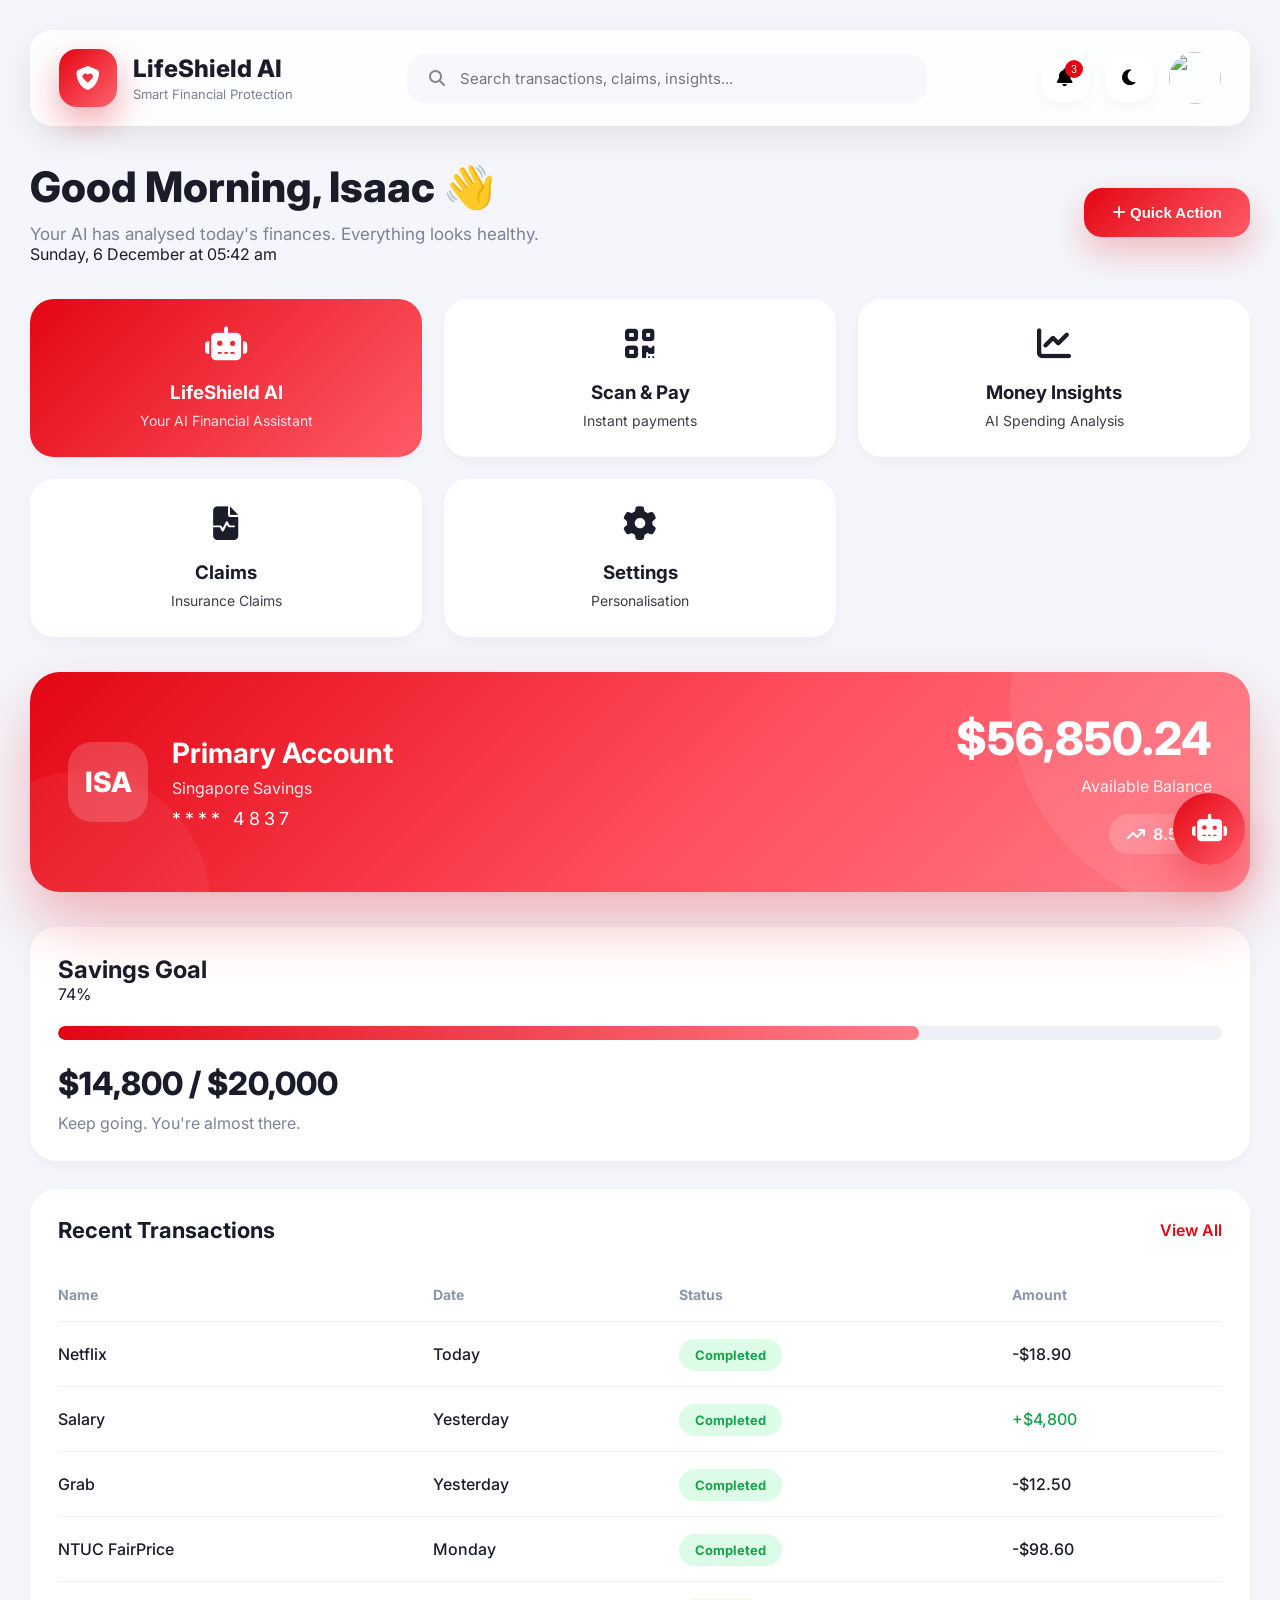
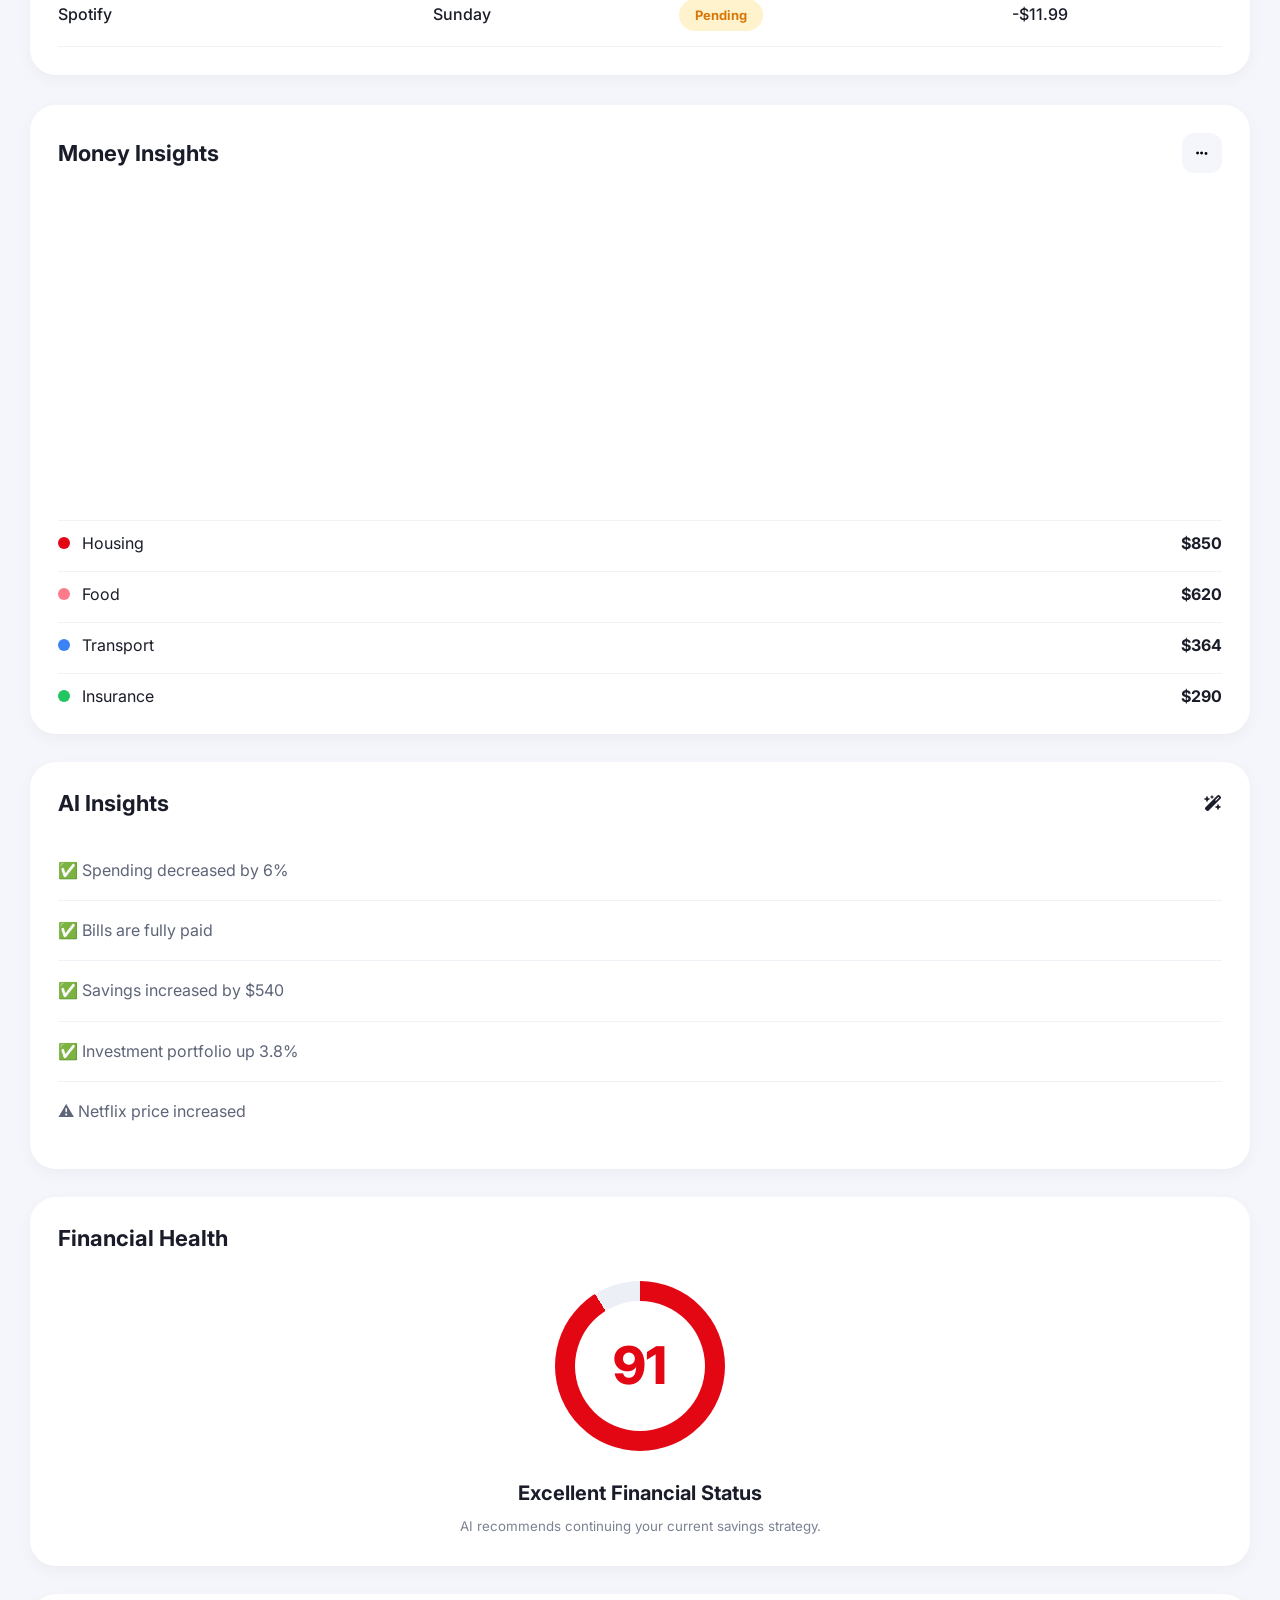
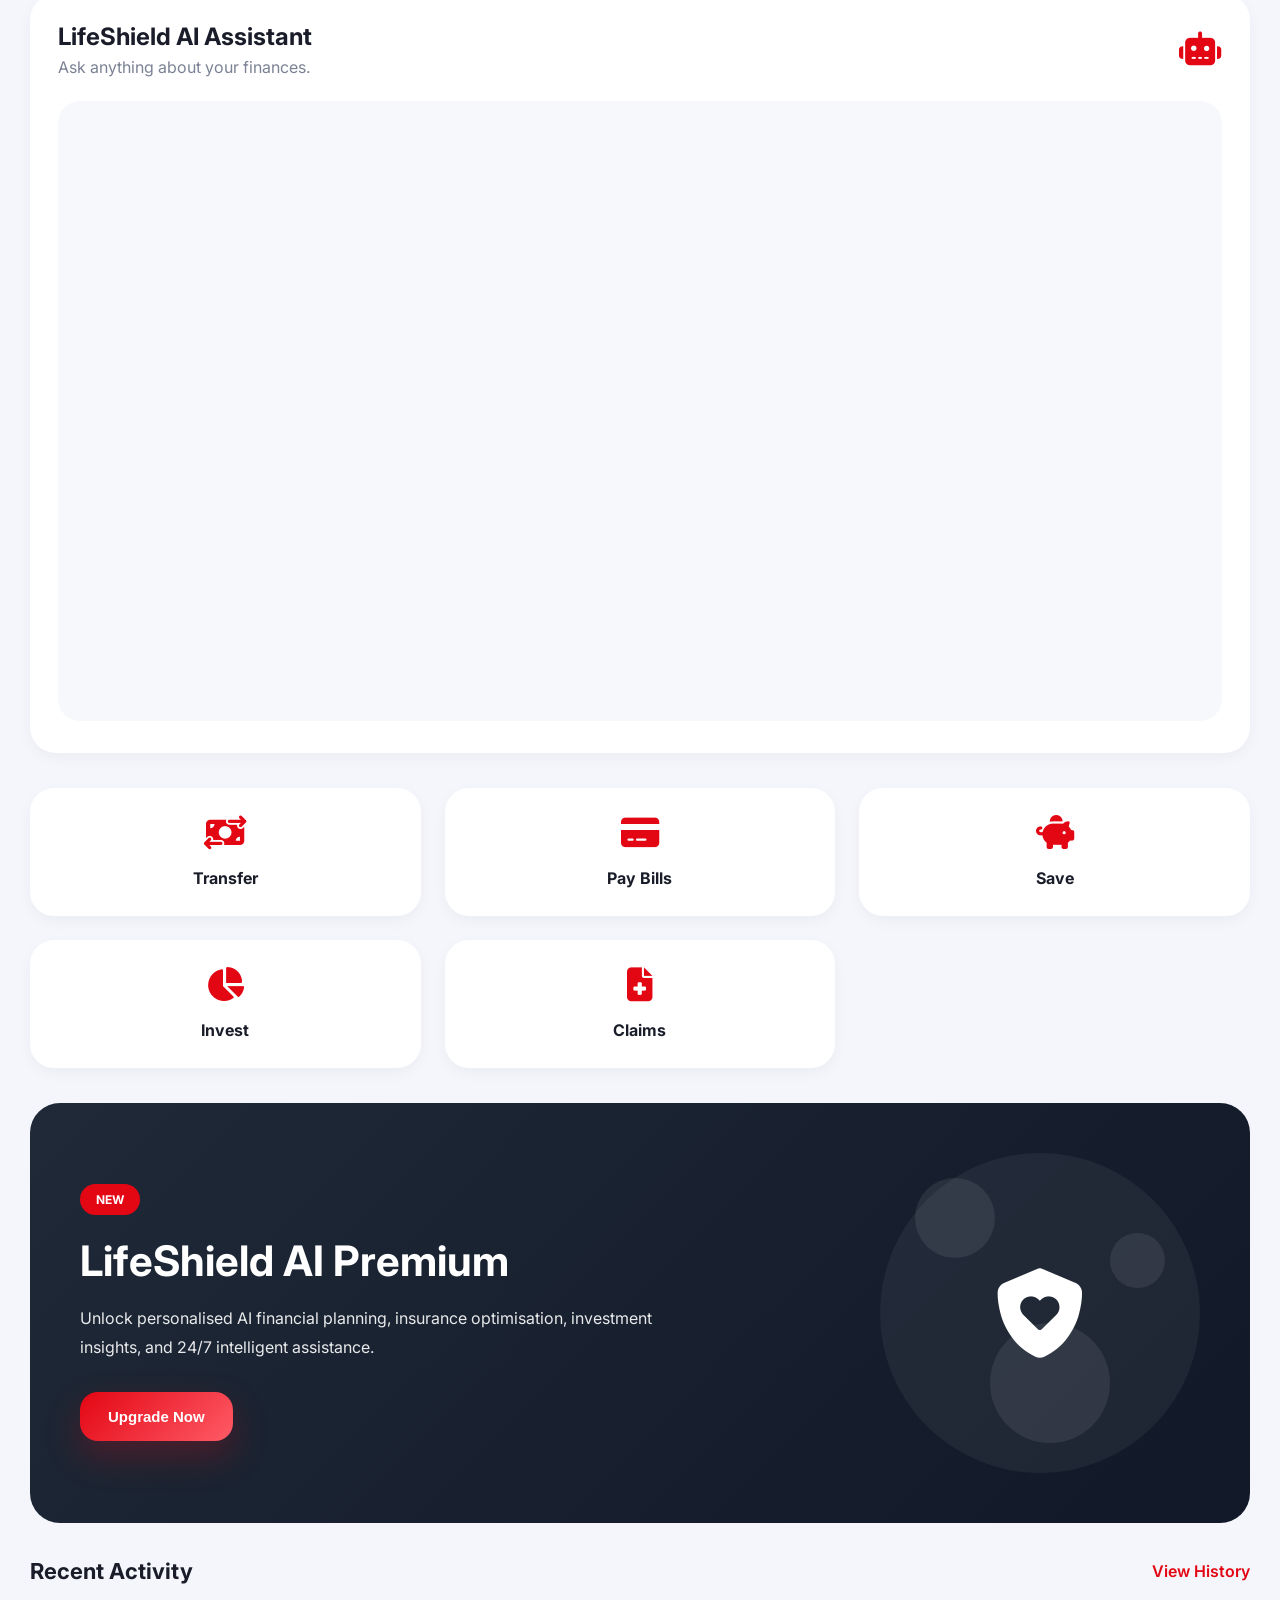
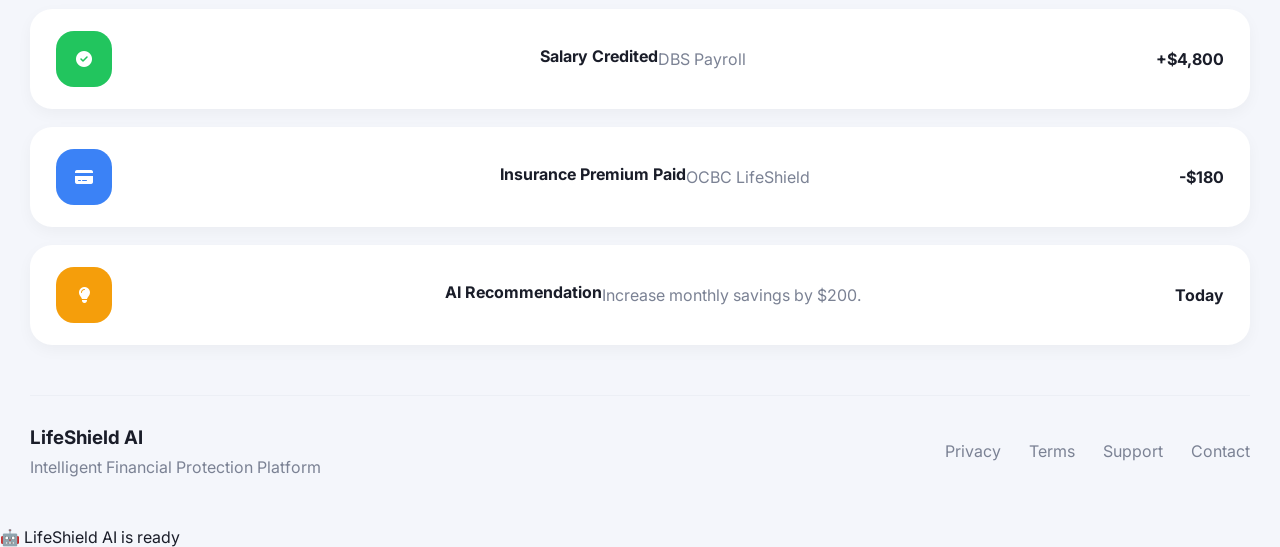
==== index.html @ 0aa96866 "Update" ====
<!DOCTYPE html>
<html lang="en">

<head>

    <meta charset="UTF-8">
    <meta name="viewport" content="width=device-width, initial-scale=1.0">

    <title>LifeShield AI</title>

    <!-- Google Font -->
    <link rel="preconnect" href="https://fonts.googleapis.com">
    <link rel="preconnect" href="https://fonts.gstatic.com" crossorigin>

    <link href="https://fonts.googleapis.com/css2?family=Inter:wght@300;400;500;600;700;800;900&display=swap"
        rel="stylesheet">

    <!-- Font Awesome -->
    <link rel="stylesheet"
        href="https://cdnjs.cloudflare.com/ajax/libs/font-awesome/6.7.2/css/all.min.css">

    <!-- ChartJS -->
    <script src="https://cdn.jsdelivr.net/npm/chart.js"></script>

    <!-- CSS -->
    <link rel="stylesheet" href="style.css">

</head>

<body>

<div class="loader">
    <div class="loader-ring"></div>
</div>

<div class="app">

<!-- ===================================================== -->
<!-- TOP NAVBAR -->
<!-- ===================================================== -->

<header class="topbar">

    <div class="logo">

        <div class="logo-icon">
            <i class="fa-solid fa-shield-heart"></i>
        </div>

        <div>

            <h2>LifeShield AI</h2>

            <span>Smart Financial Protection</span>

        </div>

    </div>

    <div class="search">

        <i class="fa-solid fa-magnifying-glass"></i>

        <input
            type="text"
            placeholder="Search transactions, claims, insights...">

    </div>

    <div class="top-actions">

        <button class="icon-btn">

            <i class="fa-solid fa-bell"></i>

            <span>3</span>

        </button>

        <button class="icon-btn darkMode">

            <i class="fa-solid fa-moon"></i>

        </button>

        <img
            src="https://i.pravatar.cc/150?img=8"
            class="avatar">

    </div>

</header>

<!-- ===================================================== -->
<!-- WELCOME -->
<!-- ===================================================== -->

<section class="welcome">

    <div class="welcome-left">

        <h1>

            Welcome back,
            Isaac

        </h1>

        <p>

            Your AI has analysed today's finances.
            Everything looks healthy.

        </p>

    </div>

    <div class="welcome-right">

        <button class="primary-btn">

            <i class="fa-solid fa-plus"></i>

            Quick Action

        </button>

    </div>

</section>

<!-- ===================================================== -->
<!-- FEATURE NAVIGATION -->
<!-- ===================================================== -->

<section class="feature-grid">

<div class="feature active">

<i class="fa-solid fa-robot"></i>

<h3>LifeShield AI</h3>

<p>Your AI Financial Assistant</p>

</div>

<div class="feature">

<i class="fa-solid fa-qrcode"></i>

<h3>Scan & Pay</h3>

<p>Instant payments</p>

</div>

<div class="feature">

<i class="fa-solid fa-chart-line"></i>

<h3>Money Insights</h3>

<p>AI Spending Analysis</p>

</div>

<div class="feature">

<i class="fa-solid fa-file-waveform"></i>

<h3>Claims</h3>

<p>Insurance Claims</p>

</div>

<div class="feature">

<i class="fa-solid fa-gear"></i>

<h3>Settings</h3>

<p>Personalisation</p>

</div>

</section>

<!-- ===================================================== -->
<!-- ACCOUNT CARD -->
<!-- ===================================================== -->

<section class="account-card">

<div class="account-left">

<div class="bank-icon">

ISA

</div>

<div>

<h2>

Primary Account

</h2>

<p>

Singapore Savings

</p>

<span>

**** 4837

</span>

</div>

</div>

<div class="account-right">

<h3>

$56,850.24

</h3>

<p>

Available Balance

</p>

<div class="growth">

<i class="fa-solid fa-arrow-trend-up"></i>

8.5%

</div>

</div>

</section>

<!-- ===================================================== -->
<!-- MAIN GRID -->
<!-- ===================================================== -->

<section class="dashboard-grid">

<div class="left-column">

<!-- Savings Goal -->

<div class="card savings-card">

<div class="card-header">

<h2>

Savings Goal

</h2>

<span>

74%

</span>

</div>

<div class="progress">

<div class="progress-fill">

</div>

</div>

<h3>

$14,800 / $20,000

</h3>

<p>

Keep going.
You're almost there.

</p>

</div>

<!-- Transactions -->

<div class="card transactions">

<div class="section-title">

<h2>

Recent Transactions

</h2>

<a href="#">

View All

</a>

</div>

<table>

<thead>

<tr>

<th>Name</th>

<th>Date</th>

<th>Status</th>

<th>Amount</th>

</tr>

</thead>

<tbody>

<tr>

<td>Netflix</td>

<td>Today</td>

<td>

<span class="success">

Completed

</span>

</td>

<td>

-$18.90

</td>

</tr>

<tr>

<td>Salary</td>

<td>Yesterday</td>

<td>

<span class="success">

Completed

</span>

</td>

<td class="income">

+$4,800

</td>

</tr>

<tr>

<td>Grab</td>

<td>Yesterday</td>

<td>

<span class="success">

Completed

</span>

</td>

<td>

-$12.50

</td>

</tr>

                        <tr>

                            <td>NTUC FairPrice</td>

                            <td>Monday</td>

                            <td>
                                <span class="success">
                                    Completed
                                </span>
                            </td>

                            <td>
                                -$98.60
                            </td>

                        </tr>

                        <tr>

                            <td>Spotify</td>

                            <td>Sunday</td>

                            <td>
                                <span class="pending">
                                    Pending
                                </span>
                            </td>

                            <td>
                                -$11.99
                            </td>

                        </tr>

                    </tbody>

                </table>

            </div>

        </div>

        <!-- ========================= -->
        <!-- RIGHT COLUMN -->
        <!-- ========================= -->

        <div class="right-column">

            <!-- MONEY INSIGHTS -->

            <div class="card insights-card">

                <div class="section-title">

                    <h2>Money Insights</h2>

                    <button class="more-btn">

                        <i class="fa-solid fa-ellipsis"></i>

                    </button>

                </div>

                <canvas id="expenseChart"></canvas>

                <div class="legend">

                    <div>

                        <span class="dot red"></span>

                        Housing

                    </div>

                    <strong>$850</strong>

                </div>

                <div class="legend">

                    <div>

                        <span class="dot pink"></span>

                        Food

                    </div>

                    <strong>$620</strong>

                </div>

                <div class="legend">

                    <div>

                        <span class="dot blue"></span>

                        Transport

                    </div>

                    <strong>$364</strong>

                </div>

                <div class="legend">

                    <div>

                        <span class="dot green"></span>

                        Insurance

                    </div>

                    <strong>$290</strong>

                </div>

            </div>

            <!-- AI INSIGHTS -->

            <div class="card ai-card">

                <div class="section-title">

                    <h2>

                        AI Insights

                    </h2>

                    <i class="fa-solid fa-wand-magic-sparkles"></i>

                </div>

                <ul>

                    <li>

                        ✅ Spending decreased by 6%

                    </li>

                    <li>

                        ✅ Bills are fully paid

                    </li>

                    <li>

                        ✅ Savings increased by $540

                    </li>

                    <li>

                        ✅ Investment portfolio up 3.8%

                    </li>

                    <li>

                        ⚠ Netflix price increased

                    </li>

                </ul>

            </div>

            <!-- CREDIT SCORE -->

            <div class="card credit-card">

                <div class="section-title">

                    <h2>

                        Financial Health

                    </h2>

                </div>

                <div class="score-circle">

                    <span>

                        91

                    </span>

                </div>

                <p>

                    Excellent Financial Status

                </p>

                <small>

                    AI recommends continuing your
                    current savings strategy.

                </small>

            </div>

            <!-- BOTPRESS -->

            <div class="card assistant-card">

                <div class="assistant-header">

                    <div>

                        <h2>

                            LifeShield AI Assistant

                        </h2>

                        <p>

                            Ask anything about your finances.

                        </p>

                    </div>

                    <i class="fa-solid fa-robot"></i>

                </div>

                <iframe

                    src="https://cdn.botpress.cloud/webchat/v3.6/shareable.html?configUrl=https://files.bpcontent.cloud/2026/05/12/06/20260512064013-ISPL38MB.json"

                    loading="lazy"

                    allow="microphone">

                </iframe>

            </div>

        </div>

    </section>

    <!-- ===================================== -->
    <!-- QUICK ACTIONS -->
    <!-- ===================================== -->

    <section class="quick-actions">

        <div class="quick-card">

            <i class="fa-solid fa-money-bill-transfer"></i>

            <span>

                Transfer

            </span>

        </div>

        <div class="quick-card">

            <i class="fa-solid fa-credit-card"></i>

            <span>

                Pay Bills

            </span>

        </div>

        <div class="quick-card">

            <i class="fa-solid fa-piggy-bank"></i>

            <span>

                Save

            </span>

        </div>

        <div class="quick-card">

            <i class="fa-solid fa-chart-pie"></i>

            <span>

                Invest

            </span>

        </div>

        <div class="quick-card">

            <i class="fa-solid fa-file-medical"></i>

            <span>

                Claims

            </span>

        </div>

    </section>

        <!-- ===================================== -->
    <!-- PROMOTIONAL BANNER -->
    <!-- ===================================== -->

    <section class="promo-banner">

        <div class="promo-content">

            <div class="promo-text">

                <span class="badge">

                    NEW

                </span>

                <h2>

                    LifeShield AI Premium

                </h2>

                <p>

                    Unlock personalised AI financial planning,
                    insurance optimisation, investment insights,
                    and 24/7 intelligent assistance.

                </p>

                <button class="primary-btn">

                    Upgrade Now

                </button>

            </div>

            <div class="promo-image">

                <div class="floating-circle circle-one"></div>

                <div class="floating-circle circle-two"></div>

                <div class="floating-circle circle-three"></div>

                <i class="fa-solid fa-shield-heart"></i>

            </div>

        </div>

    </section>

    <!-- ===================================== -->
    <!-- RECENT ACTIVITY -->
    <!-- ===================================== -->

    <section class="activity-section">

        <div class="section-title">

            <h2>

                Recent Activity

            </h2>

            <a href="#">

                View History

            </a>

        </div>

        <div class="activity-list">

            <div class="activity-item">

                <div class="activity-icon green">

                    <i class="fa-solid fa-circle-check"></i>

                </div>

                <div>

                    <h4>

                        Salary Credited

                    </h4>

                    <p>

                        DBS Payroll

                    </p>

                </div>

                <span>

                    +$4,800

                </span>

            </div>

            <div class="activity-item">

                <div class="activity-icon blue">

                    <i class="fa-solid fa-credit-card"></i>

                </div>

                <div>

                    <h4>

                        Insurance Premium Paid

                    </h4>

                    <p>

                        OCBC LifeShield

                    </p>

                </div>

                <span>

                    -$180

                </span>

            </div>

            <div class="activity-item">

                <div class="activity-icon orange">

                    <i class="fa-solid fa-lightbulb"></i>

                </div>

                <div>

                    <h4>

                        AI Recommendation

                    </h4>

                    <p>

                        Increase monthly savings by $200.

                    </p>

                </div>

                <span>

                    Today

                </span>

            </div>

        </div>

    </section>

    <!-- ===================================== -->
    <!-- FLOATING AI BUTTON -->
    <!-- ===================================== -->

    <button class="floating-ai">

        <i class="fa-solid fa-robot"></i>

    </button>

    <!-- ===================================== -->
    <!-- MOBILE BOTTOM NAVIGATION -->
    <!-- ===================================== -->

    <nav class="mobile-nav">

        <a class="active">

            <i class="fa-solid fa-house"></i>

            <span>

                Home

            </span>

        </a>

        <a>

            <i class="fa-solid fa-wallet"></i>

            <span>

                Accounts

            </span>

        </a>

        <a>

            <i class="fa-solid fa-chart-line"></i>

            <span>

                Insights

            </span>

        </a>

        <a>

            <i class="fa-solid fa-robot"></i>

            <span>

                AI

            </span>

        </a>

        <a>

            <i class="fa-solid fa-user"></i>

            <span>

                Profile

            </span>

        </a>

    </nav>

    <!-- ===================================== -->
    <!-- FOOTER -->
    <!-- ===================================== -->

    <footer>

        <div class="footer-left">

            <h3>

                LifeShield AI

            </h3>

            <p>

                Intelligent Financial Protection Platform

            </p>

        </div>

        <div class="footer-right">

            <a href="#">

                Privacy

            </a>

            <a href="#">

                Terms

            </a>

            <a href="#">

                Support

            </a>

            <a href="#">

                Contact

            </a>

        </div>

    </footer>

</div>

<script src="app.js"></script>

</body>

</html>
---- style.css ----
/* =========================================================
   LifeShield AI Dashboard
   Premium Banking UI
   Part 1
========================================================= */

:root{

    --primary:#E30613;
    --primary-dark:#b40410;
    --secondary:#ff5b67;

    --success:#22c55e;
    --warning:#f59e0b;
    --danger:#ef4444;

    --background:#f4f6fb;
    --surface:#ffffff;
    --surface-2:#fafbfd;

    --text:#1a1d29;
    --text-light:#7b8294;

    --border:#eceff5;

    --shadow-sm:
        0 5px 15px rgba(0,0,0,.04);

    --shadow:
        0 12px 35px rgba(0,0,0,.08);

    --shadow-lg:
        0 25px 60px rgba(0,0,0,.12);

    --radius:24px;

    --transition:.35s cubic-bezier(.4,.2,.2,1);

}

/* ==========================
   RESET
========================== */

*{

    margin:0;

    padding:0;

    box-sizing:border-box;

}

html{

    scroll-behavior:smooth;

}

body{

    background:var(--background);

    font-family:'Inter',sans-serif;

    color:var(--text);

    overflow-x:hidden;

}

/* ==========================
   LOADER
========================== */

.loader{

    position:fixed;

    inset:0;

    background:white;

    display:flex;

    justify-content:center;

    align-items:center;

    z-index:99999;

}

.loader-ring{

    width:70px;

    height:70px;

    border-radius:50%;

    border:6px solid #ececec;

    border-top:6px solid var(--primary);

    animation:spin 1s linear infinite;

}

@keyframes spin{

    to{

        transform:rotate(360deg);

    }

}

/* ==========================
   APP
========================== */

.app{

    width:100%;

    max-width:1450px;

    margin:auto;

    padding:30px;

}

/* ==========================
   TOP NAVBAR
========================== */

.topbar{

    position:sticky;

    top:20px;

    z-index:500;

    background:rgba(255,255,255,.82);

    backdrop-filter:blur(22px);

    -webkit-backdrop-filter:blur(22px);

    border:1px solid rgba(255,255,255,.5);

    border-radius:22px;

    padding:18px 28px;

    display:flex;

    justify-content:space-between;

    align-items:center;

    box-shadow:var(--shadow);

    margin-bottom:35px;

}

/* ==========================
   LOGO
========================== */

.logo{

    display:flex;

    align-items:center;

    gap:16px;

}

.logo-icon{

    width:58px;

    height:58px;

    border-radius:18px;

    background:linear-gradient(135deg,
    var(--primary),
    #ff636e);

    color:white;

    display:flex;

    justify-content:center;

    align-items:center;

    font-size:24px;

    box-shadow:

    0 15px 35px rgba(227,6,19,.35);

}

.logo h2{

    font-size:24px;

    font-weight:800;

}

.logo span{

    color:var(--text-light);

    font-size:13px;

}

/* ==========================
   SEARCH
========================== */

.search{

    width:520px;

    display:flex;

    align-items:center;

    gap:15px;

    background:#f7f8fc;

    border-radius:18px;

    padding:15px 22px;

    transition:var(--transition);

}

.search:hover{

    background:white;

    box-shadow:var(--shadow-sm);

}

.search i{

    color:#888;

}

.search input{

    width:100%;

    border:none;

    outline:none;

    background:transparent;

    font-size:15px;

    font-family:inherit;

}

/* ==========================
   NAV ACTIONS
========================== */

.top-actions{

    display:flex;

    align-items:center;

    gap:16px;

}

.icon-btn{

    width:48px;

    height:48px;

    border-radius:16px;

    border:none;

    background:white;

    cursor:pointer;

    position:relative;

    transition:var(--transition);

    box-shadow:var(--shadow-sm);

}

.icon-btn:hover{

    transform:translateY(-3px);

    box-shadow:var(--shadow);

}

.icon-btn i{

    font-size:18px;

}

.icon-btn span{

    position:absolute;

    top:6px;

    right:6px;

    width:18px;

    height:18px;

    border-radius:50%;

    background:var(--primary);

    color:white;

    font-size:10px;

    display:flex;

    justify-content:center;

    align-items:center;

}

.avatar{

    width:52px;

    height:52px;

    border-radius:50%;

    object-fit:cover;

    cursor:pointer;

    transition:var(--transition);

}

.avatar:hover{

    transform:scale(1.08);

}

/* ==========================
   WELCOME
========================== */

.welcome{

    display:flex;

    justify-content:space-between;

    align-items:center;

    margin-bottom:35px;

}

.welcome h1{

    font-size:42px;

    font-weight:800;

    margin-bottom:12px;

}

.welcome p{

    color:var(--text-light);

    font-size:17px;

}

.primary-btn{

    border:none;

    background:linear-gradient(
        135deg,
        var(--primary),
        var(--secondary)
    );

    color:white;

    padding:16px 28px;

    border-radius:18px;

    font-size:15px;

    font-weight:700;

    cursor:pointer;

    transition:var(--transition);

    box-shadow:

    0 15px 35px rgba(227,6,19,.25);

}

.primary-btn:hover{

    transform:translateY(-3px);

}

/* ==========================
   FEATURE GRID
========================== */

.feature-grid{

    display:grid;

    grid-template-columns:
    repeat(5,1fr);

    gap:22px;

    margin-bottom:35px;

}

.feature{

    background:white;

    border-radius:24px;

    padding:28px;

    transition:var(--transition);

    cursor:pointer;

    text-align:center;

    box-shadow:var(--shadow-sm);

}

.feature:hover{

    transform:translateY(-8px);

    box-shadow:var(--shadow);

}

.feature.active{

    background:linear-gradient(
        135deg,
        var(--primary),
        var(--secondary)
    );

    color:white;

}

.feature i{

    font-size:34px;

    margin-bottom:20px;

}

.feature h3{

    margin-bottom:8px;

}

.feature p{

    font-size:14px;

    opacity:.85;

}

/* =========================================================
   ACCOUNT OVERVIEW
========================================================= */

.account-card{

    background:linear-gradient(
        135deg,
        #E30613 0%,
        #ff4d5c 55%,
        #ff7b87 100%
    );

    color:white;

    border-radius:30px;

    padding:38px;

    display:flex;

    justify-content:space-between;

    align-items:center;

    box-shadow:
        0 30px 60px rgba(227,6,19,.28);

    margin-bottom:35px;

    position:relative;

    overflow:hidden;

}

.account-card::before{

    content:"";

    position:absolute;

    width:420px;

    height:420px;

    border-radius:50%;

    background:rgba(255,255,255,.08);

    right:-180px;

    top:-180px;

}

.account-card::after{

    content:"";

    position:absolute;

    width:260px;

    height:260px;

    border-radius:50%;

    background:rgba(255,255,255,.05);

    left:-80px;

    bottom:-140px;

}

.account-left{

    display:flex;

    align-items:center;

    gap:24px;

    position:relative;

    z-index:2;

}

.bank-icon{

    width:80px;

    height:80px;

    border-radius:24px;

    background:rgba(255,255,255,.18);

    backdrop-filter:blur(10px);

    display:flex;

    justify-content:center;

    align-items:center;

    font-size:28px;

    font-weight:800;

}

.account-left h2{

    font-size:28px;

    margin-bottom:8px;

}

.account-left p{

    opacity:.9;

    margin-bottom:10px;

}

.account-left span{

    letter-spacing:4px;

    font-size:18px;

}

.account-right{

    text-align:right;

    position:relative;

    z-index:2;

}

.account-right h3{

    font-size:46px;

    font-weight:800;

    margin-bottom:10px;

}

.account-right p{

    opacity:.9;

}

.growth{

    display:inline-flex;

    align-items:center;

    gap:8px;

    margin-top:18px;

    background:rgba(255,255,255,.16);

    padding:10px 18px;

    border-radius:999px;

    font-weight:700;

}

/* =========================================================
   DASHBOARD GRID
========================================================= */

.dashboard-grid{

    display:grid;

    grid-template-columns:2fr 1fr;

    gap:30px;

    margin-bottom:35px;

}

.left-column,
.right-column{

    display:flex;

    flex-direction:column;

    gap:28px;

}

/* =========================================================
   COMMON CARD
========================================================= */

.card{

    background:white;

    border-radius:26px;

    padding:28px;

    box-shadow:var(--shadow-sm);

    transition:var(--transition);

}

.card:hover{

    transform:translateY(-6px);

    box-shadow:var(--shadow);

}

.section-title{

    display:flex;

    justify-content:space-between;

    align-items:center;

    margin-bottom:25px;

}

.section-title h2{

    font-size:22px;

    font-weight:700;

}

.section-title a{

    text-decoration:none;

    color:var(--primary);

    font-weight:600;

}

/* =========================================================
   SAVINGS GOAL
========================================================= */

.savings-card h3{

    margin-top:24px;

    font-size:32px;

    font-weight:800;

}

.savings-card p{

    margin-top:10px;

    color:var(--text-light);

}

.progress{

    margin-top:22px;

    width:100%;

    height:14px;

    border-radius:999px;

    overflow:hidden;

    background:#edf1f7;

}

.progress-fill{

    width:74%;

    height:100%;

    border-radius:999px;

    background:linear-gradient(
        90deg,
        #E30613,
        #ff7d88
    );

    animation:progressGrow 1.4s ease;

}

@keyframes progressGrow{

    from{

        width:0;

    }

}

/* =========================================================
   TRANSACTIONS
========================================================= */

.transactions{

    overflow:hidden;

}

.transactions table{

    width:100%;

    border-collapse:collapse;

}

.transactions th{

    text-align:left;

    padding:18px 0;

    font-size:14px;

    color:#8b94a8;

    border-bottom:1px solid var(--border);

}

.transactions td{

    padding:22px 0;

    border-bottom:1px solid #f1f3f7;

    font-weight:500;

}

.transactions tbody tr{

    transition:.3s;

}

.transactions tbody tr:hover{

    background:#fafbfd;

}

.success{

    background:#dcfce7;

    color:#16a34a;

    padding:8px 16px;

    border-radius:999px;

    font-size:13px;

    font-weight:700;

}

.pending{

    background:#fff3cd;

    color:#d97706;

    padding:8px 16px;

    border-radius:999px;

    font-size:13px;

    font-weight:700;

}

.income{

    color:#16a34a;

    font-weight:800;

}

/* =========================================================
   INSIGHTS CARD
========================================================= */

.insights-card{

    min-height:520px;

}

.insights-card canvas{

    width:100% !important;

    height:260px !important;

    margin:20px auto;

}

.legend{

    display:flex;

    justify-content:space-between;

    align-items:center;

    margin-top:18px;

    padding-top:12px;

    border-top:1px solid #f2f3f6;

}

.legend div{

    display:flex;

    align-items:center;

    gap:12px;

}

.dot{

    width:12px;

    height:12px;

    border-radius:50%;

}

.red{

    background:#E30613;

}

.pink{

    background:#ff7b8b;

}

.blue{

    background:#3b82f6;

}

.green{

    background:#22c55e;

}

.more-btn{

    border:none;

    background:#f5f6fb;

    width:40px;

    height:40px;

    border-radius:12px;

    cursor:pointer;

    transition:.3s;

}

.more-btn:hover{

    background:#eceff7;

}

/* =========================================================
   AI INSIGHTS
========================================================= */

.ai-card ul{

    list-style:none;

}

.ai-card li{

    padding:16px 0;

    border-bottom:1px solid #f1f2f7;

    color:#5e6578;

    line-height:1.7;

}

.ai-card li:last-child{

    border-bottom:none;

}

/* =========================================================
   CREDIT SCORE CARD
========================================================= */

.credit-card{

    text-align:center;

}

.score-circle{

    width:170px;

    height:170px;

    margin:30px auto;

    border-radius:50%;

    background:conic-gradient(
        var(--primary) 0deg 328deg,
        #eceff5 328deg 360deg
    );

    display:flex;

    justify-content:center;

    align-items:center;

    position:relative;

}

.score-circle::before{

    content:"";

    position:absolute;

    width:130px;

    height:130px;

    background:white;

    border-radius:50%;

}

.score-circle span{

    position:relative;

    z-index:2;

    font-size:52px;

    font-weight:800;

    color:var(--primary);

}

.credit-card p{

    font-size:20px;

    font-weight:700;

    margin-top:15px;

}

.credit-card small{

    display:block;

    margin-top:10px;

    color:var(--text-light);

    line-height:1.7;

}

/* =========================================================
   AI ASSISTANT
========================================================= */

.assistant-card{

    overflow:hidden;

}

.assistant-header{

    display:flex;

    justify-content:space-between;

    align-items:center;

    margin-bottom:24px;

}

.assistant-header h2{

    font-size:24px;

}

.assistant-header p{

    margin-top:6px;

    color:var(--text-light);

}

.assistant-header i{

    font-size:34px;

    color:var(--primary);

}

.assistant-card iframe{

    width:100%;

    height:620px;

    border:none;

    border-radius:22px;

    background:#f7f8fc;

}

/* =========================================================
   QUICK ACTIONS
========================================================= */

.quick-actions{

    display:grid;

    grid-template-columns:repeat(5,1fr);

    gap:24px;

    margin-bottom:35px;

}

.quick-card{

    background:white;

    border-radius:24px;

    padding:28px;

    text-align:center;

    cursor:pointer;

    transition:var(--transition);

    box-shadow:var(--shadow-sm);

}

.quick-card:hover{

    transform:translateY(-8px);

    box-shadow:var(--shadow);

}

.quick-card i{

    font-size:34px;

    color:var(--primary);

    margin-bottom:18px;

}

.quick-card span{

    display:block;

    font-weight:700;

}

/* =========================================================
   PROMO BANNER
========================================================= */

.promo-banner{

    margin-bottom:35px;

}

.promo-content{

    background:linear-gradient(
        135deg,
        #1f2937,
        #111827
    );

    color:white;

    border-radius:30px;

    overflow:hidden;

    display:flex;

    justify-content:space-between;

    align-items:center;

    padding:50px;

    position:relative;

}

.promo-text{

    max-width:600px;

    z-index:2;

}

.badge{

    display:inline-block;

    background:#E30613;

    color:white;

    padding:8px 16px;

    border-radius:999px;

    font-size:12px;

    font-weight:700;

    margin-bottom:20px;

}

.promo-text h2{

    font-size:42px;

    margin-bottom:18px;

}

.promo-text p{

    line-height:1.8;

    opacity:.9;

    margin-bottom:30px;

}

.promo-image{

    width:320px;

    height:320px;

    border-radius:50%;

    background:rgba(255,255,255,.05);

    position:relative;

    display:flex;

    justify-content:center;

    align-items:center;

}

.promo-image i{

    font-size:90px;

    color:white;

    z-index:2;

}

.floating-circle{

    position:absolute;

    border-radius:50%;

    background:rgba(255,255,255,.08);

    animation:float 7s ease-in-out infinite;

}

.circle-one{

    width:80px;
    height:80px;
    top:25px;
    left:35px;

}

.circle-two{

    width:55px;
    height:55px;
    right:35px;
    top:80px;

}

.circle-three{

    width:120px;
    height:120px;
    bottom:30px;
    left:110px;

}

@keyframes float{

    0%{

        transform:translateY(0);

    }

    50%{

        transform:translateY(-12px);

    }

    100%{

        transform:translateY(0);

    }

}

/* =========================================================
   RECENT ACTIVITY
========================================================= */

.activity-section{

    margin-bottom:40px;

}

.activity-list{

    display:flex;

    flex-direction:column;

    gap:18px;

}

.activity-item{

    background:white;

    border-radius:22px;

    padding:22px 26px;

    display:flex;

    align-items:center;

    justify-content:space-between;

    box-shadow:var(--shadow-sm);

    transition:var(--transition);

}

.activity-item:hover{

    transform:translateX(6px);

}

.activity-item h4{

    margin-bottom:6px;

}

.activity-item p{

    color:var(--text-light);

}

.activity-icon{

    width:56px;

    height:56px;

    border-radius:18px;

    display:flex;

    justify-content:center;

    align-items:center;

    color:white;

    margin-right:18px;

}

.activity-item>div{

    display:flex;

    align-items:center;

}

.activity-item>span{

    font-weight:700;

}

.activity-icon.green{

    background:#22c55e;

}

.activity-icon.blue{

    background:#3b82f6;

}

.activity-icon.orange{

    background:#f59e0b;

}

/* =========================================================
   FLOATING AI BUTTON
========================================================= */

.floating-ai{

    position:fixed;

    right:35px;

    bottom:35px;

    width:72px;

    height:72px;

    border:none;

    border-radius:50%;

    background:linear-gradient(
        135deg,
        var(--primary),
        var(--secondary)
    );

    color:white;

    font-size:28px;

    cursor:pointer;

    box-shadow:0 20px 40px rgba(227,6,19,.35);

    z-index:999;

    transition:var(--transition);

}

.floating-ai:hover{

    transform:scale(1.08) rotate(8deg);

}

/* =========================================================
   FOOTER
========================================================= */

footer{

    margin:50px 0 20px;

    display:flex;

    justify-content:space-between;

    align-items:center;

    color:var(--text-light);

    border-top:1px solid var(--border);

    padding-top:30px;

}

.footer-left h3{

    color:var(--text);

    margin-bottom:8px;

}

.footer-right{

    display:flex;

    gap:28px;

}

.footer-right a{

    text-decoration:none;

    color:var(--text-light);

    transition:.3s;

}

.footer-right a:hover{

    color:var(--primary);

}

/* =========================================================
   DARK MODE
========================================================= */

body.dark{

    --background:#0f172a;
    --surface:#111827;
    --surface-2:#1e293b;

    --text:#f8fafc;
    --text-light:#94a3b8;

    --border:#273449;

    background:var(--background);
    color:var(--text);

}

body.dark .topbar,
body.dark .card,
body.dark .feature,
body.dark .quick-card,
body.dark .activity-item,
body.dark .search{

    background:var(--surface);

    color:var(--text);

    border:1px solid rgba(255,255,255,.05);

}

body.dark input{

    color:white;

}

body.dark .transactions th{

    color:#94a3b8;

}

body.dark .transactions td{

    border-color:#243247;

}

body.dark .transactions tbody tr:hover{

    background:#1b2536;

}

body.dark .progress{

    background:#243247;

}

body.dark footer{

    border-top:1px solid #273449;

}

body.dark .more-btn{

    background:#1b2536;

    color:white;

}

/* =========================================================
   MOBILE NAVIGATION
========================================================= */

.mobile-nav{

    position:fixed;

    left:0;

    right:0;

    bottom:0;

    height:78px;

    background:rgba(255,255,255,.95);

    backdrop-filter:blur(18px);

    display:none;

    justify-content:space-around;

    align-items:center;

    z-index:999;

    border-top:1px solid #ececec;

}

.mobile-nav a{

    display:flex;

    flex-direction:column;

    align-items:center;

    text-decoration:none;

    color:#8a8f9d;

    font-size:12px;

    gap:6px;

    transition:.3s;

}

.mobile-nav a i{

    font-size:20px;

}

.mobile-nav a.active{

    color:var(--primary);

}

/* =========================================================
   SCROLLBAR
========================================================= */

::-webkit-scrollbar{

    width:10px;

}

::-webkit-scrollbar-track{

    background:#f3f4f7;

}

::-webkit-scrollbar-thumb{

    background:#d2d7df;

    border-radius:999px;

}

::-webkit-scrollbar-thumb:hover{

    background:#b9c0ca;

}

/* =========================================================
   ANIMATIONS
========================================================= */

.fade-up{

    animation:fadeUp .7s ease forwards;

}

@keyframes fadeUp{

    from{

        opacity:0;

        transform:translateY(30px);

    }

    to{

        opacity:1;

        transform:translateY(0);

    }

}

.fade-left{

    animation:fadeLeft .7s ease forwards;

}

@keyframes fadeLeft{

    from{

        opacity:0;

        transform:translateX(-30px);

    }

    to{

        opacity:1;

        transform:translateX(0);

    }

}

.fade-right{

    animation:fadeRight .7s ease forwards;

}

@keyframes fadeRight{

    from{

        opacity:0;

        transform:translateX(30px);

    }

    to{

        opacity:1;

        transform:translateX(0);

    }

}

.float{

    animation:floatCard 5s ease-in-out infinite;

}

@keyframes floatCard{

    0%{

        transform:translateY(0px);

    }

    50%{

        transform:translateY(-8px);

    }

    100%{

        transform:translateY(0px);

    }

}

/* =========================================================
   RESPONSIVE
========================================================= */

@media(max-width:1300px){

    .dashboard-grid{

        grid-template-columns:1fr;

    }

    .feature-grid{

        grid-template-columns:repeat(3,1fr);

    }

    .quick-actions{

        grid-template-columns:repeat(3,1fr);

    }

}

@media(max-width:992px){

    .topbar{

        flex-wrap:wrap;

        gap:20px;

    }

    .search{

        width:100%;

        order:3;

    }

    .welcome{

        flex-direction:column;

        align-items:flex-start;

        gap:20px;

    }

    .account-card{

        flex-direction:column;

        align-items:flex-start;

        gap:30px;

    }

    .promo-content{

        flex-direction:column;

        text-align:center;

        gap:40px;

    }

    footer{

        flex-direction:column;

        gap:20px;

        text-align:center;

    }

}

@media(max-width:768px){

    .app{

        padding:18px;

        padding-bottom:110px;

    }

    .feature-grid{

        grid-template-columns:repeat(2,1fr);

    }

    .quick-actions{

        grid-template-columns:repeat(2,1fr);

    }

    .transactions{

        overflow-x:auto;

    }

    .assistant-card iframe{

        height:500px;

    }

    .promo-image{

        width:220px;

        height:220px;

    }

    .promo-text h2{

        font-size:32px;

    }

    .floating-ai{

        bottom:100px;

        right:20px;

        width:64px;

        height:64px;

    }

    .mobile-nav{

        display:flex;

    }

}

@media(max-width:576px){

    .welcome h1{

        font-size:30px;

    }

    .logo h2{

        font-size:20px;

    }

    .feature-grid{

        grid-template-columns:1fr;

    }

    .quick-actions{

        grid-template-columns:1fr;

    }

    .account-right h3{

        font-size:34px;

    }

    .score-circle{

        width:140px;

        height:140px;

    }

    .score-circle::before{

        width:108px;

        height:108px;

    }

    .score-circle span{

        font-size:42px;

    }

    .assistant-card iframe{

        height:430px;

    }

}

/* =========================================================
   UTILITIES
========================================================= */

.hidden{

    display:none !important;

}

.text-center{

    text-align:center;

}

.mt-20{

    margin-top:20px;

}

.mt-30{

    margin-top:30px;

}

.mt-40{

    margin-top:40px;

}

.mb-20{

    margin-bottom:20px;

}

.mb-30{

    margin-bottom:30px;

}

.mb-40{

    margin-bottom:40px;

}

.w-100{

    width:100%;

}

/* =========================================================
   END OF STYLE.CSS
========================================================= */
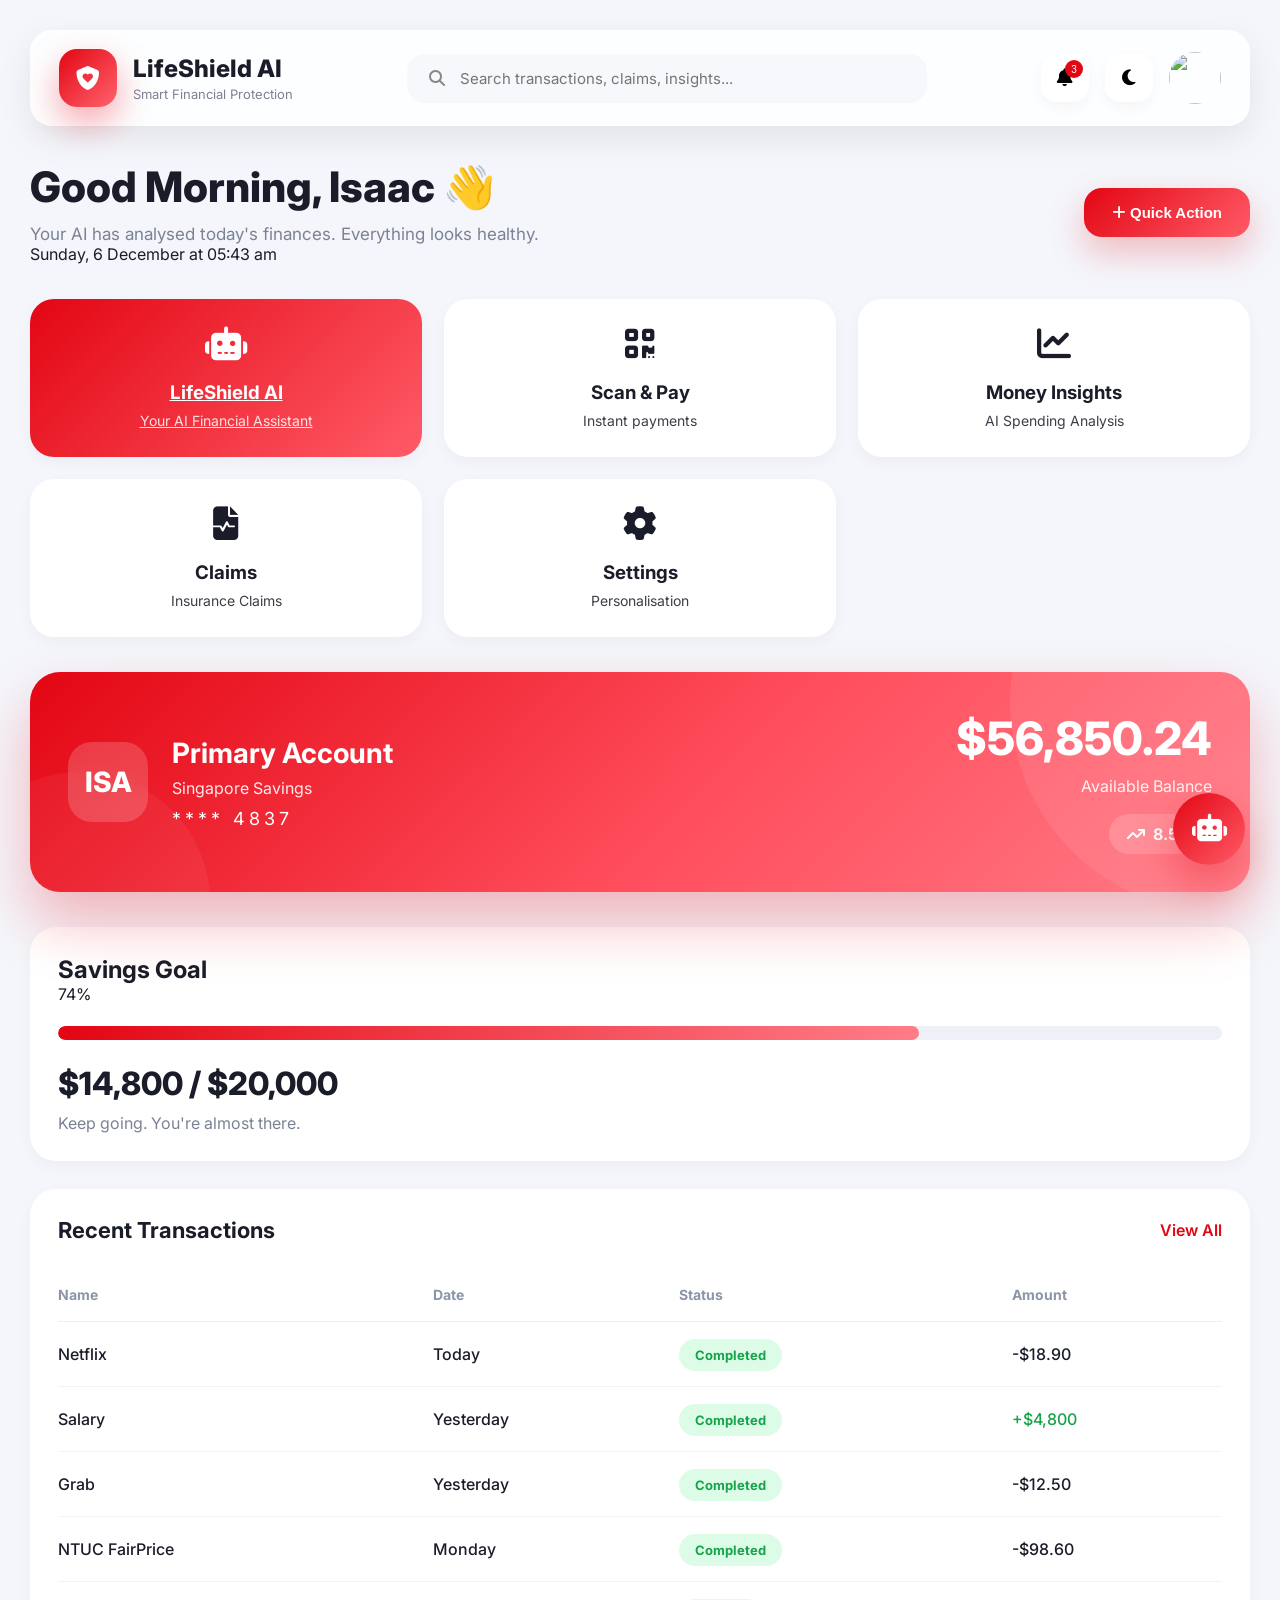
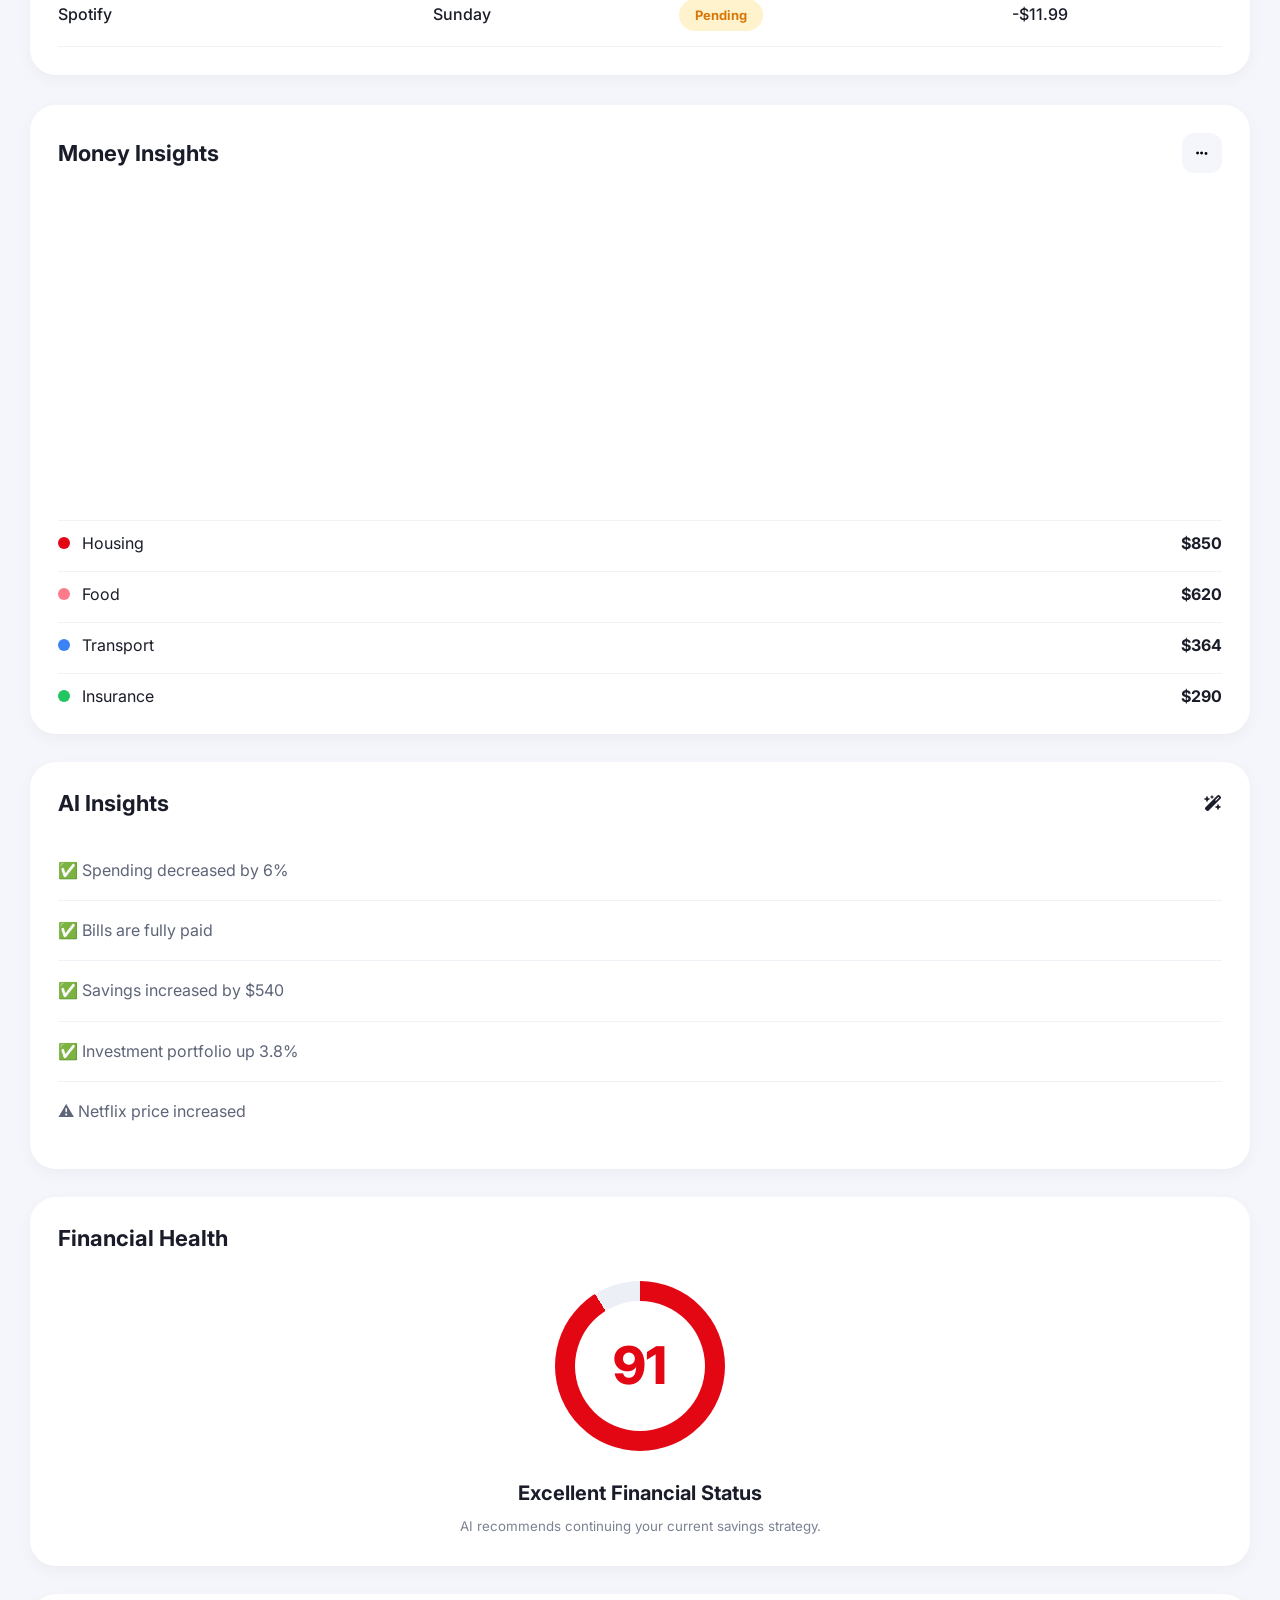
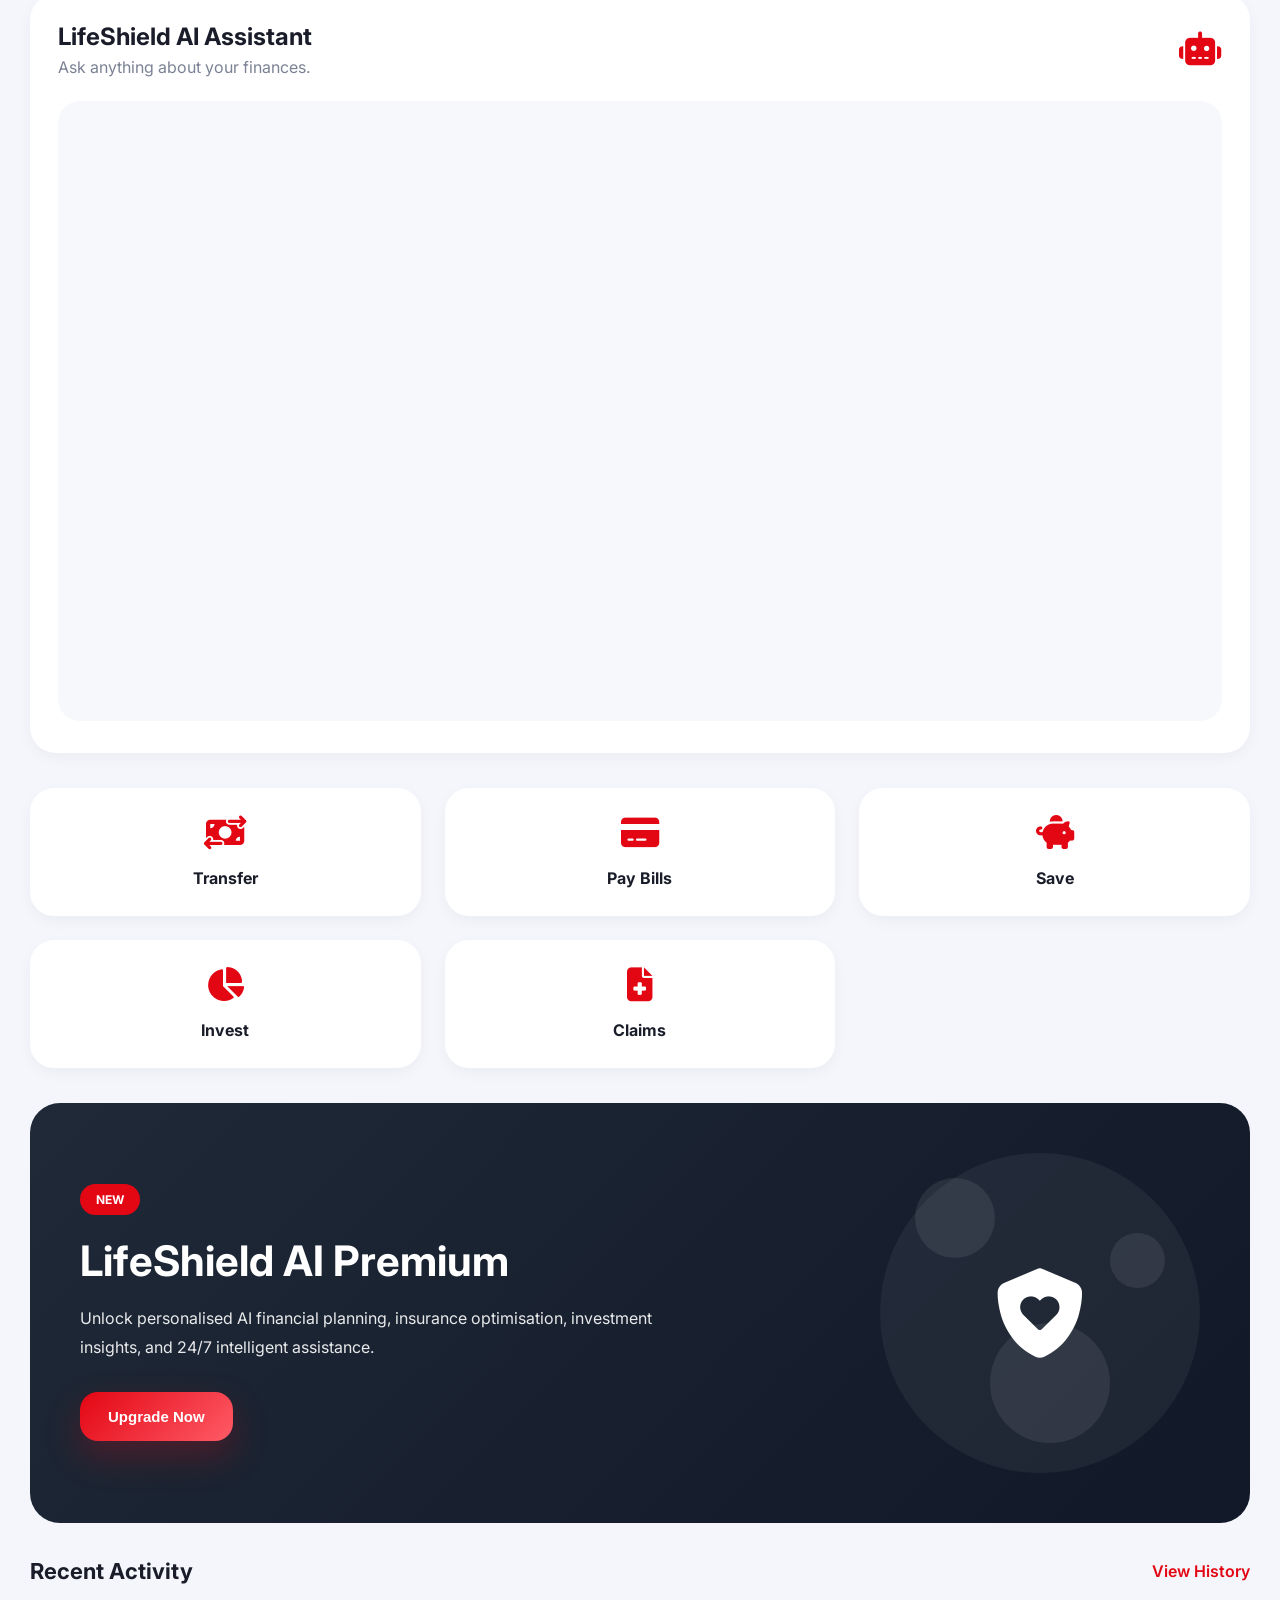
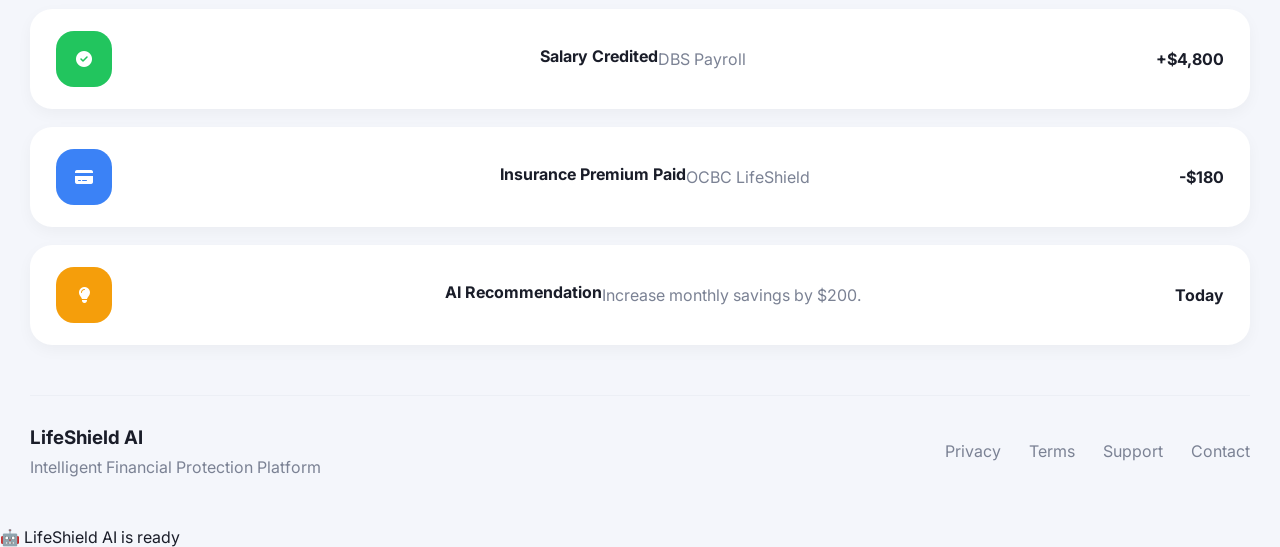
==== commit a6034ce9: "Add dedicated LifeShield AI page" ====
--- a/index.html
+++ b/index.html
@@ -135,15 +135,11 @@
 
 <section class="feature-grid">
 
-<div class="feature active">
-
-<i class="fa-solid fa-robot"></i>
-
-<h3>LifeShield AI</h3>
-
-<p>Your AI Financial Assistant</p>
-
-</div>
+<a href="lifeshield-ai.html" class="feature active">
+    <i class="fa-solid fa-robot"></i>
+    <h3>LifeShield AI</h3>
+    <p>Your AI Financial Assistant</p>
+</a>
 
 <div class="feature">
 
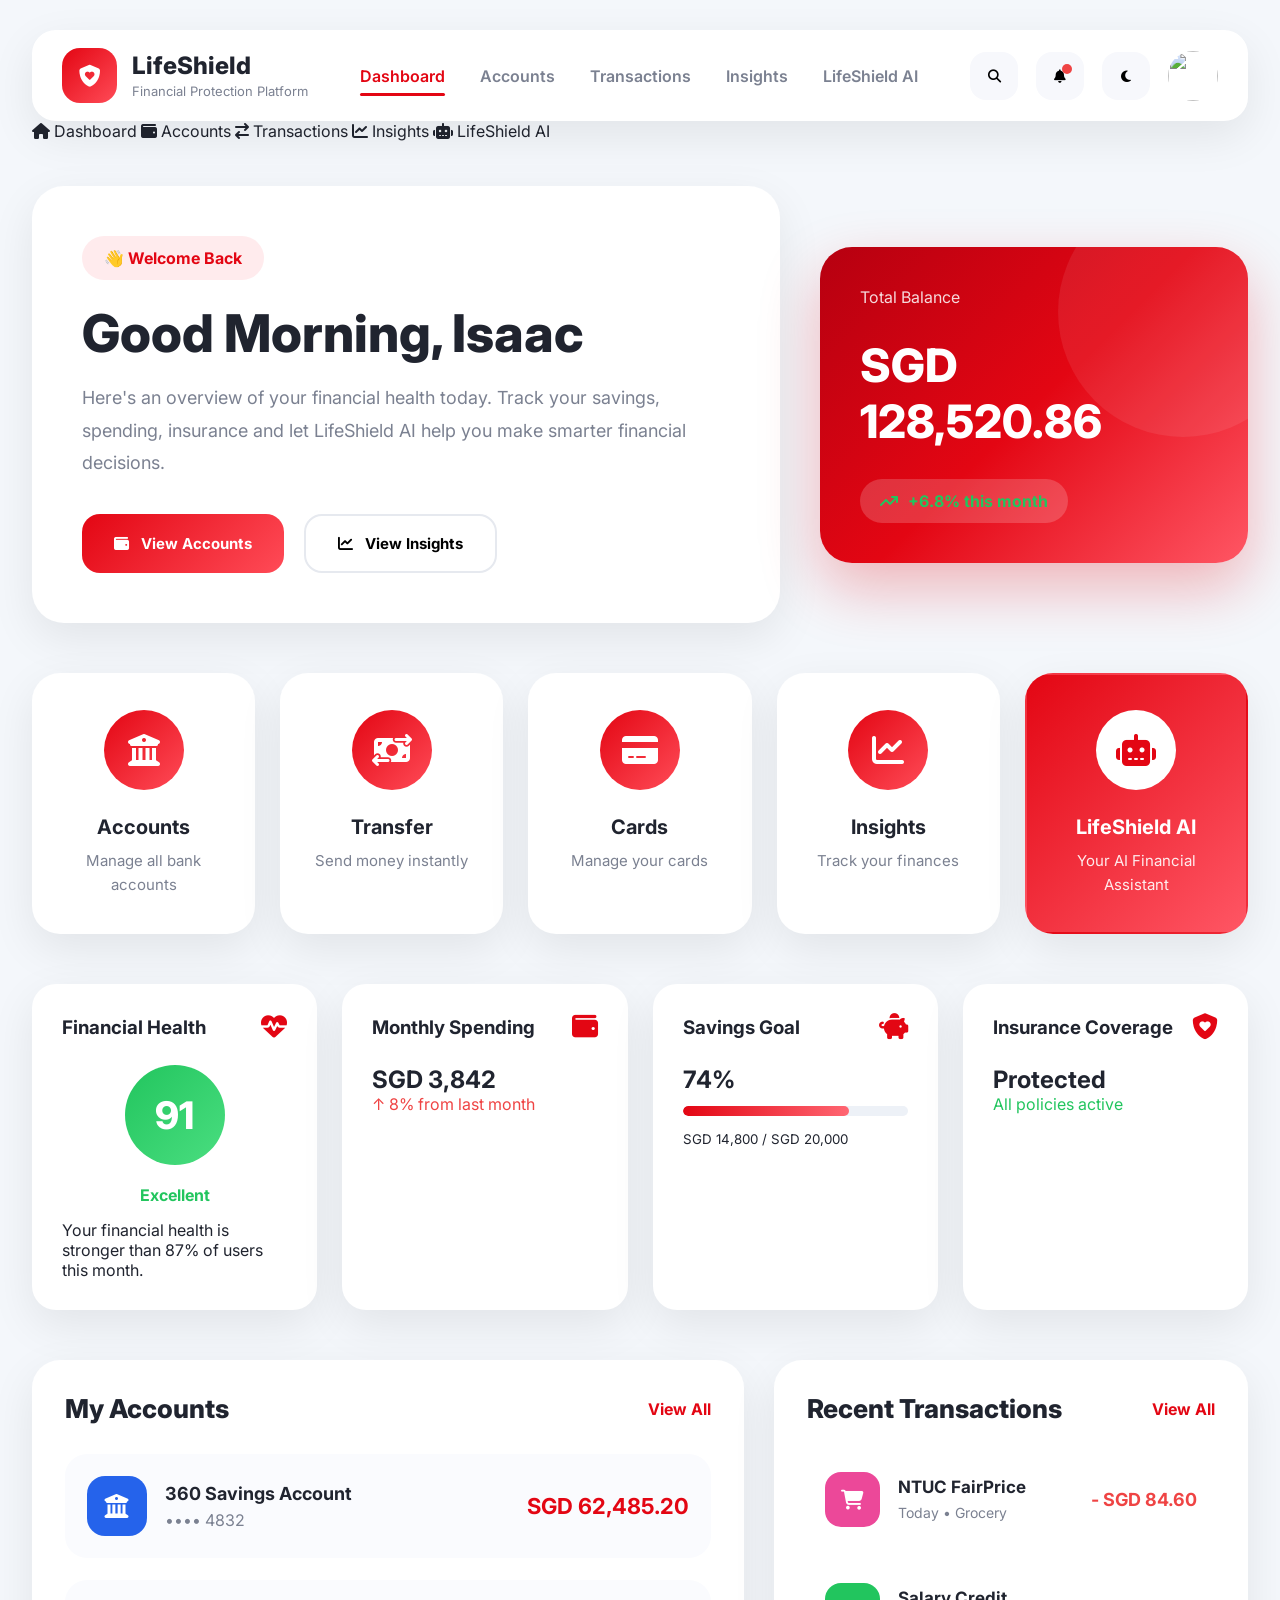
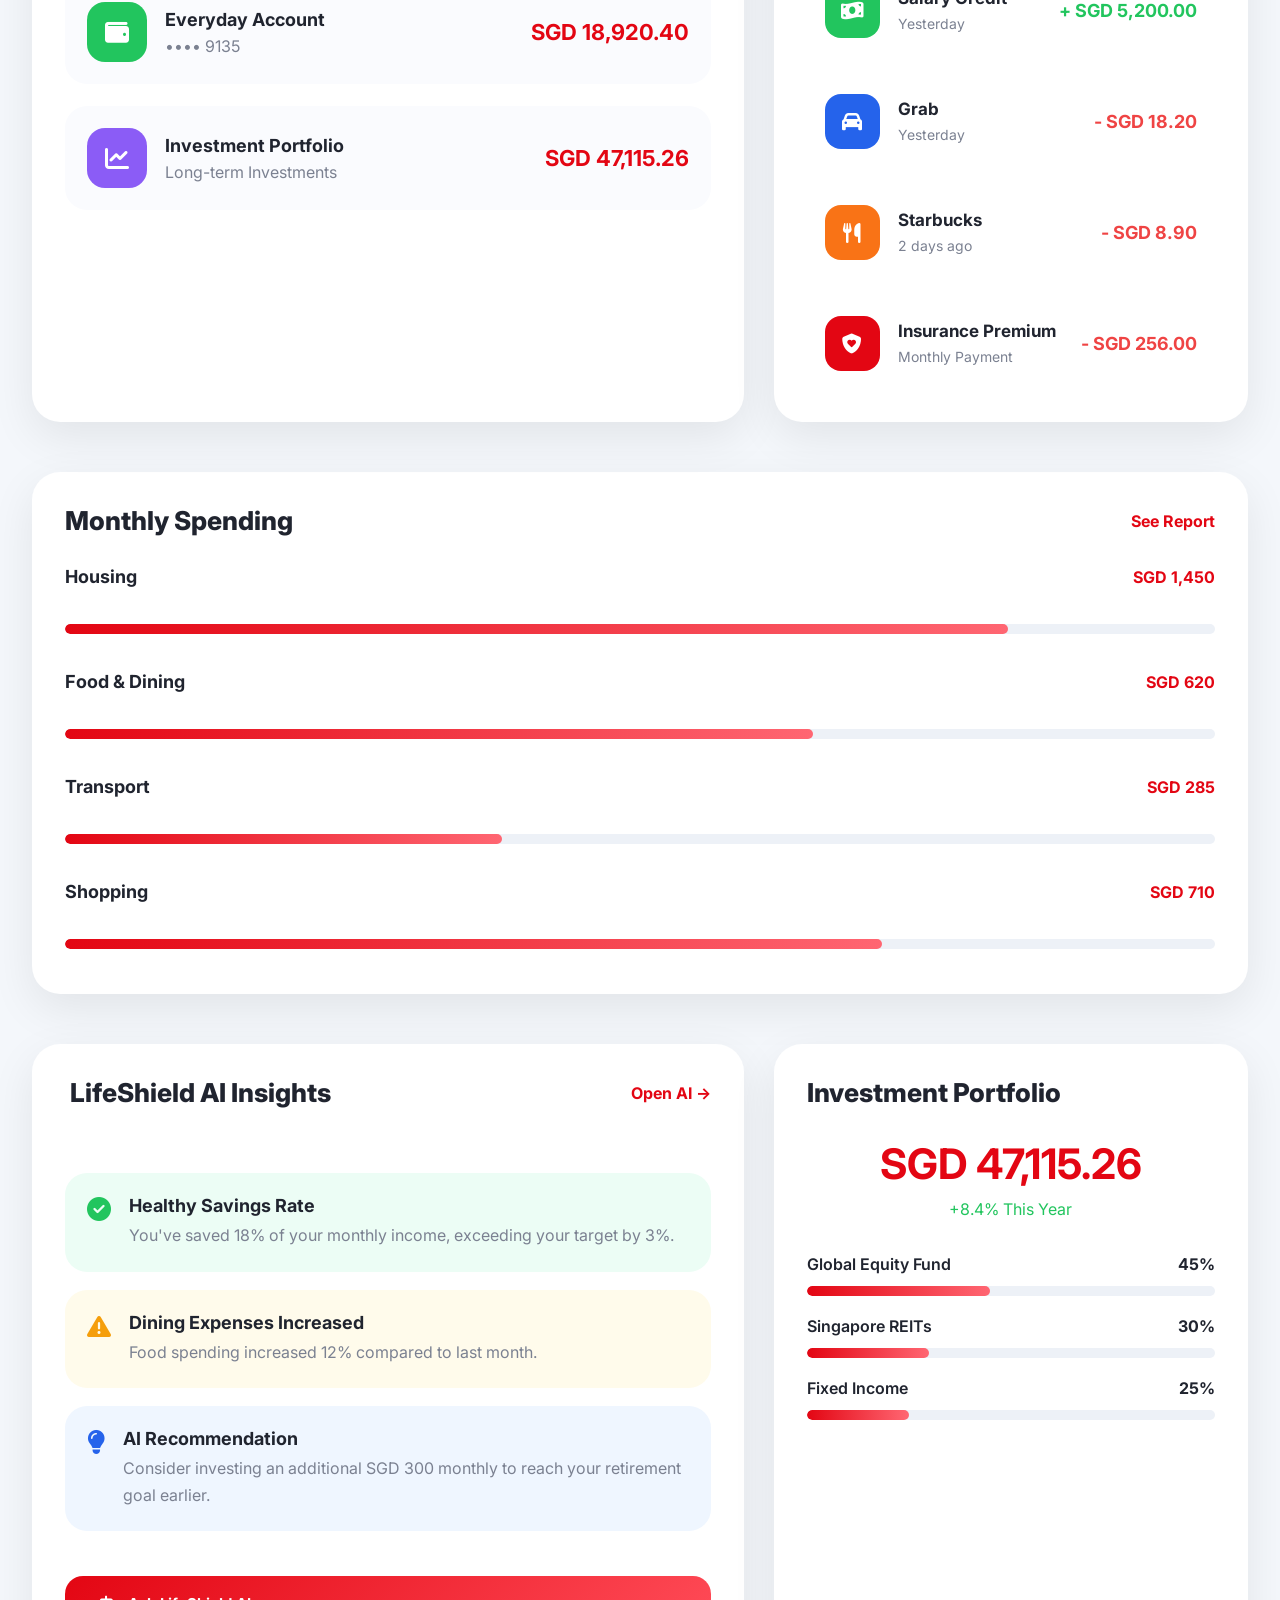
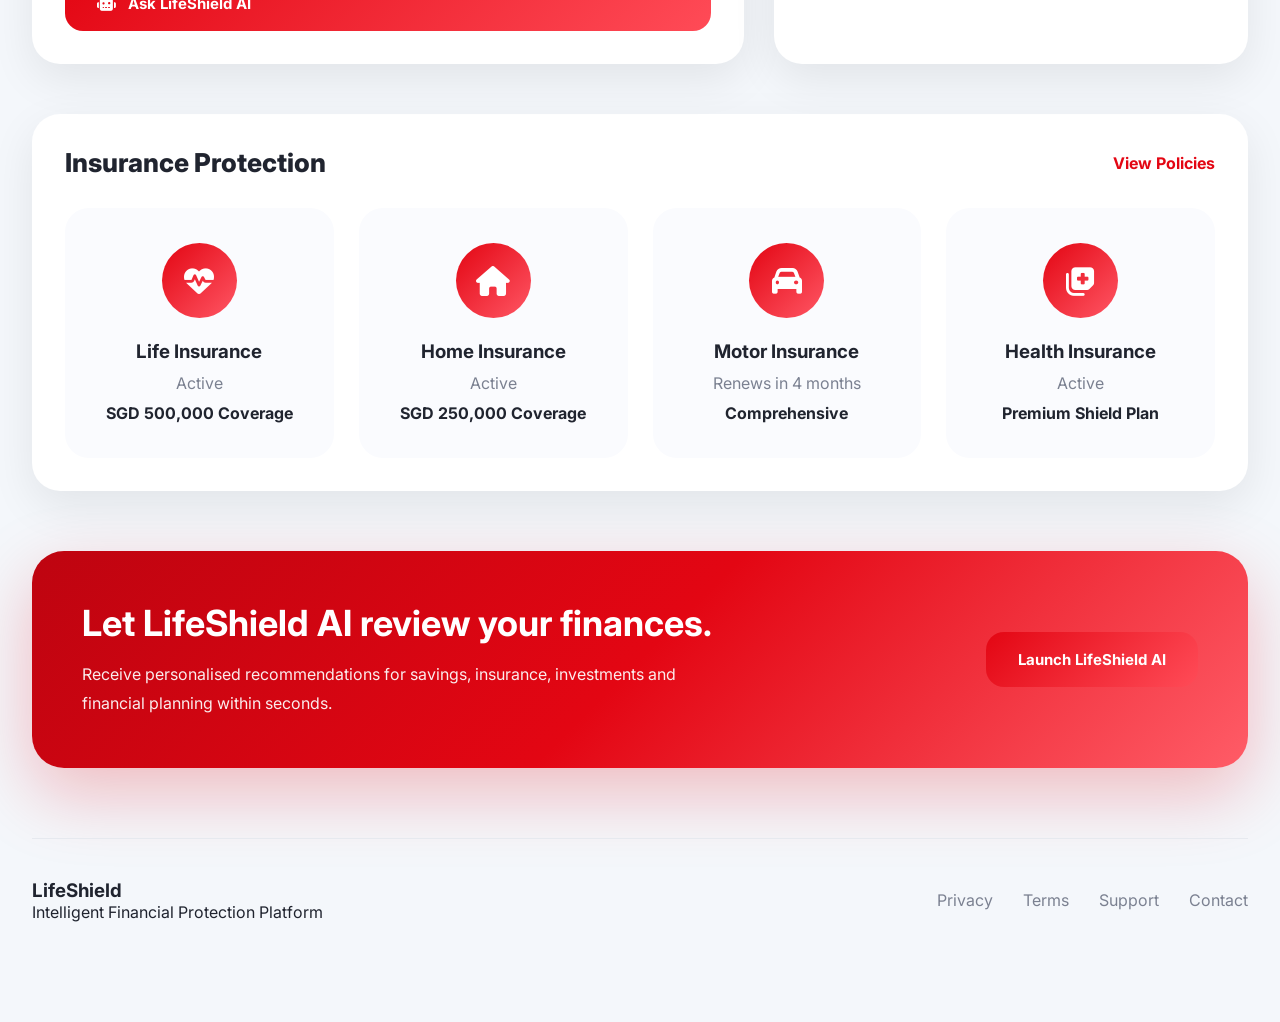
==== commit 108b221f: "Add dedicated LifeShield AI page" ====
--- a/index.html
+++ b/index.html
@@ -4,1048 +4,1090 @@
 <head>
 
     <meta charset="UTF-8">
-    <meta name="viewport" content="width=device-width, initial-scale=1.0">
-
-    <title>LifeShield AI</title>
+    <meta name="viewport"
+          content="width=device-width, initial-scale=1.0">
+
+    <title>LifeShield Dashboard</title>
 
     <!-- Google Font -->
-    <link rel="preconnect" href="https://fonts.googleapis.com">
-    <link rel="preconnect" href="https://fonts.gstatic.com" crossorigin>
-
-    <link href="https://fonts.googleapis.com/css2?family=Inter:wght@300;400;500;600;700;800;900&display=swap"
-        rel="stylesheet">
+
+    <link rel="preconnect"
+          href="https://fonts.googleapis.com">
+
+    <link rel="preconnect"
+          href="https://fonts.gstatic.com"
+          crossorigin>
+
+    <link href="https://fonts.googleapis.com/css2?family=Inter:wght@300;400;500;600;700;800&display=swap"
+          rel="stylesheet">
 
     <!-- Font Awesome -->
+
     <link rel="stylesheet"
-        href="https://cdnjs.cloudflare.com/ajax/libs/font-awesome/6.7.2/css/all.min.css">
-
-    <!-- ChartJS -->
-    <script src="https://cdn.jsdelivr.net/npm/chart.js"></script>
+          href="https://cdnjs.cloudflare.com/ajax/libs/font-awesome/6.7.2/css/all.min.css">
 
     <!-- CSS -->
-    <link rel="stylesheet" href="style.css">
+
+    <link rel="stylesheet"
+          href="style.css">
 
 </head>
 
 <body>
 
-<div class="loader">
-    <div class="loader-ring"></div>
-</div>
-
 <div class="app">
 
-<!-- ===================================================== -->
-<!-- TOP NAVBAR -->
-<!-- ===================================================== -->
-
-<header class="topbar">
+<!-- ===========================
+     TOP NAVIGATION
+=========================== -->
+
+<header class="navbar">
 
     <div class="logo">
 
         <div class="logo-icon">
+
             <i class="fa-solid fa-shield-heart"></i>
+
         </div>
 
         <div>
 
-            <h2>LifeShield AI</h2>
-
-            <span>Smart Financial Protection</span>
-
-        </div>
-
-    </div>
-
-    <div class="search">
-
-        <i class="fa-solid fa-magnifying-glass"></i>
-
-        <input
-            type="text"
-            placeholder="Search transactions, claims, insights...">
-
-    </div>
-
-    <div class="top-actions">
-
-        <button class="icon-btn">
+            <h2>LifeShield</h2>
+
+            <span>Financial Protection Platform</span>
+
+        </div>
+
+    </div>
+
+    <nav class="nav-links">
+
+        <a href="#" class="active">
+
+            Dashboard
+
+        </a>
+
+        <a href="#accounts">
+
+            Accounts
+
+        </a>
+
+        <a href="#transactions">
+
+            Transactions
+
+        </a>
+
+        <a href="#insights">
+
+            Insights
+
+        </a>
+
+        <a href="lifeshield-ai.html">
+
+            LifeShield AI
+
+        </a>
+
+    </nav>
+
+    <div class="nav-right">
+
+        <button class="search-btn">
+
+            <i class="fa-solid fa-magnifying-glass"></i>
+
+        </button>
+
+        <button class="notification-btn">
 
             <i class="fa-solid fa-bell"></i>
 
-            <span>3</span>
+            <span class="notification-dot"></span>
 
         </button>
 
-        <button class="icon-btn darkMode">
+        <button id="darkToggle">
 
             <i class="fa-solid fa-moon"></i>
 
         </button>
 
-        <img
-            src="https://i.pravatar.cc/150?img=8"
-            class="avatar">
-
-    </div>
+        <img src="https://i.pravatar.cc/150?img=12"
+             class="profile">
+
+    </div>
+
+    <button class="menu-btn">
+
+        <i class="fa-solid fa-bars"></i>
+
+    </button>
 
 </header>
 
-<!-- ===================================================== -->
-<!-- WELCOME -->
-<!-- ===================================================== -->
-
-<section class="welcome">
-
-    <div class="welcome-left">
+<!-- ===========================
+     MOBILE NAVIGATION
+=========================== -->
+
+<nav class="mobile-menu">
+
+    <a href="#">
+
+        <i class="fa-solid fa-house"></i>
+
+        Dashboard
+
+    </a>
+
+    <a href="#accounts">
+
+        <i class="fa-solid fa-wallet"></i>
+
+        Accounts
+
+    </a>
+
+    <a href="#transactions">
+
+        <i class="fa-solid fa-arrow-right-arrow-left"></i>
+
+        Transactions
+
+    </a>
+
+    <a href="#insights">
+
+        <i class="fa-solid fa-chart-line"></i>
+
+        Insights
+
+    </a>
+
+    <a href="lifeshield-ai.html">
+
+        <i class="fa-solid fa-robot"></i>
+
+        LifeShield AI
+
+    </a>
+
+</nav>
+
+<!-- =========================================
+     HERO / DASHBOARD
+========================================= -->
+
+<main class="dashboard">
+
+<section class="hero">
+
+    <div class="hero-left">
+
+        <span class="welcome-tag">
+
+            👋 Welcome Back
+
+        </span>
 
         <h1>
 
-            Welcome back,
-            Isaac
+            Good Morning, Isaac
 
         </h1>
 
         <p>
 
-            Your AI has analysed today's finances.
-            Everything looks healthy.
+            Here's an overview of your financial health today.
+            Track your savings, spending, insurance and let
+            LifeShield AI help you make smarter financial decisions.
 
         </p>
 
-    </div>
-
-    <div class="welcome-right">
-
-        <button class="primary-btn">
-
-            <i class="fa-solid fa-plus"></i>
-
-            Quick Action
-
-        </button>
+        <div class="hero-buttons">
+
+            <button class="primary-btn">
+
+                <i class="fa-solid fa-wallet"></i>
+
+                View Accounts
+
+            </button>
+
+            <button class="secondary-btn">
+
+                <i class="fa-solid fa-chart-line"></i>
+
+                View Insights
+
+            </button>
+
+        </div>
+
+    </div>
+
+    <div class="hero-right">
+
+        <div class="balance-card">
+
+            <span>Total Balance</span>
+
+            <h2>
+
+                SGD 128,520.86
+
+            </h2>
+
+            <div class="balance-change positive">
+
+                <i class="fa-solid fa-arrow-trend-up"></i>
+
+                +6.8% this month
+
+            </div>
+
+        </div>
 
     </div>
 
 </section>
 
-<!-- ===================================================== -->
-<!-- FEATURE NAVIGATION -->
-<!-- ===================================================== -->
-
-<section class="feature-grid">
-
-<a href="lifeshield-ai.html" class="feature active">
-    <i class="fa-solid fa-robot"></i>
-    <h3>LifeShield AI</h3>
-    <p>Your AI Financial Assistant</p>
-</a>
-
-<div class="feature">
-
-<i class="fa-solid fa-qrcode"></i>
-
-<h3>Scan & Pay</h3>
-
-<p>Instant payments</p>
-
-</div>
-
-<div class="feature">
-
-<i class="fa-solid fa-chart-line"></i>
-
-<h3>Money Insights</h3>
-
-<p>AI Spending Analysis</p>
-
-</div>
-
-<div class="feature">
-
-<i class="fa-solid fa-file-waveform"></i>
-
-<h3>Claims</h3>
-
-<p>Insurance Claims</p>
-
-</div>
-
-<div class="feature">
-
-<i class="fa-solid fa-gear"></i>
-
-<h3>Settings</h3>
-
-<p>Personalisation</p>
-
-</div>
+<!-- =========================================
+     QUICK ACTIONS
+========================================= -->
+
+<section class="quick-actions">
+
+    <a href="#" class="action-card">
+
+        <i class="fa-solid fa-building-columns"></i>
+
+        <h3>Accounts</h3>
+
+        <p>Manage all bank accounts</p>
+
+    </a>
+
+    <a href="#" class="action-card">
+
+        <i class="fa-solid fa-money-bill-transfer"></i>
+
+        <h3>Transfer</h3>
+
+        <p>Send money instantly</p>
+
+    </a>
+
+    <a href="#" class="action-card">
+
+        <i class="fa-solid fa-credit-card"></i>
+
+        <h3>Cards</h3>
+
+        <p>Manage your cards</p>
+
+    </a>
+
+    <a href="#" class="action-card">
+
+        <i class="fa-solid fa-chart-line"></i>
+
+        <h3>Insights</h3>
+
+        <p>Track your finances</p>
+
+    </a>
+
+    <a href="lifeshield-ai.html" class="action-card featured">
+
+        <i class="fa-solid fa-robot"></i>
+
+        <h3>LifeShield AI</h3>
+
+        <p>Your AI Financial Assistant</p>
+
+    </a>
 
 </section>
 
-<!-- ===================================================== -->
-<!-- ACCOUNT CARD -->
-<!-- ===================================================== -->
-
-<section class="account-card">
-
-<div class="account-left">
-
-<div class="bank-icon">
-
-ISA
-
-</div>
-
-<div>
-
-<h2>
-
-Primary Account
-
-</h2>
-
-<p>
-
-Singapore Savings
-
-</p>
-
-<span>
-
-**** 4837
-
-</span>
-
-</div>
-
-</div>
-
-<div class="account-right">
-
-<h3>
-
-$56,850.24
-
-</h3>
-
-<p>
-
-Available Balance
-
-</p>
-
-<div class="growth">
-
-<i class="fa-solid fa-arrow-trend-up"></i>
-
-8.5%
-
-</div>
-
-</div>
+<!-- =========================================
+     FINANCIAL OVERVIEW
+========================================= -->
+
+<section class="overview-grid">
+
+    <div class="overview-card">
+
+        <div class="card-header">
+
+            <h3>Financial Health</h3>
+
+            <i class="fa-solid fa-heart-pulse"></i>
+
+        </div>
+
+        <div class="health-score">
+
+            91
+
+        </div>
+
+        <span class="excellent">
+
+            Excellent
+
+        </span>
+
+        <p>
+
+            Your financial health is stronger than
+            87% of users this month.
+
+        </p>
+
+    </div>
+
+    <div class="overview-card">
+
+        <div class="card-header">
+
+            <h3>Monthly Spending</h3>
+
+            <i class="fa-solid fa-wallet"></i>
+
+        </div>
+
+        <h2>
+
+            SGD 3,842
+
+        </h2>
+
+        <span class="negative">
+
+            ↑ 8% from last month
+
+        </span>
+
+    </div>
+
+    <div class="overview-card">
+
+        <div class="card-header">
+
+            <h3>Savings Goal</h3>
+
+            <i class="fa-solid fa-piggy-bank"></i>
+
+        </div>
+
+        <h2>
+
+            74%
+
+        </h2>
+
+        <div class="progress">
+
+            <div class="progress-bar" style="width:74%;"></div>
+
+        </div>
+
+        <small>
+
+            SGD 14,800 / SGD 20,000
+
+        </small>
+
+    </div>
+
+    <div class="overview-card">
+
+        <div class="card-header">
+
+            <h3>Insurance Coverage</h3>
+
+            <i class="fa-solid fa-shield-heart"></i>
+
+        </div>
+
+        <h2>
+
+            Protected
+
+        </h2>
+
+        <span class="positive">
+
+            All policies active
+
+        </span>
+
+    </div>
 
 </section>
 
-<!-- ===================================================== -->
-<!-- MAIN GRID -->
-<!-- ===================================================== -->
+<!-- =========================================
+     ACCOUNTS & TRANSACTIONS
+========================================= -->
 
 <section class="dashboard-grid">
 
-<div class="left-column">
-
-<!-- Savings Goal -->
-
-<div class="card savings-card">
-
-<div class="card-header">
-
-<h2>
-
-Savings Goal
-
-</h2>
-
-<span>
-
-74%
-
-</span>
-
-</div>
-
-<div class="progress">
-
-<div class="progress-fill">
-
-</div>
-
-</div>
-
-<h3>
-
-$14,800 / $20,000
-
-</h3>
-
-<p>
-
-Keep going.
-You're almost there.
-
-</p>
-
-</div>
-
-<!-- Transactions -->
-
-<div class="card transactions">
-
-<div class="section-title">
-
-<h2>
-
-Recent Transactions
-
-</h2>
-
-<a href="#">
-
-View All
-
-</a>
-
-</div>
-
-<table>
-
-<thead>
-
-<tr>
-
-<th>Name</th>
-
-<th>Date</th>
-
-<th>Status</th>
-
-<th>Amount</th>
-
-</tr>
-
-</thead>
-
-<tbody>
-
-<tr>
-
-<td>Netflix</td>
-
-<td>Today</td>
-
-<td>
-
-<span class="success">
-
-Completed
-
-</span>
-
-</td>
-
-<td>
-
--$18.90
-
-</td>
-
-</tr>
-
-<tr>
-
-<td>Salary</td>
-
-<td>Yesterday</td>
-
-<td>
-
-<span class="success">
-
-Completed
-
-</span>
-
-</td>
-
-<td class="income">
-
-+$4,800
-
-</td>
-
-</tr>
-
-<tr>
-
-<td>Grab</td>
-
-<td>Yesterday</td>
-
-<td>
-
-<span class="success">
-
-Completed
-
-</span>
-
-</td>
-
-<td>
-
--$12.50
-
-</td>
-
-</tr>
-
-                        <tr>
-
-                            <td>NTUC FairPrice</td>
-
-                            <td>Monday</td>
-
-                            <td>
-                                <span class="success">
-                                    Completed
-                                </span>
-                            </td>
-
-                            <td>
-                                -$98.60
-                            </td>
-
-                        </tr>
-
-                        <tr>
-
-                            <td>Spotify</td>
-
-                            <td>Sunday</td>
-
-                            <td>
-                                <span class="pending">
-                                    Pending
-                                </span>
-                            </td>
-
-                            <td>
-                                -$11.99
-                            </td>
-
-                        </tr>
-
-                    </tbody>
-
-                </table>
-
-            </div>
-
-        </div>
-
-        <!-- ========================= -->
-        <!-- RIGHT COLUMN -->
-        <!-- ========================= -->
-
-        <div class="right-column">
-
-            <!-- MONEY INSIGHTS -->
-
-            <div class="card insights-card">
-
-                <div class="section-title">
-
-                    <h2>Money Insights</h2>
-
-                    <button class="more-btn">
-
-                        <i class="fa-solid fa-ellipsis"></i>
-
-                    </button>
-
-                </div>
-
-                <canvas id="expenseChart"></canvas>
-
-                <div class="legend">
-
-                    <div>
-
-                        <span class="dot red"></span>
-
-                        Housing
-
-                    </div>
-
-                    <strong>$850</strong>
-
-                </div>
-
-                <div class="legend">
-
-                    <div>
-
-                        <span class="dot pink"></span>
-
-                        Food
-
-                    </div>
-
-                    <strong>$620</strong>
-
-                </div>
-
-                <div class="legend">
-
-                    <div>
-
-                        <span class="dot blue"></span>
-
-                        Transport
-
-                    </div>
-
-                    <strong>$364</strong>
-
-                </div>
-
-                <div class="legend">
-
-                    <div>
-
-                        <span class="dot green"></span>
-
-                        Insurance
-
-                    </div>
-
-                    <strong>$290</strong>
-
-                </div>
-
-            </div>
-
-            <!-- AI INSIGHTS -->
-
-            <div class="card ai-card">
-
-                <div class="section-title">
-
-                    <h2>
-
-                        AI Insights
-
-                    </h2>
-
-                    <i class="fa-solid fa-wand-magic-sparkles"></i>
-
-                </div>
-
-                <ul>
-
-                    <li>
-
-                        ✅ Spending decreased by 6%
-
-                    </li>
-
-                    <li>
-
-                        ✅ Bills are fully paid
-
-                    </li>
-
-                    <li>
-
-                        ✅ Savings increased by $540
-
-                    </li>
-
-                    <li>
-
-                        ✅ Investment portfolio up 3.8%
-
-                    </li>
-
-                    <li>
-
-                        ⚠ Netflix price increased
-
-                    </li>
-
-                </ul>
-
-            </div>
-
-            <!-- CREDIT SCORE -->
-
-            <div class="card credit-card">
-
-                <div class="section-title">
-
-                    <h2>
-
-                        Financial Health
-
-                    </h2>
-
-                </div>
-
-                <div class="score-circle">
-
-                    <span>
-
-                        91
-
-                    </span>
-
-                </div>
-
-                <p>
-
-                    Excellent Financial Status
-
-                </p>
-
-                <small>
-
-                    AI recommends continuing your
-                    current savings strategy.
-
-                </small>
-
-            </div>
-
-            <!-- BOTPRESS -->
-
-            <div class="card assistant-card">
-
-                <div class="assistant-header">
-
-                    <div>
-
-                        <h2>
-
-                            LifeShield AI Assistant
-
-                        </h2>
-
-                        <p>
-
-                            Ask anything about your finances.
-
-                        </p>
-
-                    </div>
-
-                    <i class="fa-solid fa-robot"></i>
-
-                </div>
-
-                <iframe
-
-                    src="https://cdn.botpress.cloud/webchat/v3.6/shareable.html?configUrl=https://files.bpcontent.cloud/2026/05/12/06/20260512064013-ISPL38MB.json"
-
-                    loading="lazy"
-
-                    allow="microphone">
-
-                </iframe>
-
-            </div>
-
-        </div>
-
-    </section>
-
-    <!-- ===================================== -->
-    <!-- QUICK ACTIONS -->
-    <!-- ===================================== -->
-
-    <section class="quick-actions">
-
-        <div class="quick-card">
-
-            <i class="fa-solid fa-money-bill-transfer"></i>
-
-            <span>
-
-                Transfer
+    <!-- ================= Accounts ================= -->
+
+    <div class="card account-card" id="accounts">
+
+        <div class="section-title">
+
+            <h2>My Accounts</h2>
+
+            <a href="#">View All</a>
+
+        </div>
+
+        <div class="account-list">
+
+            <div class="account-item">
+
+                <div class="account-icon savings">
+
+                    <i class="fa-solid fa-building-columns"></i>
+
+                </div>
+
+                <div class="account-details">
+
+                    <h3>360 Savings Account</h3>
+
+                    <p>•••• 4832</p>
+
+                </div>
+
+                <div class="account-balance">
+
+                    <h3>SGD 62,485.20</h3>
+
+                </div>
+
+            </div>
+
+            <div class="account-item">
+
+                <div class="account-icon checking">
+
+                    <i class="fa-solid fa-wallet"></i>
+
+                </div>
+
+                <div class="account-details">
+
+                    <h3>Everyday Account</h3>
+
+                    <p>•••• 9135</p>
+
+                </div>
+
+                <div class="account-balance">
+
+                    <h3>SGD 18,920.40</h3>
+
+                </div>
+
+            </div>
+
+            <div class="account-item">
+
+                <div class="account-icon investment">
+
+                    <i class="fa-solid fa-chart-line"></i>
+
+                </div>
+
+                <div class="account-details">
+
+                    <h3>Investment Portfolio</h3>
+
+                    <p>Long-term Investments</p>
+
+                </div>
+
+                <div class="account-balance">
+
+                    <h3>SGD 47,115.26</h3>
+
+                </div>
+
+            </div>
+
+        </div>
+
+    </div>
+
+    <!-- ================= Recent Transactions ================= -->
+
+    <div class="card transactions-card" id="transactions">
+
+        <div class="section-title">
+
+            <h2>Recent Transactions</h2>
+
+            <a href="#">View All</a>
+
+        </div>
+
+        <div class="transaction-list">
+
+            <div class="transaction">
+
+                <div class="transaction-icon shopping">
+
+                    <i class="fa-solid fa-cart-shopping"></i>
+
+                </div>
+
+                <div class="transaction-info">
+
+                    <h3>NTUC FairPrice</h3>
+
+                    <span>Today • Grocery</span>
+
+                </div>
+
+                <div class="transaction-amount negative">
+
+                    - SGD 84.60
+
+                </div>
+
+            </div>
+
+            <div class="transaction">
+
+                <div class="transaction-icon income">
+
+                    <i class="fa-solid fa-money-bill-wave"></i>
+
+                </div>
+
+                <div class="transaction-info">
+
+                    <h3>Salary Credit</h3>
+
+                    <span>Yesterday</span>
+
+                </div>
+
+                <div class="transaction-amount positive">
+
+                    + SGD 5,200.00
+
+                </div>
+
+            </div>
+
+            <div class="transaction">
+
+                <div class="transaction-icon transport">
+
+                    <i class="fa-solid fa-car"></i>
+
+                </div>
+
+                <div class="transaction-info">
+
+                    <h3>Grab</h3>
+
+                    <span>Yesterday</span>
+
+                </div>
+
+                <div class="transaction-amount negative">
+
+                    - SGD 18.20
+
+                </div>
+
+            </div>
+
+            <div class="transaction">
+
+                <div class="transaction-icon food">
+
+                    <i class="fa-solid fa-utensils"></i>
+
+                </div>
+
+                <div class="transaction-info">
+
+                    <h3>Starbucks</h3>
+
+                    <span>2 days ago</span>
+
+                </div>
+
+                <div class="transaction-amount negative">
+
+                    - SGD 8.90
+
+                </div>
+
+            </div>
+
+            <div class="transaction">
+
+                <div class="transaction-icon insurance">
+
+                    <i class="fa-solid fa-shield-heart"></i>
+
+                </div>
+
+                <div class="transaction-info">
+
+                    <h3>Insurance Premium</h3>
+
+                    <span>Monthly Payment</span>
+
+                </div>
+
+                <div class="transaction-amount negative">
+
+                    - SGD 256.00
+
+                </div>
+
+            </div>
+
+        </div>
+
+    </div>
+
+</section>
+
+<!-- =========================================
+     SPENDING OVERVIEW
+========================================= -->
+
+<section class="spending-section">
+
+    <div class="card">
+
+        <div class="section-title">
+
+            <h2>Monthly Spending</h2>
+
+            <a href="#">See Report</a>
+
+        </div>
+
+        <div class="spending-grid">
+
+            <div class="spending-item">
+
+                <h3>Housing</h3>
+
+                <span>SGD 1,450</span>
+
+            </div>
+
+            <div class="progress">
+
+                <div class="progress-bar" style="width:82%"></div>
+
+            </div>
+
+            <div class="spending-item">
+
+                <h3>Food & Dining</h3>
+
+                <span>SGD 620</span>
+
+            </div>
+
+            <div class="progress">
+
+                <div class="progress-bar" style="width:65%"></div>
+
+            </div>
+
+            <div class="spending-item">
+
+                <h3>Transport</h3>
+
+                <span>SGD 285</span>
+
+            </div>
+
+            <div class="progress">
+
+                <div class="progress-bar" style="width:38%"></div>
+
+            </div>
+
+            <div class="spending-item">
+
+                <h3>Shopping</h3>
+
+                <span>SGD 710</span>
+
+            </div>
+
+            <div class="progress">
+
+                <div class="progress-bar" style="width:71%"></div>
+
+            </div>
+
+        </div>
+
+    </div>
+
+</section>
+
+<!-- =========================================
+     AI INSIGHTS
+========================================= -->
+
+<section class="dashboard-grid" id="insights">
+
+    <!-- AI Insights -->
+
+    <div class="card ai-insights">
+
+        <div class="section-title">
+
+            <h2>
+
+                <i class="fa-solid fa-sparkles"></i>
+
+                LifeShield AI Insights
+
+            </h2>
+
+            <a href="lifeshield-ai.html">
+
+                Open AI →
+
+            </a>
+
+        </div>
+
+        <div class="insight-list">
+
+            <div class="insight success">
+
+                <i class="fa-solid fa-circle-check"></i>
+
+                <div>
+
+                    <h3>Healthy Savings Rate</h3>
+
+                    <p>
+
+                        You've saved 18% of your monthly income,
+                        exceeding your target by 3%.
+
+                    </p>
+
+                </div>
+
+            </div>
+
+            <div class="insight warning">
+
+                <i class="fa-solid fa-triangle-exclamation"></i>
+
+                <div>
+
+                    <h3>Dining Expenses Increased</h3>
+
+                    <p>
+
+                        Food spending increased 12% compared to
+                        last month.
+
+                    </p>
+
+                </div>
+
+            </div>
+
+            <div class="insight info">
+
+                <i class="fa-solid fa-lightbulb"></i>
+
+                <div>
+
+                    <h3>AI Recommendation</h3>
+
+                    <p>
+
+                        Consider investing an additional
+                        SGD 300 monthly to reach your retirement
+                        goal earlier.
+
+                    </p>
+
+                </div>
+
+            </div>
+
+        </div>
+
+        <a href="lifeshield-ai.html" class="primary-btn">
+
+            <i class="fa-solid fa-robot"></i>
+
+            Ask LifeShield AI
+
+        </a>
+
+    </div>
+
+    <!-- Investment -->
+
+    <div class="card">
+
+        <div class="section-title">
+
+            <h2>Investment Portfolio</h2>
+
+        </div>
+
+        <div class="investment-total">
+
+            <h1>SGD 47,115.26</h1>
+
+            <span class="positive">
+
+                +8.4% This Year
 
             </span>
 
         </div>
 
-        <div class="quick-card">
-
-            <i class="fa-solid fa-credit-card"></i>
-
-            <span>
-
-                Pay Bills
-
-            </span>
-
-        </div>
-
-        <div class="quick-card">
-
-            <i class="fa-solid fa-piggy-bank"></i>
-
-            <span>
-
-                Save
-
-            </span>
-
-        </div>
-
-        <div class="quick-card">
-
-            <i class="fa-solid fa-chart-pie"></i>
-
-            <span>
-
-                Invest
-
-            </span>
-
-        </div>
-
-        <div class="quick-card">
-
-            <i class="fa-solid fa-file-medical"></i>
-
-            <span>
-
-                Claims
-
-            </span>
-
-        </div>
-
-    </section>
-
-        <!-- ===================================== -->
-    <!-- PROMOTIONAL BANNER -->
-    <!-- ===================================== -->
-
-    <section class="promo-banner">
-
-        <div class="promo-content">
-
-            <div class="promo-text">
-
-                <span class="badge">
-
-                    NEW
-
-                </span>
-
-                <h2>
-
-                    LifeShield AI Premium
-
-                </h2>
-
-                <p>
-
-                    Unlock personalised AI financial planning,
-                    insurance optimisation, investment insights,
-                    and 24/7 intelligent assistance.
-
-                </p>
-
-                <button class="primary-btn">
-
-                    Upgrade Now
-
-                </button>
-
-            </div>
-
-            <div class="promo-image">
-
-                <div class="floating-circle circle-one"></div>
-
-                <div class="floating-circle circle-two"></div>
-
-                <div class="floating-circle circle-three"></div>
-
-                <i class="fa-solid fa-shield-heart"></i>
-
-            </div>
-
-        </div>
-
-    </section>
-
-    <!-- ===================================== -->
-    <!-- RECENT ACTIVITY -->
-    <!-- ===================================== -->
-
-    <section class="activity-section">
-
-        <div class="section-title">
-
-            <h2>
-
-                Recent Activity
-
-            </h2>
-
-            <a href="#">
-
-                View History
-
-            </a>
-
-        </div>
-
-        <div class="activity-list">
-
-            <div class="activity-item">
-
-                <div class="activity-icon green">
-
-                    <i class="fa-solid fa-circle-check"></i>
-
-                </div>
-
-                <div>
-
-                    <h4>
-
-                        Salary Credited
-
-                    </h4>
-
-                    <p>
-
-                        DBS Payroll
-
-                    </p>
-
-                </div>
-
-                <span>
-
-                    +$4,800
-
-                </span>
-
-            </div>
-
-            <div class="activity-item">
-
-                <div class="activity-icon blue">
-
-                    <i class="fa-solid fa-credit-card"></i>
-
-                </div>
-
-                <div>
-
-                    <h4>
-
-                        Insurance Premium Paid
-
-                    </h4>
-
-                    <p>
-
-                        OCBC LifeShield
-
-                    </p>
-
-                </div>
-
-                <span>
-
-                    -$180
-
-                </span>
-
-            </div>
-
-            <div class="activity-item">
-
-                <div class="activity-icon orange">
-
-                    <i class="fa-solid fa-lightbulb"></i>
-
-                </div>
-
-                <div>
-
-                    <h4>
-
-                        AI Recommendation
-
-                    </h4>
-
-                    <p>
-
-                        Increase monthly savings by $200.
-
-                    </p>
-
-                </div>
-
-                <span>
-
-                    Today
-
-                </span>
-
-            </div>
-
-        </div>
-
-    </section>
-
-    <!-- ===================================== -->
-    <!-- FLOATING AI BUTTON -->
-    <!-- ===================================== -->
-
-    <button class="floating-ai">
-
-        <i class="fa-solid fa-robot"></i>
-
-    </button>
-
-    <!-- ===================================== -->
-    <!-- MOBILE BOTTOM NAVIGATION -->
-    <!-- ===================================== -->
-
-    <nav class="mobile-nav">
-
-        <a class="active">
+        <div class="portfolio-item">
+
+            <span>Global Equity Fund</span>
+
+            <strong>45%</strong>
+
+        </div>
+
+        <div class="progress">
+
+            <div class="progress-bar" style="width:45%"></div>
+
+        </div>
+
+        <div class="portfolio-item">
+
+            <span>Singapore REITs</span>
+
+            <strong>30%</strong>
+
+        </div>
+
+        <div class="progress">
+
+            <div class="progress-bar" style="width:30%"></div>
+
+        </div>
+
+        <div class="portfolio-item">
+
+            <span>Fixed Income</span>
+
+            <strong>25%</strong>
+
+        </div>
+
+        <div class="progress">
+
+            <div class="progress-bar" style="width:25%"></div>
+
+        </div>
+
+    </div>
+
+</section>
+
+<!-- =========================================
+     INSURANCE
+========================================= -->
+
+<section class="card insurance-section">
+
+    <div class="section-title">
+
+        <h2>
+
+            Insurance Protection
+
+        </h2>
+
+        <a href="#">
+
+            View Policies
+
+        </a>
+
+    </div>
+
+    <div class="insurance-grid">
+
+        <div class="policy-card">
+
+            <i class="fa-solid fa-heart-pulse"></i>
+
+            <h3>Life Insurance</h3>
+
+            <p>
+
+                Active
+
+            </p>
+
+            <strong>
+
+                SGD 500,000 Coverage
+
+            </strong>
+
+        </div>
+
+        <div class="policy-card">
 
             <i class="fa-solid fa-house"></i>
 
-            <span>
-
-                Home
-
-            </span>
-
-        </a>
-
-        <a>
-
-            <i class="fa-solid fa-wallet"></i>
-
-            <span>
-
-                Accounts
-
-            </span>
-
-        </a>
-
-        <a>
-
-            <i class="fa-solid fa-chart-line"></i>
-
-            <span>
-
-                Insights
-
-            </span>
-
-        </a>
-
-        <a>
-
-            <i class="fa-solid fa-robot"></i>
-
-            <span>
-
-                AI
-
-            </span>
-
-        </a>
-
-        <a>
-
-            <i class="fa-solid fa-user"></i>
-
-            <span>
-
-                Profile
-
-            </span>
-
-        </a>
-
-    </nav>
-
-    <!-- ===================================== -->
-    <!-- FOOTER -->
-    <!-- ===================================== -->
-
-    <footer>
-
-        <div class="footer-left">
-
-            <h3>
-
-                LifeShield AI
-
-            </h3>
+            <h3>Home Insurance</h3>
 
             <p>
 
-                Intelligent Financial Protection Platform
+                Active
 
             </p>
 
-        </div>
-
-        <div class="footer-right">
-
-            <a href="#">
-
-                Privacy
-
-            </a>
-
-            <a href="#">
-
-                Terms
-
-            </a>
-
-            <a href="#">
-
-                Support
-
-            </a>
-
-            <a href="#">
-
-                Contact
-
-            </a>
-
-        </div>
-
-    </footer>
-
-</div>
+            <strong>
+
+                SGD 250,000 Coverage
+
+            </strong>
+
+        </div>
+
+        <div class="policy-card">
+
+            <i class="fa-solid fa-car"></i>
+
+            <h3>Motor Insurance</h3>
+
+            <p>
+
+                Renews in 4 months
+
+            </p>
+
+            <strong>
+
+                Comprehensive
+
+            </strong>
+
+        </div>
+
+        <div class="policy-card">
+
+            <i class="fa-solid fa-notes-medical"></i>
+
+            <h3>Health Insurance</h3>
+
+            <p>
+
+                Active
+
+            </p>
+
+            <strong>
+
+                Premium Shield Plan
+
+            </strong>
+
+        </div>
+
+    </div>
+
+</section>
+
+<!-- =========================================
+     PROMOTIONAL BANNER
+========================================= -->
+
+<section class="promo-banner">
+
+    <div>
+
+        <h2>
+
+            Let LifeShield AI review your finances.
+
+        </h2>
+
+        <p>
+
+            Receive personalised recommendations for
+            savings, insurance, investments and financial
+            planning within seconds.
+
+        </p>
+
+    </div>
+
+    <a href="lifeshield-ai.html" class="primary-btn">
+
+        Launch LifeShield AI
+
+    </a>
+
+</section>
+
+</main>
+
+<!-- =========================================
+     FOOTER
+========================================= -->
+
+<footer class="footer">
+
+    <div>
+
+        <h3>LifeShield</h3>
+
+        <p>
+
+            Intelligent Financial Protection Platform
+
+        </p>
+
+    </div>
+
+    <div class="footer-links">
+
+        <a href="#">Privacy</a>
+
+        <a href="#">Terms</a>
+
+        <a href="#">Support</a>
+
+        <a href="#">Contact</a>
+
+    </div>
+
+</footer>
 
 <script src="app.js"></script>
 
--- a/style.css
+++ b/style.css
@@ -1,46 +1,39 @@
-/* =========================================================
-   LifeShield AI Dashboard
+/* ==========================================================
+   LifeShield Dashboard
    Premium Banking UI
-   Part 1
-========================================================= */
+========================================================== */
 
 :root{
 
-    --primary:#E30613;
-    --primary-dark:#b40410;
-    --secondary:#ff5b67;
+    --primary:#e30613;
+    --primary-dark:#be0410;
+    --primary-light:#ffebed;
 
     --success:#22c55e;
     --warning:#f59e0b;
     --danger:#ef4444;
-
-    --background:#f4f6fb;
-    --surface:#ffffff;
-    --surface-2:#fafbfd;
-
-    --text:#1a1d29;
-    --text-light:#7b8294;
-
-    --border:#eceff5;
-
-    --shadow-sm:
-        0 5px 15px rgba(0,0,0,.04);
+    --info:#2563eb;
+
+    --bg:#f4f7fb;
+    --card:#ffffff;
+
+    --text:#20242f;
+    --text-light:#7b8191;
+
+    --border:#e6e9ef;
+
+    --radius:24px;
 
     --shadow:
-        0 12px 35px rgba(0,0,0,.08);
-
-    --shadow-lg:
-        0 25px 60px rgba(0,0,0,.12);
-
-    --radius:24px;
-
-    --transition:.35s cubic-bezier(.4,.2,.2,1);
-
-}
-
-/* ==========================
+        0 15px 45px rgba(0,0,0,.08);
+
+    --transition:.35s ease;
+
+}
+
+/* ==========================================
    RESET
-========================== */
+========================================== */
 
 *{
 
@@ -60,9 +53,9 @@
 
 body{
 
-    background:var(--background);
-
-    font-family:'Inter',sans-serif;
+    font-family:"Inter",sans-serif;
+
+    background:var(--bg);
 
     color:var(--text);
 
@@ -70,109 +63,71 @@
 
 }
 
-/* ==========================
-   LOADER
-========================== */
-
-.loader{
-
-    position:fixed;
-
-    inset:0;
+a{
+
+    text-decoration:none;
+
+    color:inherit;
+
+}
+
+img{
+
+    max-width:100%;
+
+    display:block;
+
+}
+
+button{
+
+    font-family:inherit;
+
+    cursor:pointer;
+
+}
+
+/* ==========================================
+   APP
+========================================== */
+
+.app{
+
+    width:min(1500px,95%);
+
+    margin:auto;
+
+    padding:30px 0 60px;
+
+}
+
+/* ==========================================
+   NAVBAR
+========================================== */
+
+.navbar{
 
     background:white;
 
-    display:flex;
-
-    justify-content:center;
-
-    align-items:center;
-
-    z-index:99999;
-
-}
-
-.loader-ring{
-
-    width:70px;
-
-    height:70px;
-
-    border-radius:50%;
-
-    border:6px solid #ececec;
-
-    border-top:6px solid var(--primary);
-
-    animation:spin 1s linear infinite;
-
-}
-
-@keyframes spin{
-
-    to{
-
-        transform:rotate(360deg);
-
-    }
-
-}
-
-/* ==========================
-   APP
-========================== */
-
-.app{
-
-    width:100%;
-
-    max-width:1450px;
-
-    margin:auto;
-
-    padding:30px;
-
-}
-
-/* ==========================
-   TOP NAVBAR
-========================== */
-
-.topbar{
+    border-radius:24px;
+
+    padding:18px 30px;
+
+    display:flex;
+
+    justify-content:space-between;
+
+    align-items:center;
+
+    box-shadow:var(--shadow);
 
     position:sticky;
 
     top:20px;
 
-    z-index:500;
-
-    background:rgba(255,255,255,.82);
-
-    backdrop-filter:blur(22px);
-
-    -webkit-backdrop-filter:blur(22px);
-
-    border:1px solid rgba(255,255,255,.5);
-
-    border-radius:22px;
-
-    padding:18px 28px;
-
-    display:flex;
-
-    justify-content:space-between;
-
-    align-items:center;
-
-    box-shadow:var(--shadow);
-
-    margin-bottom:35px;
-
-}
-
-/* ==========================
-   LOGO
-========================== */
+    z-index:999;
+
+}
 
 .logo{
 
@@ -180,384 +135,385 @@
 
     align-items:center;
 
-    gap:16px;
+    gap:15px;
 
 }
 
 .logo-icon{
 
-    width:58px;
-
-    height:58px;
+    width:55px;
+
+    height:55px;
 
     border-radius:18px;
-
-    background:linear-gradient(135deg,
-    var(--primary),
-    #ff636e);
-
-    color:white;
-
-    display:flex;
-
-    justify-content:center;
-
-    align-items:center;
-
-    font-size:24px;
-
-    box-shadow:
-
-    0 15px 35px rgba(227,6,19,.35);
-
-}
-
-.logo h2{
-
-    font-size:24px;
-
-    font-weight:800;
-
-}
-
-.logo span{
-
-    color:var(--text-light);
-
-    font-size:13px;
-
-}
-
-/* ==========================
-   SEARCH
-========================== */
-
-.search{
-
-    width:520px;
-
-    display:flex;
-
-    align-items:center;
-
-    gap:15px;
-
-    background:#f7f8fc;
-
-    border-radius:18px;
-
-    padding:15px 22px;
-
-    transition:var(--transition);
-
-}
-
-.search:hover{
-
-    background:white;
-
-    box-shadow:var(--shadow-sm);
-
-}
-
-.search i{
-
-    color:#888;
-
-}
-
-.search input{
-
-    width:100%;
-
-    border:none;
-
-    outline:none;
-
-    background:transparent;
-
-    font-size:15px;
-
-    font-family:inherit;
-
-}
-
-/* ==========================
-   NAV ACTIONS
-========================== */
-
-.top-actions{
-
-    display:flex;
-
-    align-items:center;
-
-    gap:16px;
-
-}
-
-.icon-btn{
-
-    width:48px;
-
-    height:48px;
-
-    border-radius:16px;
-
-    border:none;
-
-    background:white;
-
-    cursor:pointer;
-
-    position:relative;
-
-    transition:var(--transition);
-
-    box-shadow:var(--shadow-sm);
-
-}
-
-.icon-btn:hover{
-
-    transform:translateY(-3px);
-
-    box-shadow:var(--shadow);
-
-}
-
-.icon-btn i{
-
-    font-size:18px;
-
-}
-
-.icon-btn span{
-
-    position:absolute;
-
-    top:6px;
-
-    right:6px;
-
-    width:18px;
-
-    height:18px;
-
-    border-radius:50%;
-
-    background:var(--primary);
-
-    color:white;
-
-    font-size:10px;
-
-    display:flex;
-
-    justify-content:center;
-
-    align-items:center;
-
-}
-
-.avatar{
-
-    width:52px;
-
-    height:52px;
-
-    border-radius:50%;
-
-    object-fit:cover;
-
-    cursor:pointer;
-
-    transition:var(--transition);
-
-}
-
-.avatar:hover{
-
-    transform:scale(1.08);
-
-}
-
-/* ==========================
-   WELCOME
-========================== */
-
-.welcome{
-
-    display:flex;
-
-    justify-content:space-between;
-
-    align-items:center;
-
-    margin-bottom:35px;
-
-}
-
-.welcome h1{
-
-    font-size:42px;
-
-    font-weight:800;
-
-    margin-bottom:12px;
-
-}
-
-.welcome p{
-
-    color:var(--text-light);
-
-    font-size:17px;
-
-}
-
-.primary-btn{
-
-    border:none;
 
     background:linear-gradient(
         135deg,
         var(--primary),
-        var(--secondary)
+        #ff4b57
     );
 
     color:white;
 
-    padding:16px 28px;
-
-    border-radius:18px;
-
-    font-size:15px;
+    display:flex;
+
+    justify-content:center;
+
+    align-items:center;
+
+    font-size:22px;
+
+}
+
+.logo h2{
+
+    font-size:24px;
+
+    font-weight:800;
+
+}
+
+.logo span{
+
+    color:var(--text-light);
+
+    font-size:13px;
+
+}
+
+/* ==========================================
+   NAVIGATION
+========================================== */
+
+.nav-links{
+
+    display:flex;
+
+    gap:35px;
+
+}
+
+.nav-links a{
+
+    font-weight:600;
+
+    color:var(--text-light);
+
+    transition:var(--transition);
+
+    position:relative;
+
+}
+
+.nav-links a:hover{
+
+    color:var(--primary);
+
+}
+
+.nav-links a.active{
+
+    color:var(--primary);
+
+}
+
+.nav-links a.active::after{
+
+    content:"";
+
+    position:absolute;
+
+    left:0;
+
+    bottom:-10px;
+
+    width:100%;
+
+    height:3px;
+
+    background:var(--primary);
+
+    border-radius:99px;
+
+}
+
+/* ==========================================
+   RIGHT NAV
+========================================== */
+
+.nav-right{
+
+    display:flex;
+
+    align-items:center;
+
+    gap:18px;
+
+}
+
+.nav-right button{
+
+    width:48px;
+
+    height:48px;
+
+    border:none;
+
+    background:#f7f8fc;
+
+    border-radius:16px;
+
+    transition:.3s;
+
+}
+
+.nav-right button:hover{
+
+    background:var(--primary);
+
+    color:white;
+
+}
+
+.notification-btn{
+
+    position:relative;
+
+}
+
+.notification-dot{
+
+    position:absolute;
+
+    width:10px;
+
+    height:10px;
+
+    background:var(--danger);
+
+    border-radius:50%;
+
+    top:12px;
+
+    right:12px;
+
+}
+
+.profile{
+
+    width:50px;
+
+    height:50px;
+
+    border-radius:50%;
+
+    object-fit:cover;
+
+}
+
+/* ==========================================
+   MOBILE MENU BUTTON
+========================================== */
+
+.menu-btn{
+
+    display:none;
+
+}
+
+/* ==========================================================
+   HERO
+========================================================== */
+
+.hero{
+
+    display:grid;
+
+    grid-template-columns:1.4fr .8fr;
+
+    gap:40px;
+
+    align-items:center;
+
+    margin:45px 0;
+
+}
+
+.hero-left{
+
+    background:white;
+
+    border-radius:32px;
+
+    padding:50px;
+
+    box-shadow:var(--shadow);
+
+}
+
+.welcome-tag{
+
+    display:inline-flex;
+
+    align-items:center;
+
+    gap:10px;
+
+    background:var(--primary-light);
+
+    color:var(--primary);
+
+    padding:12px 22px;
+
+    border-radius:999px;
 
     font-weight:700;
 
-    cursor:pointer;
-
-    transition:var(--transition);
-
-    box-shadow:
-
-    0 15px 35px rgba(227,6,19,.25);
-
-}
-
-.primary-btn:hover{
-
-    transform:translateY(-3px);
-
-}
-
-/* ==========================
-   FEATURE GRID
-========================== */
-
-.feature-grid{
-
-    display:grid;
-
-    grid-template-columns:
-    repeat(5,1fr);
-
-    gap:22px;
-
-    margin-bottom:35px;
-
-}
-
-.feature{
-
-    background:white;
-
-    border-radius:24px;
-
-    padding:28px;
-
-    transition:var(--transition);
-
-    cursor:pointer;
-
-    text-align:center;
-
-    box-shadow:var(--shadow-sm);
-
-}
-
-.feature:hover{
-
-    transform:translateY(-8px);
-
-    box-shadow:var(--shadow);
-
-}
-
-.feature.active{
+    margin-bottom:25px;
+
+}
+
+.hero-left h1{
+
+    font-size:52px;
+
+    font-weight:800;
+
+    line-height:1.1;
+
+    margin-bottom:20px;
+
+}
+
+.hero-left p{
+
+    font-size:18px;
+
+    color:var(--text-light);
+
+    line-height:1.8;
+
+    max-width:650px;
+
+}
+
+.hero-buttons{
+
+    display:flex;
+
+    gap:20px;
+
+    margin-top:35px;
+
+    flex-wrap:wrap;
+
+}
+
+.primary-btn{
 
     background:linear-gradient(
         135deg,
         var(--primary),
-        var(--secondary)
+        #ff4b57
     );
 
     color:white;
 
-}
-
-.feature i{
-
-    font-size:34px;
-
-    margin-bottom:20px;
-
-}
-
-.feature h3{
-
-    margin-bottom:8px;
-
-}
-
-.feature p{
-
-    font-size:14px;
-
-    opacity:.85;
-
-}
-
-/* =========================================================
-   ACCOUNT OVERVIEW
-========================================================= */
-
-.account-card{
+    border:none;
+
+    border-radius:18px;
+
+    padding:18px 32px;
+
+    font-size:15px;
+
+    font-weight:700;
+
+    display:inline-flex;
+
+    align-items:center;
+
+    gap:12px;
+
+    transition:var(--transition);
+
+}
+
+.primary-btn:hover{
+
+    transform:translateY(-5px);
+
+    box-shadow:0 20px 45px rgba(227,6,19,.25);
+
+}
+
+.secondary-btn{
+
+    background:white;
+
+    border:2px solid var(--border);
+
+    border-radius:18px;
+
+    padding:18px 32px;
+
+    font-size:15px;
+
+    font-weight:700;
+
+    display:inline-flex;
+
+    align-items:center;
+
+    gap:12px;
+
+    transition:var(--transition);
+
+}
+
+.secondary-btn:hover{
+
+    border-color:var(--primary);
+
+    color:var(--primary);
+
+}
+
+/* ==========================================================
+   BALANCE CARD
+========================================================== */
+
+.hero-right{
+
+    display:flex;
+
+    justify-content:center;
+
+    align-items:center;
+
+}
+
+.balance-card{
+
+    width:100%;
+
+    min-height:280px;
+
+    border-radius:32px;
+
+    padding:40px;
+
+    color:white;
 
     background:linear-gradient(
         135deg,
-        #E30613 0%,
-        #ff4d5c 55%,
-        #ff7b87 100%
+        #b60010,
+        #e30613,
+        #ff5664
     );
 
-    color:white;
-
-    border-radius:30px;
-
-    padding:38px;
-
-    display:flex;
-
-    justify-content:space-between;
-
-    align-items:center;
-
     box-shadow:
-        0 30px 60px rgba(227,6,19,.28);
-
-    margin-bottom:35px;
+        0 25px 60px rgba(227,6,19,.28);
 
     position:relative;
 
@@ -565,1070 +521,1004 @@
 
 }
 
-.account-card::before{
+.balance-card::before{
 
     content:"";
 
     position:absolute;
 
-    width:420px;
-
-    height:420px;
+    width:250px;
+
+    height:250px;
 
     border-radius:50%;
 
     background:rgba(255,255,255,.08);
 
-    right:-180px;
-
-    top:-180px;
-
-}
-
-.account-card::after{
-
-    content:"";
-
-    position:absolute;
-
-    width:260px;
-
-    height:260px;
-
-    border-radius:50%;
-
-    background:rgba(255,255,255,.05);
-
-    left:-80px;
-
-    bottom:-140px;
-
-}
-
-.account-left{
-
-    display:flex;
-
-    align-items:center;
-
-    gap:24px;
-
-    position:relative;
-
-    z-index:2;
-
-}
-
-.bank-icon{
+    right:-60px;
+
+    top:-60px;
+
+}
+
+.balance-card span{
+
+    opacity:.85;
+
+    font-size:16px;
+
+}
+
+.balance-card h2{
+
+    font-size:46px;
+
+    margin:30px 0;
+
+    font-weight:800;
+
+}
+
+.balance-change{
+
+    display:inline-flex;
+
+    align-items:center;
+
+    gap:10px;
+
+    padding:12px 20px;
+
+    background:rgba(255,255,255,.18);
+
+    border-radius:999px;
+
+    font-weight:700;
+
+}
+
+/* ==========================================================
+   QUICK ACTIONS
+========================================================== */
+
+.quick-actions{
+
+    display:grid;
+
+    grid-template-columns:repeat(5,1fr);
+
+    gap:25px;
+
+    margin:50px 0;
+
+}
+
+.action-card{
+
+    background:white;
+
+    border-radius:28px;
+
+    padding:35px 25px;
+
+    text-align:center;
+
+    box-shadow:var(--shadow);
+
+    transition:var(--transition);
+
+    border:2px solid transparent;
+
+}
+
+.action-card:hover{
+
+    transform:translateY(-8px);
+
+    border-color:var(--primary);
+
+}
+
+.action-card i{
 
     width:80px;
 
     height:80px;
-
-    border-radius:24px;
-
-    background:rgba(255,255,255,.18);
-
-    backdrop-filter:blur(10px);
-
-    display:flex;
-
-    justify-content:center;
-
-    align-items:center;
-
-    font-size:28px;
-
-    font-weight:800;
-
-}
-
-.account-left h2{
-
-    font-size:28px;
-
-    margin-bottom:8px;
-
-}
-
-.account-left p{
-
-    opacity:.9;
-
-    margin-bottom:10px;
-
-}
-
-.account-left span{
-
-    letter-spacing:4px;
-
-    font-size:18px;
-
-}
-
-.account-right{
-
-    text-align:right;
-
-    position:relative;
-
-    z-index:2;
-
-}
-
-.account-right h3{
-
-    font-size:46px;
-
-    font-weight:800;
-
-    margin-bottom:10px;
-
-}
-
-.account-right p{
-
-    opacity:.9;
-
-}
-
-.growth{
-
-    display:inline-flex;
-
-    align-items:center;
-
-    gap:8px;
-
-    margin-top:18px;
-
-    background:rgba(255,255,255,.16);
-
-    padding:10px 18px;
-
-    border-radius:999px;
-
-    font-weight:700;
-
-}
-
-/* =========================================================
-   DASHBOARD GRID
-========================================================= */
-
-.dashboard-grid{
-
-    display:grid;
-
-    grid-template-columns:2fr 1fr;
-
-    gap:30px;
-
-    margin-bottom:35px;
-
-}
-
-.left-column,
-.right-column{
-
-    display:flex;
-
-    flex-direction:column;
-
-    gap:28px;
-
-}
-
-/* =========================================================
-   COMMON CARD
-========================================================= */
-
-.card{
-
-    background:white;
-
-    border-radius:26px;
-
-    padding:28px;
-
-    box-shadow:var(--shadow-sm);
-
-    transition:var(--transition);
-
-}
-
-.card:hover{
-
-    transform:translateY(-6px);
-
-    box-shadow:var(--shadow);
-
-}
-
-.section-title{
-
-    display:flex;
-
-    justify-content:space-between;
-
-    align-items:center;
-
-    margin-bottom:25px;
-
-}
-
-.section-title h2{
-
-    font-size:22px;
-
-    font-weight:700;
-
-}
-
-.section-title a{
-
-    text-decoration:none;
-
-    color:var(--primary);
-
-    font-weight:600;
-
-}
-
-/* =========================================================
-   SAVINGS GOAL
-========================================================= */
-
-.savings-card h3{
-
-    margin-top:24px;
-
-    font-size:32px;
-
-    font-weight:800;
-
-}
-
-.savings-card p{
-
-    margin-top:10px;
-
-    color:var(--text-light);
-
-}
-
-.progress{
-
-    margin-top:22px;
-
-    width:100%;
-
-    height:14px;
-
-    border-radius:999px;
-
-    overflow:hidden;
-
-    background:#edf1f7;
-
-}
-
-.progress-fill{
-
-    width:74%;
-
-    height:100%;
-
-    border-radius:999px;
-
-    background:linear-gradient(
-        90deg,
-        #E30613,
-        #ff7d88
-    );
-
-    animation:progressGrow 1.4s ease;
-
-}
-
-@keyframes progressGrow{
-
-    from{
-
-        width:0;
-
-    }
-
-}
-
-/* =========================================================
-   TRANSACTIONS
-========================================================= */
-
-.transactions{
-
-    overflow:hidden;
-
-}
-
-.transactions table{
-
-    width:100%;
-
-    border-collapse:collapse;
-
-}
-
-.transactions th{
-
-    text-align:left;
-
-    padding:18px 0;
-
-    font-size:14px;
-
-    color:#8b94a8;
-
-    border-bottom:1px solid var(--border);
-
-}
-
-.transactions td{
-
-    padding:22px 0;
-
-    border-bottom:1px solid #f1f3f7;
-
-    font-weight:500;
-
-}
-
-.transactions tbody tr{
-
-    transition:.3s;
-
-}
-
-.transactions tbody tr:hover{
-
-    background:#fafbfd;
-
-}
-
-.success{
-
-    background:#dcfce7;
-
-    color:#16a34a;
-
-    padding:8px 16px;
-
-    border-radius:999px;
-
-    font-size:13px;
-
-    font-weight:700;
-
-}
-
-.pending{
-
-    background:#fff3cd;
-
-    color:#d97706;
-
-    padding:8px 16px;
-
-    border-radius:999px;
-
-    font-size:13px;
-
-    font-weight:700;
-
-}
-
-.income{
-
-    color:#16a34a;
-
-    font-weight:800;
-
-}
-
-/* =========================================================
-   INSIGHTS CARD
-========================================================= */
-
-.insights-card{
-
-    min-height:520px;
-
-}
-
-.insights-card canvas{
-
-    width:100% !important;
-
-    height:260px !important;
-
-    margin:20px auto;
-
-}
-
-.legend{
-
-    display:flex;
-
-    justify-content:space-between;
-
-    align-items:center;
-
-    margin-top:18px;
-
-    padding-top:12px;
-
-    border-top:1px solid #f2f3f6;
-
-}
-
-.legend div{
-
-    display:flex;
-
-    align-items:center;
-
-    gap:12px;
-
-}
-
-.dot{
-
-    width:12px;
-
-    height:12px;
-
-    border-radius:50%;
-
-}
-
-.red{
-
-    background:#E30613;
-
-}
-
-.pink{
-
-    background:#ff7b8b;
-
-}
-
-.blue{
-
-    background:#3b82f6;
-
-}
-
-.green{
-
-    background:#22c55e;
-
-}
-
-.more-btn{
-
-    border:none;
-
-    background:#f5f6fb;
-
-    width:40px;
-
-    height:40px;
-
-    border-radius:12px;
-
-    cursor:pointer;
-
-    transition:.3s;
-
-}
-
-.more-btn:hover{
-
-    background:#eceff7;
-
-}
-
-/* =========================================================
-   AI INSIGHTS
-========================================================= */
-
-.ai-card ul{
-
-    list-style:none;
-
-}
-
-.ai-card li{
-
-    padding:16px 0;
-
-    border-bottom:1px solid #f1f2f7;
-
-    color:#5e6578;
-
-    line-height:1.7;
-
-}
-
-.ai-card li:last-child{
-
-    border-bottom:none;
-
-}
-
-/* =========================================================
-   CREDIT SCORE CARD
-========================================================= */
-
-.credit-card{
-
-    text-align:center;
-
-}
-
-.score-circle{
-
-    width:170px;
-
-    height:170px;
-
-    margin:30px auto;
-
-    border-radius:50%;
-
-    background:conic-gradient(
-        var(--primary) 0deg 328deg,
-        #eceff5 328deg 360deg
-    );
-
-    display:flex;
-
-    justify-content:center;
-
-    align-items:center;
-
-    position:relative;
-
-}
-
-.score-circle::before{
-
-    content:"";
-
-    position:absolute;
-
-    width:130px;
-
-    height:130px;
-
-    background:white;
-
-    border-radius:50%;
-
-}
-
-.score-circle span{
-
-    position:relative;
-
-    z-index:2;
-
-    font-size:52px;
-
-    font-weight:800;
-
-    color:var(--primary);
-
-}
-
-.credit-card p{
-
-    font-size:20px;
-
-    font-weight:700;
-
-    margin-top:15px;
-
-}
-
-.credit-card small{
-
-    display:block;
-
-    margin-top:10px;
-
-    color:var(--text-light);
-
-    line-height:1.7;
-
-}
-
-/* =========================================================
-   AI ASSISTANT
-========================================================= */
-
-.assistant-card{
-
-    overflow:hidden;
-
-}
-
-.assistant-header{
-
-    display:flex;
-
-    justify-content:space-between;
-
-    align-items:center;
-
-    margin-bottom:24px;
-
-}
-
-.assistant-header h2{
-
-    font-size:24px;
-
-}
-
-.assistant-header p{
-
-    margin-top:6px;
-
-    color:var(--text-light);
-
-}
-
-.assistant-header i{
-
-    font-size:34px;
-
-    color:var(--primary);
-
-}
-
-.assistant-card iframe{
-
-    width:100%;
-
-    height:620px;
-
-    border:none;
-
-    border-radius:22px;
-
-    background:#f7f8fc;
-
-}
-
-/* =========================================================
-   QUICK ACTIONS
-========================================================= */
-
-.quick-actions{
-
-    display:grid;
-
-    grid-template-columns:repeat(5,1fr);
-
-    gap:24px;
-
-    margin-bottom:35px;
-
-}
-
-.quick-card{
-
-    background:white;
-
-    border-radius:24px;
-
-    padding:28px;
-
-    text-align:center;
-
-    cursor:pointer;
-
-    transition:var(--transition);
-
-    box-shadow:var(--shadow-sm);
-
-}
-
-.quick-card:hover{
-
-    transform:translateY(-8px);
-
-    box-shadow:var(--shadow);
-
-}
-
-.quick-card i{
-
-    font-size:34px;
-
-    color:var(--primary);
-
-    margin-bottom:18px;
-
-}
-
-.quick-card span{
-
-    display:block;
-
-    font-weight:700;
-
-}
-
-/* =========================================================
-   PROMO BANNER
-========================================================= */
-
-.promo-banner{
-
-    margin-bottom:35px;
-
-}
-
-.promo-content{
-
-    background:linear-gradient(
-        135deg,
-        #1f2937,
-        #111827
-    );
-
-    color:white;
-
-    border-radius:30px;
-
-    overflow:hidden;
-
-    display:flex;
-
-    justify-content:space-between;
-
-    align-items:center;
-
-    padding:50px;
-
-    position:relative;
-
-}
-
-.promo-text{
-
-    max-width:600px;
-
-    z-index:2;
-
-}
-
-.badge{
-
-    display:inline-block;
-
-    background:#E30613;
-
-    color:white;
-
-    padding:8px 16px;
-
-    border-radius:999px;
-
-    font-size:12px;
-
-    font-weight:700;
-
-    margin-bottom:20px;
-
-}
-
-.promo-text h2{
-
-    font-size:42px;
-
-    margin-bottom:18px;
-
-}
-
-.promo-text p{
-
-    line-height:1.8;
-
-    opacity:.9;
-
-    margin-bottom:30px;
-
-}
-
-.promo-image{
-
-    width:320px;
-
-    height:320px;
-
-    border-radius:50%;
-
-    background:rgba(255,255,255,.05);
-
-    position:relative;
-
-    display:flex;
-
-    justify-content:center;
-
-    align-items:center;
-
-}
-
-.promo-image i{
-
-    font-size:90px;
-
-    color:white;
-
-    z-index:2;
-
-}
-
-.floating-circle{
-
-    position:absolute;
-
-    border-radius:50%;
-
-    background:rgba(255,255,255,.08);
-
-    animation:float 7s ease-in-out infinite;
-
-}
-
-.circle-one{
-
-    width:80px;
-    height:80px;
-    top:25px;
-    left:35px;
-
-}
-
-.circle-two{
-
-    width:55px;
-    height:55px;
-    right:35px;
-    top:80px;
-
-}
-
-.circle-three{
-
-    width:120px;
-    height:120px;
-    bottom:30px;
-    left:110px;
-
-}
-
-@keyframes float{
-
-    0%{
-
-        transform:translateY(0);
-
-    }
-
-    50%{
-
-        transform:translateY(-12px);
-
-    }
-
-    100%{
-
-        transform:translateY(0);
-
-    }
-
-}
-
-/* =========================================================
-   RECENT ACTIVITY
-========================================================= */
-
-.activity-section{
-
-    margin-bottom:40px;
-
-}
-
-.activity-list{
-
-    display:flex;
-
-    flex-direction:column;
-
-    gap:18px;
-
-}
-
-.activity-item{
-
-    background:white;
-
-    border-radius:22px;
-
-    padding:22px 26px;
-
-    display:flex;
-
-    align-items:center;
-
-    justify-content:space-between;
-
-    box-shadow:var(--shadow-sm);
-
-    transition:var(--transition);
-
-}
-
-.activity-item:hover{
-
-    transform:translateX(6px);
-
-}
-
-.activity-item h4{
-
-    margin-bottom:6px;
-
-}
-
-.activity-item p{
-
-    color:var(--text-light);
-
-}
-
-.activity-icon{
-
-    width:56px;
-
-    height:56px;
-
-    border-radius:18px;
-
-    display:flex;
-
-    justify-content:center;
-
-    align-items:center;
-
-    color:white;
-
-    margin-right:18px;
-
-}
-
-.activity-item>div{
-
-    display:flex;
-
-    align-items:center;
-
-}
-
-.activity-item>span{
-
-    font-weight:700;
-
-}
-
-.activity-icon.green{
-
-    background:#22c55e;
-
-}
-
-.activity-icon.blue{
-
-    background:#3b82f6;
-
-}
-
-.activity-icon.orange{
-
-    background:#f59e0b;
-
-}
-
-/* =========================================================
-   FLOATING AI BUTTON
-========================================================= */
-
-.floating-ai{
-
-    position:fixed;
-
-    right:35px;
-
-    bottom:35px;
-
-    width:72px;
-
-    height:72px;
-
-    border:none;
 
     border-radius:50%;
 
     background:linear-gradient(
         135deg,
         var(--primary),
-        var(--secondary)
+        #ff4b57
     );
 
+    display:flex;
+
+    justify-content:center;
+
+    align-items:center;
+
     color:white;
 
-    font-size:28px;
-
-    cursor:pointer;
-
-    box-shadow:0 20px 40px rgba(227,6,19,.35);
-
-    z-index:999;
+    font-size:32px;
+
+    margin:0 auto 25px;
+
+}
+
+.action-card h3{
+
+    font-size:20px;
+
+    margin-bottom:10px;
+
+}
+
+.action-card p{
+
+    color:var(--text-light);
+
+    font-size:15px;
+
+    line-height:1.6;
+
+}
+
+.action-card.featured{
+
+    background:linear-gradient(
+        135deg,
+        #e30613,
+        #ff5664
+    );
+
+    color:white;
+
+}
+
+.action-card.featured p{
+
+    color:rgba(255,255,255,.9);
+
+}
+
+.action-card.featured i{
+
+    background:white;
+
+    color:var(--primary);
+
+}
+
+/* ==========================================================
+   HOVER EFFECTS
+========================================================== */
+
+.action-card,
+
+.balance-card,
+
+.hero-left{
+
+    transition:all .35s ease;
+
+}
+
+.balance-card:hover{
+
+    transform:translateY(-8px);
+
+}
+
+.hero-left:hover{
+
+    transform:translateY(-5px);
+
+}
+
+/* ==========================================================
+   DASHBOARD GRID
+========================================================== */
+
+.dashboard-grid{
+
+    display:grid;
+
+    grid-template-columns:1.2fr .8fr;
+
+    gap:30px;
+
+    margin:50px 0;
+
+}
+
+.card{
+
+    background:var(--card);
+
+    border-radius:28px;
+
+    padding:32px;
+
+    box-shadow:var(--shadow);
 
     transition:var(--transition);
 
-}
-
-.floating-ai:hover{
-
-    transform:scale(1.08) rotate(8deg);
-
-}
-
-/* =========================================================
+    border:1px solid transparent;
+
+}
+
+.card:hover{
+
+    transform:translateY(-6px);
+
+    border-color:#ececec;
+
+}
+
+/* ==========================================================
+   SECTION TITLE
+========================================================== */
+
+.section-title{
+
+    display:flex;
+
+    justify-content:space-between;
+
+    align-items:center;
+
+    margin-bottom:30px;
+
+}
+
+.section-title h2{
+
+    font-size:26px;
+
+    font-weight:800;
+
+}
+
+.section-title a{
+
+    color:var(--primary);
+
+    font-weight:700;
+
+}
+
+.section-title a:hover{
+
+    text-decoration:underline;
+
+}
+
+/* ==========================================================
+   ACCOUNTS
+========================================================== */
+
+.account-list{
+
+    display:flex;
+
+    flex-direction:column;
+
+    gap:22px;
+
+}
+
+.account-item{
+
+    display:flex;
+
+    align-items:center;
+
+    justify-content:space-between;
+
+    padding:22px;
+
+    border-radius:22px;
+
+    background:#fafbfe;
+
+    transition:.3s;
+
+}
+
+.account-item:hover{
+
+    background:white;
+
+    box-shadow:0 10px 30px rgba(0,0,0,.08);
+
+}
+
+.account-icon{
+
+    width:60px;
+
+    height:60px;
+
+    border-radius:18px;
+
+    display:flex;
+
+    justify-content:center;
+
+    align-items:center;
+
+    color:white;
+
+    font-size:24px;
+
+}
+
+.account-icon.savings{
+
+    background:#2563eb;
+
+}
+
+.account-icon.checking{
+
+    background:#22c55e;
+
+}
+
+.account-icon.investment{
+
+    background:#8b5cf6;
+
+}
+
+.account-details{
+
+    flex:1;
+
+    margin-left:18px;
+
+}
+
+.account-details h3{
+
+    font-size:18px;
+
+    margin-bottom:6px;
+
+}
+
+.account-details p{
+
+    color:var(--text-light);
+
+}
+
+.account-balance{
+
+    text-align:right;
+
+}
+
+.account-balance h3{
+
+    color:var(--primary);
+
+    font-size:22px;
+
+}
+
+/* ==========================================================
+   TRANSACTIONS
+========================================================== */
+
+.transaction-list{
+
+    display:flex;
+
+    flex-direction:column;
+
+    gap:20px;
+
+}
+
+.transaction{
+
+    display:flex;
+
+    align-items:center;
+
+    gap:18px;
+
+    padding:18px;
+
+    border-radius:20px;
+
+    transition:.3s;
+
+}
+
+.transaction:hover{
+
+    background:#fafbfe;
+
+}
+
+.transaction-icon{
+
+    width:55px;
+
+    height:55px;
+
+    border-radius:16px;
+
+    display:flex;
+
+    justify-content:center;
+
+    align-items:center;
+
+    color:white;
+
+    font-size:20px;
+
+}
+
+.shopping{
+
+    background:#ec4899;
+
+}
+
+.food{
+
+    background:#f97316;
+
+}
+
+.transport{
+
+    background:#2563eb;
+
+}
+
+.income{
+
+    background:#22c55e;
+
+}
+
+.insurance{
+
+    background:var(--primary);
+
+}
+
+.transaction-info{
+
+    flex:1;
+
+}
+
+.transaction-info h3{
+
+    margin-bottom:5px;
+
+    font-size:17px;
+
+}
+
+.transaction-info span{
+
+    color:var(--text-light);
+
+    font-size:14px;
+
+}
+
+.transaction-amount{
+
+    font-size:18px;
+
+    font-weight:700;
+
+}
+
+.positive{
+
+    color:var(--success);
+
+}
+
+.negative{
+
+    color:var(--danger);
+
+}
+
+/* ==========================================================
+   OVERVIEW CARDS
+========================================================== */
+
+.overview-grid{
+
+    display:grid;
+
+    grid-template-columns:repeat(4,1fr);
+
+    gap:25px;
+
+    margin:45px 0;
+
+}
+
+.overview-card{
+
+    background:white;
+
+    border-radius:24px;
+
+    padding:30px;
+
+    box-shadow:var(--shadow);
+
+    transition:.3s;
+
+}
+
+.overview-card:hover{
+
+    transform:translateY(-8px);
+
+}
+
+.card-header{
+
+    display:flex;
+
+    justify-content:space-between;
+
+    align-items:center;
+
+    margin-bottom:25px;
+
+}
+
+.card-header i{
+
+    font-size:26px;
+
+    color:var(--primary);
+
+}
+
+.health-score{
+
+    width:100px;
+
+    height:100px;
+
+    border-radius:50%;
+
+    margin:20px auto;
+
+    background:linear-gradient(
+        135deg,
+        var(--success),
+        #4ade80
+    );
+
+    color:white;
+
+    display:flex;
+
+    justify-content:center;
+
+    align-items:center;
+
+    font-size:38px;
+
+    font-weight:800;
+
+}
+
+.excellent{
+
+    display:block;
+
+    text-align:center;
+
+    color:var(--success);
+
+    font-weight:700;
+
+    margin-bottom:15px;
+
+}
+
+/* ==========================================================
+   PROGRESS BAR
+========================================================== */
+
+.progress{
+
+    width:100%;
+
+    height:10px;
+
+    border-radius:999px;
+
+    background:#edf1f7;
+
+    overflow:hidden;
+
+    margin:12px 0;
+
+}
+
+.progress-bar{
+
+    height:100%;
+
+    border-radius:999px;
+
+    background:linear-gradient(
+        90deg,
+        var(--primary),
+        #ff6672
+    );
+
+    animation:growBar 1.2s ease;
+
+}
+
+@keyframes growBar{
+
+    from{
+
+        width:0;
+
+    }
+
+}
+
+/* ==========================================================
+   SPENDING
+========================================================== */
+
+.spending-section{
+
+    margin:50px 0;
+
+}
+
+.spending-grid{
+
+    display:grid;
+
+    gap:25px;
+
+}
+
+.spending-item{
+
+    display:flex;
+
+    justify-content:space-between;
+
+    align-items:center;
+
+}
+
+.spending-item h3{
+
+    font-size:18px;
+
+}
+
+.spending-item span{
+
+    font-weight:700;
+
+    color:var(--primary);
+
+}
+
+/* ==========================================================
+   AI INSIGHTS
+========================================================== */
+
+.ai-insights{
+
+    display:flex;
+
+    flex-direction:column;
+
+    gap:20px;
+
+}
+
+.insight-list{
+
+    display:flex;
+
+    flex-direction:column;
+
+    gap:18px;
+
+    margin:15px 0 25px;
+
+}
+
+.insight{
+
+    display:flex;
+
+    align-items:flex-start;
+
+    gap:18px;
+
+    padding:22px;
+
+    border-radius:22px;
+
+    transition:.3s;
+
+}
+
+.insight:hover{
+
+    transform:translateX(8px);
+
+}
+
+.insight i{
+
+    font-size:24px;
+
+    margin-top:2px;
+
+}
+
+.insight.success{
+
+    background:#ecfdf5;
+
+}
+
+.insight.success i{
+
+    color:#22c55e;
+
+}
+
+.insight.warning{
+
+    background:#fffbeb;
+
+}
+
+.insight.warning i{
+
+    color:#f59e0b;
+
+}
+
+.insight.info{
+
+    background:#eff6ff;
+
+}
+
+.insight.info i{
+
+    color:#2563eb;
+
+}
+
+.insight h3{
+
+    margin-bottom:6px;
+
+    font-size:18px;
+
+}
+
+.insight p{
+
+    color:var(--text-light);
+
+    line-height:1.7;
+
+}
+
+/* ==========================================================
+   INVESTMENTS
+========================================================== */
+
+.investment-total{
+
+    text-align:center;
+
+    margin:25px 0 35px;
+
+}
+
+.investment-total h1{
+
+    font-size:42px;
+
+    color:var(--primary);
+
+    margin-bottom:10px;
+
+}
+
+.portfolio-item{
+
+    display:flex;
+
+    justify-content:space-between;
+
+    margin-top:20px;
+
+    font-weight:600;
+
+}
+
+/* ==========================================================
+   INSURANCE
+========================================================== */
+
+.insurance-section{
+
+    margin:50px 0;
+
+}
+
+.insurance-grid{
+
+    display:grid;
+
+    grid-template-columns:repeat(4,1fr);
+
+    gap:25px;
+
+    margin-top:30px;
+
+}
+
+.policy-card{
+
+    text-align:center;
+
+    background:#fafbfe;
+
+    border-radius:24px;
+
+    padding:35px 25px;
+
+    transition:.35s;
+
+}
+
+.policy-card:hover{
+
+    background:white;
+
+    transform:translateY(-8px);
+
+    box-shadow:var(--shadow);
+
+}
+
+.policy-card i{
+
+    width:75px;
+
+    height:75px;
+
+    border-radius:50%;
+
+    background:linear-gradient(
+        135deg,
+        var(--primary),
+        #ff5664
+    );
+
+    display:flex;
+
+    justify-content:center;
+
+    align-items:center;
+
+    margin:auto;
+
+    color:white;
+
+    font-size:30px;
+
+    margin-bottom:22px;
+
+}
+
+.policy-card h3{
+
+    margin-bottom:10px;
+
+}
+
+.policy-card p{
+
+    color:var(--text-light);
+
+    margin-bottom:10px;
+
+}
+
+/* ==========================================================
+   PROMO
+========================================================== */
+
+.promo-banner{
+
+    margin:60px 0;
+
+    padding:50px;
+
+    border-radius:32px;
+
+    display:flex;
+
+    justify-content:space-between;
+
+    align-items:center;
+
+    gap:40px;
+
+    color:white;
+
+    background:linear-gradient(
+        135deg,
+        #be0410,
+        #e30613,
+        #ff5c67
+    );
+
+    box-shadow:0 25px 70px rgba(227,6,19,.25);
+
+}
+
+.promo-banner h2{
+
+    font-size:36px;
+
+    margin-bottom:15px;
+
+}
+
+.promo-banner p{
+
+    line-height:1.8;
+
+    opacity:.92;
+
+    max-width:650px;
+
+}
+
+/* ==========================================================
    FOOTER
-========================================================= */
-
-footer{
-
-    margin:50px 0 20px;
+========================================================== */
+
+.footer{
+
+    margin-top:70px;
+
+    padding:40px 0;
+
+    border-top:1px solid var(--border);
 
     display:flex;
 
@@ -1636,334 +1526,110 @@
 
     align-items:center;
 
+}
+
+.footer-links{
+
+    display:flex;
+
+    gap:30px;
+
+}
+
+.footer-links a{
+
     color:var(--text-light);
 
-    border-top:1px solid var(--border);
-
-    padding-top:30px;
-
-}
-
-.footer-left h3{
-
-    color:var(--text);
-
-    margin-bottom:8px;
-
-}
-
-.footer-right{
-
-    display:flex;
-
-    gap:28px;
-
-}
-
-.footer-right a{
-
-    text-decoration:none;
-
-    color:var(--text-light);
-
     transition:.3s;
 
 }
 
-.footer-right a:hover{
+.footer-links a:hover{
 
     color:var(--primary);
 
 }
 
-/* =========================================================
+/* ==========================================================
    DARK MODE
-========================================================= */
+========================================================== */
 
 body.dark{
 
-    --background:#0f172a;
-    --surface:#111827;
-    --surface-2:#1e293b;
+    --bg:#0f172a;
+
+    --card:#111827;
 
     --text:#f8fafc;
+
     --text-light:#94a3b8;
 
-    --border:#273449;
-
-    background:var(--background);
-    color:var(--text);
-
-}
-
-body.dark .topbar,
+    --border:#233046;
+
+}
+
+body.dark .navbar,
+body.dark .hero-left,
 body.dark .card,
-body.dark .feature,
-body.dark .quick-card,
-body.dark .activity-item,
-body.dark .search{
-
-    background:var(--surface);
-
-    color:var(--text);
-
-    border:1px solid rgba(255,255,255,.05);
-
-}
-
-body.dark input{
+body.dark .overview-card,
+body.dark .action-card,
+body.dark .policy-card{
+
+    background:#111827;
 
     color:white;
 
 }
 
-body.dark .transactions th{
-
-    color:#94a3b8;
-
-}
-
-body.dark .transactions td{
-
-    border-color:#243247;
-
-}
-
-body.dark .transactions tbody tr:hover{
-
-    background:#1b2536;
-
-}
-
-body.dark .progress{
-
-    background:#243247;
-
-}
-
-body.dark footer{
-
-    border-top:1px solid #273449;
-
-}
-
-body.dark .more-btn{
-
-    background:#1b2536;
+body.dark .account-item,
+body.dark .transaction:hover,
+body.dark .policy-card{
+
+    background:#1b2435;
+
+}
+
+body.dark .secondary-btn{
+
+    background:#1b2435;
 
     color:white;
 
 }
 
-/* =========================================================
-   MOBILE NAVIGATION
-========================================================= */
-
-.mobile-nav{
-
-    position:fixed;
-
-    left:0;
-
-    right:0;
-
-    bottom:0;
-
-    height:78px;
-
-    background:rgba(255,255,255,.95);
-
-    backdrop-filter:blur(18px);
-
-    display:none;
-
-    justify-content:space-around;
-
-    align-items:center;
-
-    z-index:999;
-
-    border-top:1px solid #ececec;
-
-}
-
-.mobile-nav a{
-
-    display:flex;
-
-    flex-direction:column;
-
-    align-items:center;
-
-    text-decoration:none;
-
-    color:#8a8f9d;
-
-    font-size:12px;
-
-    gap:6px;
-
-    transition:.3s;
-
-}
-
-.mobile-nav a i{
-
-    font-size:20px;
-
-}
-
-.mobile-nav a.active{
-
-    color:var(--primary);
-
-}
-
-/* =========================================================
-   SCROLLBAR
-========================================================= */
-
-::-webkit-scrollbar{
-
-    width:10px;
-
-}
-
-::-webkit-scrollbar-track{
-
-    background:#f3f4f7;
-
-}
-
-::-webkit-scrollbar-thumb{
-
-    background:#d2d7df;
-
-    border-radius:999px;
-
-}
-
-::-webkit-scrollbar-thumb:hover{
-
-    background:#b9c0ca;
-
-}
-
-/* =========================================================
-   ANIMATIONS
-========================================================= */
-
-.fade-up{
-
-    animation:fadeUp .7s ease forwards;
-
-}
-
-@keyframes fadeUp{
-
-    from{
-
-        opacity:0;
-
-        transform:translateY(30px);
-
-    }
-
-    to{
-
-        opacity:1;
-
-        transform:translateY(0);
-
-    }
-
-}
-
-.fade-left{
-
-    animation:fadeLeft .7s ease forwards;
-
-}
-
-@keyframes fadeLeft{
-
-    from{
-
-        opacity:0;
-
-        transform:translateX(-30px);
-
-    }
-
-    to{
-
-        opacity:1;
-
-        transform:translateX(0);
-
-    }
-
-}
-
-.fade-right{
-
-    animation:fadeRight .7s ease forwards;
-
-}
-
-@keyframes fadeRight{
-
-    from{
-
-        opacity:0;
-
-        transform:translateX(30px);
-
-    }
-
-    to{
-
-        opacity:1;
-
-        transform:translateX(0);
-
-    }
-
-}
-
-.float{
-
-    animation:floatCard 5s ease-in-out infinite;
-
-}
-
-@keyframes floatCard{
-
-    0%{
-
-        transform:translateY(0px);
-
-    }
-
-    50%{
-
-        transform:translateY(-8px);
-
-    }
-
-    100%{
-
-        transform:translateY(0px);
-
-    }
-
-}
-
-/* =========================================================
-   RESPONSIVE
-========================================================= */
-
-@media(max-width:1300px){
+/* ==========================================================
+   MOBILE RESPONSIVE
+========================================================== */
+
+@media(max-width:1200px){
+
+    .overview-grid{
+
+        grid-template-columns:repeat(2,1fr);
+
+    }
+
+    .insurance-grid{
+
+        grid-template-columns:repeat(2,1fr);
+
+    }
+
+    .quick-actions{
+
+        grid-template-columns:repeat(3,1fr);
+
+    }
+
+}
+
+@media(max-width:992px){
+
+    .hero{
+
+        grid-template-columns:1fr;
+
+    }
 
     .dashboard-grid{
 
@@ -1971,268 +1637,154 @@
 
     }
 
-    .feature-grid{
-
-        grid-template-columns:repeat(3,1fr);
+    .promo-banner{
+
+        flex-direction:column;
+
+        text-align:center;
+
+    }
+
+    .nav-links{
+
+        display:none;
+
+    }
+
+    .menu-btn{
+
+        display:block;
+
+        width:48px;
+
+        height:48px;
+
+        border:none;
+
+        border-radius:16px;
+
+        background:#f3f4f6;
+
+    }
+
+}
+
+@media(max-width:768px){
+
+    .app{
+
+        width:94%;
 
     }
 
     .quick-actions{
 
-        grid-template-columns:repeat(3,1fr);
-
-    }
-
-}
-
-@media(max-width:992px){
-
-    .topbar{
+        grid-template-columns:repeat(2,1fr);
+
+    }
+
+    .overview-grid{
+
+        grid-template-columns:1fr;
+
+    }
+
+    .insurance-grid{
+
+        grid-template-columns:1fr;
+
+    }
+
+    .footer{
+
+        flex-direction:column;
+
+        gap:25px;
+
+        text-align:center;
+
+    }
+
+    .footer-links{
 
         flex-wrap:wrap;
 
-        gap:20px;
-
-    }
-
-    .search{
-
-        width:100%;
-
-        order:3;
-
-    }
-
-    .welcome{
-
-        flex-direction:column;
-
-        align-items:flex-start;
-
-        gap:20px;
-
-    }
-
-    .account-card{
-
-        flex-direction:column;
-
-        align-items:flex-start;
-
-        gap:30px;
-
-    }
-
-    .promo-content{
-
-        flex-direction:column;
-
-        text-align:center;
-
-        gap:40px;
-
-    }
-
-    footer{
-
-        flex-direction:column;
-
-        gap:20px;
-
-        text-align:center;
-
-    }
-
-}
-
-@media(max-width:768px){
-
-    .app{
-
-        padding:18px;
-
-        padding-bottom:110px;
-
-    }
-
-    .feature-grid{
-
-        grid-template-columns:repeat(2,1fr);
-
-    }
+        justify-content:center;
+
+    }
+
+    .hero-left{
+
+        padding:35px;
+
+    }
+
+    .hero-left h1{
+
+        font-size:38px;
+
+    }
+
+}
+
+@media(max-width:576px){
 
     .quick-actions{
 
-        grid-template-columns:repeat(2,1fr);
-
-    }
-
-    .transactions{
-
-        overflow-x:auto;
-
-    }
-
-    .assistant-card iframe{
-
-        height:500px;
-
-    }
-
-    .promo-image{
-
-        width:220px;
-
-        height:220px;
-
-    }
-
-    .promo-text h2{
-
-        font-size:32px;
-
-    }
-
-    .floating-ai{
-
-        bottom:100px;
-
-        right:20px;
-
-        width:64px;
-
-        height:64px;
-
-    }
-
-    .mobile-nav{
-
-        display:flex;
-
-    }
-
-}
-
-@media(max-width:576px){
-
-    .welcome h1{
-
-        font-size:30px;
-
-    }
-
-    .logo h2{
-
-        font-size:20px;
-
-    }
-
-    .feature-grid{
-
         grid-template-columns:1fr;
 
     }
 
-    .quick-actions{
-
-        grid-template-columns:1fr;
-
-    }
-
-    .account-right h3{
+    .navbar{
+
+        padding:16px 20px;
+
+    }
+
+    .logo span{
+
+        display:none;
+
+    }
+
+    .nav-right{
+
+        gap:10px;
+
+    }
+
+    .nav-right button{
+
+        width:42px;
+
+        height:42px;
+
+    }
+
+    .profile{
+
+        width:42px;
+
+        height:42px;
+
+    }
+
+    .balance-card h2{
 
         font-size:34px;
 
     }
 
-    .score-circle{
-
-        width:140px;
-
-        height:140px;
-
-    }
-
-    .score-circle::before{
-
-        width:108px;
-
-        height:108px;
-
-    }
-
-    .score-circle span{
-
-        font-size:42px;
-
-    }
-
-    .assistant-card iframe{
-
-        height:430px;
-
-    }
-
-}
-
-/* =========================================================
-   UTILITIES
-========================================================= */
-
-.hidden{
-
-    display:none !important;
-
-}
-
-.text-center{
-
-    text-align:center;
-
-}
-
-.mt-20{
-
-    margin-top:20px;
-
-}
-
-.mt-30{
-
-    margin-top:30px;
-
-}
-
-.mt-40{
-
-    margin-top:40px;
-
-}
-
-.mb-20{
-
-    margin-bottom:20px;
-
-}
-
-.mb-30{
-
-    margin-bottom:30px;
-
-}
-
-.mb-40{
-
-    margin-bottom:40px;
-
-}
-
-.w-100{
-
-    width:100%;
-
-}
-
-/* =========================================================
-   END OF STYLE.CSS
-========================================================= */+    .promo-banner{
+
+        padding:35px 25px;
+
+    }
+
+    .promo-banner h2{
+
+        font-size:28px;
+
+    }
+
+}
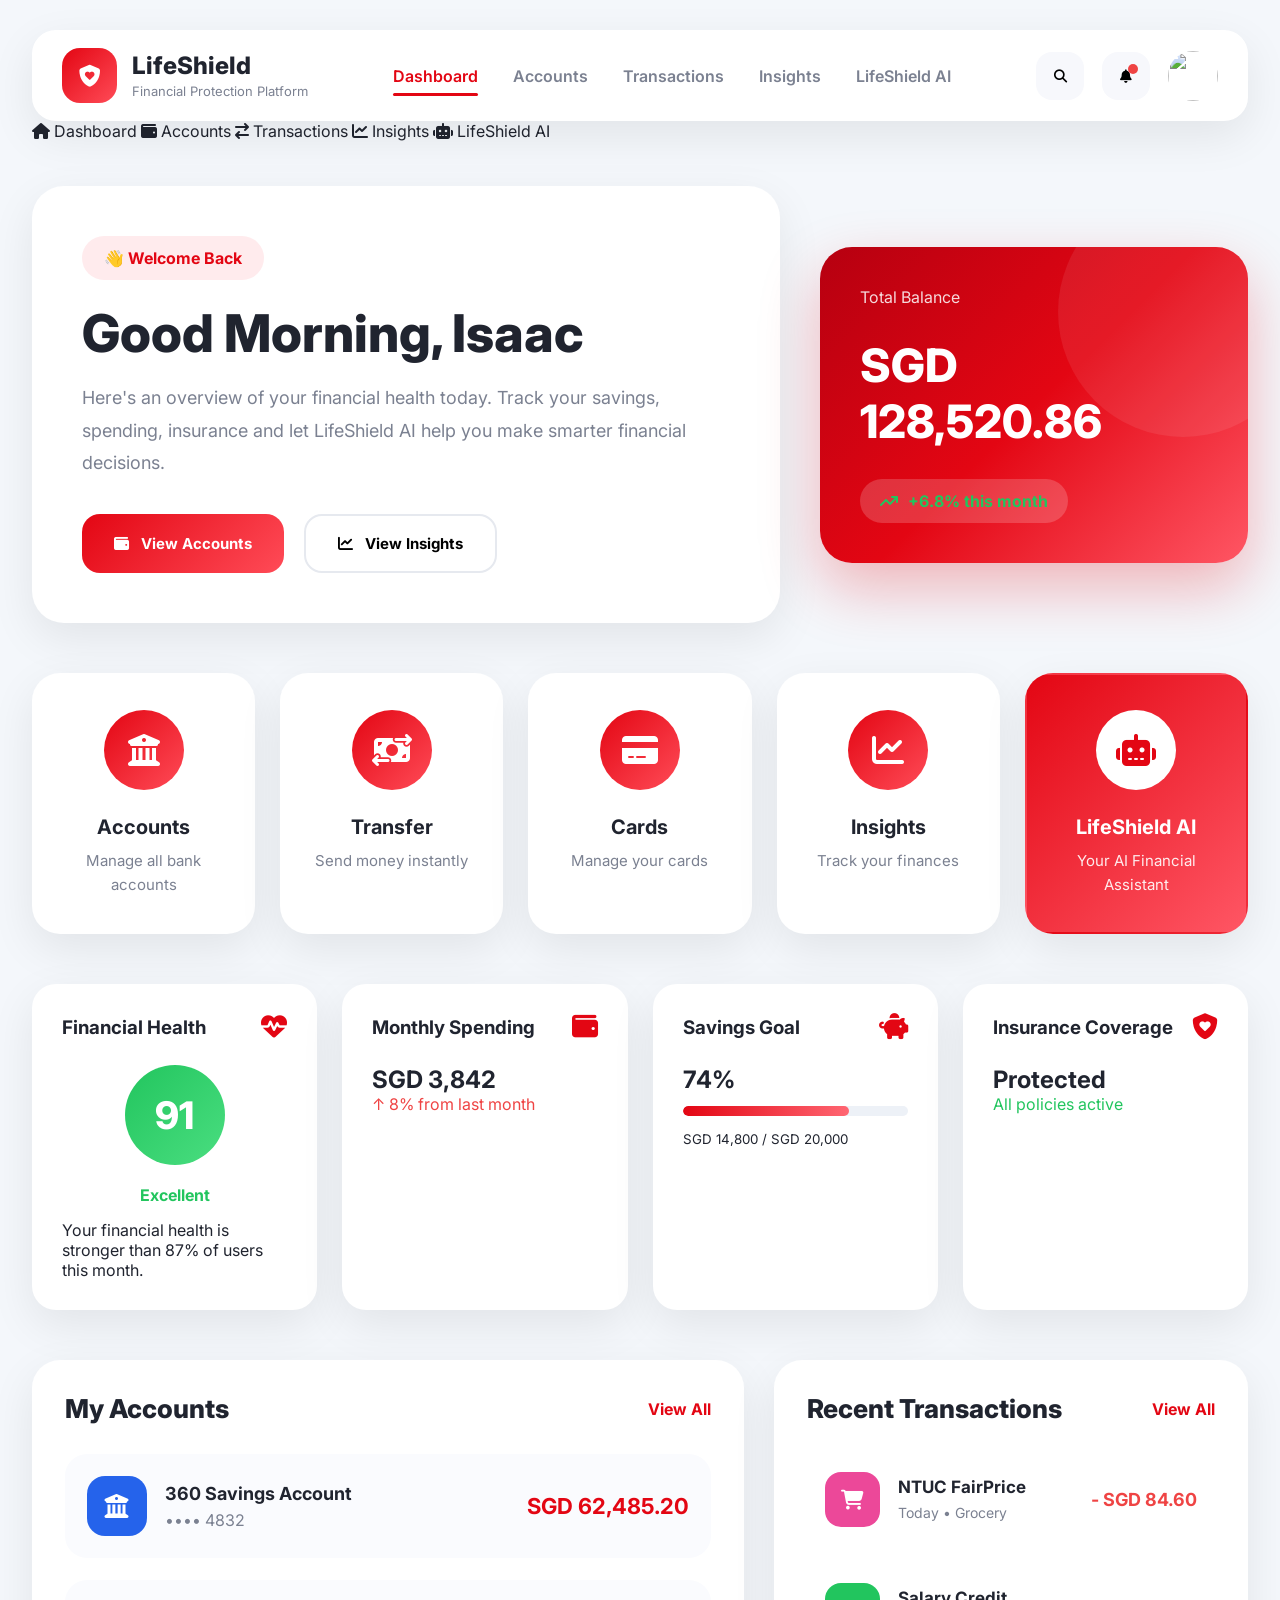
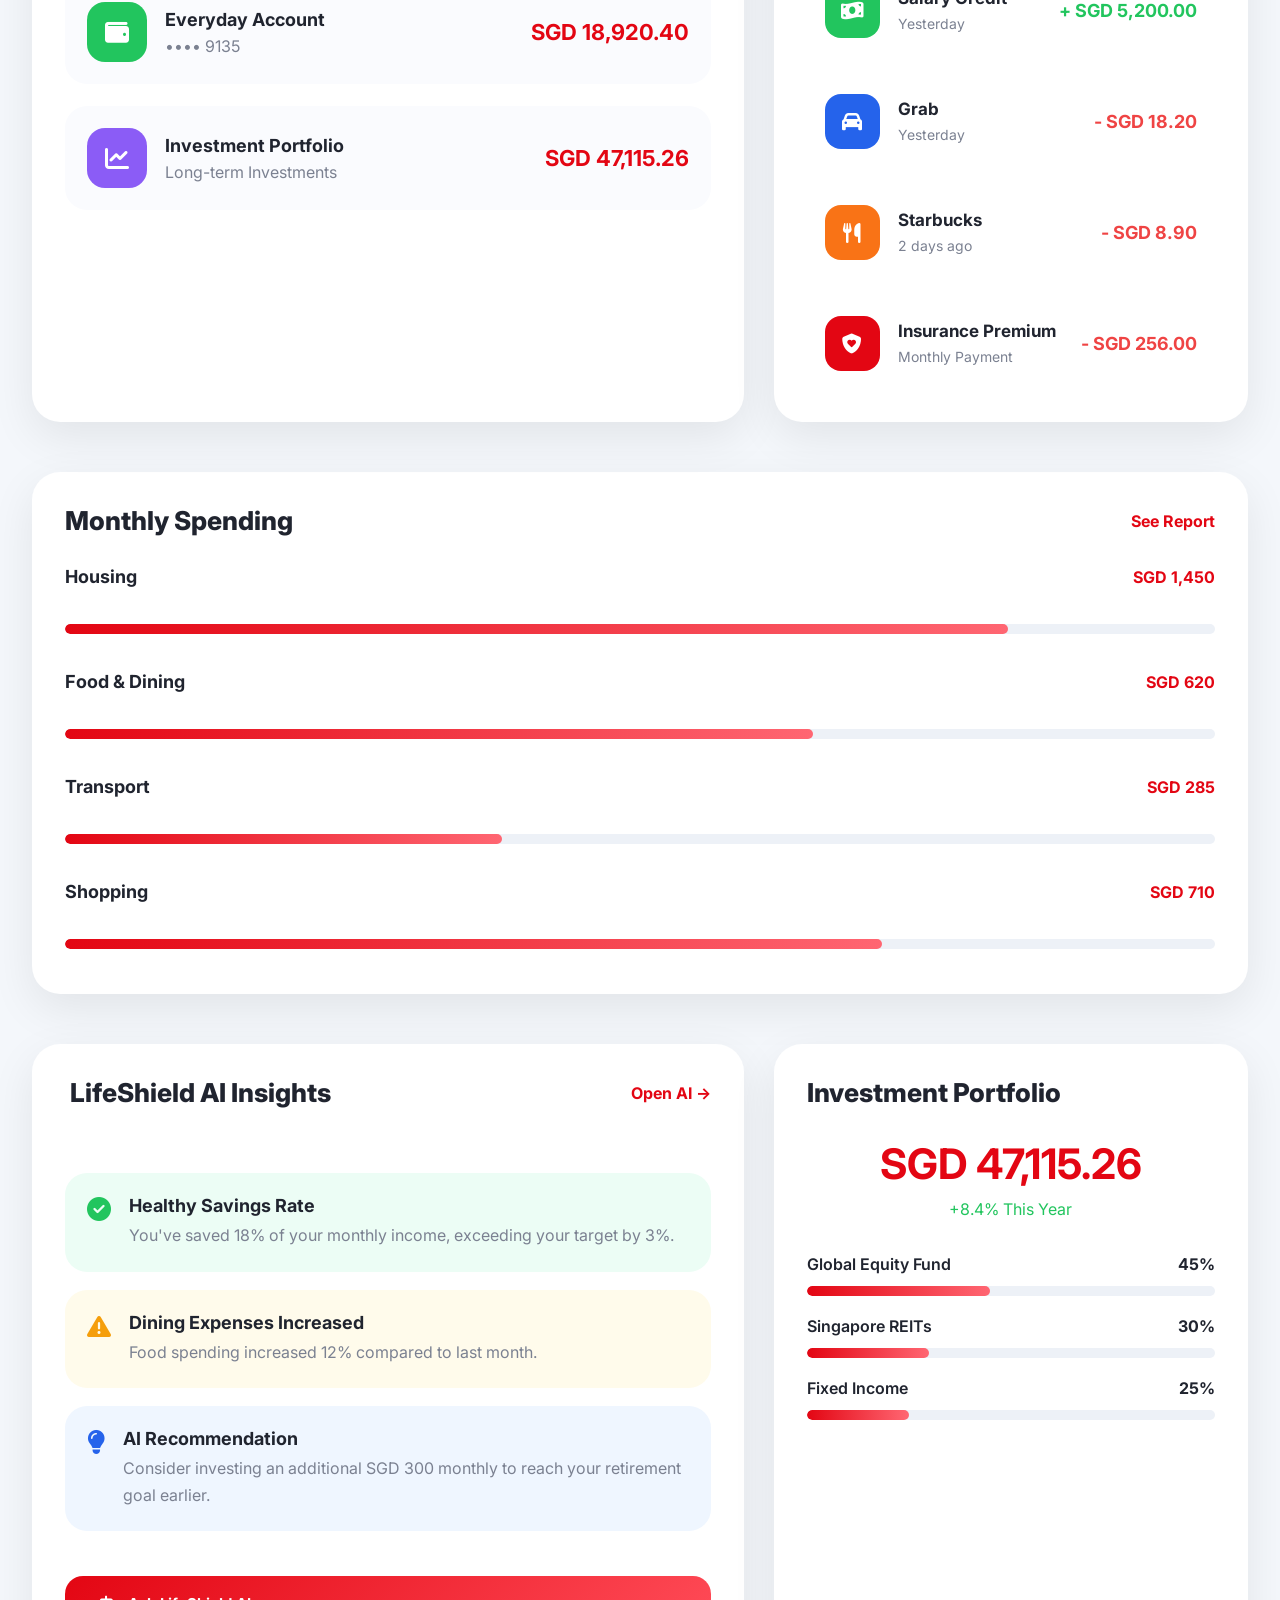
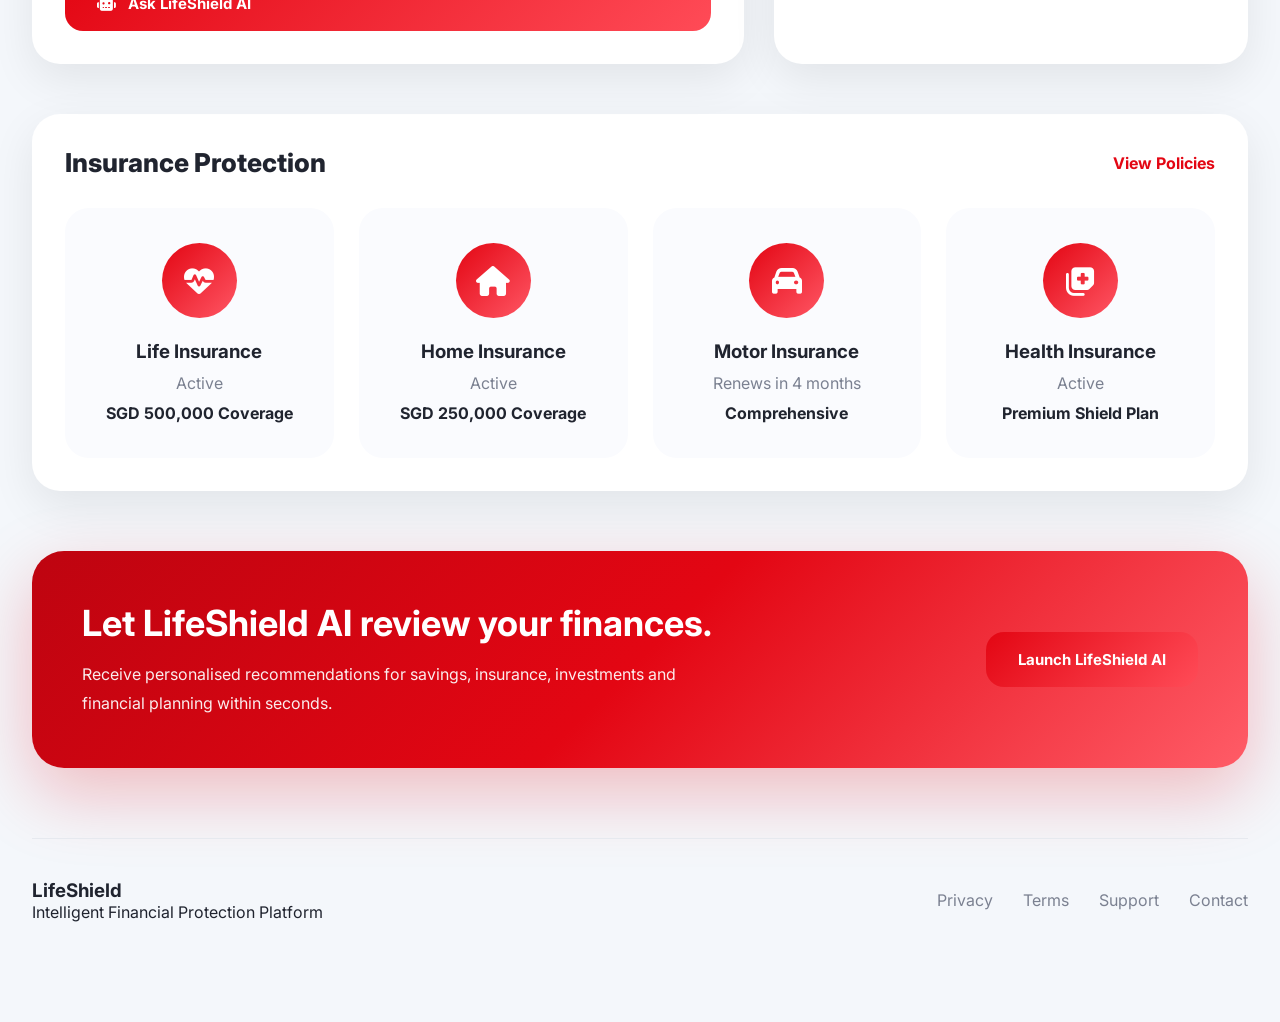
==== commit 6525e43f: "Add dedicated LifeShield AI page" ====
--- a/index.html
+++ b/index.html
@@ -111,12 +111,6 @@
 
         </button>
 
-        <button id="darkToggle">
-
-            <i class="fa-solid fa-moon"></i>
-
-        </button>
-
         <img src="https://i.pravatar.cc/150?img=12"
              class="profile">
 
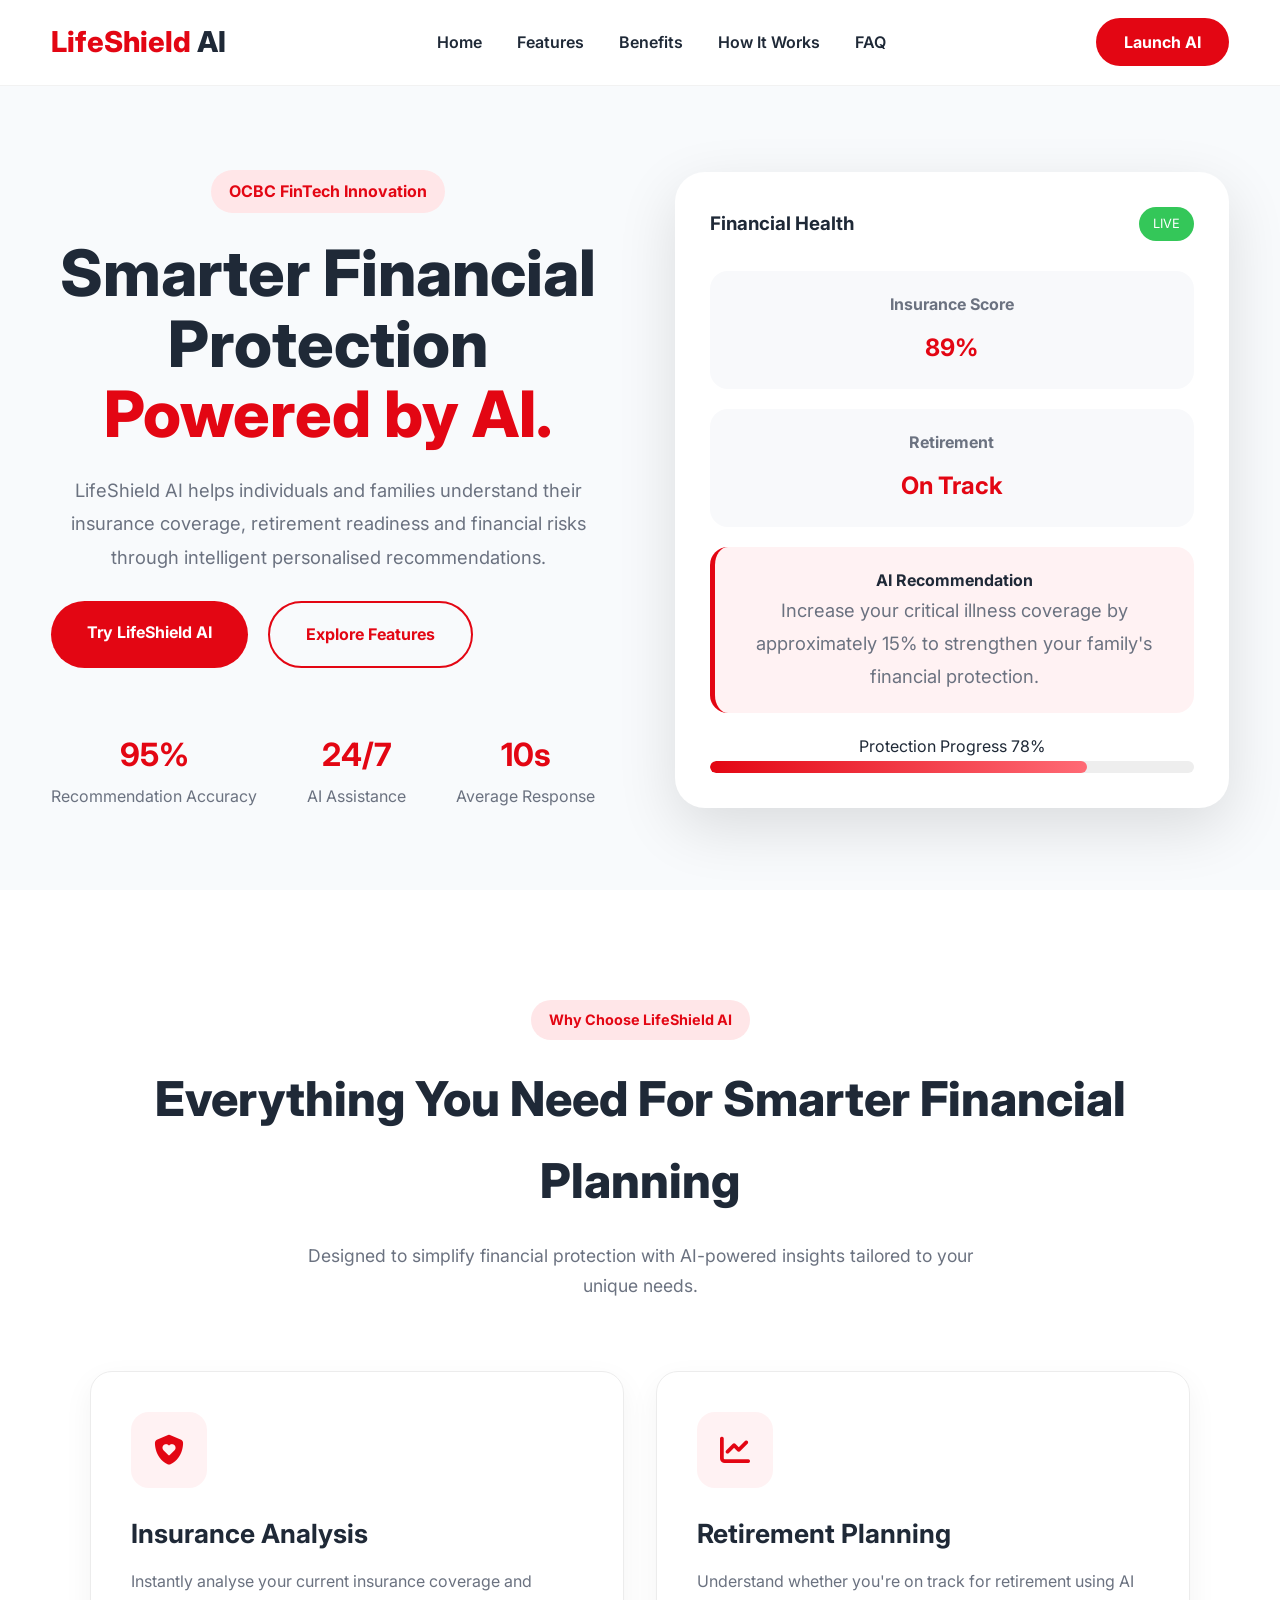
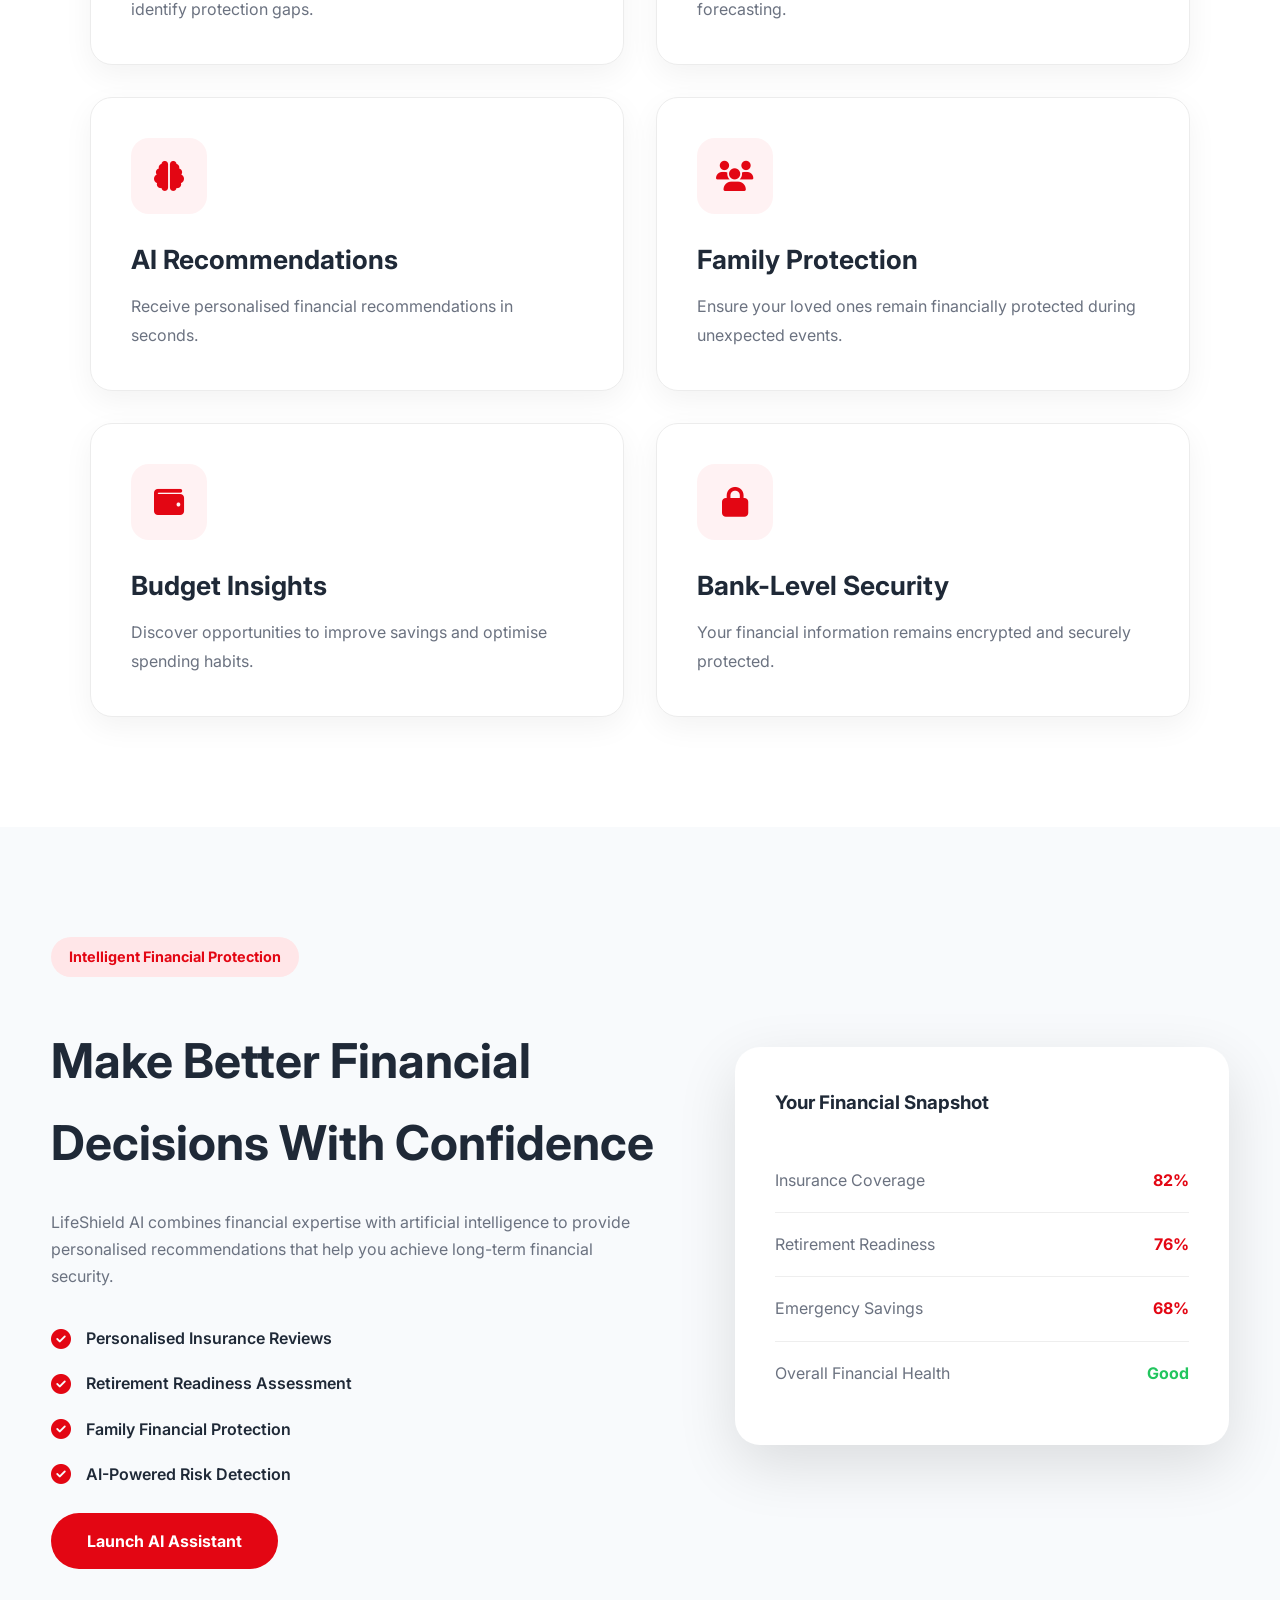
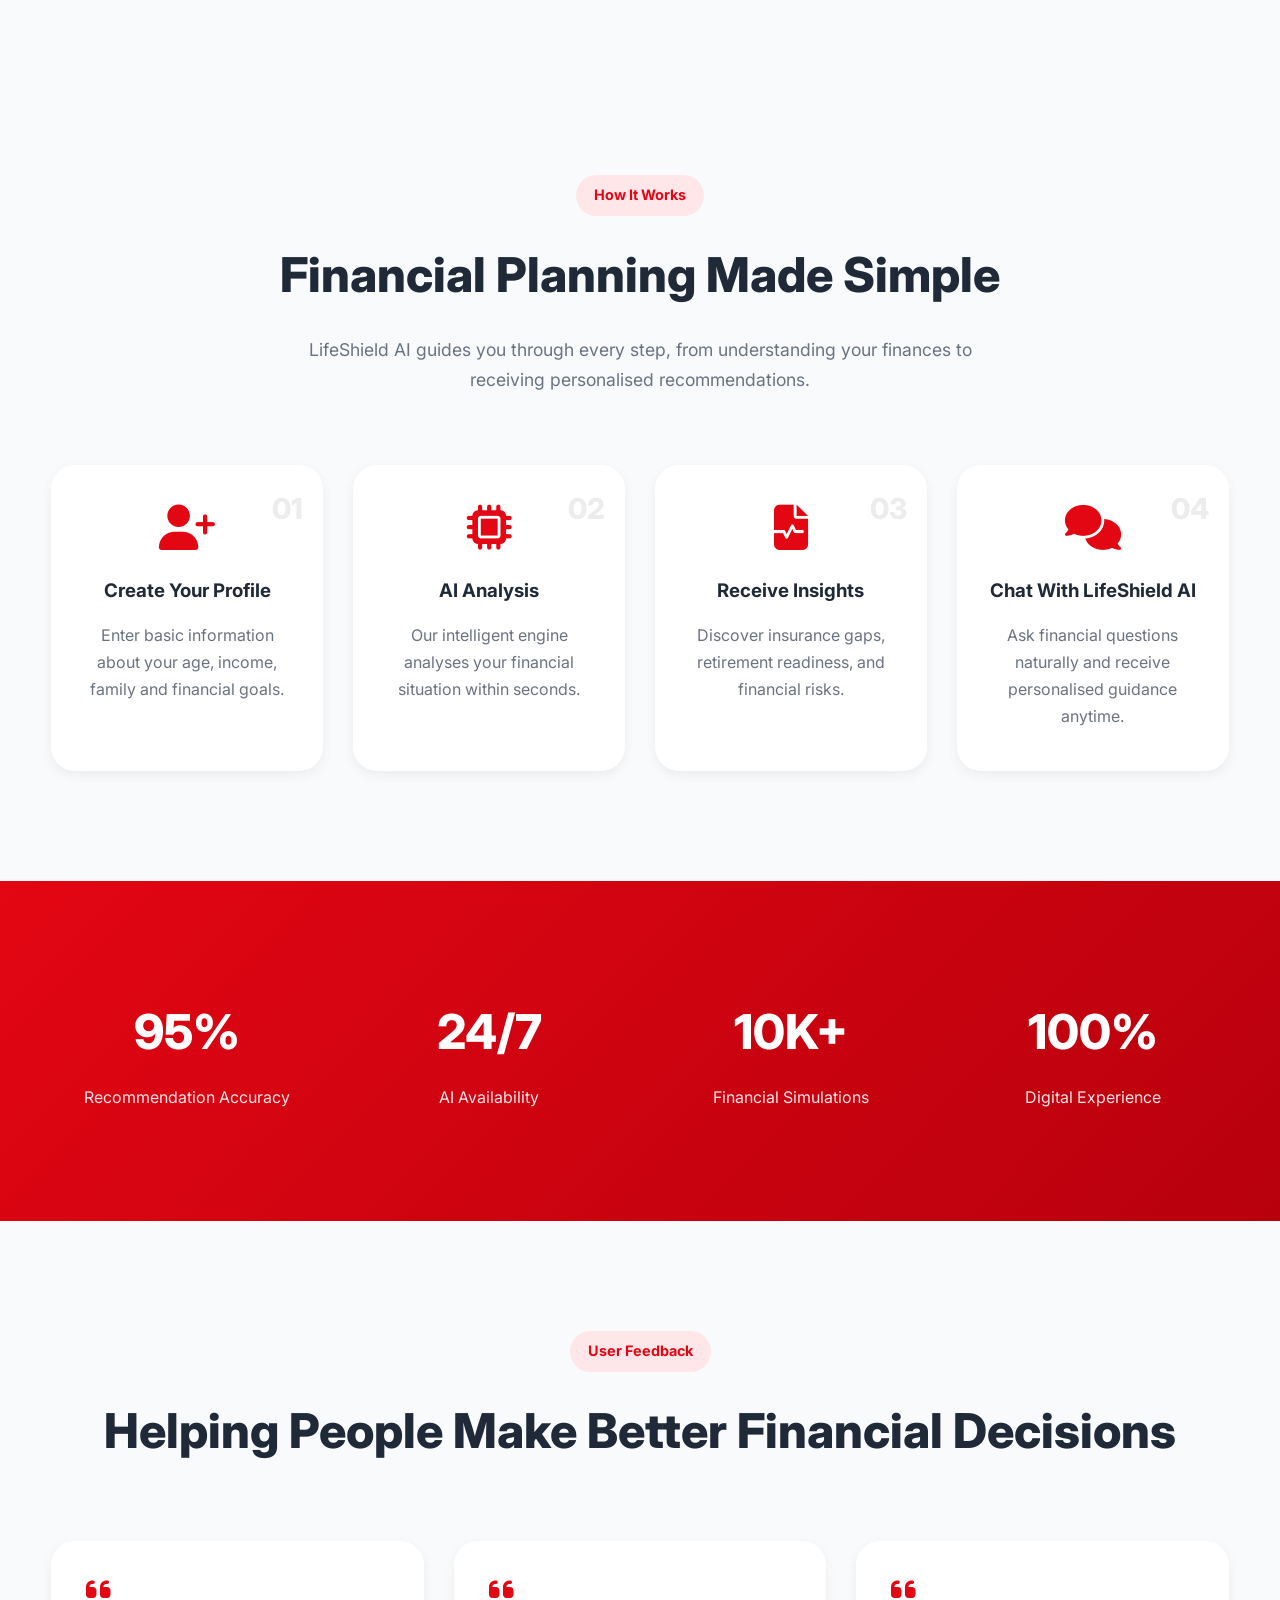
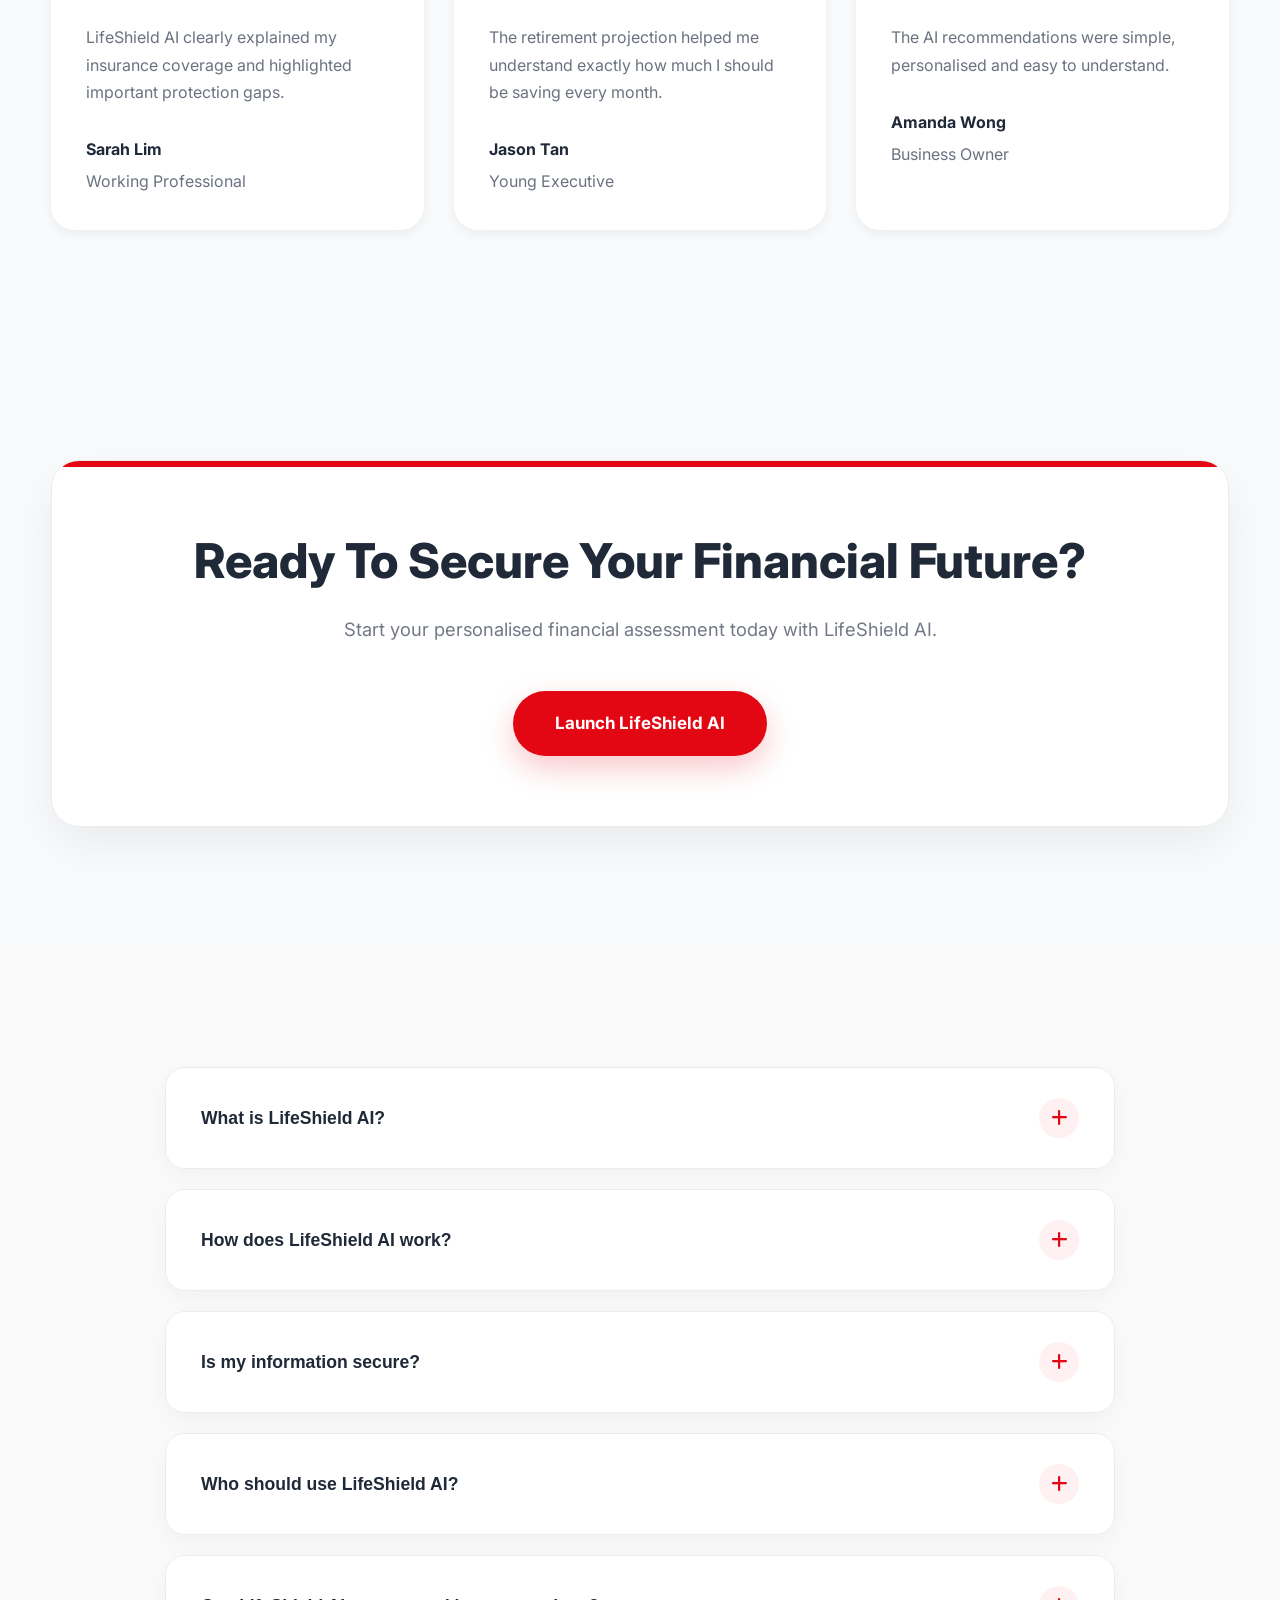
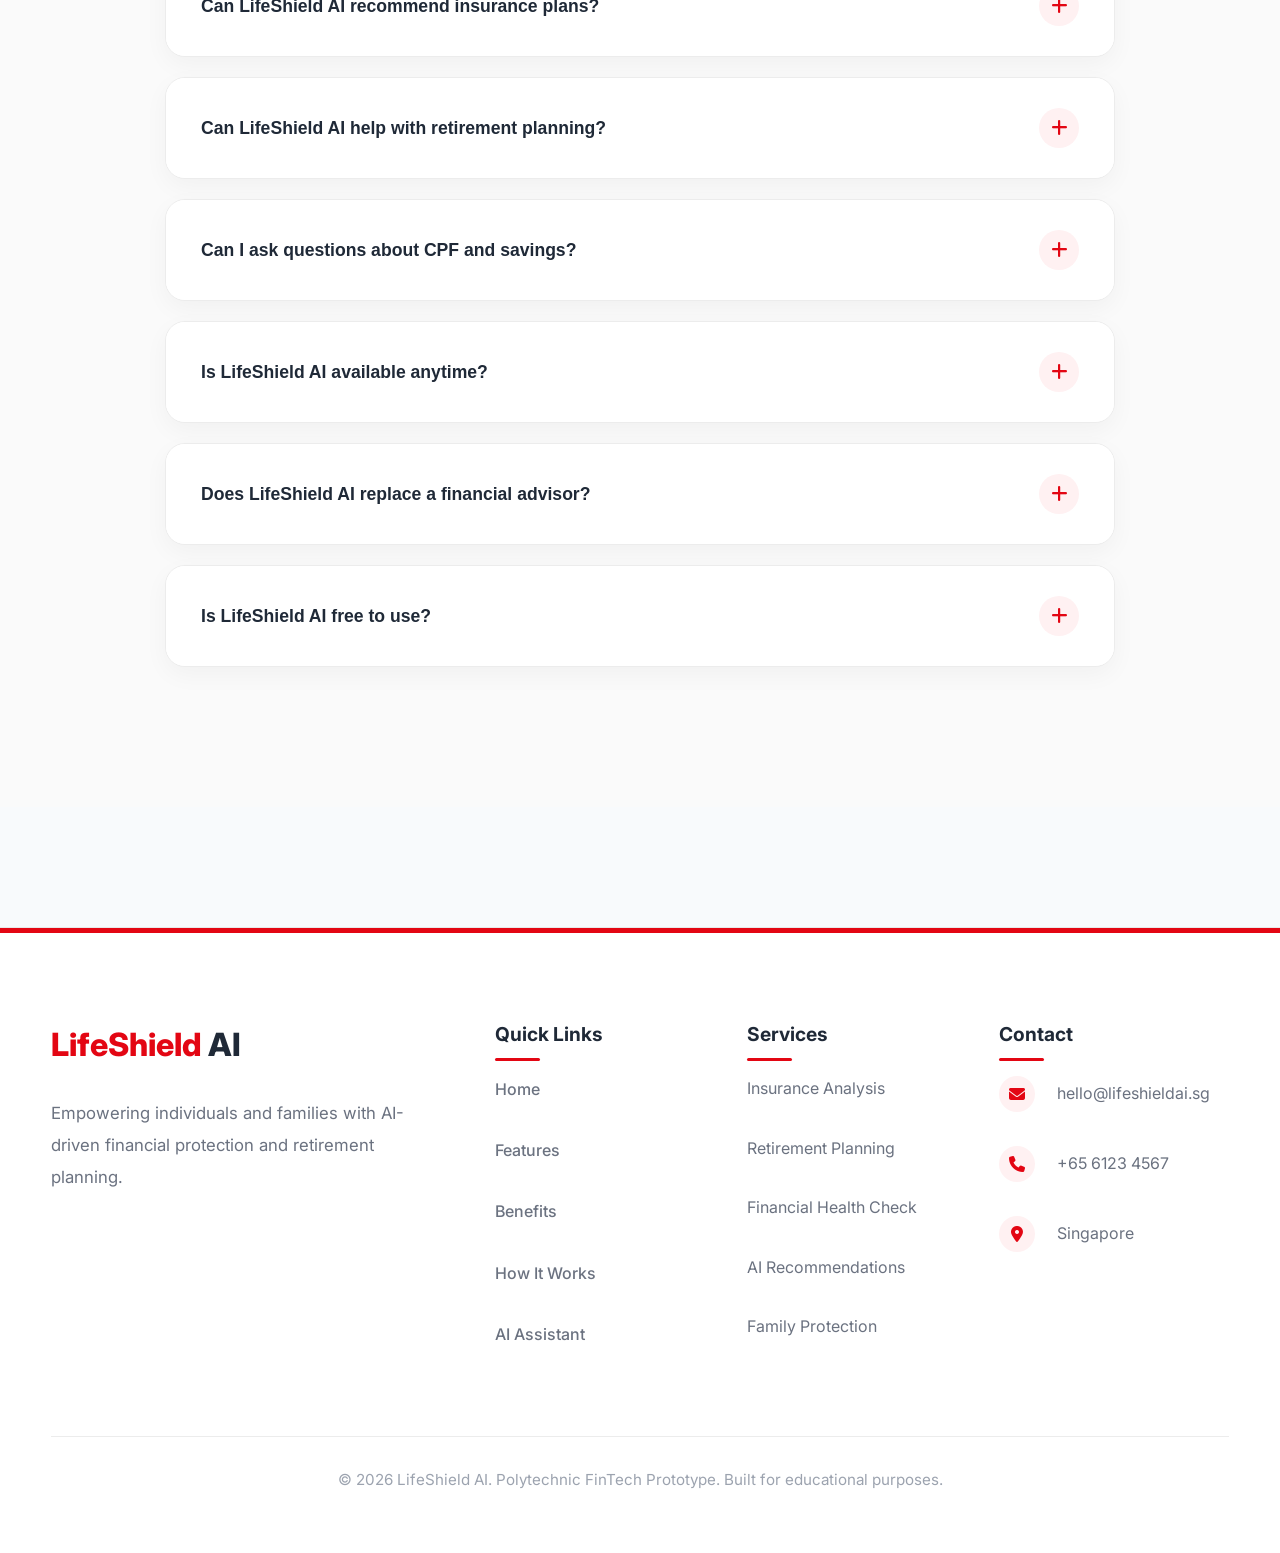
==== commit 39038acb: "Updated website" ====
--- a/index.html
+++ b/index.html
@@ -4,1086 +4,1122 @@
 <head>
 
     <meta charset="UTF-8">
-    <meta name="viewport"
-          content="width=device-width, initial-scale=1.0">
-
-    <title>LifeShield Dashboard</title>
-
-    <!-- Google Font -->
-
-    <link rel="preconnect"
-          href="https://fonts.googleapis.com">
-
-    <link rel="preconnect"
-          href="https://fonts.gstatic.com"
-          crossorigin>
+
+    <meta name="viewport" content="width=device-width, initial-scale=1.0">
+
+    <title>LifeShield AI | Smart Financial Protection</title>
+
+    <meta name="description"
+        content="LifeShield AI is an intelligent financial planning assistant that helps Singaporeans make better insurance and retirement decisions.">
+
+    <meta name="keywords"
+        content="LifeShield AI, OCBC, FinTech, Insurance, Retirement, AI, Financial Planning">
+
+    <meta name="author" content="LifeShield AI">
+
+    <!-- Google Fonts -->
+
+    <link rel="preconnect" href="https://fonts.googleapis.com">
+
+    <link rel="preconnect" href="https://fonts.gstatic.com" crossorigin>
 
     <link href="https://fonts.googleapis.com/css2?family=Inter:wght@300;400;500;600;700;800&display=swap"
-          rel="stylesheet">
+        rel="stylesheet">
 
     <!-- Font Awesome -->
 
     <link rel="stylesheet"
-          href="https://cdnjs.cloudflare.com/ajax/libs/font-awesome/6.7.2/css/all.min.css">
+        href="https://cdnjs.cloudflare.com/ajax/libs/font-awesome/6.7.2/css/all.min.css">
 
     <!-- CSS -->
 
-    <link rel="stylesheet"
-          href="style.css">
+    <link rel="stylesheet" href="css/style.css">
+
+    <link rel="stylesheet" href="css/responsive.css">
+
+    <!-- Favicon -->
+
+    <link rel="icon" href="assets/logo.png">
 
 </head>
 
 <body>
 
-<div class="app">
-
-<!-- ===========================
-     TOP NAVIGATION
-=========================== -->
-
-<header class="navbar">
-
-    <div class="logo">
-
-        <div class="logo-icon">
-
-            <i class="fa-solid fa-shield-heart"></i>
-
-        </div>
-
-        <div>
-
-            <h2>LifeShield</h2>
-
-            <span>Financial Protection Platform</span>
-
-        </div>
-
-    </div>
-
-    <nav class="nav-links">
-
-        <a href="#" class="active">
-
-            Dashboard
-
-        </a>
-
-        <a href="#accounts">
-
-            Accounts
-
-        </a>
-
-        <a href="#transactions">
-
-            Transactions
-
-        </a>
-
-        <a href="#insights">
-
-            Insights
-
-        </a>
-
-        <a href="lifeshield-ai.html">
-
-            LifeShield AI
-
-        </a>
-
-    </nav>
-
-    <div class="nav-right">
-
-        <button class="search-btn">
-
-            <i class="fa-solid fa-magnifying-glass"></i>
+    <!-- ========================= -->
+    <!-- NAVBAR -->
+    <!-- ========================= -->
+
+    <header class="header">
+
+        <div class="container navbar">
+
+            <a href="index.html" class="logo">
+
+                <span class="logo-red">LifeShield</span>
+
+                <span class="logo-dark">AI</span>
+
+            </a>
+
+            <nav class="nav-menu">
+
+                <a href="#home">Home</a>
+
+                <a href="#features">Features</a>
+
+                <a href="#benefits">Benefits</a>
+
+                <a href="#how-it-works">How It Works</a>
+
+                <a href="#faq">FAQ</a>
+
+            </nav>
+
+            <div class="nav-actions">
+
+                <a href="lifeshield-ai.html" class="btn-nav">
+
+                    Launch AI
+
+                </a>
+
+            </div>
+
+            <div class="menu-toggle">
+
+                <i class="fa-solid fa-bars"></i>
+
+            </div>
+
+        </div>
+
+    </header>
+
+    <!-- ========================= -->
+    <!-- HERO -->
+    <!-- ========================= -->
+
+    <section class="hero" id="home">
+
+        <div class="container hero-grid">
+
+            <div class="hero-content">
+
+                <span class="hero-tag">
+
+                    OCBC FinTech Innovation
+
+                </span>
+
+                <h1>
+
+                    Smarter Financial Protection
+
+                    <span>Powered by AI.</span>
+
+                </h1>
+
+                <p>
+
+                    LifeShield AI helps individuals and families understand
+                    their insurance coverage, retirement readiness and
+                    financial risks through intelligent personalised
+                    recommendations.
+
+                </p>
+
+                <br>
+
+                <div class="hero-buttons">
+
+                    <a href="lifeshield-ai.html" class="btn-primary">
+
+                        Try LifeShield AI
+
+                    </a>
+
+                    <a href="#features" class="btn-secondary">
+
+                        Explore Features
+
+                    </a>
+
+                </div>
+
+                <div class="hero-stats">
+
+                    <div class="stat">
+
+                        <h2>95%</h2>
+
+                        <span>Recommendation Accuracy</span>
+
+                    </div>
+
+                    <div class="stat">
+
+                        <h2>24/7</h2>
+
+                        <span>AI Assistance</span>
+
+                    </div>
+
+                    <div class="stat">
+
+                        <h2>10s</h2>
+
+                        <span>Average Response</span>
+
+                    </div>
+
+                </div>
+
+            </div>
+
+            <div class="hero-image">
+
+                <div class="dashboard-card">
+
+                    <div class="dashboard-top">
+
+                        <h3>Financial Health</h3>
+
+                        <span class="live">LIVE</span>
+
+                    </div>
+
+                    <div class="dashboard-body">
+
+                        <div class="small-card">
+
+                            <h4>Insurance Score</h4>
+
+                            <strong>89%</strong>
+
+                        </div>
+
+                        <div class="small-card">
+
+                            <h4>Retirement</h4>
+
+                            <strong>On Track</strong>
+
+                        </div>
+
+                        <div class="recommendation">
+
+                            <h4>AI Recommendation</h4>
+
+                            <p>
+
+                                Increase your critical illness coverage
+                                by approximately 15% to strengthen your
+                                family's financial protection.
+
+                            </p>
+
+                        </div>
+
+                        <div class="progress-wrapper">
+
+                            <div class="progress-header">
+
+                                <span>Protection Progress</span>
+
+                                <span>78%</span>
+
+                            </div>
+
+                            <div class="progress">
+
+                                <div class="progress-fill"></div>
+
+                            </div>
+
+                        </div>
+
+                    </div>
+
+                </div>
+
+            </div>
+
+        </div>
+
+    </section>
+
+    <!-- ========================= -->
+<!-- FEATURES -->
+<!-- ========================= -->
+
+<section class="features section" id="features">
+
+    <div class="container">
+
+        <div class="section-header">
+
+            <span class="section-tag">
+                Why Choose LifeShield AI
+            </span>
+
+            <h2>
+                Everything You Need For Smarter Financial Planning
+            </h2>
+
+            <p>
+                Designed to simplify financial protection with
+                AI-powered insights tailored to your unique needs.
+            </p>
+
+        </div>
+
+        <div class="features-grid">
+
+            <div class="feature-card">
+
+                <div class="feature-icon">
+                    <i class="fa-solid fa-shield-heart"></i>
+                </div>
+
+                <h3>Insurance Analysis</h3>
+
+                <p>
+                    Instantly analyse your current insurance
+                    coverage and identify protection gaps.
+                </p>
+
+            </div>
+
+            <div class="feature-card">
+
+                <div class="feature-icon">
+                    <i class="fa-solid fa-chart-line"></i>
+                </div>
+
+                <h3>Retirement Planning</h3>
+
+                <p>
+                    Understand whether you're on track
+                    for retirement using AI forecasting.
+                </p>
+
+            </div>
+
+            <div class="feature-card">
+
+                <div class="feature-icon">
+                    <i class="fa-solid fa-brain"></i>
+                </div>
+
+                <h3>AI Recommendations</h3>
+
+                <p>
+                    Receive personalised financial
+                    recommendations in seconds.
+                </p>
+
+            </div>
+
+            <div class="feature-card">
+
+                <div class="feature-icon">
+                    <i class="fa-solid fa-users"></i>
+                </div>
+
+                <h3>Family Protection</h3>
+
+                <p>
+                    Ensure your loved ones remain financially
+                    protected during unexpected events.
+                </p>
+
+            </div>
+
+            <div class="feature-card">
+
+                <div class="feature-icon">
+                    <i class="fa-solid fa-wallet"></i>
+                </div>
+
+                <h3>Budget Insights</h3>
+
+                <p>
+                    Discover opportunities to improve
+                    savings and optimise spending habits.
+                </p>
+
+            </div>
+
+            <div class="feature-card">
+
+                <div class="feature-icon">
+                    <i class="fa-solid fa-lock"></i>
+                </div>
+
+                <h3>Bank-Level Security</h3>
+
+                <p>
+                    Your financial information remains
+                    encrypted and securely protected.
+                </p>
+
+            </div>
+
+        </div>
+
+    </div>
+
+</section>
+
+<!-- ========================= -->
+<!-- BENEFITS -->
+<!-- ========================= -->
+
+<section class="benefits section" id="benefits">
+
+    <div class="container benefits-grid">
+
+        <div class="benefits-left">
+
+            <span class="section-tag">
+                Intelligent Financial Protection
+            </span>
+
+            <h2>
+                Make Better Financial Decisions With Confidence
+            </h2>
+
+            <p>
+
+                LifeShield AI combines financial expertise with
+                artificial intelligence to provide personalised
+                recommendations that help you achieve long-term
+                financial security.
+
+            </p>
+
+            <div class="benefit-list">
+
+                <div class="benefit-item">
+
+                    <i class="fa-solid fa-circle-check"></i>
+
+                    Personalised Insurance Reviews
+
+                </div>
+
+                <div class="benefit-item">
+
+                    <i class="fa-solid fa-circle-check"></i>
+
+                    Retirement Readiness Assessment
+
+                </div>
+
+                <div class="benefit-item">
+
+                    <i class="fa-solid fa-circle-check"></i>
+
+                    Family Financial Protection
+
+                </div>
+
+                <div class="benefit-item">
+
+                    <i class="fa-solid fa-circle-check"></i>
+
+                    AI-Powered Risk Detection
+
+                </div>
+
+            </div>
+
+            <a href="lifeshield-ai.html" class="btn-primary">
+
+                Launch AI Assistant
+
+            </a>
+
+        </div>
+
+        <div class="benefits-right">
+
+            <div class="summary-card">
+
+                <h3>Your Financial Snapshot</h3>
+
+                <div class="summary-item">
+
+                    <span>Insurance Coverage</span>
+
+                    <strong>82%</strong>
+
+                </div>
+
+                <div class="summary-item">
+
+                    <span>Retirement Readiness</span>
+
+                    <strong>76%</strong>
+
+                </div>
+
+                <div class="summary-item">
+
+                    <span>Emergency Savings</span>
+
+                    <strong>68%</strong>
+
+                </div>
+
+                <div class="summary-item">
+
+                    <span>Overall Financial Health</span>
+
+                    <strong class="highlight">Good</strong>
+
+                </div>
+
+            </div>
+
+        </div>
+
+    </div>
+
+</section>
+
+<!-- ========================= -->
+<!-- HOW IT WORKS -->
+<!-- ========================= -->
+
+<section class="how-it-works section" id="how-it-works">
+
+    <div class="container">
+
+        <div class="section-header">
+
+            <span class="section-tag">
+                How It Works
+            </span>
+
+            <h2>
+
+                Financial Planning Made Simple
+
+            </h2>
+
+            <p>
+
+                LifeShield AI guides you through every step,
+                from understanding your finances to receiving
+                personalised recommendations.
+
+            </p>
+
+        </div>
+
+        <div class="steps-grid">
+
+            <div class="step-card">
+
+                <div class="step-number">01</div>
+
+                <i class="fa-solid fa-user-plus"></i>
+
+                <h3>Create Your Profile</h3>
+
+                <p>
+
+                    Enter basic information about your age,
+                    income, family and financial goals.
+
+                </p>
+
+            </div>
+
+            <div class="step-card">
+
+                <div class="step-number">02</div>
+
+                <i class="fa-solid fa-microchip"></i>
+
+                <h3>AI Analysis</h3>
+
+                <p>
+
+                    Our intelligent engine analyses your
+                    financial situation within seconds.
+
+                </p>
+
+            </div>
+
+            <div class="step-card">
+
+                <div class="step-number">03</div>
+
+                <i class="fa-solid fa-file-waveform"></i>
+
+                <h3>Receive Insights</h3>
+
+                <p>
+
+                    Discover insurance gaps,
+                    retirement readiness,
+                    and financial risks.
+
+                </p>
+
+            </div>
+
+            <div class="step-card">
+
+                <div class="step-number">04</div>
+
+                <i class="fa-solid fa-comments"></i>
+
+                <h3>Chat With LifeShield AI</h3>
+
+                <p>
+
+                    Ask financial questions naturally and
+                    receive personalised guidance anytime.
+
+                </p>
+
+            </div>
+
+        </div>
+
+    </div>
+
+</section>
+
+<!-- ========================= -->
+<!-- STATISTICS -->
+<!-- ========================= -->
+
+<section class="statistics section">
+
+    <div class="container">
+
+        <div class="stats-grid">
+
+            <div class="stat-card">
+
+                <h2>95%</h2>
+
+                <span>Recommendation Accuracy</span>
+
+            </div>
+
+            <div class="stat-card">
+
+                <h2>24/7</h2>
+
+                <span>AI Availability</span>
+
+            </div>
+
+            <div class="stat-card">
+
+                <h2>10K+</h2>
+
+                <span>Financial Simulations</span>
+
+            </div>
+
+            <div class="stat-card">
+
+                <h2>100%</h2>
+
+                <span>Digital Experience</span>
+
+            </div>
+
+        </div>
+
+    </div>
+
+</section>
+
+<!-- ========================= -->
+<!-- TESTIMONIALS -->
+<!-- ========================= -->
+
+<section class="testimonials section">
+
+    <div class="container">
+
+        <div class="section-header">
+
+            <span class="section-tag">
+
+                User Feedback
+
+            </span>
+
+            <h2>
+
+                Helping People Make Better Financial Decisions
+
+            </h2>
+
+        </div>
+
+        <div class="testimonial-grid">
+
+            <div class="testimonial-card">
+
+                <i class="fa-solid fa-quote-left"></i>
+
+                <p>
+
+                    LifeShield AI clearly explained my
+                    insurance coverage and highlighted
+                    important protection gaps.
+
+                </p>
+
+                <h4>Sarah Lim</h4>
+
+                <span>Working Professional</span>
+
+            </div>
+
+            <div class="testimonial-card">
+
+                <i class="fa-solid fa-quote-left"></i>
+
+                <p>
+
+                    The retirement projection helped me
+                    understand exactly how much I should
+                    be saving every month.
+
+                </p>
+
+                <h4>Jason Tan</h4>
+
+                <span>Young Executive</span>
+
+            </div>
+
+            <div class="testimonial-card">
+
+                <i class="fa-solid fa-quote-left"></i>
+
+                <p>
+
+                    The AI recommendations were simple,
+                    personalised and easy to understand.
+
+                </p>
+
+                <h4>Amanda Wong</h4>
+
+                <span>Business Owner</span>
+
+            </div>
+
+        </div>
+
+    </div>
+
+</section>
+
+<!-- ========================= -->
+<!-- CALL TO ACTION -->
+<!-- ========================= -->
+
+<section class="cta">
+
+    <div class="container">
+
+        <div class="cta-card">
+
+            <h2>
+
+                Ready To Secure Your Financial Future?
+
+            </h2>
+
+            <p>
+
+                Start your personalised financial assessment
+                today with LifeShield AI.
+
+            </p>
+
+            <a href="lifeshield-ai.html" class="btn-primary">
+
+                Launch LifeShield AI
+
+            </a>
+
+        </div>
+
+    </div>
+
+</section>
+
+<!-- ========================= -->
+<!-- FAQ -->
+<!-- ========================= -->
+
+<section class="faq section" id="faq">
+
+    <div class="faq-container">
+
+    <!-- FAQ 1 -->
+
+    <div class="faq-item">
+
+        <button class="faq-question">
+
+            <span>What is LifeShield AI?</span>
+
+            <i class="fa-solid fa-plus"></i>
 
         </button>
 
-        <button class="notification-btn">
-
-            <i class="fa-solid fa-bell"></i>
-
-            <span class="notification-dot"></span>
+        <div class="faq-answer">
+
+            <p>
+                LifeShield AI is an AI-powered financial assistant that helps users better understand insurance, retirement planning, savings goals, and financial protection through personalised conversations.
+            </p>
+
+        </div>
+
+    </div>
+
+    <!-- FAQ 2 -->
+
+    <div class="faq-item">
+
+        <button class="faq-question">
+
+            <span>How does LifeShield AI work?</span>
+
+            <i class="fa-solid fa-plus"></i>
 
         </button>
 
-        <img src="https://i.pravatar.cc/150?img=12"
-             class="profile">
-
-    </div>
-
-    <button class="menu-btn">
-
-        <i class="fa-solid fa-bars"></i>
-
-    </button>
-
-</header>
-
-<!-- ===========================
-     MOBILE NAVIGATION
-=========================== -->
-
-<nav class="mobile-menu">
-
-    <a href="#">
-
-        <i class="fa-solid fa-house"></i>
-
-        Dashboard
-
-    </a>
-
-    <a href="#accounts">
-
-        <i class="fa-solid fa-wallet"></i>
-
-        Accounts
-
-    </a>
-
-    <a href="#transactions">
-
-        <i class="fa-solid fa-arrow-right-arrow-left"></i>
-
-        Transactions
-
-    </a>
-
-    <a href="#insights">
-
-        <i class="fa-solid fa-chart-line"></i>
-
-        Insights
-
-    </a>
-
-    <a href="lifeshield-ai.html">
-
-        <i class="fa-solid fa-robot"></i>
-
-        LifeShield AI
-
-    </a>
-
-</nav>
-
-<!-- =========================================
-     HERO / DASHBOARD
-========================================= -->
-
-<main class="dashboard">
-
-<section class="hero">
-
-    <div class="hero-left">
-
-        <span class="welcome-tag">
-
-            👋 Welcome Back
-
-        </span>
-
-        <h1>
-
-            Good Morning, Isaac
-
-        </h1>
-
-        <p>
-
-            Here's an overview of your financial health today.
-            Track your savings, spending, insurance and let
-            LifeShield AI help you make smarter financial decisions.
-
-        </p>
-
-        <div class="hero-buttons">
-
-            <button class="primary-btn">
-
-                <i class="fa-solid fa-wallet"></i>
-
-                View Accounts
-
-            </button>
-
-            <button class="secondary-btn">
-
-                <i class="fa-solid fa-chart-line"></i>
-
-                View Insights
-
-            </button>
-
-        </div>
-
-    </div>
-
-    <div class="hero-right">
-
-        <div class="balance-card">
-
-            <span>Total Balance</span>
-
-            <h2>
-
-                SGD 128,520.86
-
-            </h2>
-
-            <div class="balance-change positive">
-
-                <i class="fa-solid fa-arrow-trend-up"></i>
-
-                +6.8% this month
-
-            </div>
-
-        </div>
-
-    </div>
+        <div class="faq-answer">
+
+            <p>
+                Simply ask a question in natural language. LifeShield AI analyses your query and provides personalised financial guidance, educational information and recommendations within seconds.
+            </p>
+
+        </div>
+
+    </div>
+
+    <!-- FAQ 3 -->
+
+    <div class="faq-item">
+
+        <button class="faq-question">
+
+            <span>Is my information secure?</span>
+
+            <i class="fa-solid fa-plus"></i>
+
+        </button>
+
+        <div class="faq-answer">
+
+            <p>
+                Yes. This prototype demonstrates how secure AI interactions can be delivered. In a production environment, user information would be encrypted and protected using enterprise-grade security practices.
+            </p>
+
+        </div>
+
+    </div>
+
+    <!-- FAQ 4 -->
+
+    <div class="faq-item">
+
+        <button class="faq-question">
+
+            <span>Who should use LifeShield AI?</span>
+
+            <i class="fa-solid fa-plus"></i>
+
+        </button>
+
+        <div class="faq-answer">
+
+            <p>
+                LifeShield AI is suitable for students, working adults, young families, homeowners and retirees who want to make more informed financial decisions.
+            </p>
+
+        </div>
+
+    </div>
+
+    <!-- FAQ 5 -->
+
+    <div class="faq-item">
+
+        <button class="faq-question">
+
+            <span>Can LifeShield AI recommend insurance plans?</span>
+
+            <i class="fa-solid fa-plus"></i>
+
+        </button>
+
+        <div class="faq-answer">
+
+            <p>
+                LifeShield AI can explain different insurance products and highlight possible coverage gaps. It provides educational recommendations and does not replace advice from a licensed financial adviser.
+            </p>
+
+        </div>
+
+    </div>
+
+    <!-- FAQ 6 -->
+
+    <div class="faq-item">
+
+        <button class="faq-question">
+
+            <span>Can LifeShield AI help with retirement planning?</span>
+
+            <i class="fa-solid fa-plus"></i>
+
+        </button>
+
+        <div class="faq-answer">
+
+            <p>
+                Yes. LifeShield AI can provide general retirement planning guidance, estimate retirement readiness based on information you provide, and suggest areas that may need attention.
+            </p>
+
+        </div>
+
+    </div>
+
+    <!-- FAQ 7 -->
+
+    <div class="faq-item">
+
+        <button class="faq-question">
+
+            <span>Can I ask questions about CPF and savings?</span>
+
+            <i class="fa-solid fa-plus"></i>
+
+        </button>
+
+        <div class="faq-answer">
+
+            <p>
+                Yes. You can ask general questions about budgeting, emergency funds, savings habits and CPF concepts. The AI aims to explain these topics in a simple and understandable way.
+            </p>
+
+        </div>
+
+    </div>
+
+    <!-- FAQ 8 -->
+
+    <div class="faq-item">
+
+        <button class="faq-question">
+
+            <span>Is LifeShield AI available anytime?</span>
+
+            <i class="fa-solid fa-plus"></i>
+
+        </button>
+
+        <div class="faq-answer">
+
+            <p>
+                Yes. LifeShield AI is designed to provide assistance 24 hours a day, 7 days a week, allowing users to receive financial guidance whenever they need it.
+            </p>
+
+        </div>
+
+    </div>
+
+    <!-- FAQ 9 -->
+
+    <div class="faq-item">
+
+        <button class="faq-question">
+
+            <span>Does LifeShield AI replace a financial advisor?</span>
+
+            <i class="fa-solid fa-plus"></i>
+
+        </button>
+
+        <div class="faq-answer">
+
+            <p>
+                No. LifeShield AI complements financial planning by providing educational insights and personalised guidance. Users should consult qualified professionals before making important financial decisions.
+            </p>
+
+        </div>
+
+    </div>
+
+    <!-- FAQ 10 -->
+
+    <div class="faq-item">
+
+        <button class="faq-question">
+
+            <span>Is LifeShield AI free to use?</span>
+
+            <i class="fa-solid fa-plus"></i>
+
+        </button>
+
+        <div class="faq-answer">
+
+            <p>
+                For this Polytechnic FinTech prototype, LifeShield AI is available for demonstration purposes. Future versions could include additional premium financial planning features and integrations.
+            </p>
+
+        </div>
+
+    </div>
+
+</div>
 
 </section>
 
-<!-- =========================================
-     QUICK ACTIONS
-========================================= -->
-
-<section class="quick-actions">
-
-    <a href="#" class="action-card">
-
-        <i class="fa-solid fa-building-columns"></i>
-
-        <h3>Accounts</h3>
-
-        <p>Manage all bank accounts</p>
-
-    </a>
-
-    <a href="#" class="action-card">
-
-        <i class="fa-solid fa-money-bill-transfer"></i>
-
-        <h3>Transfer</h3>
-
-        <p>Send money instantly</p>
-
-    </a>
-
-    <a href="#" class="action-card">
-
-        <i class="fa-solid fa-credit-card"></i>
-
-        <h3>Cards</h3>
-
-        <p>Manage your cards</p>
-
-    </a>
-
-    <a href="#" class="action-card">
-
-        <i class="fa-solid fa-chart-line"></i>
-
-        <h3>Insights</h3>
-
-        <p>Track your finances</p>
-
-    </a>
-
-    <a href="lifeshield-ai.html" class="action-card featured">
-
-        <i class="fa-solid fa-robot"></i>
-
-        <h3>LifeShield AI</h3>
-
-        <p>Your AI Financial Assistant</p>
-
-    </a>
-
-</section>
-
-<!-- =========================================
-     FINANCIAL OVERVIEW
-========================================= -->
-
-<section class="overview-grid">
-
-    <div class="overview-card">
-
-        <div class="card-header">
-
-            <h3>Financial Health</h3>
-
-            <i class="fa-solid fa-heart-pulse"></i>
-
-        </div>
-
-        <div class="health-score">
-
-            91
-
-        </div>
-
-        <span class="excellent">
-
-            Excellent
-
-        </span>
-
-        <p>
-
-            Your financial health is stronger than
-            87% of users this month.
-
-        </p>
-
-    </div>
-
-    <div class="overview-card">
-
-        <div class="card-header">
-
-            <h3>Monthly Spending</h3>
-
-            <i class="fa-solid fa-wallet"></i>
-
-        </div>
-
-        <h2>
-
-            SGD 3,842
-
-        </h2>
-
-        <span class="negative">
-
-            ↑ 8% from last month
-
-        </span>
-
-    </div>
-
-    <div class="overview-card">
-
-        <div class="card-header">
-
-            <h3>Savings Goal</h3>
-
-            <i class="fa-solid fa-piggy-bank"></i>
-
-        </div>
-
-        <h2>
-
-            74%
-
-        </h2>
-
-        <div class="progress">
-
-            <div class="progress-bar" style="width:74%;"></div>
-
-        </div>
-
-        <small>
-
-            SGD 14,800 / SGD 20,000
-
-        </small>
-
-    </div>
-
-    <div class="overview-card">
-
-        <div class="card-header">
-
-            <h3>Insurance Coverage</h3>
-
-            <i class="fa-solid fa-shield-heart"></i>
-
-        </div>
-
-        <h2>
-
-            Protected
-
-        </h2>
-
-        <span class="positive">
-
-            All policies active
-
-        </span>
-
-    </div>
-
-</section>
-
-<!-- =========================================
-     ACCOUNTS & TRANSACTIONS
-========================================= -->
-
-<section class="dashboard-grid">
-
-    <!-- ================= Accounts ================= -->
-
-    <div class="card account-card" id="accounts">
-
-        <div class="section-title">
-
-            <h2>My Accounts</h2>
-
-            <a href="#">View All</a>
-
-        </div>
-
-        <div class="account-list">
-
-            <div class="account-item">
-
-                <div class="account-icon savings">
-
-                    <i class="fa-solid fa-building-columns"></i>
-
-                </div>
-
-                <div class="account-details">
-
-                    <h3>360 Savings Account</h3>
-
-                    <p>•••• 4832</p>
-
-                </div>
-
-                <div class="account-balance">
-
-                    <h3>SGD 62,485.20</h3>
-
-                </div>
-
-            </div>
-
-            <div class="account-item">
-
-                <div class="account-icon checking">
-
-                    <i class="fa-solid fa-wallet"></i>
-
-                </div>
-
-                <div class="account-details">
-
-                    <h3>Everyday Account</h3>
-
-                    <p>•••• 9135</p>
-
-                </div>
-
-                <div class="account-balance">
-
-                    <h3>SGD 18,920.40</h3>
-
-                </div>
-
-            </div>
-
-            <div class="account-item">
-
-                <div class="account-icon investment">
-
-                    <i class="fa-solid fa-chart-line"></i>
-
-                </div>
-
-                <div class="account-details">
-
-                    <h3>Investment Portfolio</h3>
-
-                    <p>Long-term Investments</p>
-
-                </div>
-
-                <div class="account-balance">
-
-                    <h3>SGD 47,115.26</h3>
-
-                </div>
-
-            </div>
-
-        </div>
-
-    </div>
-
-    <!-- ================= Recent Transactions ================= -->
-
-    <div class="card transactions-card" id="transactions">
-
-        <div class="section-title">
-
-            <h2>Recent Transactions</h2>
-
-            <a href="#">View All</a>
-
-        </div>
-
-        <div class="transaction-list">
-
-            <div class="transaction">
-
-                <div class="transaction-icon shopping">
-
-                    <i class="fa-solid fa-cart-shopping"></i>
-
-                </div>
-
-                <div class="transaction-info">
-
-                    <h3>NTUC FairPrice</h3>
-
-                    <span>Today • Grocery</span>
-
-                </div>
-
-                <div class="transaction-amount negative">
-
-                    - SGD 84.60
-
-                </div>
-
-            </div>
-
-            <div class="transaction">
-
-                <div class="transaction-icon income">
-
-                    <i class="fa-solid fa-money-bill-wave"></i>
-
-                </div>
-
-                <div class="transaction-info">
-
-                    <h3>Salary Credit</h3>
-
-                    <span>Yesterday</span>
-
-                </div>
-
-                <div class="transaction-amount positive">
-
-                    + SGD 5,200.00
-
-                </div>
-
-            </div>
-
-            <div class="transaction">
-
-                <div class="transaction-icon transport">
-
-                    <i class="fa-solid fa-car"></i>
-
-                </div>
-
-                <div class="transaction-info">
-
-                    <h3>Grab</h3>
-
-                    <span>Yesterday</span>
-
-                </div>
-
-                <div class="transaction-amount negative">
-
-                    - SGD 18.20
-
-                </div>
-
-            </div>
-
-            <div class="transaction">
-
-                <div class="transaction-icon food">
-
-                    <i class="fa-solid fa-utensils"></i>
-
-                </div>
-
-                <div class="transaction-info">
-
-                    <h3>Starbucks</h3>
-
-                    <span>2 days ago</span>
-
-                </div>
-
-                <div class="transaction-amount negative">
-
-                    - SGD 8.90
-
-                </div>
-
-            </div>
-
-            <div class="transaction">
-
-                <div class="transaction-icon insurance">
-
-                    <i class="fa-solid fa-shield-heart"></i>
-
-                </div>
-
-                <div class="transaction-info">
-
-                    <h3>Insurance Premium</h3>
-
-                    <span>Monthly Payment</span>
-
-                </div>
-
-                <div class="transaction-amount negative">
-
-                    - SGD 256.00
-
-                </div>
-
-            </div>
-
-        </div>
-
-    </div>
-
-</section>
-
-<!-- =========================================
-     SPENDING OVERVIEW
-========================================= -->
-
-<section class="spending-section">
-
-    <div class="card">
-
-        <div class="section-title">
-
-            <h2>Monthly Spending</h2>
-
-            <a href="#">See Report</a>
-
-        </div>
-
-        <div class="spending-grid">
-
-            <div class="spending-item">
-
-                <h3>Housing</h3>
-
-                <span>SGD 1,450</span>
-
-            </div>
-
-            <div class="progress">
-
-                <div class="progress-bar" style="width:82%"></div>
-
-            </div>
-
-            <div class="spending-item">
-
-                <h3>Food & Dining</h3>
-
-                <span>SGD 620</span>
-
-            </div>
-
-            <div class="progress">
-
-                <div class="progress-bar" style="width:65%"></div>
-
-            </div>
-
-            <div class="spending-item">
-
-                <h3>Transport</h3>
-
-                <span>SGD 285</span>
-
-            </div>
-
-            <div class="progress">
-
-                <div class="progress-bar" style="width:38%"></div>
-
-            </div>
-
-            <div class="spending-item">
-
-                <h3>Shopping</h3>
-
-                <span>SGD 710</span>
-
-            </div>
-
-            <div class="progress">
-
-                <div class="progress-bar" style="width:71%"></div>
-
-            </div>
-
-        </div>
-
-    </div>
-
-</section>
-
-<!-- =========================================
-     AI INSIGHTS
-========================================= -->
-
-<section class="dashboard-grid" id="insights">
-
-    <!-- AI Insights -->
-
-    <div class="card ai-insights">
-
-        <div class="section-title">
-
-            <h2>
-
-                <i class="fa-solid fa-sparkles"></i>
-
-                LifeShield AI Insights
-
-            </h2>
-
-            <a href="lifeshield-ai.html">
-
-                Open AI →
-
-            </a>
-
-        </div>
-
-        <div class="insight-list">
-
-            <div class="insight success">
-
-                <i class="fa-solid fa-circle-check"></i>
-
-                <div>
-
-                    <h3>Healthy Savings Rate</h3>
-
-                    <p>
-
-                        You've saved 18% of your monthly income,
-                        exceeding your target by 3%.
-
-                    </p>
-
-                </div>
-
-            </div>
-
-            <div class="insight warning">
-
-                <i class="fa-solid fa-triangle-exclamation"></i>
-
-                <div>
-
-                    <h3>Dining Expenses Increased</h3>
-
-                    <p>
-
-                        Food spending increased 12% compared to
-                        last month.
-
-                    </p>
-
-                </div>
-
-            </div>
-
-            <div class="insight info">
-
-                <i class="fa-solid fa-lightbulb"></i>
-
-                <div>
-
-                    <h3>AI Recommendation</h3>
-
-                    <p>
-
-                        Consider investing an additional
-                        SGD 300 monthly to reach your retirement
-                        goal earlier.
-
-                    </p>
-
-                </div>
-
-            </div>
-
-        </div>
-
-        <a href="lifeshield-ai.html" class="primary-btn">
-
-            <i class="fa-solid fa-robot"></i>
-
-            Ask LifeShield AI
-
-        </a>
-
-    </div>
-
-    <!-- Investment -->
-
-    <div class="card">
-
-        <div class="section-title">
-
-            <h2>Investment Portfolio</h2>
-
-        </div>
-
-        <div class="investment-total">
-
-            <h1>SGD 47,115.26</h1>
-
-            <span class="positive">
-
-                +8.4% This Year
-
-            </span>
-
-        </div>
-
-        <div class="portfolio-item">
-
-            <span>Global Equity Fund</span>
-
-            <strong>45%</strong>
-
-        </div>
-
-        <div class="progress">
-
-            <div class="progress-bar" style="width:45%"></div>
-
-        </div>
-
-        <div class="portfolio-item">
-
-            <span>Singapore REITs</span>
-
-            <strong>30%</strong>
-
-        </div>
-
-        <div class="progress">
-
-            <div class="progress-bar" style="width:30%"></div>
-
-        </div>
-
-        <div class="portfolio-item">
-
-            <span>Fixed Income</span>
-
-            <strong>25%</strong>
-
-        </div>
-
-        <div class="progress">
-
-            <div class="progress-bar" style="width:25%"></div>
-
-        </div>
-
-    </div>
-
-</section>
-
-<!-- =========================================
-     INSURANCE
-========================================= -->
-
-<section class="card insurance-section">
-
-    <div class="section-title">
-
-        <h2>
-
-            Insurance Protection
-
-        </h2>
-
-        <a href="#">
-
-            View Policies
-
-        </a>
-
-    </div>
-
-    <div class="insurance-grid">
-
-        <div class="policy-card">
-
-            <i class="fa-solid fa-heart-pulse"></i>
-
-            <h3>Life Insurance</h3>
-
-            <p>
-
-                Active
-
-            </p>
-
-            <strong>
-
-                SGD 500,000 Coverage
-
-            </strong>
-
-        </div>
-
-        <div class="policy-card">
-
-            <i class="fa-solid fa-house"></i>
-
-            <h3>Home Insurance</h3>
-
-            <p>
-
-                Active
-
-            </p>
-
-            <strong>
-
-                SGD 250,000 Coverage
-
-            </strong>
-
-        </div>
-
-        <div class="policy-card">
-
-            <i class="fa-solid fa-car"></i>
-
-            <h3>Motor Insurance</h3>
-
-            <p>
-
-                Renews in 4 months
-
-            </p>
-
-            <strong>
-
-                Comprehensive
-
-            </strong>
-
-        </div>
-
-        <div class="policy-card">
-
-            <i class="fa-solid fa-notes-medical"></i>
-
-            <h3>Health Insurance</h3>
-
-            <p>
-
-                Active
-
-            </p>
-
-            <strong>
-
-                Premium Shield Plan
-
-            </strong>
-
-        </div>
-
-    </div>
-
-</section>
-
-<!-- =========================================
-     PROMOTIONAL BANNER
-========================================= -->
-
-<section class="promo-banner">
-
-    <div>
-
-        <h2>
-
-            Let LifeShield AI review your finances.
-
-        </h2>
-
-        <p>
-
-            Receive personalised recommendations for
-            savings, insurance, investments and financial
-            planning within seconds.
-
-        </p>
-
-    </div>
-
-    <a href="lifeshield-ai.html" class="primary-btn">
-
-        Launch LifeShield AI
-
-    </a>
-
-</section>
-
-</main>
-
-<!-- =========================================
-     FOOTER
-========================================= -->
+<!-- ========================= -->
+<!-- FOOTER -->
+<!-- ========================= -->
 
 <footer class="footer">
 
-    <div>
-
-        <h3>LifeShield</h3>
-
-        <p>
-
-            Intelligent Financial Protection Platform
-
-        </p>
-
-    </div>
-
-    <div class="footer-links">
-
-        <a href="#">Privacy</a>
-
-        <a href="#">Terms</a>
-
-        <a href="#">Support</a>
-
-        <a href="#">Contact</a>
+    <div class="container">
+
+        <div class="footer-grid">
+
+            <div class="footer-about">
+
+                <h2>
+
+                    <span class="logo-red">LifeShield</span>
+                    <span class="logo-dark">AI</span>
+
+                </h2>
+
+                <p>
+
+                    Empowering individuals and families with
+                    AI-driven financial protection and
+                    retirement planning.
+
+                </p>
+
+            </div>
+
+            <div class="footer-links">
+
+                <h3>Quick Links</h3>
+
+                <ul>
+
+                    <li><a href="#home">Home</a></li>
+
+                    <li><a href="#features">Features</a></li>
+
+                    <li><a href="#benefits">Benefits</a></li>
+
+                    <li><a href="#how-it-works">How It Works</a></li>
+
+                    <li><a href="lifeshield-ai.html">AI Assistant</a></li>
+
+                </ul>
+
+            </div>
+
+            <div class="footer-links">
+
+                <h3>Services</h3>
+
+                <ul>
+
+                    <li>Insurance Analysis</li>
+
+                    <li>Retirement Planning</li>
+
+                    <li>Financial Health Check</li>
+
+                    <li>AI Recommendations</li>
+
+                    <li>Family Protection</li>
+
+                </ul>
+
+            </div>
+
+            <div class="footer-links">
+
+                <h3>Contact</h3>
+
+                <ul>
+
+                    <li>
+
+                        <i class="fa-solid fa-envelope"></i>
+
+                        hello@lifeshieldai.sg
+
+                    </li>
+
+                    <li>
+
+                        <i class="fa-solid fa-phone"></i>
+
+                        +65 6123 4567
+
+                    </li>
+
+                    <li>
+
+                        <i class="fa-solid fa-location-dot"></i>
+
+                        Singapore
+
+                    </li>
+
+                </ul>
+
+            </div>
+
+        </div>
+
+        <div class="footer-bottom">
+
+            <p>
+
+                © 2026 LifeShield AI. Polytechnic FinTech Prototype.
+                Built for educational purposes.
+
+            </p>
+
+        </div>
 
     </div>
 
 </footer>
 
-<script src="app.js"></script>
+<!-- ========================= -->
+<!-- JAVASCRIPT -->
+<!-- ========================= -->
+
+<script src="js/app.js"></script>
 
 </body>
 
--- a/css/style.css
+++ b/css/style.css
@@ -0,0 +1,2536 @@
+/* =====================================================
+   LifeShield AI
+   Professional FinTech UI
+   Theme Inspired by OCBC
+===================================================== */
+
+:root{
+
+    --primary:#E30613;
+    --primary-dark:#B8000D;
+    --primary-light:#FFE6E8;
+
+    --dark:#1F2937;
+    --dark-2:#374151;
+
+    --grey:#6B7280;
+    --light:#F8FAFC;
+    --white:#FFFFFF;
+
+    --border:#E5E7EB;
+
+    --shadow-sm:0 4px 12px rgba(0,0,0,.06);
+    --shadow-md:0 10px 30px rgba(0,0,0,.08);
+    --shadow-lg:0 20px 60px rgba(0,0,0,.12);
+
+    --radius:18px;
+    --transition:.35s ease;
+
+}
+
+*{
+
+    margin:0;
+    padding:0;
+    box-sizing:border-box;
+
+}
+
+html{
+
+    scroll-behavior:smooth;
+
+}
+
+body{
+
+    font-family:'Inter',sans-serif;
+    background:var(--light);
+    color:var(--dark);
+    overflow-x:hidden;
+    line-height:1.7;
+
+}
+
+img{
+
+    width:100%;
+    display:block;
+
+}
+
+a{
+
+    text-decoration:none;
+
+}
+
+ul{
+
+    list-style:none;
+
+}
+
+.container{
+
+    width:min(1200px,92%);
+    margin:auto;
+
+}
+
+.section{
+
+    padding:110px 0;
+
+}
+
+.section-header{
+
+    text-align:center;
+    margin-bottom:70px;
+
+}
+
+.section-tag{
+
+    display:inline-block;
+
+    padding:8px 18px;
+
+    background:#FFE6E8;
+
+    color:var(--primary);
+
+    font-size:.9rem;
+
+    font-weight:700;
+
+    border-radius:100px;
+
+    margin-bottom:18px;
+
+}
+
+.section-header h2{
+
+    font-size:3rem;
+
+    margin-bottom:20px;
+
+    font-weight:800;
+
+}
+
+.section-header p{
+
+    color:var(--grey);
+
+    max-width:700px;
+
+    margin:auto;
+
+    font-size:1.1rem;
+
+}
+
+/* ==========================
+        NAVBAR
+========================== */
+
+.header{
+
+    position:fixed;
+    top:0;
+    left:0;
+    width:100%;
+
+    background:rgba(255,255,255,.95);
+
+    backdrop-filter:blur(15px);
+
+    z-index:999;
+
+    border-bottom:1px solid rgba(0,0,0,.05);
+
+}
+
+.navbar{
+
+    display:flex;
+    align-items:center;
+    justify-content:space-between;
+
+    height:85px;
+
+}
+
+.logo{
+
+    font-size:1.8rem;
+    font-weight:800;
+
+}
+
+.logo-red{
+
+    color:var(--primary);
+
+}
+
+.logo-dark{
+
+    color:var(--dark);
+
+}
+
+.nav-menu{
+
+    display:flex;
+    gap:35px;
+
+}
+
+.nav-menu a{
+
+    color:var(--dark);
+    font-weight:600;
+
+    transition:.3s;
+
+}
+
+.nav-menu a:hover{
+
+    color:var(--primary);
+
+}
+
+.btn-nav{
+
+    background:var(--primary);
+
+    color:#fff;
+
+    padding:14px 28px;
+
+    border-radius:50px;
+
+    font-weight:700;
+
+    transition:.3s;
+
+}
+
+.btn-nav:hover{
+
+    background:var(--primary-dark);
+
+    transform:translateY(-3px);
+
+}
+
+.menu-toggle{
+
+    display:none;
+
+    font-size:1.5rem;
+
+    cursor:pointer;
+
+}
+
+/* ==========================
+        HERO
+========================== */
+
+.hero{
+
+    padding-top:180px;
+    padding-bottom:120px;
+
+}
+
+.hero-grid{
+
+    display:grid;
+
+    grid-template-columns:1fr 1fr;
+
+    gap:70px;
+
+    align-items:center;
+
+}
+
+.hero-tag{
+
+    display:inline-block;
+
+    padding:8px 18px;
+
+    background:var(--primary-light);
+
+    color:var(--primary);
+
+    border-radius:100px;
+
+    font-weight:700;
+
+    margin-bottom:25px;
+
+}
+
+.hero-content h1{
+
+    font-size:4rem;
+
+    line-height:1.1;
+
+    margin-bottom:30px;
+
+    font-weight:800;
+
+}
+
+.hero-content h1 span{
+
+    color:var(--primary);
+
+}
+
+.hero-content p{
+
+    color:var(--grey);
+
+    font-size:1.15rem;
+
+    margin-bottom:35px;
+
+}
+
+.hero-buttons{
+
+    display:flex;
+
+    gap:20px;
+
+    margin-bottom:60px;
+
+}
+
+.btn-primary{
+
+    background:var(--primary);
+
+    color:#fff;
+
+    padding:18px 36px;
+
+    border-radius:50px;
+
+    font-weight:700;
+
+    transition:.3s;
+
+}
+
+.btn-primary:hover{
+
+    background:var(--primary-dark);
+
+    transform:translateY(-4px);
+
+}
+
+.btn-secondary{
+
+    border:2px solid var(--primary);
+
+    color:var(--primary);
+
+    padding:18px 36px;
+
+    border-radius:50px;
+
+    font-weight:700;
+
+    transition:.3s;
+
+}
+
+.btn-secondary:hover{
+
+    background:var(--primary);
+
+    color:#fff;
+
+}
+
+.hero-stats{
+
+    display:flex;
+
+    gap:50px;
+
+}
+
+.hero-stats h2{
+
+    color:var(--primary);
+
+    font-size:2rem;
+
+}
+
+.hero-stats span{
+
+    color:var(--grey);
+
+}
+
+.dashboard-card{
+
+    background:#fff;
+
+    border-radius:30px;
+
+    padding:35px;
+
+    box-shadow:var(--shadow-lg);
+
+}
+
+.dashboard-top{
+
+    display:flex;
+
+    justify-content:space-between;
+
+    align-items:center;
+
+    margin-bottom:30px;
+
+}
+
+.live{
+
+    background:#34C759;
+
+    color:#fff;
+
+    padding:6px 14px;
+
+    border-radius:50px;
+
+    font-size:.8rem;
+
+}
+
+.dashboard-body{
+
+    display:flex;
+
+    flex-direction:column;
+
+    gap:20px;
+
+}
+
+.small-card{
+
+    background:#F8F9FB;
+
+    border-radius:18px;
+
+    padding:20px;
+
+}
+
+.small-card h4{
+
+    color:var(--grey);
+
+    margin-bottom:10px;
+
+}
+
+.small-card strong{
+
+    font-size:1.5rem;
+
+    color:var(--primary);
+
+}
+
+.recommendation{
+
+    background:#FFF2F3;
+
+    border-left:5px solid var(--primary);
+
+    padding:20px;
+
+    border-radius:18px;
+
+}
+
+.progress{
+
+    height:12px;
+
+    background:#eee;
+
+    border-radius:50px;
+
+    overflow:hidden;
+
+}
+
+.progress-fill{
+
+    width:78%;
+
+    height:100%;
+
+    background:linear-gradient(90deg,#E30613,#FF6A75);
+
+    border-radius:50px;
+
+}
+
+/* =====================================================
+   FEATURES
+===================================================== */
+
+.features{
+
+    background:#fff;
+
+}
+
+.features-grid{
+
+    display:grid;
+
+    grid-template-columns:repeat(3,1fr);
+
+    gap:30px;
+
+}
+
+.feature-card{
+
+    background:#fff;
+
+    border:1px solid var(--border);
+
+    border-radius:24px;
+
+    padding:40px 30px;
+
+    transition:var(--transition);
+
+    box-shadow:var(--shadow-sm);
+
+}
+
+.feature-card:hover{
+
+    transform:translateY(-12px);
+
+    box-shadow:var(--shadow-lg);
+
+    border-color:var(--primary);
+
+}
+
+.feature-icon{
+
+    width:70px;
+    height:70px;
+
+    border-radius:18px;
+
+    background:var(--primary-light);
+
+    color:var(--primary);
+
+    display:flex;
+
+    justify-content:center;
+
+    align-items:center;
+
+    font-size:28px;
+
+    margin-bottom:25px;
+
+}
+
+.feature-card h3{
+
+    font-size:1.35rem;
+
+    margin-bottom:15px;
+
+}
+
+.feature-card p{
+
+    color:var(--grey);
+
+}
+
+
+/* =====================================================
+   BENEFITS
+===================================================== */
+
+.benefits{
+
+    background:var(--light);
+
+}
+
+.benefits-grid{
+
+    display:grid;
+
+    grid-template-columns:1.1fr .9fr;
+
+    gap:80px;
+
+    align-items:center;
+
+}
+
+.benefits-left h2{
+
+    font-size:3rem;
+
+    margin:25px 0;
+
+}
+
+.benefits-left p{
+
+    color:var(--grey);
+
+    margin-bottom:35px;
+
+}
+
+.benefit-list{
+
+    display:flex;
+
+    flex-direction:column;
+
+    gap:18px;
+
+    margin-bottom:40px;
+
+}
+
+.benefit-item{
+
+    display:flex;
+
+    align-items:center;
+
+    gap:15px;
+
+    font-weight:600;
+
+}
+
+.benefit-item i{
+
+    color:var(--primary);
+
+    font-size:20px;
+
+}
+
+.summary-card{
+
+    background:#fff;
+
+    border-radius:25px;
+
+    padding:40px;
+
+    box-shadow:var(--shadow-lg);
+
+}
+
+.summary-card h3{
+
+    margin-bottom:30px;
+
+}
+
+.summary-item{
+
+    display:flex;
+
+    justify-content:space-between;
+
+    padding:18px 0;
+
+    border-bottom:1px solid #eee;
+
+}
+
+.summary-item:last-child{
+
+    border:none;
+
+}
+
+.summary-item span{
+
+    color:var(--grey);
+
+}
+
+.summary-item strong{
+
+    color:var(--primary);
+
+}
+
+.highlight{
+
+    color:#22C55E !important;
+
+}
+
+
+/* =====================================================
+   HOW IT WORKS
+===================================================== */
+
+.steps-grid{
+
+    display:grid;
+
+    grid-template-columns:repeat(4,1fr);
+
+    gap:30px;
+
+}
+
+.step-card{
+
+    background:#fff;
+
+    border-radius:24px;
+
+    padding:40px 30px;
+
+    text-align:center;
+
+    position:relative;
+
+    transition:.35s;
+
+    box-shadow:var(--shadow-sm);
+
+}
+
+.step-card:hover{
+
+    transform:translateY(-10px);
+
+    box-shadow:var(--shadow-lg);
+
+}
+
+.step-number{
+
+    position:absolute;
+
+    top:20px;
+
+    right:20px;
+
+    font-size:1.8rem;
+
+    font-weight:800;
+
+    color:#ECECEC;
+
+}
+
+.step-card i{
+
+    font-size:45px;
+
+    color:var(--primary);
+
+    margin-bottom:25px;
+
+}
+
+.step-card h3{
+
+    margin-bottom:15px;
+
+}
+
+.step-card p{
+
+    color:var(--grey);
+
+}
+
+
+/* =====================================================
+   STATISTICS
+===================================================== */
+
+.statistics{
+
+    background:linear-gradient(135deg,#E30613,#B8000D);
+
+    color:#fff;
+
+}
+
+.stats-grid{
+
+    display:grid;
+
+    grid-template-columns:repeat(4,1fr);
+
+    gap:30px;
+
+}
+
+.stat-card{
+
+    text-align:center;
+
+}
+
+.stat-card h2{
+
+    font-size:3rem;
+
+    margin-bottom:12px;
+
+    font-weight:800;
+
+}
+
+.stat-card span{
+
+    opacity:.9;
+
+}
+
+
+/* =====================================================
+   TESTIMONIALS
+===================================================== */
+
+.testimonial-grid{
+
+    display:grid;
+
+    grid-template-columns:repeat(3,1fr);
+
+    gap:30px;
+
+}
+
+.testimonial-card{
+
+    background:#fff;
+
+    border-radius:24px;
+
+    padding:35px;
+
+    box-shadow:var(--shadow-sm);
+
+    transition:.3s;
+
+}
+
+.testimonial-card:hover{
+
+    transform:translateY(-10px);
+
+    box-shadow:var(--shadow-lg);
+
+}
+
+.testimonial-card i{
+
+    color:var(--primary);
+
+    font-size:28px;
+
+    margin-bottom:20px;
+
+}
+
+.testimonial-card p{
+
+    color:var(--grey);
+
+    margin-bottom:30px;
+
+}
+
+.testimonial-card h4{
+
+    margin-bottom:5px;
+
+}
+
+.testimonial-card span{
+
+    color:var(--grey);
+
+}
+
+
+/* =====================================================
+   CTA
+===================================================== */
+
+.cta{
+
+    padding:120px 0;
+
+}
+
+.cta-card{
+
+    background:linear-gradient(135deg,#E30613,#B8000D);
+
+    color:#fff;
+
+    border-radius:35px;
+
+    padding:80px;
+
+    text-align:center;
+
+}
+
+.cta-card h2{
+
+    font-size:3rem;
+
+    margin-bottom:20px;
+
+}
+
+.cta-card p{
+
+    max-width:700px;
+
+    margin:auto auto 40px;
+
+    opacity:.95;
+
+}
+
+/* =====================================================
+   FAQ
+===================================================== */
+
+.faq{
+
+    background:#fff;
+
+}
+
+.faq-container{
+
+    max-width:900px;
+
+    margin:60px auto 0;
+
+}
+
+.faq-item{
+
+    background:#fff;
+
+    border:1px solid var(--border);
+
+    border-radius:18px;
+
+    margin-bottom:20px;
+
+    overflow:hidden;
+
+    transition:.35s;
+
+}
+
+.faq-item:hover{
+
+    box-shadow:var(--shadow-md);
+
+}
+
+.faq-question{
+
+    width:100%;
+
+    padding:25px 30px;
+
+    background:none;
+
+    border:none;
+
+    display:flex;
+
+    justify-content:space-between;
+
+    align-items:center;
+
+    cursor:pointer;
+
+    font-size:1.1rem;
+
+    font-weight:700;
+
+    color:var(--dark);
+
+}
+
+.faq-question i{
+
+    transition:.3s;
+
+    color:var(--primary);
+
+}
+
+.faq-answer{
+
+    max-height:0;
+
+    overflow:hidden;
+
+    transition:max-height .35s ease;
+
+}
+
+.faq-answer p{
+
+    padding:0 30px 30px;
+
+    color:var(--grey);
+
+    line-height:1.8;
+
+}
+
+.faq-item.active .faq-answer{
+
+    max-height:250px;
+
+}
+
+.faq-item.active .faq-question i{
+
+    transform:rotate(45deg);
+
+}
+
+
+/* =====================================================
+   FOOTER
+===================================================== */
+
+.footer{
+
+    background:#111827;
+
+    color:#fff;
+
+    padding-top:80px;
+
+}
+
+.footer-grid{
+
+    display:grid;
+
+    grid-template-columns:2fr 1fr 1fr 1fr;
+
+    gap:60px;
+
+}
+
+.footer-about p{
+
+    color:#C7CBD1;
+
+    margin-top:25px;
+
+    line-height:1.9;
+
+}
+
+.footer-links h3{
+
+    margin-bottom:25px;
+
+    font-size:1.15rem;
+
+}
+
+.footer-links ul{
+
+    display:flex;
+
+    flex-direction:column;
+
+    gap:16px;
+
+}
+
+.footer-links a{
+
+    color:#D5D8DE;
+
+    transition:.3s;
+
+}
+
+.footer-links a:hover{
+
+    color:#fff;
+
+    padding-left:8px;
+
+}
+
+.footer-links li{
+
+    color:#D5D8DE;
+
+}
+
+.footer-links i{
+
+    color:var(--primary);
+
+    margin-right:10px;
+
+}
+
+.footer-bottom{
+
+    margin-top:70px;
+
+    padding:30px 0;
+
+    border-top:1px solid rgba(255,255,255,.08);
+
+    text-align:center;
+
+}
+
+.footer-bottom p{
+
+    color:#BFC4CC;
+
+}
+
+
+/* =====================================================
+   GLOBAL HOVER EFFECTS
+===================================================== */
+
+.btn-primary,
+.btn-nav,
+.btn-secondary{
+
+    transition:all .35s ease;
+
+}
+
+.btn-primary:hover,
+.btn-nav:hover{
+
+    transform:translateY(-4px);
+
+    box-shadow:0 15px 35px rgba(227,6,19,.28);
+
+}
+
+.feature-card,
+.step-card,
+.summary-card,
+.testimonial-card{
+
+    transition:all .35s ease;
+
+}
+
+.feature-card:hover,
+.step-card:hover,
+.testimonial-card:hover,
+.summary-card:hover{
+
+    transform:translateY(-10px);
+
+}
+
+
+/* =====================================================
+   SCROLL ANIMATION
+===================================================== */
+
+.reveal{
+
+    opacity:0;
+
+    transform:translateY(60px);
+
+    transition:all .8s ease;
+
+}
+
+.reveal.active{
+
+    opacity:1;
+
+    transform:translateY(0);
+
+}
+
+
+/* =====================================================
+   CUSTOM SCROLLBAR
+===================================================== */
+
+::-webkit-scrollbar{
+
+    width:10px;
+
+}
+
+::-webkit-scrollbar-track{
+
+    background:#f3f4f6;
+
+}
+
+::-webkit-scrollbar-thumb{
+
+    background:#E30613;
+
+    border-radius:50px;
+
+}
+
+::-webkit-scrollbar-thumb:hover{
+
+    background:#B8000D;
+
+}
+
+
+/* =====================================================
+   SELECTION
+===================================================== */
+
+::selection{
+
+    background:#E30613;
+
+    color:#fff;
+
+}
+
+
+/* =====================================================
+   BACK TO TOP BUTTON
+===================================================== */
+
+.back-to-top{
+
+    position:fixed;
+
+    right:30px;
+
+    bottom:30px;
+
+    width:55px;
+
+    height:55px;
+
+    border-radius:50%;
+
+    background:#E30613;
+
+    color:#fff;
+
+    display:flex;
+
+    align-items:center;
+
+    justify-content:center;
+
+    cursor:pointer;
+
+    box-shadow:var(--shadow-lg);
+
+    opacity:0;
+
+    visibility:hidden;
+
+    transition:.3s;
+
+    z-index:999;
+
+}
+
+.back-to-top.show{
+
+    opacity:1;
+
+    visibility:visible;
+
+}
+
+.back-to-top:hover{
+
+    transform:translateY(-5px);
+
+    background:#B8000D;
+
+}
+
+
+/* =====================================================
+   LOADING ANIMATION
+===================================================== */
+
+@keyframes float{
+
+    0%{
+
+        transform:translateY(0);
+
+    }
+
+    50%{
+
+        transform:translateY(-12px);
+
+    }
+
+    100%{
+
+        transform:translateY(0);
+
+    }
+
+}
+
+.dashboard-card{
+
+    animation:float 5s ease-in-out infinite;
+
+}
+
+.hero-tag{
+
+    animation:float 4s ease-in-out infinite;
+
+}
+
+
+/* =====================================================
+   FADE IN
+===================================================== */
+
+@keyframes fadeUp{
+
+    from{
+
+        opacity:0;
+
+        transform:translateY(40px);
+
+    }
+
+    to{
+
+        opacity:1;
+
+        transform:translateY(0);
+
+    }
+
+}
+
+.hero-content{
+
+    animation:fadeUp .8s ease;
+
+}
+
+.hero-image{
+
+    animation:fadeUp 1.2s ease;
+
+}
+
+/* AI Hero */
+
+.hero{
+
+padding-top:170px;
+
+padding-bottom:80px;
+
+text-align:center;
+
+}
+
+.hero h1{
+
+font-size:4rem;
+
+margin-bottom:25px;
+
+}
+
+.hero p{
+
+max-width:800px;
+
+margin:auto;
+
+font-size:1.15rem;
+
+color:#6B7280;
+
+line-height:1.8;
+
+}
+
+/* ==========================================
+   AI PROMPTS
+========================================== */
+
+.ai-prompts{
+
+    padding:40px 0 100px;
+
+    background:#fff;
+
+}
+
+.prompt-grid{
+
+    display:grid;
+
+    grid-template-columns:repeat(2,1fr);
+
+    gap:30px;
+
+    margin-top:50px;
+
+}
+
+.prompt-card{
+
+    background:#fff;
+
+    padding:35px;
+
+    border-radius:24px;
+
+    border:1px solid #ECECEC;
+
+    cursor:pointer;
+
+    transition:.35s;
+
+    box-shadow:0 10px 25px rgba(0,0,0,.05);
+
+}
+
+.prompt-card:hover{
+
+    transform:translateY(-10px);
+
+    border-color:#E30613;
+
+    box-shadow:0 25px 50px rgba(227,6,19,.15);
+
+}
+
+.prompt-icon{
+
+    width:70px;
+
+    height:70px;
+
+    border-radius:18px;
+
+    background:#FFE7EA;
+
+    display:flex;
+
+    justify-content:center;
+
+    align-items:center;
+
+    color:#E30613;
+
+    font-size:28px;
+
+    margin-bottom:25px;
+
+}
+
+.prompt-card h3{
+
+    margin-bottom:15px;
+
+    font-size:1.4rem;
+
+}
+
+.prompt-card p{
+
+    color:#6B7280;
+
+    line-height:1.8;
+
+}
+
+/* ==========================================
+   BOTPRESS SECTION
+========================================== */
+
+.botpress-section{
+
+    padding:110px 0;
+
+    background:#F8FAFC;
+
+}
+
+.botpress-container{
+
+    background:#FFFFFF;
+
+    border-radius:28px;
+
+    overflow:hidden;
+
+    box-shadow:0 25px 70px rgba(0,0,0,.10);
+
+    border:1px solid #E5E7EB;
+
+}
+
+.botpress-container iframe{
+
+    width:100%;
+
+    height:900px;
+
+    border:none;
+
+    display:block;
+
+}
+
+/* =====================================================
+   FOOTER
+===================================================== */
+
+.footer{
+
+    background:#ffffff;
+
+    padding:90px 0 30px;
+
+    border-top:1px solid #E8E8E8;
+
+    margin-top:120px;
+
+}
+
+.footer-grid{
+
+    display:grid;
+
+    grid-template-columns:2fr 1fr 1fr 1.2fr;
+
+    gap:60px;
+
+    align-items:flex-start;
+
+}
+
+.footer-about h2{
+
+    font-size:2rem;
+
+    margin-bottom:25px;
+
+    font-weight:800;
+
+}
+
+.footer-about p{
+
+    color:#6B7280;
+
+    font-size:1.05rem;
+
+    line-height:1.9;
+
+    max-width:420px;
+
+}
+
+.footer-links h3{
+
+    color:#1F2937;
+
+    font-size:1.2rem;
+
+    margin-bottom:25px;
+
+    font-weight:700;
+
+    position:relative;
+
+}
+
+.footer-links h3::after{
+
+    content:"";
+
+    position:absolute;
+
+    left:0;
+
+    bottom:-10px;
+
+    width:45px;
+
+    height:3px;
+
+    border-radius:5px;
+
+    background:#E30613;
+
+}
+
+.footer-links ul{
+
+    list-style:none;
+
+    padding:0;
+
+    margin:0;
+
+}
+
+.footer-links li{
+
+    margin-bottom:18px;
+
+}
+
+.footer-links a{
+
+    color:#6B7280;
+
+    text-decoration:none;
+
+    transition:.3s;
+
+    font-weight:500;
+
+}
+
+.footer-links a:hover{
+
+    color:#E30613;
+
+    padding-left:6px;
+
+}
+
+.footer-links li:not(:has(a)){
+
+    color:#6B7280;
+
+    display:flex;
+
+    align-items:center;
+
+    gap:12px;
+
+    line-height:1.6;
+
+}
+
+.footer-links i{
+
+    width:18px;
+
+    color:#E30613;
+
+    font-size:16px;
+
+}
+
+.footer-bottom{
+
+    margin-top:70px;
+
+    padding-top:30px;
+
+    border-top:1px solid #ECECEC;
+
+    text-align:center;
+
+}
+
+.footer-bottom p{
+
+    color:#9CA3AF;
+
+    font-size:.95rem;
+
+}
+
+.footer{
+
+    position:relative;
+
+}
+
+.footer::before{
+
+    content:"";
+
+    position:absolute;
+
+    top:0;
+
+    left:0;
+
+    width:100%;
+
+    height:5px;
+
+    background:#E30613;
+
+}
+
+.logo-red{
+
+    color:#E30613;
+
+    font-weight:800;
+
+}
+
+.logo-dark{
+
+    color:#1F2937;
+
+    font-weight:800;
+
+}
+
+.footer-links li i{
+
+    width:36px;
+
+    height:36px;
+
+    background:#FFF1F2;
+
+    border-radius:50%;
+
+    display:flex;
+
+    justify-content:center;
+
+    align-items:center;
+
+    color:#E30613;
+
+}
+
+@media(max-width:768px){
+
+.footer{
+
+padding:70px 0 30px;
+
+}
+
+.footer-grid{
+
+grid-template-columns:1fr;
+
+gap:40px;
+
+text-align:center;
+
+}
+
+.footer-about p{
+
+margin:auto;
+
+}
+
+.footer-links h3::after{
+
+left:50%;
+
+transform:translateX(-50%);
+
+}
+
+.footer-links li{
+
+justify-content:center;
+
+}
+
+}
+
+/* =====================================================
+   FAQ SECTION
+===================================================== */
+
+.faq{
+
+    padding:120px 0;
+
+    background:#FAFAFA;
+
+}
+
+.faq .section-header{
+
+    margin-bottom:60px;
+
+}
+
+.faq-container{
+
+    max-width:950px;
+
+    margin:auto;
+
+}
+
+/* ========================================
+   FAQ CARD
+======================================== */
+
+.faq-item{
+
+    background:#FFFFFF;
+
+    border:1px solid #ECECEC;
+
+    border-radius:20px;
+
+    margin-bottom:20px;
+
+    overflow:hidden;
+
+    transition:all .35s ease;
+
+    box-shadow:0 8px 25px rgba(0,0,0,.04);
+
+}
+
+.faq-item:hover{
+
+    transform:translateY(-3px);
+
+    box-shadow:0 18px 45px rgba(0,0,0,.08);
+
+    border-color:#E30613;
+
+}
+
+/* ========================================
+   QUESTION
+======================================== */
+
+.faq-question{
+
+    width:100%;
+
+    display:flex;
+
+    justify-content:space-between;
+
+    align-items:center;
+
+    padding:30px 35px;
+
+    background:#fff;
+
+    border:none;
+
+    cursor:pointer;
+
+    text-align:left;
+
+    font-size:1.1rem;
+
+    font-weight:700;
+
+    color:#1F2937;
+
+    transition:.3s;
+
+}
+
+.faq-question:hover{
+
+    color:#E30613;
+
+}
+
+/* ========================================
+   ICON
+======================================== */
+
+.faq-question i{
+
+    width:40px;
+
+    height:40px;
+
+    border-radius:50%;
+
+    background:#FFF1F2;
+
+    color:#E30613;
+
+    display:flex;
+
+    justify-content:center;
+
+    align-items:center;
+
+    font-size:18px;
+
+    transition:.35s;
+
+}
+
+/* ========================================
+   ANSWER
+======================================== */
+
+.faq-answer{
+
+    max-height:0;
+
+    overflow:hidden;
+
+    transition:max-height .45s ease;
+
+    background:#fff;
+
+}
+
+.faq-answer p{
+
+    padding:0 35px 30px;
+
+    color:#6B7280;
+
+    line-height:1.9;
+
+    font-size:1rem;
+
+}
+
+/* ========================================
+   ACTIVE
+======================================== */
+
+.faq-item.active{
+
+    border-color:#E30613;
+
+    box-shadow:0 20px 45px rgba(227,6,19,.10);
+
+}
+
+.faq-item.active .faq-answer{
+
+    max-height:400px;
+
+}
+
+.faq-item.active .faq-question{
+
+    color:#E30613;
+
+}
+
+.faq-item.active .faq-question i{
+
+    transform:rotate(45deg);
+
+    background:#E30613;
+
+    color:#fff;
+
+}
+
+/* ========================================
+   MOBILE
+======================================== */
+
+@media (max-width:768px){
+
+.faq{
+
+padding:80px 0;
+
+}
+
+.faq-question{
+
+padding:24px;
+
+font-size:1rem;
+
+}
+
+.faq-answer p{
+
+padding:0 24px 24px;
+
+font-size:.95rem;
+
+}
+
+.faq-question i{
+
+width:34px;
+
+height:34px;
+
+font-size:15px;
+
+}
+
+}
+
+@media (max-width:480px){
+
+.faq-question{
+
+padding:20px;
+
+}
+
+.faq-answer p{
+
+padding:0 20px 20px;
+
+}
+
+}
+
+.faq-answer{
+
+    max-height:0;
+
+    overflow:hidden;
+
+    transition:max-height .4s ease;
+
+}
+
+.faq-item.active .faq-answer{
+
+    max-height:400px;
+
+}
+
+/* ==========================================
+   AI CAPABILITIES
+========================================== */
+
+.capabilities{
+
+    padding:100px 0;
+
+    background:#F8FAFC;
+
+}
+
+/* ==========================================
+   GRID
+========================================== */
+
+.features-grid{
+
+    display:grid;
+
+    grid-template-columns:repeat(2, minmax(0, 1fr));
+
+    gap:32px;
+
+    max-width:1100px;
+
+    margin:70px auto 0;
+
+}
+
+/* ==========================================
+   CARD
+========================================== */
+
+.feature-card{
+
+    background:#FFFFFF;
+
+    border:1px solid #ECECEC;
+
+    border-radius:22px;
+
+    padding:40px;
+
+    position:relative;
+
+    overflow:hidden;
+
+    box-shadow:0 10px 30px rgba(0,0,0,.05);
+
+    transition:
+        transform .25s ease,
+        box-shadow .25s ease,
+        border-color .25s ease;
+
+}
+
+/* Red top line */
+
+.feature-card::before{
+
+    content:"";
+
+    position:absolute;
+
+    top:0;
+
+    left:0;
+
+    width:100%;
+
+    height:4px;
+
+    background:#E30613;
+
+    transform:scaleX(0);
+
+    transform-origin:left;
+
+    transition:transform .25s ease;
+
+}
+
+/* Hover */
+
+.feature-card:hover{
+
+    transform:scale(1.03);
+
+    border-color:#E30613;
+
+    box-shadow:0 18px 45px rgba(227,6,19,.10);
+
+}
+
+.feature-card:hover::before{
+
+    transform:scaleX(1);
+
+}
+
+/* ==========================================
+   ICON
+========================================== */
+
+.feature-icon{
+
+    width:76px;
+
+    height:76px;
+
+    border-radius:18px;
+
+    background:#FFF2F3;
+
+    display:flex;
+
+    justify-content:center;
+
+    align-items:center;
+
+    color:#E30613;
+
+    font-size:30px;
+
+    margin-bottom:28px;
+
+    transition:
+        background .25s ease,
+        color .25s ease,
+        transform .25s ease;
+
+}
+
+.feature-card:hover .feature-icon{
+
+    background:#E30613;
+
+    color:#FFFFFF;
+
+    transform:scale(1.08);
+
+}
+
+/* ==========================================
+   TITLE
+========================================== */
+
+.feature-card h3{
+
+    font-size:1.65rem;
+
+    color:#1F2937;
+
+    margin-bottom:16px;
+
+    font-weight:700;
+
+    line-height:1.3;
+
+}
+
+/* ==========================================
+   DESCRIPTION
+========================================== */
+
+.feature-card p{
+
+    color:#6B7280;
+
+    font-size:1rem;
+
+    line-height:1.8;
+
+}
+
+/* ==========================================
+   ANIMATION
+========================================== */
+
+.feature-card{
+
+    animation:fadeUp .6s ease both;
+
+}
+
+@keyframes fadeUp{
+
+    from{
+
+        opacity:0;
+
+        transform:translateY(30px);
+
+    }
+
+    to{
+
+        opacity:1;
+
+        transform:translateY(0);
+
+    }
+
+}
+
+/* ==========================================
+   RESPONSIVE
+========================================== */
+
+@media (max-width:900px){
+
+    .features-grid{
+
+        grid-template-columns:1fr;
+
+        gap:24px;
+
+    }
+
+    .feature-card{
+
+        padding:32px;
+
+    }
+
+}
+
+/* ==========================================
+   CTA SECTION
+========================================== */
+
+.cta{
+
+    padding:120px 0;
+
+    background:#F8FAFC;
+
+}
+
+.cta-card{
+
+    max-width:1200px;
+
+    margin:auto;
+
+    background:#FFFFFF;
+
+    border-radius:28px;
+
+    padding:70px 80px;
+
+    border:1px solid #ECECEC;
+
+    box-shadow:0 18px 45px rgba(0,0,0,.06);
+
+    position:relative;
+
+    overflow:hidden;
+
+    text-align:center;
+
+}
+
+/* OCBC Red Accent */
+
+.cta-card::before{
+
+    content:"";
+
+    position:absolute;
+
+    top:0;
+
+    left:0;
+
+    width:100%;
+
+    height:6px;
+
+    background:#E30613;
+
+}
+
+/* Heading */
+
+.cta-card h2{
+
+    font-size:3rem;
+
+    font-weight:800;
+
+    color:#1F2937;
+
+    margin-bottom:22px;
+
+    line-height:1.25;
+
+}
+
+/* Highlight */
+
+.cta-card h2 span{
+
+    color:#E30613;
+
+}
+
+/* Description */
+
+.cta-card p{
+
+    max-width:720px;
+
+    margin:0 auto 45px;
+
+    font-size:1.15rem;
+
+    color:#6B7280;
+
+    line-height:1.8;
+
+}
+
+/* Button */
+
+.cta-card .btn-primary{
+
+    display:inline-flex;
+
+    align-items:center;
+
+    justify-content:center;
+
+    gap:12px;
+
+    padding:18px 42px;
+
+    background:#E30613;
+
+    color:#FFFFFF;
+
+    border:none;
+
+    border-radius:999px;
+
+    font-size:17px;
+
+    font-weight:700;
+
+    cursor:pointer;
+
+    transition:.3s;
+
+    box-shadow:0 12px 30px rgba(227,6,19,.22);
+
+}
+
+.cta-card .btn-primary:hover{
+
+    background:#C40010;
+
+    transform:translateY(-3px);
+
+    box-shadow:0 20px 40px rgba(227,6,19,.28);
+
+}
+
+/* Trust Indicators */
+
+.cta-features{
+
+    margin-top:45px;
+
+    display:flex;
+
+    justify-content:center;
+
+    gap:50px;
+
+    flex-wrap:wrap;
+
+}
+
+.cta-features div{
+
+    display:flex;
+
+    align-items:center;
+
+    gap:12px;
+
+    color:#4B5563;
+
+    font-weight:600;
+
+}
+
+.cta-features i{
+
+    width:42px;
+
+    height:42px;
+
+    border-radius:50%;
+
+    background:#FFF3F3;
+
+    color:#E30613;
+
+    display:flex;
+
+    justify-content:center;
+
+    align-items:center;
+
+}
+
+/* Mobile */
+
+@media(max-width:768px){
+
+.cta{
+
+padding:80px 20px;
+
+}
+
+.cta-card{
+
+padding:50px 30px;
+
+}
+
+.cta-card h2{
+
+font-size:2.2rem;
+
+}
+
+.cta-card p{
+
+font-size:1rem;
+
+}
+
+.cta-features{
+
+flex-direction:column;
+
+gap:20px;
+
+align-items:center;
+
+}
+
+}
--- a/css/responsive.css
+++ b/css/responsive.css
@@ -0,0 +1,345 @@
+/* =====================================================
+   TABLETS
+===================================================== */
+
+@media (max-width:1100px){
+
+.hero-grid,
+.benefits-grid{
+
+grid-template-columns:1fr;
+
+text-align:center;
+
+}
+
+.hero-buttons{
+
+justify-content:center;
+
+}
+
+.hero-stats{
+
+justify-content:center;
+
+}
+
+.features-grid{
+
+grid-template-columns:repeat(2,1fr);
+
+}
+
+.steps-grid{
+
+grid-template-columns:repeat(2,1fr);
+
+}
+
+.stats-grid{
+
+grid-template-columns:repeat(2,1fr);
+
+}
+
+.testimonial-grid{
+
+grid-template-columns:repeat(2,1fr);
+
+}
+
+.footer-grid{
+
+grid-template-columns:repeat(2,1fr);
+
+}
+
+}
+
+
+/* =====================================================
+   MOBILE MENU
+===================================================== */
+
+@media (max-width:768px){
+
+.header{
+
+padding:0;
+
+}
+
+.navbar{
+
+height:75px;
+
+}
+
+.menu-toggle{
+
+display:block;
+
+font-size:28px;
+
+color:#E30613;
+
+cursor:pointer;
+
+}
+
+.nav-menu{
+
+position:absolute;
+
+top:75px;
+
+left:0;
+
+width:100%;
+
+background:#fff;
+
+display:flex;
+
+flex-direction:column;
+
+padding:25px;
+
+gap:20px;
+
+box-shadow:0 15px 30px rgba(0,0,0,.08);
+
+display:none;
+
+}
+
+.nav-menu.active{
+
+display:flex;
+
+}
+
+.nav-actions{
+
+display:none;
+
+}
+
+.hero{
+
+padding-top:140px;
+
+}
+
+.hero-grid{
+
+grid-template-columns:1fr;
+
+gap:50px;
+
+}
+
+.hero-content h1{
+
+font-size:2.8rem;
+
+}
+
+.hero-buttons{
+
+flex-direction:column;
+
+}
+
+.hero-buttons a{
+
+width:100%;
+
+text-align:center;
+
+}
+
+.hero-stats{
+
+flex-direction:column;
+
+gap:30px;
+
+}
+
+.section{
+
+padding:80px 0;
+
+}
+
+.section-header h2{
+
+font-size:2.2rem;
+
+}
+
+.features-grid{
+
+grid-template-columns:1fr;
+
+}
+
+.benefits-grid{
+
+grid-template-columns:1fr;
+
+}
+
+.steps-grid{
+
+grid-template-columns:1fr;
+
+}
+
+.stats-grid{
+
+grid-template-columns:1fr;
+
+}
+
+.testimonial-grid{
+
+grid-template-columns:1fr;
+
+}
+
+.footer-grid{
+
+grid-template-columns:1fr;
+
+gap:45px;
+
+}
+
+.cta-card{
+
+padding:50px 30px;
+
+}
+
+.cta-card h2{
+
+font-size:2rem;
+
+}
+
+.summary-card{
+
+margin-top:40px;
+
+}
+
+}
+
+
+/* =====================================================
+   SMALL PHONES
+===================================================== */
+
+@media (max-width:480px){
+
+.container{
+
+width:92%;
+
+}
+
+.hero-content h1{
+
+font-size:2.2rem;
+
+}
+
+.section-header h2{
+
+font-size:1.8rem;
+
+}
+
+.btn-primary,
+.btn-secondary{
+
+padding:15px 24px;
+
+font-size:.95rem;
+
+}
+
+.dashboard-card{
+
+padding:20px;
+
+}
+
+.small-card{
+
+padding:18px;
+
+}
+
+.feature-card{
+
+padding:30px 20px;
+
+}
+
+.step-card{
+
+padding:30px 20px;
+
+}
+
+.testimonial-card{
+
+padding:25px;
+
+}
+
+.summary-card{
+
+padding:25px;
+
+}
+
+.footer{
+
+text-align:center;
+
+}
+
+.footer-links ul{
+
+align-items:center;
+
+}
+
+}
+
+.botpress-container iframe{
+
+height:700px;
+
+}
+
+@media(max-width:768px){
+
+.prompt-grid{
+
+grid-template-columns:1fr;
+
+}
+
+.botpress-container iframe{
+
+height:650px;
+
+}
+
+}
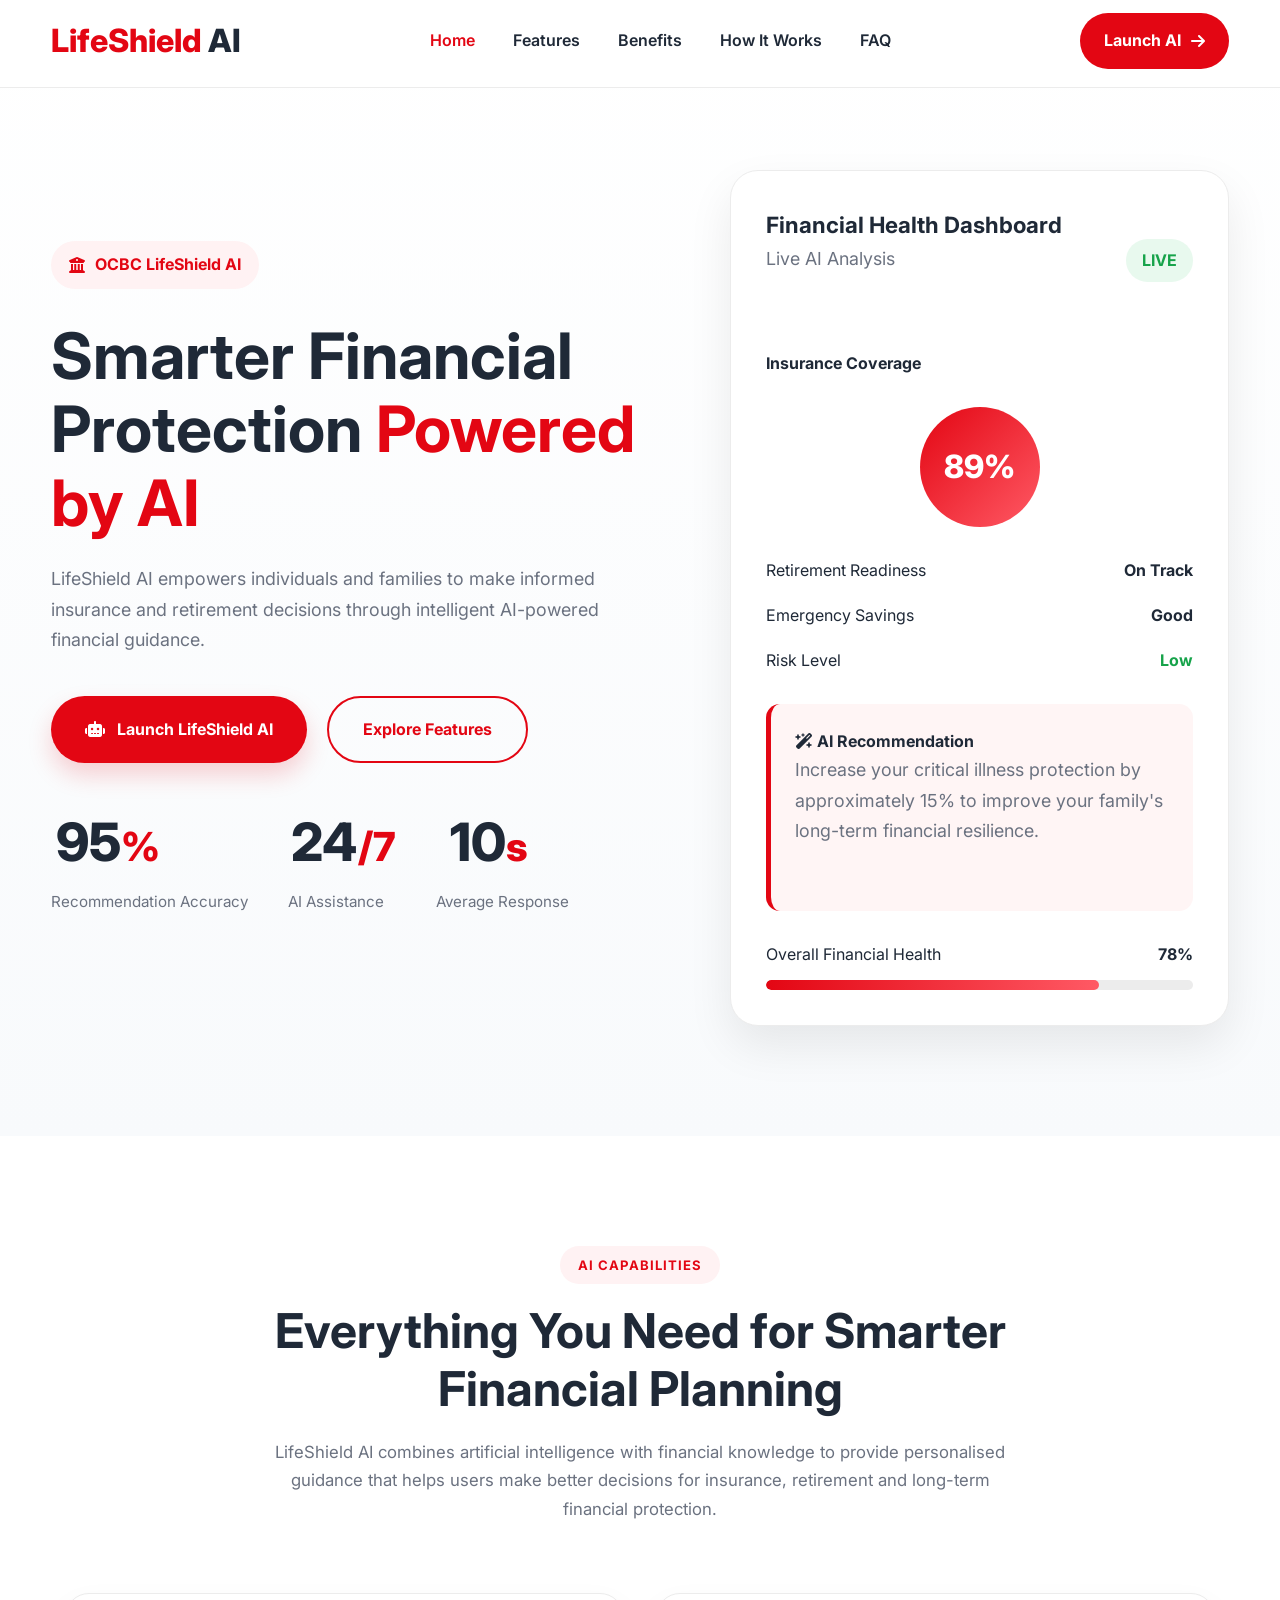
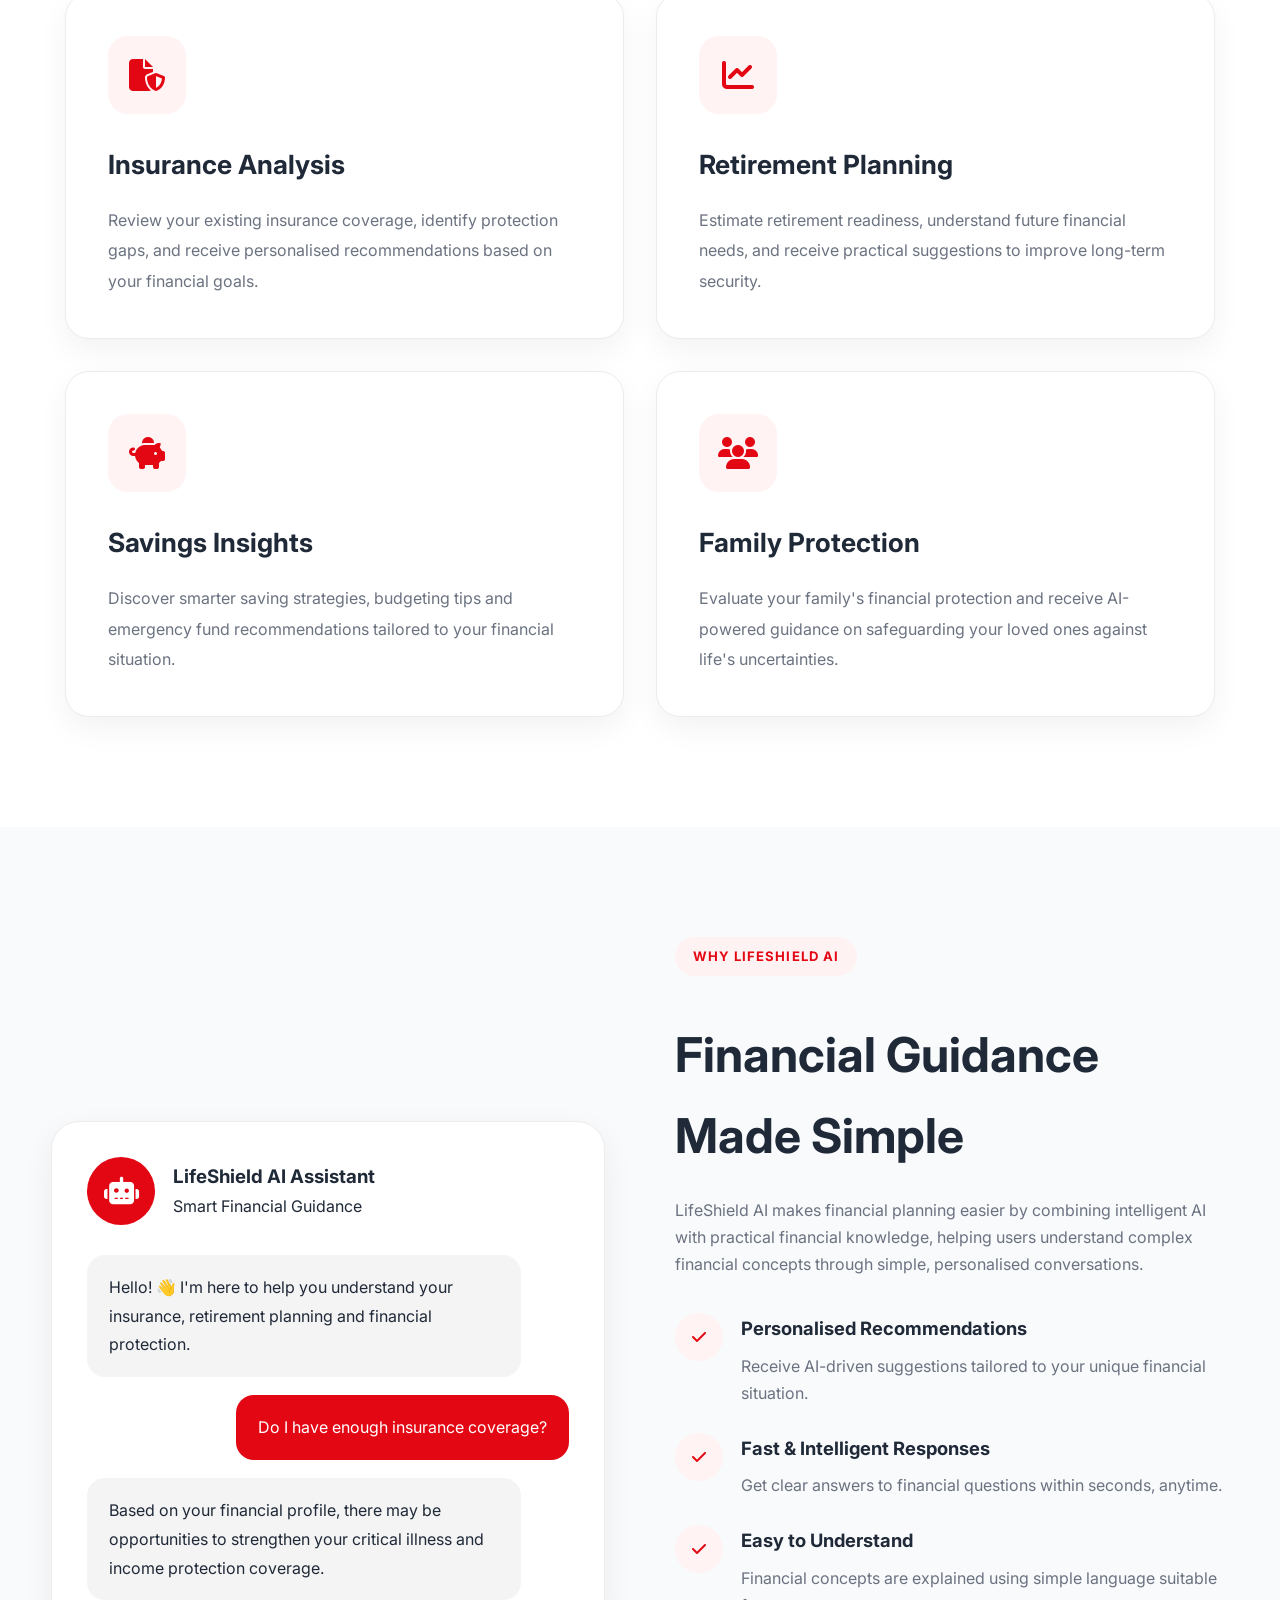
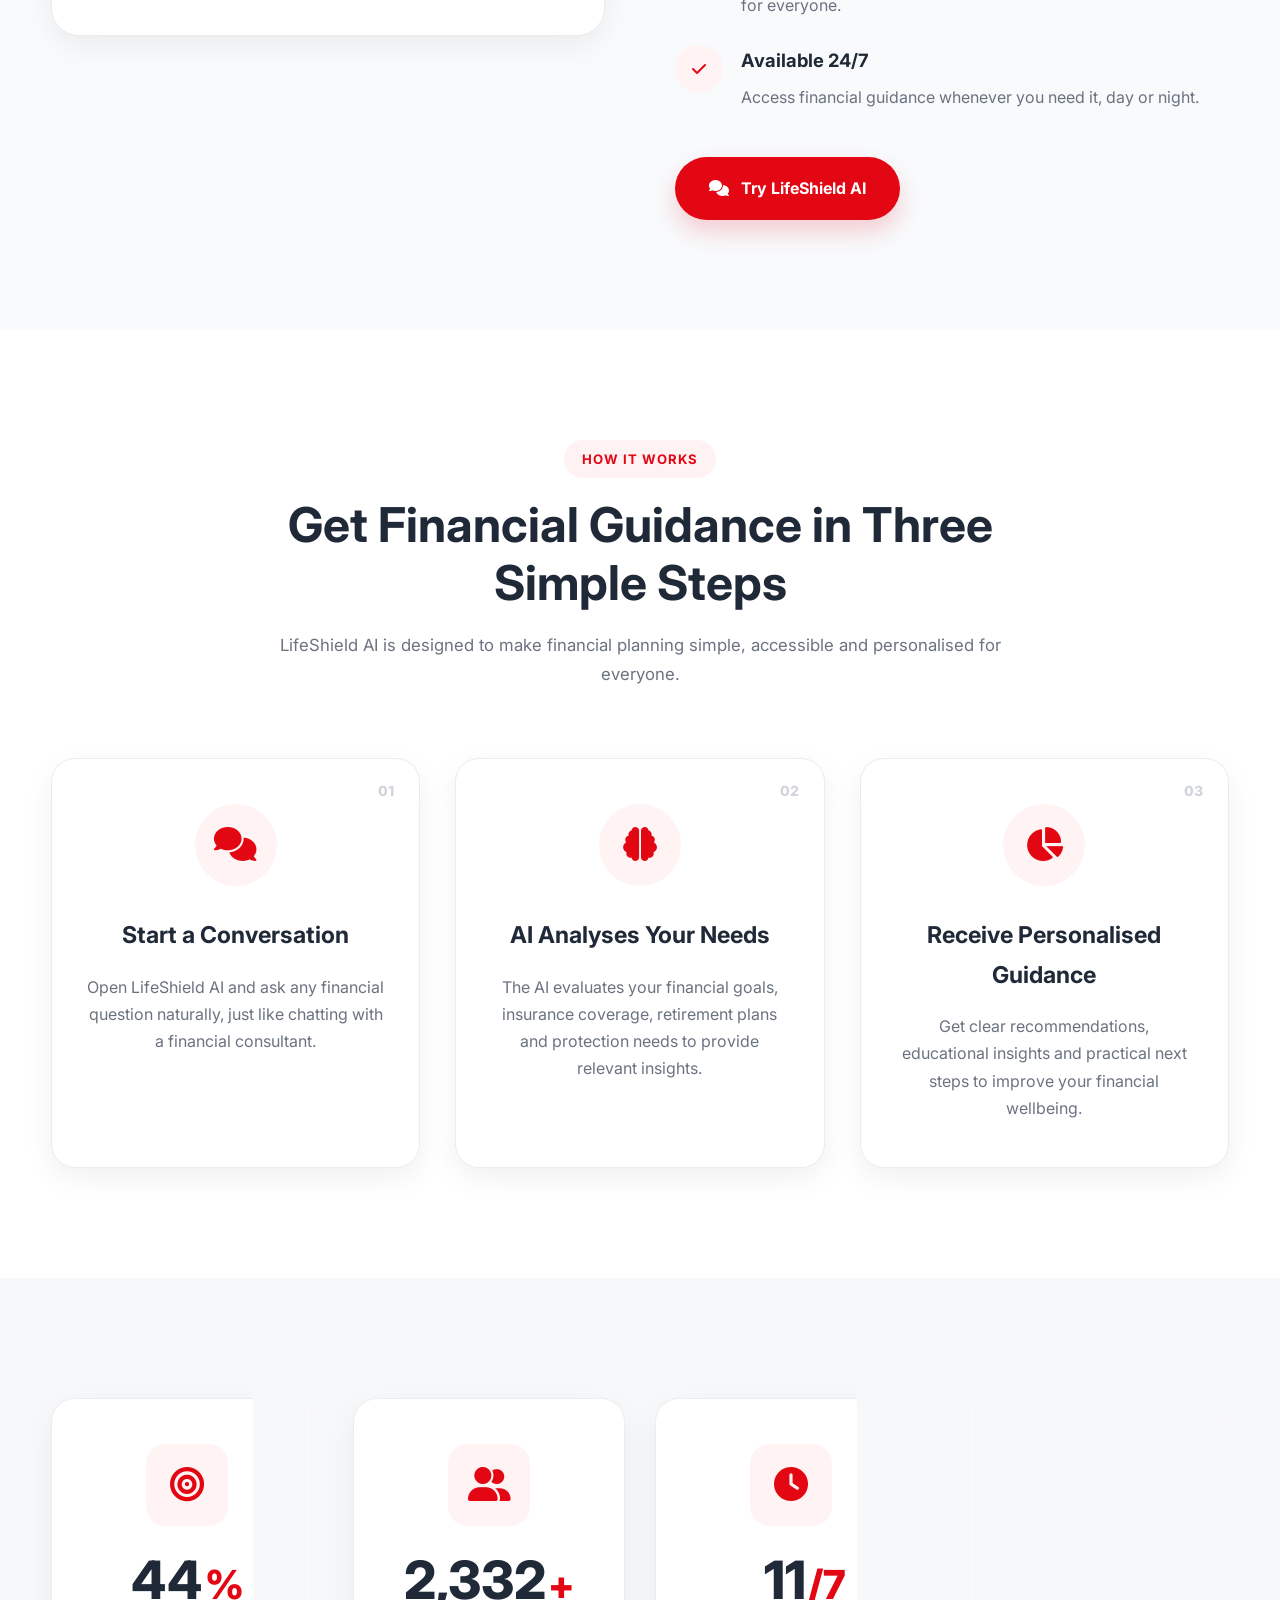
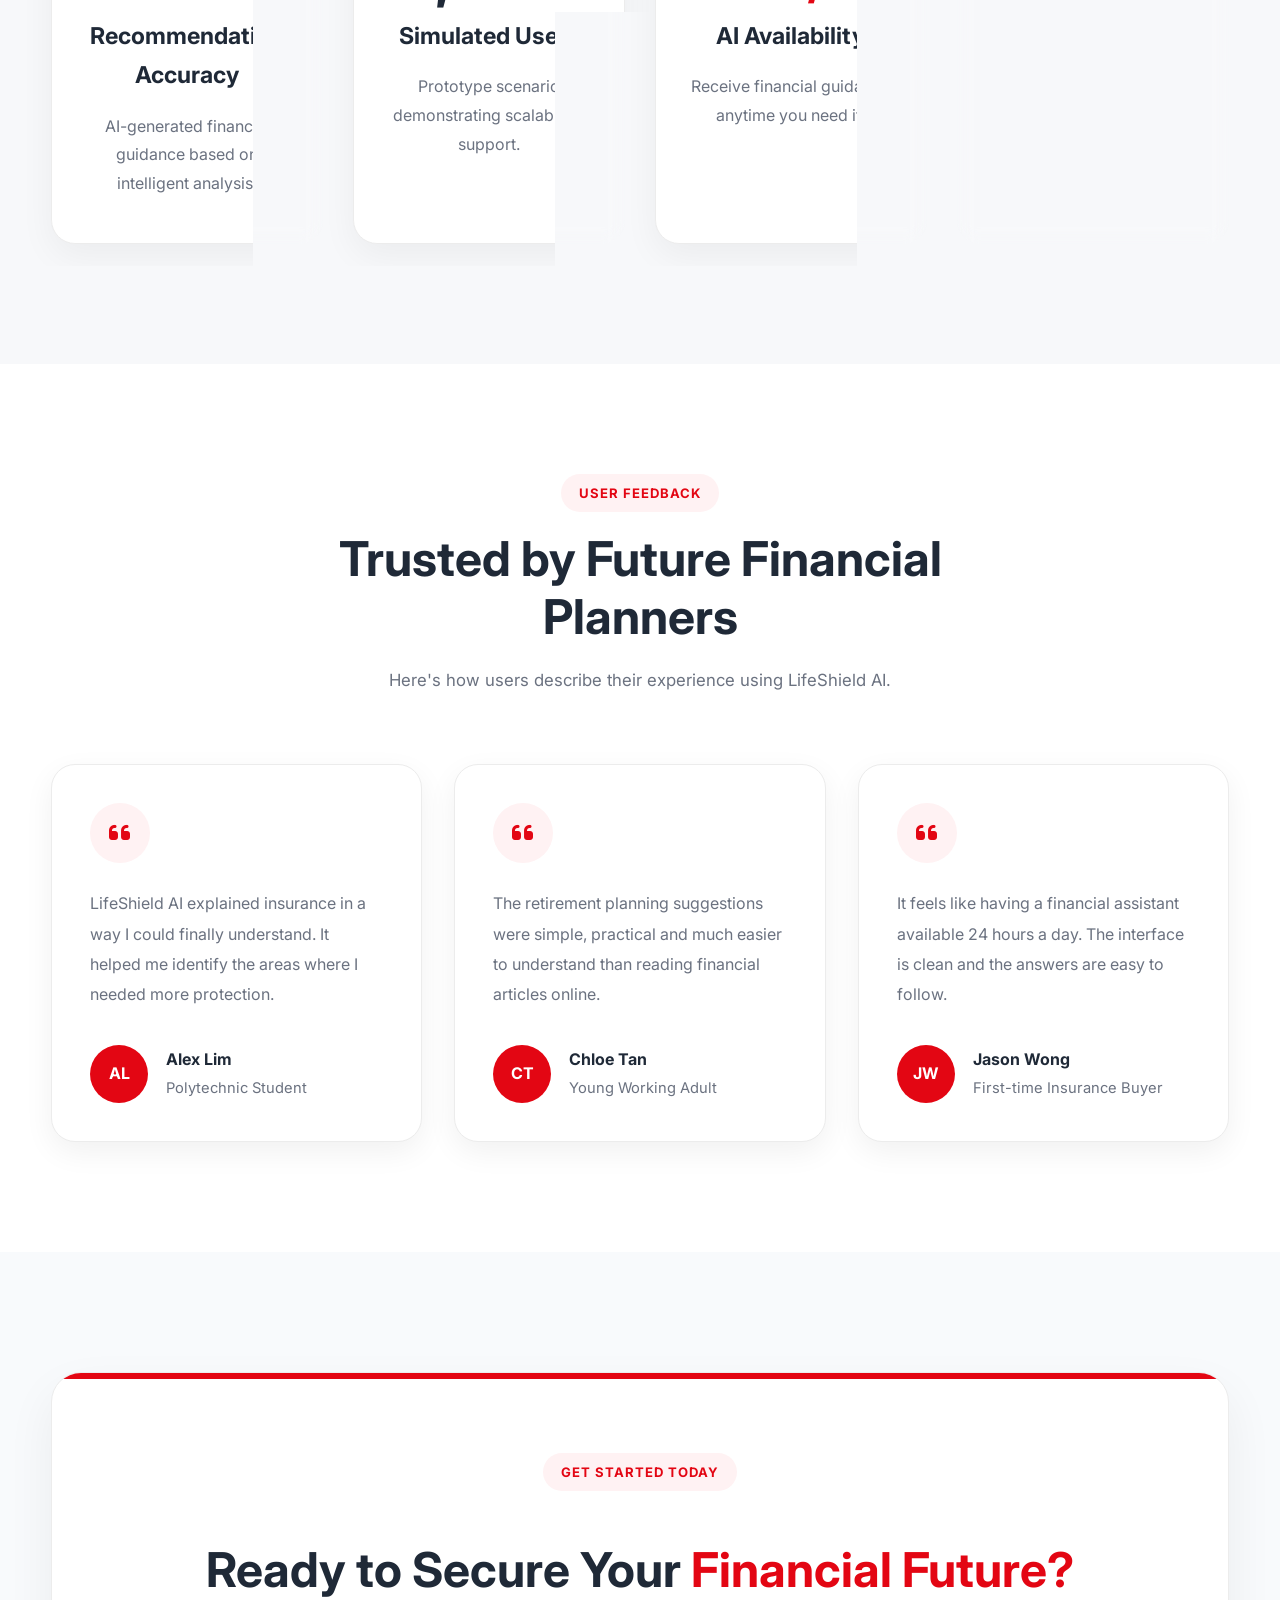
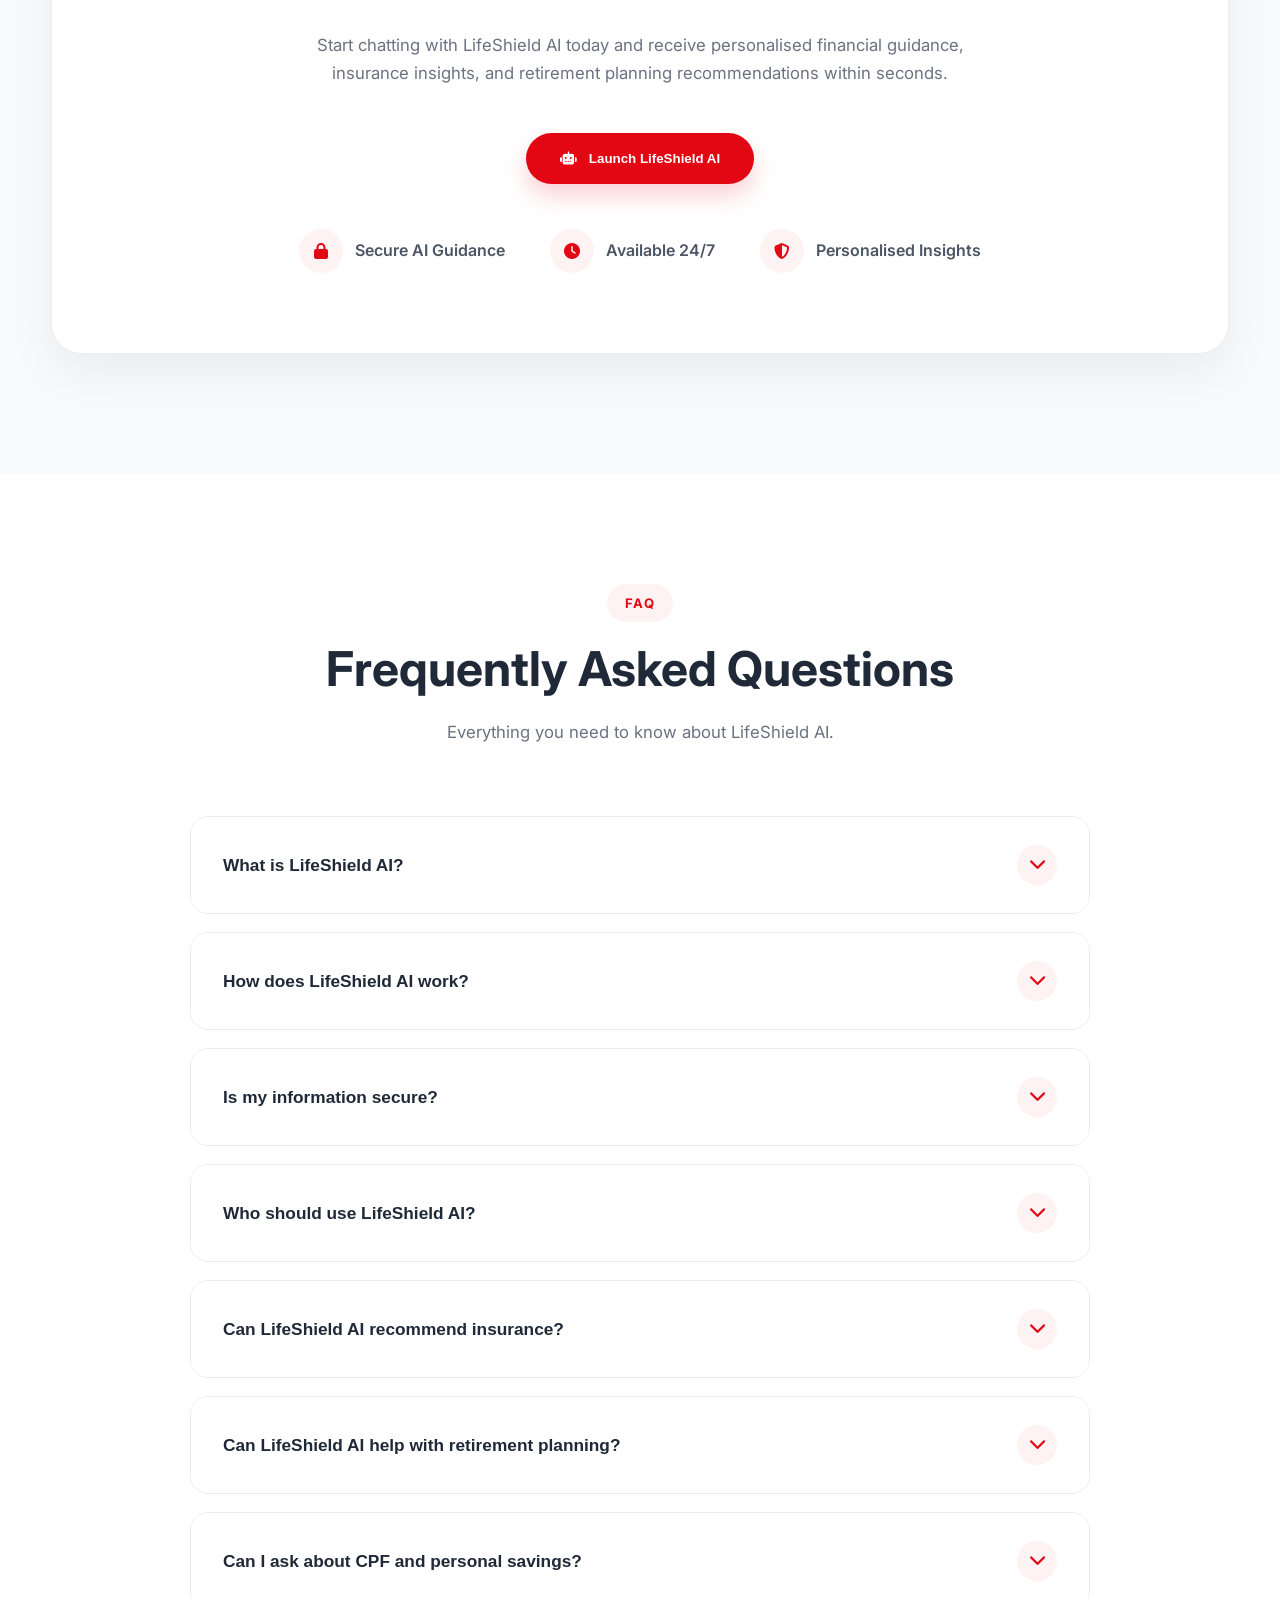
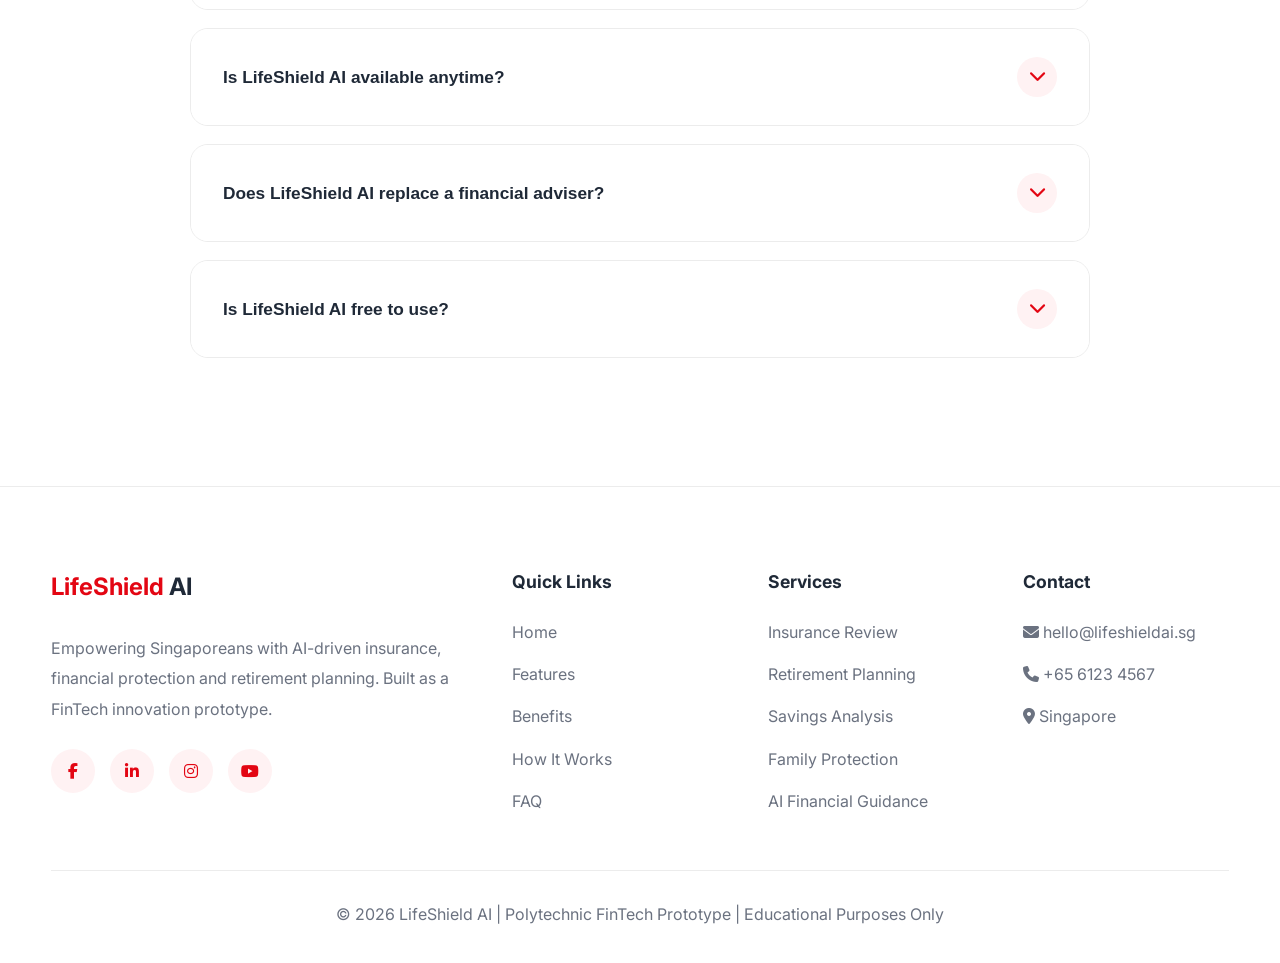
==== commit cb3559a7: "Updated website" ====
--- a/index.html
+++ b/index.html
@@ -3,1124 +3,1787 @@
 
 <head>
 
-    <meta charset="UTF-8">
-
-    <meta name="viewport" content="width=device-width, initial-scale=1.0">
-
-    <title>LifeShield AI | Smart Financial Protection</title>
-
-    <meta name="description"
-        content="LifeShield AI is an intelligent financial planning assistant that helps Singaporeans make better insurance and retirement decisions.">
-
-    <meta name="keywords"
-        content="LifeShield AI, OCBC, FinTech, Insurance, Retirement, AI, Financial Planning">
-
-    <meta name="author" content="LifeShield AI">
-
-    <!-- Google Fonts -->
-
-    <link rel="preconnect" href="https://fonts.googleapis.com">
-
-    <link rel="preconnect" href="https://fonts.gstatic.com" crossorigin>
-
-    <link href="https://fonts.googleapis.com/css2?family=Inter:wght@300;400;500;600;700;800&display=swap"
-        rel="stylesheet">
-
-    <!-- Font Awesome -->
-
-    <link rel="stylesheet"
-        href="https://cdnjs.cloudflare.com/ajax/libs/font-awesome/6.7.2/css/all.min.css">
-
-    <!-- CSS -->
-
-    <link rel="stylesheet" href="css/style.css">
-
-    <link rel="stylesheet" href="css/responsive.css">
-
-    <!-- Favicon -->
-
-    <link rel="icon" href="assets/logo.png">
+<meta charset="UTF-8">
+
+<meta name="viewport"
+content="width=device-width, initial-scale=1.0">
+
+<title>
+LifeShield AI | Smart Financial Protection
+</title>
+
+<meta name="description"
+content="AI-powered financial protection platform helping Singaporeans make smarter insurance and retirement decisions.">
+
+<link rel="preconnect"
+href="https://fonts.googleapis.com">
+
+<link rel="preconnect"
+href="https://fonts.gstatic.com"
+crossorigin>
+
+<link href="https://fonts.googleapis.com/css2?family=Inter:wght@300;400;500;600;700;800&display=swap"
+rel="stylesheet">
+
+<link rel="stylesheet"
+href="https://cdnjs.cloudflare.com/ajax/libs/font-awesome/6.7.2/css/all.min.css">
+
+<link rel="stylesheet"
+href="css/style.css">
+
+<link rel="stylesheet"
+href="css/responsive.css">
+
+<link rel="icon"
+href="assets/logo.png">
 
 </head>
 
 <body>
 
-    <!-- ========================= -->
-    <!-- NAVBAR -->
-    <!-- ========================= -->
-
-    <header class="header">
-
-        <div class="container navbar">
-
-            <a href="index.html" class="logo">
-
-                <span class="logo-red">LifeShield</span>
-
-                <span class="logo-dark">AI</span>
-
-            </a>
-
-            <nav class="nav-menu">
-
-                <a href="#home">Home</a>
-
-                <a href="#features">Features</a>
-
-                <a href="#benefits">Benefits</a>
-
-                <a href="#how-it-works">How It Works</a>
-
-                <a href="#faq">FAQ</a>
-
-            </nav>
-
-            <div class="nav-actions">
-
-                <a href="lifeshield-ai.html" class="btn-nav">
-
-                    Launch AI
+<!-- ===================================== -->
+<!-- NAVIGATION -->
+<!-- ===================================== -->
+
+<header class="header">
+
+<div class="container navbar">
+
+<a href="index.html"
+class="logo">
+
+<span class="logo-red">
+
+LifeShield
+
+</span>
+
+<span class="logo-dark">
+
+AI
+
+</span>
+
+</a>
+
+<nav class="nav-menu">
+
+<a href="#home">Home</a>
+
+<a href="#features">Features</a>
+
+<a href="#benefits">Benefits</a>
+
+<a href="#how-it-works">How It Works</a>
+
+<a href="#faq">FAQ</a>
+
+</nav>
+
+<div class="nav-actions">
+
+<a href="lifeshield-ai.html"
+class="btn-nav">
+
+Launch AI
+
+<i class="fa-solid fa-arrow-right"></i>
+
+</a>
+
+</div>
+
+<div class="menu-toggle">
+
+<i class="fa-solid fa-bars"></i>
+
+</div>
+
+</div>
+
+</header>
+
+<!-- ===================================== -->
+<!-- HERO -->
+<!-- ===================================== -->
+
+<section
+class="hero"
+id="home">
+
+<div class="container hero-grid">
+
+<!-- LEFT -->
+
+<div class="hero-content">
+
+<div class="hero-badge">
+
+<i class="fa-solid fa-building-columns"></i>
+
+OCBC LifeShield AI
+
+</div>
+
+<h1>
+
+Smarter Financial Protection
+
+<span>
+
+Powered by AI
+
+</span>
+
+</h1>
+
+<p>
+
+LifeShield AI empowers individuals and families to make informed insurance and retirement decisions through intelligent AI-powered financial guidance.
+
+</p>
+
+<div class="hero-buttons">
+
+<a href="lifeshield-ai.html"
+class="btn-primary">
+
+<i class="fa-solid fa-robot"></i>
+
+Launch LifeShield AI
+
+</a>
+
+<a href="#features"
+class="btn-secondary">
+
+Explore Features
+
+</a>
+
+</div>
+
+<!-- Statistics -->
+
+<div class="hero-stats">
+
+<div class="stat">
+
+<h2>
+
+<span class="counter"
+data-target="95">
+
+0
+
+</span>%
+
+</h2>
+
+<p>
+
+Recommendation Accuracy
+
+</p>
+
+</div>
+
+<div class="stat">
+
+<h2>
+
+<span class="counter"
+data-target="24">
+
+0
+
+</span>/7
+
+</h2>
+
+<p>
+
+AI Assistance
+
+</p>
+
+</div>
+
+<div class="stat">
+
+<h2>
+
+<span class="counter"
+data-target="10">
+
+0
+
+</span>s
+
+</h2>
+
+<p>
+
+Average Response
+
+</p>
+
+</div>
+
+</div>
+
+</div>
+
+<!-- RIGHT -->
+
+<div class="hero-image">
+
+<div class="dashboard-card">
+
+<div class="dashboard-header">
+
+<div>
+
+<h3>
+
+Financial Health Dashboard
+
+</h3>
+
+<p>
+
+Live AI Analysis
+
+</p>
+
+</div>
+
+<span class="live-status">
+
+LIVE
+
+</span>
+
+</div>
+
+<div class="dashboard-score">
+
+<h4>
+
+Insurance Coverage
+
+</h4>
+
+<div class="score-circle">
+
+89%
+
+</div>
+
+</div>
+
+<div class="dashboard-list">
+
+<div class="dashboard-item">
+
+<span>
+
+Retirement Readiness
+
+</span>
+
+<strong>
+
+On Track
+
+</strong>
+
+</div>
+
+<div class="dashboard-item">
+
+<span>
+
+Emergency Savings
+
+</span>
+
+<strong>
+
+Good
+
+</strong>
+
+</div>
+
+<div class="dashboard-item">
+
+<span>
+
+Risk Level
+
+</span>
+
+<strong class="risk-low">
+
+Low
+
+</strong>
+
+</div>
+
+</div>
+
+<div class="recommendation-card">
+
+<h4>
+
+<i class="fa-solid fa-wand-magic-sparkles"></i>
+
+AI Recommendation
+
+</h4>
+
+<p>
+
+Increase your critical illness protection by approximately 15% to improve your family's long-term financial resilience.
+
+</p>
+
+</div>
+
+<div class="progress-section">
+
+<div class="progress-text">
+
+<span>
+
+Overall Financial Health
+
+</span>
+
+<strong>
+
+78%
+
+</strong>
+
+</div>
+
+<div class="progress-bar">
+
+<div class="progress-fill">
+
+</div>
+
+</div>
+
+</div>
+
+</div>
+
+</div>
+
+</div>
+
+</section>
+
+<!-- ===================================== -->
+<!-- FEATURES -->
+<!-- ===================================== -->
+
+<section class="features section" id="features">
+
+    <div class="container">
+
+        <div class="section-header">
+
+            <span class="section-tag">
+                AI CAPABILITIES
+            </span>
+
+            <h2>
+                Everything You Need for Smarter Financial Planning
+            </h2>
+
+            <p>
+                LifeShield AI combines artificial intelligence with financial knowledge
+                to provide personalised guidance that helps users make better decisions
+                for insurance, retirement and long-term financial protection.
+            </p>
+
+        </div>
+
+        <div class="features-grid">
+
+            <!-- Card 1 -->
+
+            <div class="feature-card">
+
+                <div class="feature-icon">
+
+                    <i class="fa-solid fa-file-shield"></i>
+
+                </div>
+
+                <h3>
+                    Insurance Analysis
+                </h3>
+
+                <p>
+                    Review your existing insurance coverage, identify protection gaps,
+                    and receive personalised recommendations based on your financial goals.
+                </p>
+
+            </div>
+
+            <!-- Card 2 -->
+
+            <div class="feature-card">
+
+                <div class="feature-icon">
+
+                    <i class="fa-solid fa-chart-line"></i>
+
+                </div>
+
+                <h3>
+                    Retirement Planning
+                </h3>
+
+                <p>
+                    Estimate retirement readiness, understand future financial needs,
+                    and receive practical suggestions to improve long-term security.
+                </p>
+
+            </div>
+
+            <!-- Card 3 -->
+
+            <div class="feature-card">
+
+                <div class="feature-icon">
+
+                    <i class="fa-solid fa-piggy-bank"></i>
+
+                </div>
+
+                <h3>
+                    Savings Insights
+                </h3>
+
+                <p>
+                    Discover smarter saving strategies, budgeting tips and emergency
+                    fund recommendations tailored to your financial situation.
+                </p>
+
+            </div>
+
+            <!-- Card 4 -->
+
+            <div class="feature-card">
+
+                <div class="feature-icon">
+
+                    <i class="fa-solid fa-users"></i>
+
+                </div>
+
+                <h3>
+                    Family Protection
+                </h3>
+
+                <p>
+                    Evaluate your family's financial protection and receive AI-powered
+                    guidance on safeguarding your loved ones against life's uncertainties.
+                </p>
+
+            </div>
+
+        </div>
+
+    </div>
+
+</section>
+
+<!-- ===================================== -->
+<!-- BENEFITS -->
+<!-- ===================================== -->
+
+<section class="benefits section" id="benefits">
+
+    <div class="container">
+
+        <div class="benefits-grid">
+
+            <!-- LEFT -->
+
+            <div class="benefits-image">
+
+                <div class="benefit-card">
+
+                    <div class="benefit-header">
+
+                        <div class="benefit-avatar">
+
+                            <i class="fa-solid fa-robot"></i>
+
+                        </div>
+
+                        <div>
+
+                            <h3>
+                                LifeShield AI Assistant
+                            </h3>
+
+                            <p>
+                                Smart Financial Guidance
+                            </p>
+
+                        </div>
+
+                    </div>
+
+                    <div class="chat-preview">
+
+                        <div class="message bot">
+
+                            Hello! 👋
+
+                            I'm here to help you understand your insurance,
+                            retirement planning and financial protection.
+
+                        </div>
+
+                        <div class="message user">
+
+                            Do I have enough insurance coverage?
+
+                        </div>
+
+                        <div class="message bot">
+
+                            Based on your financial profile,
+                            there may be opportunities to strengthen
+                            your critical illness and income protection coverage.
+
+                        </div>
+
+                    </div>
+
+                </div>
+
+            </div>
+
+            <!-- RIGHT -->
+
+            <div class="benefits-content">
+
+                <span class="section-tag">
+
+                    WHY LIFESHIELD AI
+
+                </span>
+
+                <h2>
+
+                    Financial Guidance Made Simple
+
+                </h2>
+
+                <p>
+
+                    LifeShield AI makes financial planning easier by combining
+                    intelligent AI with practical financial knowledge, helping
+                    users understand complex financial concepts through simple,
+                    personalised conversations.
+
+                </p>
+
+                <div class="benefit-list">
+
+                    <div class="benefit-item">
+
+                        <div class="benefit-check">
+
+                            <i class="fa-solid fa-check"></i>
+
+                        </div>
+
+                        <div>
+
+                            <h4>
+
+                                Personalised Recommendations
+
+                            </h4>
+
+                            <p>
+
+                                Receive AI-driven suggestions tailored to
+                                your unique financial situation.
+
+                            </p>
+
+                        </div>
+
+                    </div>
+
+                    <div class="benefit-item">
+
+                        <div class="benefit-check">
+
+                            <i class="fa-solid fa-check"></i>
+
+                        </div>
+
+                        <div>
+
+                            <h4>
+
+                                Fast & Intelligent Responses
+
+                            </h4>
+
+                            <p>
+
+                                Get clear answers to financial questions
+                                within seconds, anytime.
+
+                            </p>
+
+                        </div>
+
+                    </div>
+
+                    <div class="benefit-item">
+
+                        <div class="benefit-check">
+
+                            <i class="fa-solid fa-check"></i>
+
+                        </div>
+
+                        <div>
+
+                            <h4>
+
+                                Easy to Understand
+
+                            </h4>
+
+                            <p>
+
+                                Financial concepts are explained using
+                                simple language suitable for everyone.
+
+                            </p>
+
+                        </div>
+
+                    </div>
+
+                    <div class="benefit-item">
+
+                        <div class="benefit-check">
+
+                            <i class="fa-solid fa-check"></i>
+
+                        </div>
+
+                        <div>
+
+                            <h4>
+
+                                Available 24/7
+
+                            </h4>
+
+                            <p>
+
+                                Access financial guidance whenever
+                                you need it, day or night.
+
+                            </p>
+
+                        </div>
+
+                    </div>
+
+                </div>
+
+                <a href="lifeshield-ai.html" class="btn-primary">
+
+                    <i class="fa-solid fa-comments"></i>
+
+                    Try LifeShield AI
 
                 </a>
 
             </div>
 
-            <div class="menu-toggle">
-
-                <i class="fa-solid fa-bars"></i>
+        </div>
+
+    </div>
+
+</section>
+
+<!-- ===================================== -->
+<!-- HOW IT WORKS -->
+<!-- ===================================== -->
+
+<section class="how-it-works section" id="how-it-works">
+
+    <div class="container">
+
+        <div class="section-header">
+
+            <span class="section-tag">
+
+                HOW IT WORKS
+
+            </span>
+
+            <h2>
+
+                Get Financial Guidance in Three Simple Steps
+
+            </h2>
+
+            <p>
+
+                LifeShield AI is designed to make financial planning simple,
+                accessible and personalised for everyone.
+
+            </p>
+
+        </div>
+
+        <div class="steps-grid">
+
+            <!-- STEP 1 -->
+
+            <div class="step-card">
+
+                <div class="step-number">
+
+                    01
+
+                </div>
+
+                <div class="step-icon">
+
+                    <i class="fa-solid fa-comments"></i>
+
+                </div>
+
+                <h3>
+
+                    Start a Conversation
+
+                </h3>
+
+                <p>
+
+                    Open LifeShield AI and ask any financial question naturally,
+                    just like chatting with a financial consultant.
+
+                </p>
 
             </div>
 
+            <!-- STEP 2 -->
+
+            <div class="step-card">
+
+                <div class="step-number">
+
+                    02
+
+                </div>
+
+                <div class="step-icon">
+
+                    <i class="fa-solid fa-brain"></i>
+
+                </div>
+
+                <h3>
+
+                    AI Analyses Your Needs
+
+                </h3>
+
+                <p>
+
+                    The AI evaluates your financial goals, insurance coverage,
+                    retirement plans and protection needs to provide relevant insights.
+
+                </p>
+
+            </div>
+
+            <!-- STEP 3 -->
+
+            <div class="step-card">
+
+                <div class="step-number">
+
+                    03
+
+                </div>
+
+                <div class="step-icon">
+
+                    <i class="fa-solid fa-chart-pie"></i>
+
+                </div>
+
+                <h3>
+
+                    Receive Personalised Guidance
+
+                </h3>
+
+                <p>
+
+                    Get clear recommendations, educational insights and practical
+                    next steps to improve your financial wellbeing.
+
+                </p>
+
+            </div>
+
         </div>
 
-    </header>
-
-    <!-- ========================= -->
-    <!-- HERO -->
-    <!-- ========================= -->
-
-    <section class="hero" id="home">
-
-        <div class="container hero-grid">
-
-            <div class="hero-content">
-
-                <span class="hero-tag">
-
-                    OCBC FinTech Innovation
+    </div>
+
+</section>
+
+<!-- ===================================== -->
+<!-- STATISTICS -->
+<!-- ===================================== -->
+
+<section class="statistics">
+
+    <div class="container">
+
+        <div class="stats-grid">
+
+            <!-- ========================= -->
+            <!-- Stat 1 -->
+            <!-- ========================= -->
+
+            <div class="stat-card">
+
+                <i class="fa-solid fa-bullseye"></i>
+
+                <h2 class="stat-number">
+
+                    <span class="counter" data-target="95">0</span>
+                    <span class="suffix">%</span>
+
+                </h2>
+
+                <h4>Recommendation Accuracy</h4>
+
+                <p>
+                    AI-generated financial guidance based on intelligent analysis.
+                </p>
+
+            </div>
+
+            <!-- ========================= -->
+            <!-- Stat 2 -->
+            <!-- ========================= -->
+
+            <div class="stat-card">
+
+                <i class="fa-solid fa-user-group"></i>
+
+                <h2 class="stat-number">
+
+                    <span class="counter" data-target="5000">0</span>
+                    <span class="suffix">+</span>
+
+                </h2>
+
+                <h4>Simulated Users</h4>
+
+                <p>
+                    Prototype scenario demonstrating scalable AI support.
+                </p>
+
+            </div>
+
+            <!-- ========================= -->
+            <!-- Stat 3 -->
+            <!-- ========================= -->
+
+            <div class="stat-card">
+
+                <i class="fa-solid fa-clock"></i>
+
+                <h2 class="stat-number">
+
+                    <span class="counter" data-target="24">0</span>
+                    <span class="suffix">/7</span>
+
+                </h2>
+
+                <h4>AI Availability</h4>
+
+                <p>
+                    Receive financial guidance anytime you need it.
+                </p>
+
+            </div>
+
+            <!-- ========================= -->
+            <!-- Stat 4 -->
+            <!-- ========================= -->
+
+            <div class="stat-card">
+
+                <i class="fa-solid fa-bolt"></i>
+
+                <h2 class="stat-number">
+
+                    <span class="counter" data-target="10">0</span>
+                    <span class="suffix">s</span>
+
+                </h2>
+
+                <h4>Average Response</h4>
+
+                <p>
+                    Fast AI-generated responses for financial questions.
+                </p>
+
+            </div>
+
+        </div>
+
+    </div>
+
+</section>
+
+<!-- ===================================== -->
+<!-- TESTIMONIALS -->
+<!-- ===================================== -->
+
+<section class="testimonials section" id="testimonials">
+
+    <div class="container">
+
+        <div class="section-header">
+
+            <span class="section-tag">
+
+                USER FEEDBACK
+
+            </span>
+
+            <h2>
+
+                Trusted by Future Financial Planners
+
+            </h2>
+
+            <p>
+
+                Here's how users describe their experience using
+                LifeShield AI.
+
+            </p>
+
+        </div>
+
+        <div class="testimonial-grid">
+
+            <!-- CARD 1 -->
+
+            <div class="testimonial-card">
+
+                <div class="quote">
+
+                    <i class="fa-solid fa-quote-left"></i>
+
+                </div>
+
+                <p>
+
+                    LifeShield AI explained insurance in a way I could
+                    finally understand. It helped me identify the areas
+                    where I needed more protection.
+
+                </p>
+
+                <div class="testimonial-user">
+
+                    <div class="avatar">
+
+                        AL
+
+                    </div>
+
+                    <div>
+
+                        <h4>
+
+                            Alex Lim
+
+                        </h4>
+
+                        <span>
+
+                            Polytechnic Student
+
+                        </span>
+
+                    </div>
+
+                </div>
+
+            </div>
+
+            <!-- CARD 2 -->
+
+            <div class="testimonial-card">
+
+                <div class="quote">
+
+                    <i class="fa-solid fa-quote-left"></i>
+
+                </div>
+
+                <p>
+
+                    The retirement planning suggestions were simple,
+                    practical and much easier to understand than reading
+                    financial articles online.
+
+                </p>
+
+                <div class="testimonial-user">
+
+                    <div class="avatar">
+
+                        CT
+
+                    </div>
+
+                    <div>
+
+                        <h4>
+
+                            Chloe Tan
+
+                        </h4>
+
+                        <span>
+
+                            Young Working Adult
+
+                        </span>
+
+                    </div>
+
+                </div>
+
+            </div>
+
+            <!-- CARD 3 -->
+
+            <div class="testimonial-card">
+
+                <div class="quote">
+
+                    <i class="fa-solid fa-quote-left"></i>
+
+                </div>
+
+                <p>
+
+                    It feels like having a financial assistant available
+                    24 hours a day. The interface is clean and the answers
+                    are easy to follow.
+
+                </p>
+
+                <div class="testimonial-user">
+
+                    <div class="avatar">
+
+                        JW
+
+                    </div>
+
+                    <div>
+
+                        <h4>
+
+                            Jason Wong
+
+                        </h4>
+
+                        <span>
+
+                            First-time Insurance Buyer
+
+                        </span>
+
+                    </div>
+
+                </div>
+
+            </div>
+
+        </div>
+
+    </div>
+
+</section>
+
+<!-- ===================================== -->
+<!-- CTA -->
+<!-- ===================================== -->
+
+<section class="cta">
+
+    <div class="container">
+
+        <div class="cta-card">
+
+            <span class="section-tag">
+
+                GET STARTED TODAY
+
+            </span>
+
+            <h2>
+
+                Ready to Secure Your
+
+                <span>
+
+                    Financial Future?
 
                 </span>
 
-                <h1>
-
-                    Smarter Financial Protection
-
-                    <span>Powered by AI.</span>
-
-                </h1>
-
-                <p>
-
-                    LifeShield AI helps individuals and families understand
-                    their insurance coverage, retirement readiness and
-                    financial risks through intelligent personalised
-                    recommendations.
-
-                </p>
-
-                <br>
-
-                <div class="hero-buttons">
-
-                    <a href="lifeshield-ai.html" class="btn-primary">
-
-                        Try LifeShield AI
-
-                    </a>
-
-                    <a href="#features" class="btn-secondary">
-
-                        Explore Features
-
-                    </a>
-
-                </div>
-
-                <div class="hero-stats">
-
-                    <div class="stat">
-
-                        <h2>95%</h2>
-
-                        <span>Recommendation Accuracy</span>
-
-                    </div>
-
-                    <div class="stat">
-
-                        <h2>24/7</h2>
-
-                        <span>AI Assistance</span>
-
-                    </div>
-
-                    <div class="stat">
-
-                        <h2>10s</h2>
-
-                        <span>Average Response</span>
-
-                    </div>
+            </h2>
+
+            <p>
+
+                Start chatting with LifeShield AI today and receive
+                personalised financial guidance, insurance insights,
+                and retirement planning recommendations within seconds.
+
+            </p>
+
+            <button
+                id="openChat2"
+                class="btn-primary">
+
+                <i class="fa-solid fa-robot"></i>
+
+                Launch LifeShield AI
+
+            </button>
+
+            <div class="cta-features">
+
+                <div>
+
+                    <i class="fa-solid fa-lock"></i>
+
+                    Secure AI Guidance
+
+                </div>
+
+                <div>
+
+                    <i class="fa-solid fa-clock"></i>
+
+                    Available 24/7
+
+                </div>
+
+                <div>
+
+                    <i class="fa-solid fa-shield-halved"></i>
+
+                    Personalised Insights
 
                 </div>
 
             </div>
 
-            <div class="hero-image">
-
-                <div class="dashboard-card">
-
-                    <div class="dashboard-top">
-
-                        <h3>Financial Health</h3>
-
-                        <span class="live">LIVE</span>
-
-                    </div>
-
-                    <div class="dashboard-body">
-
-                        <div class="small-card">
-
-                            <h4>Insurance Score</h4>
-
-                            <strong>89%</strong>
-
-                        </div>
-
-                        <div class="small-card">
-
-                            <h4>Retirement</h4>
-
-                            <strong>On Track</strong>
-
-                        </div>
-
-                        <div class="recommendation">
-
-                            <h4>AI Recommendation</h4>
-
-                            <p>
-
-                                Increase your critical illness coverage
-                                by approximately 15% to strengthen your
-                                family's financial protection.
-
-                            </p>
-
-                        </div>
-
-                        <div class="progress-wrapper">
-
-                            <div class="progress-header">
-
-                                <span>Protection Progress</span>
-
-                                <span>78%</span>
-
-                            </div>
-
-                            <div class="progress">
-
-                                <div class="progress-fill"></div>
-
-                            </div>
-
-                        </div>
-
-                    </div>
-
-                </div>
-
-            </div>
-
         </div>
 
-    </section>
-
-    <!-- ========================= -->
-<!-- FEATURES -->
-<!-- ========================= -->
-
-<section class="features section" id="features">
-
-    <div class="container">
-
-        <div class="section-header">
-
-            <span class="section-tag">
-                Why Choose LifeShield AI
-            </span>
-
-            <h2>
-                Everything You Need For Smarter Financial Planning
-            </h2>
-
-            <p>
-                Designed to simplify financial protection with
-                AI-powered insights tailored to your unique needs.
-            </p>
-
-        </div>
-
-        <div class="features-grid">
-
-            <div class="feature-card">
-
-                <div class="feature-icon">
-                    <i class="fa-solid fa-shield-heart"></i>
-                </div>
-
-                <h3>Insurance Analysis</h3>
-
-                <p>
-                    Instantly analyse your current insurance
-                    coverage and identify protection gaps.
-                </p>
-
-            </div>
-
-            <div class="feature-card">
-
-                <div class="feature-icon">
-                    <i class="fa-solid fa-chart-line"></i>
-                </div>
-
-                <h3>Retirement Planning</h3>
-
-                <p>
-                    Understand whether you're on track
-                    for retirement using AI forecasting.
-                </p>
-
-            </div>
-
-            <div class="feature-card">
-
-                <div class="feature-icon">
-                    <i class="fa-solid fa-brain"></i>
-                </div>
-
-                <h3>AI Recommendations</h3>
-
-                <p>
-                    Receive personalised financial
-                    recommendations in seconds.
-                </p>
-
-            </div>
-
-            <div class="feature-card">
-
-                <div class="feature-icon">
-                    <i class="fa-solid fa-users"></i>
-                </div>
-
-                <h3>Family Protection</h3>
-
-                <p>
-                    Ensure your loved ones remain financially
-                    protected during unexpected events.
-                </p>
-
-            </div>
-
-            <div class="feature-card">
-
-                <div class="feature-icon">
-                    <i class="fa-solid fa-wallet"></i>
-                </div>
-
-                <h3>Budget Insights</h3>
-
-                <p>
-                    Discover opportunities to improve
-                    savings and optimise spending habits.
-                </p>
-
-            </div>
-
-            <div class="feature-card">
-
-                <div class="feature-icon">
-                    <i class="fa-solid fa-lock"></i>
-                </div>
-
-                <h3>Bank-Level Security</h3>
-
-                <p>
-                    Your financial information remains
-                    encrypted and securely protected.
-                </p>
-
-            </div>
-
-        </div>
-
     </div>
 
 </section>
 
-<!-- ========================= -->
-<!-- BENEFITS -->
-<!-- ========================= -->
-
-<section class="benefits section" id="benefits">
-
-    <div class="container benefits-grid">
-
-        <div class="benefits-left">
-
-            <span class="section-tag">
-                Intelligent Financial Protection
-            </span>
-
-            <h2>
-                Make Better Financial Decisions With Confidence
-            </h2>
-
-            <p>
-
-                LifeShield AI combines financial expertise with
-                artificial intelligence to provide personalised
-                recommendations that help you achieve long-term
-                financial security.
-
-            </p>
-
-            <div class="benefit-list">
-
-                <div class="benefit-item">
-
-                    <i class="fa-solid fa-circle-check"></i>
-
-                    Personalised Insurance Reviews
-
-                </div>
-
-                <div class="benefit-item">
-
-                    <i class="fa-solid fa-circle-check"></i>
-
-                    Retirement Readiness Assessment
-
-                </div>
-
-                <div class="benefit-item">
-
-                    <i class="fa-solid fa-circle-check"></i>
-
-                    Family Financial Protection
-
-                </div>
-
-                <div class="benefit-item">
-
-                    <i class="fa-solid fa-circle-check"></i>
-
-                    AI-Powered Risk Detection
-
-                </div>
-
-            </div>
-
-            <a href="lifeshield-ai.html" class="btn-primary">
-
-                Launch AI Assistant
-
-            </a>
-
-        </div>
-
-        <div class="benefits-right">
-
-            <div class="summary-card">
-
-                <h3>Your Financial Snapshot</h3>
-
-                <div class="summary-item">
-
-                    <span>Insurance Coverage</span>
-
-                    <strong>82%</strong>
-
-                </div>
-
-                <div class="summary-item">
-
-                    <span>Retirement Readiness</span>
-
-                    <strong>76%</strong>
-
-                </div>
-
-                <div class="summary-item">
-
-                    <span>Emergency Savings</span>
-
-                    <strong>68%</strong>
-
-                </div>
-
-                <div class="summary-item">
-
-                    <span>Overall Financial Health</span>
-
-                    <strong class="highlight">Good</strong>
-
-                </div>
-
-            </div>
-
-        </div>
+<!-- ===================================== -->
+<!-- FAQ -->
+<!-- ===================================== -->
+
+<section
+class="faq section"
+id="faq">
+
+<div class="container">
+
+<div class="section-header">
+
+<span class="section-tag">
+
+FAQ
+
+</span>
+
+<h2>
+
+Frequently Asked Questions
+
+</h2>
+
+<p>
+
+Everything you need to know about LifeShield AI.
+
+</p>
+
+</div>
+
+<div class="faq-container">
+
+<!-- FAQ 1 -->
+
+<div class="faq-item">
+
+<button class="faq-question">
+
+<span>
+
+What is LifeShield AI?
+
+</span>
+
+<i class="fa-solid fa-chevron-down"></i>
+
+</button>
+
+<div class="faq-answer">
+
+<p>
+
+LifeShield AI is an AI-powered financial assistant that helps users understand insurance, retirement planning, savings and financial protection through intelligent conversations.
+
+</p>
+
+</div>
+
+</div>
+
+<!-- FAQ 2 -->
+
+<div class="faq-item">
+
+<button class="faq-question">
+
+<span>
+
+How does LifeShield AI work?
+
+</span>
+
+<i class="fa-solid fa-chevron-down"></i>
+
+</button>
+
+<div class="faq-answer">
+
+<p>
+
+Simply ask a question in natural language. The AI analyses your request and provides personalised financial guidance within seconds.
+
+</p>
+
+</div>
+
+</div>
+
+<!-- FAQ 3 -->
+
+<div class="faq-item">
+
+<button class="faq-question">
+
+<span>
+
+Is my information secure?
+
+</span>
+
+<i class="fa-solid fa-chevron-down"></i>
+
+</button>
+
+<div class="faq-answer">
+
+<p>
+
+Yes. This prototype demonstrates secure AI interactions. Production systems would use enterprise-grade encryption and security standards.
+
+</p>
+
+</div>
+
+</div>
+
+<!-- FAQ 4 -->
+
+<div class="faq-item">
+
+<button class="faq-question">
+
+<span>
+
+Who should use LifeShield AI?
+
+</span>
+
+<i class="fa-solid fa-chevron-down"></i>
+
+</button>
+
+<div class="faq-answer">
+
+<p>
+
+Students, working adults, parents, homeowners and retirees can all benefit from AI-powered financial guidance.
+
+</p>
+
+</div>
+
+</div>
+
+<!-- FAQ 5 -->
+
+<div class="faq-item">
+
+<button class="faq-question">
+
+<span>
+
+Can LifeShield AI recommend insurance?
+
+</span>
+
+<i class="fa-solid fa-chevron-down"></i>
+
+</button>
+
+<div class="faq-answer">
+
+<p>
+
+LifeShield AI can explain insurance options and highlight possible coverage gaps. It provides educational recommendations and does not replace professional financial advice.
+
+</p>
+
+</div>
+
+</div>
+
+<!-- FAQ 6 -->
+
+<div class="faq-item">
+
+    <button class="faq-question">
+
+        <span>
+
+            Can LifeShield AI help with retirement planning?
+
+        </span>
+
+        <i class="fa-solid fa-chevron-down"></i>
+
+    </button>
+
+    <div class="faq-answer">
+
+        <p>
+
+            Yes. LifeShield AI provides personalised retirement planning guidance,
+            helping users estimate future financial needs and identify areas for
+            improvement.
+
+        </p>
 
     </div>
 
+</div>
+
+<!-- FAQ 7 -->
+
+<div class="faq-item">
+
+    <button class="faq-question">
+
+        <span>
+
+            Can I ask about CPF and personal savings?
+
+        </span>
+
+        <i class="fa-solid fa-chevron-down"></i>
+
+    </button>
+
+    <div class="faq-answer">
+
+        <p>
+
+            Absolutely. LifeShield AI can explain CPF concepts, budgeting,
+            emergency funds and savings strategies in simple, easy-to-understand language.
+
+        </p>
+
+    </div>
+
+</div>
+
+<!-- FAQ 8 -->
+
+<div class="faq-item">
+
+    <button class="faq-question">
+
+        <span>
+
+            Is LifeShield AI available anytime?
+
+        </span>
+
+        <i class="fa-solid fa-chevron-down"></i>
+
+    </button>
+
+    <div class="faq-answer">
+
+        <p>
+
+            Yes. LifeShield AI is available 24 hours a day, 7 days a week,
+            allowing users to receive financial guidance whenever they need it.
+
+        </p>
+
+    </div>
+
+</div>
+
+<!-- FAQ 9 -->
+
+<div class="faq-item">
+
+    <button class="faq-question">
+
+        <span>
+
+            Does LifeShield AI replace a financial adviser?
+
+        </span>
+
+        <i class="fa-solid fa-chevron-down"></i>
+
+    </button>
+
+    <div class="faq-answer">
+
+        <p>
+
+            No. LifeShield AI provides educational insights and personalised
+            recommendations. Users should consult licensed financial advisers
+            before making important financial decisions.
+
+        </p>
+
+    </div>
+
+</div>
+
+<!-- FAQ 10 -->
+
+<div class="faq-item">
+
+    <button class="faq-question">
+
+        <span>
+
+            Is LifeShield AI free to use?
+
+        </span>
+
+        <i class="fa-solid fa-chevron-down"></i>
+
+    </button>
+
+    <div class="faq-answer">
+
+        <p>
+
+            Yes. This Polytechnic FinTech prototype is available for educational
+            demonstration purposes and showcases how AI can enhance financial
+            planning experiences.
+
+        </p>
+
+    </div>
+
+</div>
+
+</div>
+
+</div>
+
 </section>
 
-<!-- ========================= -->
-<!-- HOW IT WORKS -->
-<!-- ========================= -->
-
-<section class="how-it-works section" id="how-it-works">
-
-    <div class="container">
-
-        <div class="section-header">
-
-            <span class="section-tag">
-                How It Works
-            </span>
-
-            <h2>
-
-                Financial Planning Made Simple
-
-            </h2>
-
-            <p>
-
-                LifeShield AI guides you through every step,
-                from understanding your finances to receiving
-                personalised recommendations.
-
-            </p>
-
-        </div>
-
-        <div class="steps-grid">
-
-            <div class="step-card">
-
-                <div class="step-number">01</div>
-
-                <i class="fa-solid fa-user-plus"></i>
-
-                <h3>Create Your Profile</h3>
-
-                <p>
-
-                    Enter basic information about your age,
-                    income, family and financial goals.
-
-                </p>
-
-            </div>
-
-            <div class="step-card">
-
-                <div class="step-number">02</div>
-
-                <i class="fa-solid fa-microchip"></i>
-
-                <h3>AI Analysis</h3>
-
-                <p>
-
-                    Our intelligent engine analyses your
-                    financial situation within seconds.
-
-                </p>
-
-            </div>
-
-            <div class="step-card">
-
-                <div class="step-number">03</div>
-
-                <i class="fa-solid fa-file-waveform"></i>
-
-                <h3>Receive Insights</h3>
-
-                <p>
-
-                    Discover insurance gaps,
-                    retirement readiness,
-                    and financial risks.
-
-                </p>
-
-            </div>
-
-            <div class="step-card">
-
-                <div class="step-number">04</div>
-
-                <i class="fa-solid fa-comments"></i>
-
-                <h3>Chat With LifeShield AI</h3>
-
-                <p>
-
-                    Ask financial questions naturally and
-                    receive personalised guidance anytime.
-
-                </p>
-
-            </div>
-
-        </div>
-
-    </div>
-
-</section>
-
-<!-- ========================= -->
-<!-- STATISTICS -->
-<!-- ========================= -->
-
-<section class="statistics section">
-
-    <div class="container">
-
-        <div class="stats-grid">
-
-            <div class="stat-card">
-
-                <h2>95%</h2>
-
-                <span>Recommendation Accuracy</span>
-
-            </div>
-
-            <div class="stat-card">
-
-                <h2>24/7</h2>
-
-                <span>AI Availability</span>
-
-            </div>
-
-            <div class="stat-card">
-
-                <h2>10K+</h2>
-
-                <span>Financial Simulations</span>
-
-            </div>
-
-            <div class="stat-card">
-
-                <h2>100%</h2>
-
-                <span>Digital Experience</span>
-
-            </div>
-
-        </div>
-
-    </div>
-
-</section>
-
-<!-- ========================= -->
-<!-- TESTIMONIALS -->
-<!-- ========================= -->
-
-<section class="testimonials section">
-
-    <div class="container">
-
-        <div class="section-header">
-
-            <span class="section-tag">
-
-                User Feedback
-
-            </span>
-
-            <h2>
-
-                Helping People Make Better Financial Decisions
-
-            </h2>
-
-        </div>
-
-        <div class="testimonial-grid">
-
-            <div class="testimonial-card">
-
-                <i class="fa-solid fa-quote-left"></i>
-
-                <p>
-
-                    LifeShield AI clearly explained my
-                    insurance coverage and highlighted
-                    important protection gaps.
-
-                </p>
-
-                <h4>Sarah Lim</h4>
-
-                <span>Working Professional</span>
-
-            </div>
-
-            <div class="testimonial-card">
-
-                <i class="fa-solid fa-quote-left"></i>
-
-                <p>
-
-                    The retirement projection helped me
-                    understand exactly how much I should
-                    be saving every month.
-
-                </p>
-
-                <h4>Jason Tan</h4>
-
-                <span>Young Executive</span>
-
-            </div>
-
-            <div class="testimonial-card">
-
-                <i class="fa-solid fa-quote-left"></i>
-
-                <p>
-
-                    The AI recommendations were simple,
-                    personalised and easy to understand.
-
-                </p>
-
-                <h4>Amanda Wong</h4>
-
-                <span>Business Owner</span>
-
-            </div>
-
-        </div>
-
-    </div>
-
-</section>
-
-<!-- ========================= -->
-<!-- CALL TO ACTION -->
-<!-- ========================= -->
-
-<section class="cta">
-
-    <div class="container">
-
-        <div class="cta-card">
-
-            <h2>
-
-                Ready To Secure Your Financial Future?
-
-            </h2>
-
-            <p>
-
-                Start your personalised financial assessment
-                today with LifeShield AI.
-
-            </p>
-
-            <a href="lifeshield-ai.html" class="btn-primary">
-
-                Launch LifeShield AI
-
-            </a>
-
-        </div>
-
-    </div>
-
-</section>
-
-<!-- ========================= -->
-<!-- FAQ -->
-<!-- ========================= -->
-
-<section class="faq section" id="faq">
-
-    <div class="faq-container">
-
-    <!-- FAQ 1 -->
-
-    <div class="faq-item">
-
-        <button class="faq-question">
-
-            <span>What is LifeShield AI?</span>
-
-            <i class="fa-solid fa-plus"></i>
-
-        </button>
-
-        <div class="faq-answer">
-
-            <p>
-                LifeShield AI is an AI-powered financial assistant that helps users better understand insurance, retirement planning, savings goals, and financial protection through personalised conversations.
-            </p>
-
-        </div>
-
-    </div>
-
-    <!-- FAQ 2 -->
-
-    <div class="faq-item">
-
-        <button class="faq-question">
-
-            <span>How does LifeShield AI work?</span>
-
-            <i class="fa-solid fa-plus"></i>
-
-        </button>
-
-        <div class="faq-answer">
-
-            <p>
-                Simply ask a question in natural language. LifeShield AI analyses your query and provides personalised financial guidance, educational information and recommendations within seconds.
-            </p>
-
-        </div>
-
-    </div>
-
-    <!-- FAQ 3 -->
-
-    <div class="faq-item">
-
-        <button class="faq-question">
-
-            <span>Is my information secure?</span>
-
-            <i class="fa-solid fa-plus"></i>
-
-        </button>
-
-        <div class="faq-answer">
-
-            <p>
-                Yes. This prototype demonstrates how secure AI interactions can be delivered. In a production environment, user information would be encrypted and protected using enterprise-grade security practices.
-            </p>
-
-        </div>
-
-    </div>
-
-    <!-- FAQ 4 -->
-
-    <div class="faq-item">
-
-        <button class="faq-question">
-
-            <span>Who should use LifeShield AI?</span>
-
-            <i class="fa-solid fa-plus"></i>
-
-        </button>
-
-        <div class="faq-answer">
-
-            <p>
-                LifeShield AI is suitable for students, working adults, young families, homeowners and retirees who want to make more informed financial decisions.
-            </p>
-
-        </div>
-
-    </div>
-
-    <!-- FAQ 5 -->
-
-    <div class="faq-item">
-
-        <button class="faq-question">
-
-            <span>Can LifeShield AI recommend insurance plans?</span>
-
-            <i class="fa-solid fa-plus"></i>
-
-        </button>
-
-        <div class="faq-answer">
-
-            <p>
-                LifeShield AI can explain different insurance products and highlight possible coverage gaps. It provides educational recommendations and does not replace advice from a licensed financial adviser.
-            </p>
-
-        </div>
-
-    </div>
-
-    <!-- FAQ 6 -->
-
-    <div class="faq-item">
-
-        <button class="faq-question">
-
-            <span>Can LifeShield AI help with retirement planning?</span>
-
-            <i class="fa-solid fa-plus"></i>
-
-        </button>
-
-        <div class="faq-answer">
-
-            <p>
-                Yes. LifeShield AI can provide general retirement planning guidance, estimate retirement readiness based on information you provide, and suggest areas that may need attention.
-            </p>
-
-        </div>
-
-    </div>
-
-    <!-- FAQ 7 -->
-
-    <div class="faq-item">
-
-        <button class="faq-question">
-
-            <span>Can I ask questions about CPF and savings?</span>
-
-            <i class="fa-solid fa-plus"></i>
-
-        </button>
-
-        <div class="faq-answer">
-
-            <p>
-                Yes. You can ask general questions about budgeting, emergency funds, savings habits and CPF concepts. The AI aims to explain these topics in a simple and understandable way.
-            </p>
-
-        </div>
-
-    </div>
-
-    <!-- FAQ 8 -->
-
-    <div class="faq-item">
-
-        <button class="faq-question">
-
-            <span>Is LifeShield AI available anytime?</span>
-
-            <i class="fa-solid fa-plus"></i>
-
-        </button>
-
-        <div class="faq-answer">
-
-            <p>
-                Yes. LifeShield AI is designed to provide assistance 24 hours a day, 7 days a week, allowing users to receive financial guidance whenever they need it.
-            </p>
-
-        </div>
-
-    </div>
-
-    <!-- FAQ 9 -->
-
-    <div class="faq-item">
-
-        <button class="faq-question">
-
-            <span>Does LifeShield AI replace a financial advisor?</span>
-
-            <i class="fa-solid fa-plus"></i>
-
-        </button>
-
-        <div class="faq-answer">
-
-            <p>
-                No. LifeShield AI complements financial planning by providing educational insights and personalised guidance. Users should consult qualified professionals before making important financial decisions.
-            </p>
-
-        </div>
-
-    </div>
-
-    <!-- FAQ 10 -->
-
-    <div class="faq-item">
-
-        <button class="faq-question">
-
-            <span>Is LifeShield AI free to use?</span>
-
-            <i class="fa-solid fa-plus"></i>
-
-        </button>
-
-        <div class="faq-answer">
-
-            <p>
-                For this Polytechnic FinTech prototype, LifeShield AI is available for demonstration purposes. Future versions could include additional premium financial planning features and integrations.
-            </p>
-
-        </div>
-
-    </div>
-
-</div>
-
-</section>
-
-<!-- ========================= -->
+<!-- ========================================= -->
 <!-- FOOTER -->
-<!-- ========================= -->
+<!-- ========================================= -->
 
 <footer class="footer">
 
-    <div class="container">
-
-        <div class="footer-grid">
-
-            <div class="footer-about">
-
-                <h2>
-
-                    <span class="logo-red">LifeShield</span>
-                    <span class="logo-dark">AI</span>
-
-                </h2>
-
-                <p>
-
-                    Empowering individuals and families with
-                    AI-driven financial protection and
-                    retirement planning.
-
-                </p>
-
-            </div>
-
-            <div class="footer-links">
-
-                <h3>Quick Links</h3>
-
-                <ul>
-
-                    <li><a href="#home">Home</a></li>
-
-                    <li><a href="#features">Features</a></li>
-
-                    <li><a href="#benefits">Benefits</a></li>
-
-                    <li><a href="#how-it-works">How It Works</a></li>
-
-                    <li><a href="lifeshield-ai.html">AI Assistant</a></li>
-
-                </ul>
-
-            </div>
-
-            <div class="footer-links">
-
-                <h3>Services</h3>
-
-                <ul>
-
-                    <li>Insurance Analysis</li>
-
-                    <li>Retirement Planning</li>
-
-                    <li>Financial Health Check</li>
-
-                    <li>AI Recommendations</li>
-
-                    <li>Family Protection</li>
-
-                </ul>
-
-            </div>
-
-            <div class="footer-links">
-
-                <h3>Contact</h3>
-
-                <ul>
-
-                    <li>
-
-                        <i class="fa-solid fa-envelope"></i>
-
-                        hello@lifeshieldai.sg
-
-                    </li>
-
-                    <li>
-
-                        <i class="fa-solid fa-phone"></i>
-
-                        +65 6123 4567
-
-                    </li>
-
-                    <li>
-
-                        <i class="fa-solid fa-location-dot"></i>
-
-                        Singapore
-
-                    </li>
-
-                </ul>
-
-            </div>
-
-        </div>
-
-        <div class="footer-bottom">
-
-            <p>
-
-                © 2026 LifeShield AI. Polytechnic FinTech Prototype.
-                Built for educational purposes.
-
-            </p>
-
-        </div>
-
-    </div>
+<div class="container">
+
+<div class="footer-grid">
+
+<!-- Logo -->
+
+<div class="footer-about">
+
+<h2>
+
+<span class="logo-red">
+
+LifeShield
+
+</span>
+
+<span class="logo-dark">
+
+AI
+
+</span>
+
+</h2>
+
+<p>
+
+Empowering Singaporeans with AI-driven insurance,
+financial protection and retirement planning.
+
+Built as a FinTech innovation prototype.
+
+</p>
+
+<div class="footer-social">
+
+<a href="#">
+
+<i class="fa-brands fa-facebook-f"></i>
+
+</a>
+
+<a href="#">
+
+<i class="fa-brands fa-linkedin-in"></i>
+
+</a>
+
+<a href="#">
+
+<i class="fa-brands fa-instagram"></i>
+
+</a>
+
+<a href="#">
+
+<i class="fa-brands fa-youtube"></i>
+
+</a>
+
+</div>
+
+</div>
+
+<!-- Links -->
+
+<div>
+
+<h3>
+
+Quick Links
+
+</h3>
+
+<ul>
+
+<li><a href="#home">Home</a></li>
+
+<li><a href="#features">Features</a></li>
+
+<li><a href="#benefits">Benefits</a></li>
+
+<li><a href="#how-it-works">How It Works</a></li>
+
+<li><a href="#faq">FAQ</a></li>
+
+</ul>
+
+</div>
+
+<!-- Services -->
+
+<div>
+
+<h3>
+
+Services
+
+</h3>
+
+<ul>
+
+<li>Insurance Review</li>
+
+<li>Retirement Planning</li>
+
+<li>Savings Analysis</li>
+
+<li>Family Protection</li>
+
+<li>AI Financial Guidance</li>
+
+</ul>
+
+</div>
+
+<!-- Contact -->
+
+<div>
+
+<h3>
+
+Contact
+
+</h3>
+
+<ul>
+
+<li>
+
+<i class="fa-solid fa-envelope"></i>
+
+hello@lifeshieldai.sg
+
+</li>
+
+<li>
+
+<i class="fa-solid fa-phone"></i>
+
++65 6123 4567
+
+</li>
+
+<li>
+
+<i class="fa-solid fa-location-dot"></i>
+
+Singapore
+
+</li>
+
+</ul>
+
+</div>
+
+</div>
+
+<hr class="footer-divider">
+
+<div class="footer-bottom">
+
+<p>
+
+© 2026 LifeShield AI | Polytechnic FinTech Prototype | Educational Purposes Only
+
+</p>
+
+</div>
+
+</div>
 
 </footer>
 
-<!-- ========================= -->
+<!-- ========================================= -->
 <!-- JAVASCRIPT -->
-<!-- ========================= -->
+<!-- ========================================= -->
 
 <script src="js/app.js"></script>
 
+<!-- Botpress -->
+
+<script src="https://cdn.botpress.cloud/webchat/v3.6/shareable.html?configUrl=https://files.bpcontent.cloud/2026/05/12/06/20260512064013-ISPL38MB.json"></script>
+
+<script>
+
+window.botpress.init({
+
+"botId":"YOUR_BOT_ID",
+
+"configuration":{
+
+"website":{
+
+"title":"LifeShield AI",
+
+"themeMode":"light"
+
+}
+
+}
+
+});
+
+</script>
+
+<script>
+
+const chatButtons=document.querySelectorAll("#openChat,#openChat2");
+
+chatButtons.forEach(button=>{
+
+button.addEventListener("click",()=>{
+
+if(window.botpress){
+
+window.botpress.open();
+
+}
+
+});
+
+});
+
+</script>
+
 </body>
 
 </html>
--- a/css/style.css
+++ b/css/style.css
@@ -1,32 +1,44 @@
 /* =====================================================
    LifeShield AI
-   Professional FinTech UI
-   Theme Inspired by OCBC
+   OCBC Inspired UI
 ===================================================== */
 
+/* ==========================================
+   GOOGLE FONT
+========================================== */
+
+@import url('https://fonts.googleapis.com/css2?family=Inter:wght@300;400;500;600;700;800&display=swap');
+
+/* ==========================================
+   VARIABLES
+========================================== */
+
 :root{
 
     --primary:#E30613;
-    --primary-dark:#B8000D;
-    --primary-light:#FFE6E8;
+    --primary-dark:#BE0010;
+    --primary-light:#FFF2F3;
 
     --dark:#1F2937;
-    --dark-2:#374151;
-
-    --grey:#6B7280;
-    --light:#F8FAFC;
+    --text:#4B5563;
+    --light:#6B7280;
+
     --white:#FFFFFF;
-
-    --border:#E5E7EB;
-
-    --shadow-sm:0 4px 12px rgba(0,0,0,.06);
-    --shadow-md:0 10px 30px rgba(0,0,0,.08);
-    --shadow-lg:0 20px 60px rgba(0,0,0,.12);
-
-    --radius:18px;
-    --transition:.35s ease;
-
-}
+    --background:#F8FAFC;
+
+    --border:#ECECEC;
+
+    --shadow:0 10px 30px rgba(0,0,0,.06);
+
+    --radius:22px;
+
+    --transition:.3s ease;
+
+}
+
+/* ==========================================
+   RESET
+========================================== */
 
 *{
 
@@ -45,16 +57,16 @@
 body{
 
     font-family:'Inter',sans-serif;
-    background:var(--light);
+    background:#fff;
     color:var(--dark);
+    line-height:1.7;
     overflow-x:hidden;
-    line-height:1.7;
 
 }
 
 img{
 
-    width:100%;
+    max-width:100%;
     display:block;
 
 }
@@ -86,8 +98,9 @@
 
 .section-header{
 
+    max-width:760px;
+    margin:0 auto 70px;
     text-align:center;
-    margin-bottom:70px;
 
 }
 
@@ -97,15 +110,17 @@
 
     padding:8px 18px;
 
-    background:#FFE6E8;
+    border-radius:999px;
+
+    background:var(--primary-light);
 
     color:var(--primary);
 
-    font-size:.9rem;
+    font-size:.82rem;
 
     font-weight:700;
 
-    border-radius:100px;
+    letter-spacing:.08em;
 
     margin-bottom:18px;
 
@@ -117,56 +132,129 @@
 
     margin-bottom:20px;
 
-    font-weight:800;
+    line-height:1.2;
 
 }
 
 .section-header p{
 
-    color:var(--grey);
-
-    max-width:700px;
-
-    margin:auto;
-
-    font-size:1.1rem;
-
-}
-
-/* ==========================
-        NAVBAR
-========================== */
+    color:var(--light);
+
+    font-size:1.05rem;
+
+}
+
+/* ==========================================
+   BUTTONS
+========================================== */
+
+.btn-primary{
+
+    display:inline-flex;
+
+    align-items:center;
+
+    justify-content:center;
+
+    gap:12px;
+
+    padding:18px 34px;
+
+    border-radius:999px;
+
+    background:var(--primary);
+
+    color:#fff;
+
+    font-weight:700;
+
+    transition:var(--transition);
+
+    cursor:pointer;
+
+    border:none;
+
+    box-shadow:0 12px 25px rgba(227,6,19,.18);
+
+}
+
+.btn-primary:hover{
+
+    background:var(--primary-dark);
+
+    transform:translateY(-3px);
+
+}
+
+.btn-secondary{
+
+    display:inline-flex;
+
+    align-items:center;
+
+    justify-content:center;
+
+    padding:18px 34px;
+
+    border-radius:999px;
+
+    border:2px solid var(--primary);
+
+    color:var(--primary);
+
+    font-weight:700;
+
+    transition:.3s;
+
+}
+
+.btn-secondary:hover{
+
+    background:var(--primary);
+
+    color:#fff;
+
+}
+
+/* ==========================================
+   NAVBAR
+========================================== */
 
 .header{
 
     position:fixed;
+
     top:0;
     left:0;
+
     width:100%;
 
     background:rgba(255,255,255,.95);
 
-    backdrop-filter:blur(15px);
+    backdrop-filter:blur(16px);
 
     z-index:999;
 
-    border-bottom:1px solid rgba(0,0,0,.05);
+    border-bottom:1px solid var(--border);
 
 }
 
 .navbar{
 
     display:flex;
+
     align-items:center;
+
     justify-content:space-between;
 
-    height:85px;
+    height:82px;
 
 }
 
 .logo{
 
-    font-size:1.8rem;
+    font-size:2rem;
+
     font-weight:800;
 
 }
@@ -186,13 +274,15 @@
 .nav-menu{
 
     display:flex;
-    gap:35px;
+
+    gap:38px;
 
 }
 
 .nav-menu a{
 
     color:var(--dark);
+
     font-weight:600;
 
     transition:.3s;
@@ -207,13 +297,19 @@
 
 .btn-nav{
 
+    display:inline-flex;
+
+    align-items:center;
+
+    gap:10px;
+
     background:var(--primary);
 
     color:#fff;
 
-    padding:14px 28px;
-
-    border-radius:50px;
+    padding:14px 24px;
+
+    border-radius:999px;
 
     font-weight:700;
 
@@ -225,28 +321,29 @@
 
     background:var(--primary-dark);
 
-    transform:translateY(-3px);
-
 }
 
 .menu-toggle{
 
     display:none;
 
-    font-size:1.5rem;
+    font-size:26px;
 
     cursor:pointer;
 
 }
 
-/* ==========================
-        HERO
-========================== */
+/* ==========================================
+   HERO
+========================================== */
 
 .hero{
 
-    padding-top:180px;
-    padding-bottom:120px;
+    padding-top:170px;
+
+    padding-bottom:110px;
+
+    background:linear-gradient(#FFFFFF,#F8FAFC);
 
 }
 
@@ -254,7 +351,7 @@
 
     display:grid;
 
-    grid-template-columns:1fr 1fr;
+    grid-template-columns:1.1fr .9fr;
 
     gap:70px;
 
@@ -262,225 +359,233 @@
 
 }
 
-.hero-tag{
-
-    display:inline-block;
-
-    padding:8px 18px;
-
-    background:var(--primary-light);
+.hero-badge{
+
+    display:inline-flex;
+
+    align-items:center;
+
+    gap:10px;
+
+    padding:10px 18px;
+
+    background:#FFF2F3;
 
     color:var(--primary);
 
-    border-radius:100px;
+    border-radius:999px;
 
     font-weight:700;
 
+    margin-bottom:30px;
+
+}
+
+.hero h1{
+
+    font-size:4rem;
+
+    line-height:1.15;
+
     margin-bottom:25px;
 
 }
 
-.hero-content h1{
-
-    font-size:4rem;
-
-    line-height:1.1;
-
-    margin-bottom:30px;
+.hero h1 span{
+
+    color:var(--primary);
+
+}
+
+.hero p{
+
+    color:var(--light);
+
+    font-size:1.12rem;
+
+    margin-bottom:40px;
+
+}
+
+.hero-buttons{
+
+    display:flex;
+
+    gap:20px;
+
+    margin-bottom:50px;
+
+}
+
+/* ==========================================
+   HERO STATS
+========================================== */
+
+.hero-stats{
+
+    display:flex;
+
+    gap:40px;
+
+    flex-wrap:wrap;
+
+}
+
+.stat h2{
+
+    font-size:2.5rem;
 
     font-weight:800;
 
-}
-
-.hero-content h1 span{
-
     color:var(--primary);
 
 }
 
-.hero-content p{
-
-    color:var(--grey);
-
-    font-size:1.15rem;
+.stat p{
+
+    margin-top:8px;
+
+    font-size:.95rem;
+
+    color:var(--light);
+
+}
+
+/* ==========================================
+   DASHBOARD CARD
+========================================== */
+
+.dashboard-card{
+
+    background:#fff;
+
+    border-radius:28px;
+
+    padding:35px;
+
+    box-shadow:0 20px 45px rgba(0,0,0,.08);
+
+    border:1px solid var(--border);
+
+}
+
+.dashboard-header{
+
+    display:flex;
+
+    justify-content:space-between;
+
+    align-items:center;
 
     margin-bottom:35px;
 
 }
 
-.hero-buttons{
-
-    display:flex;
-
-    gap:20px;
-
-    margin-bottom:60px;
-
-}
-
-.btn-primary{
-
-    background:var(--primary);
+.dashboard-header h3{
+
+    font-size:1.4rem;
+
+}
+
+.dashboard-header p{
+
+    color:var(--light);
+
+}
+
+.live-status{
+
+    background:#E8F9EE;
+
+    color:#16A34A;
+
+    font-weight:700;
+
+    padding:8px 16px;
+
+    border-radius:999px;
+
+}
+
+.score-circle{
+
+    width:120px;
+
+    height:120px;
+
+    margin:30px auto;
+
+    border-radius:50%;
+
+    background:linear-gradient(135deg,#E30613,#FF5964);
+
+    display:flex;
+
+    justify-content:center;
+
+    align-items:center;
 
     color:#fff;
 
-    padding:18px 36px;
-
-    border-radius:50px;
-
-    font-weight:700;
-
-    transition:.3s;
-
-}
-
-.btn-primary:hover{
-
-    background:var(--primary-dark);
-
-    transform:translateY(-4px);
-
-}
-
-.btn-secondary{
-
-    border:2px solid var(--primary);
-
-    color:var(--primary);
-
-    padding:18px 36px;
-
-    border-radius:50px;
-
-    font-weight:700;
-
-    transition:.3s;
-
-}
-
-.btn-secondary:hover{
-
-    background:var(--primary);
-
-    color:#fff;
-
-}
-
-.hero-stats{
-
-    display:flex;
-
-    gap:50px;
-
-}
-
-.hero-stats h2{
-
-    color:var(--primary);
-
     font-size:2rem;
 
-}
-
-.hero-stats span{
-
-    color:var(--grey);
-
-}
-
-.dashboard-card{
-
-    background:#fff;
-
-    border-radius:30px;
-
-    padding:35px;
-
-    box-shadow:var(--shadow-lg);
-
-}
-
-.dashboard-top{
+    font-weight:800;
+
+}
+
+.dashboard-item{
 
     display:flex;
 
     justify-content:space-between;
 
-    align-items:center;
-
-    margin-bottom:30px;
-
-}
-
-.live{
-
-    background:#34C759;
-
-    color:#fff;
-
-    padding:6px 14px;
-
-    border-radius:50px;
-
-    font-size:.8rem;
-
-}
-
-.dashboard-body{
-
-    display:flex;
-
-    flex-direction:column;
-
-    gap:20px;
-
-}
-
-.small-card{
-
-    background:#F8F9FB;
-
-    border-radius:18px;
-
-    padding:20px;
-
-}
-
-.small-card h4{
-
-    color:var(--grey);
-
-    margin-bottom:10px;
-
-}
-
-.small-card strong{
-
-    font-size:1.5rem;
-
-    color:var(--primary);
-
-}
-
-.recommendation{
-
-    background:#FFF2F3;
+    margin-bottom:18px;
+
+}
+
+.risk-low{
+
+    color:#16A34A;
+
+}
+
+.recommendation-card{
+
+    margin-top:30px;
+
+    padding:24px;
+
+    background:#FFF5F5;
 
     border-left:5px solid var(--primary);
 
-    padding:20px;
-
-    border-radius:18px;
-
-}
-
-.progress{
-
-    height:12px;
-
-    background:#eee;
-
-    border-radius:50px;
+    border-radius:14px;
+
+}
+
+.progress-section{
+
+    margin-top:30px;
+
+}
+
+.progress-text{
+
+    display:flex;
+
+    justify-content:space-between;
+
+    margin-bottom:12px;
+
+}
+
+.progress-bar{
+
+    height:10px;
+
+    background:#ECECEC;
+
+    border-radius:999px;
 
     overflow:hidden;
 
@@ -492,9 +597,9 @@
 
     height:100%;
 
-    background:linear-gradient(90deg,#E30613,#FF6A75);
-
-    border-radius:50px;
+    background:linear-gradient(90deg,#E30613,#FF5964);
+
+    border-radius:999px;
 
 }
 
@@ -504,7 +609,7 @@
 
 .features{
 
-    background:#fff;
+    background:#FFFFFF;
 
 }
 
@@ -512,46 +617,85 @@
 
     display:grid;
 
-    grid-template-columns:repeat(3,1fr);
-
-    gap:30px;
+    grid-template-columns:repeat(2,minmax(0,1fr));
+
+    gap:32px;
+
+    max-width:1150px;
+
+    margin:70px auto 0;
 
 }
 
 .feature-card{
 
-    background:#fff;
+    background:#FFFFFF;
 
     border:1px solid var(--border);
 
     border-radius:24px;
 
-    padding:40px 30px;
-
-    transition:var(--transition);
-
-    box-shadow:var(--shadow-sm);
+    padding:42px;
+
+    position:relative;
+
+    overflow:hidden;
+
+    transition:all .3s ease;
+
+    box-shadow:0 12px 30px rgba(0,0,0,.05);
+
+}
+
+.feature-card::before{
+
+    content:"";
+
+    position:absolute;
+
+    left:0;
+
+    top:0;
+
+    width:100%;
+
+    height:5px;
+
+    background:var(--primary);
+
+    transform:scaleX(0);
+
+    transform-origin:left;
+
+    transition:.3s;
 
 }
 
 .feature-card:hover{
 
-    transform:translateY(-12px);
-
-    box-shadow:var(--shadow-lg);
+    transform:scale(1.03);
 
     border-color:var(--primary);
 
+    box-shadow:0 20px 45px rgba(0,0,0,.10);
+
+}
+
+.feature-card:hover::before{
+
+    transform:scaleX(1);
+
 }
 
 .feature-icon{
 
-    width:70px;
-    height:70px;
-
-    border-radius:18px;
-
-    background:var(--primary-light);
+    width:78px;
+
+    height:78px;
+
+    border-radius:20px;
+
+    background:#FFF3F3;
 
     color:var(--primary);
 
@@ -561,26 +705,41 @@
 
     align-items:center;
 
-    font-size:28px;
-
-    margin-bottom:25px;
+    font-size:32px;
+
+    margin-bottom:28px;
+
+    transition:.3s;
+
+}
+
+.feature-card:hover .feature-icon{
+
+    background:var(--primary);
+
+    color:#FFFFFF;
+
+    transform:scale(1.08);
 
 }
 
 .feature-card h3{
 
-    font-size:1.35rem;
-
-    margin-bottom:15px;
+    font-size:1.65rem;
+
+    margin-bottom:18px;
+
+    color:var(--dark);
 
 }
 
 .feature-card p{
 
-    color:var(--grey);
-
-}
-
+    color:var(--light);
+
+    line-height:1.9;
+
+}
 
 /* =====================================================
    BENEFITS
@@ -588,7 +747,7 @@
 
 .benefits{
 
-    background:var(--light);
+    background:#F8FAFC;
 
 }
 
@@ -596,25 +755,111 @@
 
     display:grid;
 
-    grid-template-columns:1.1fr .9fr;
-
-    gap:80px;
+    grid-template-columns:1fr 1fr;
+
+    gap:70px;
 
     align-items:center;
 
 }
 
-.benefits-left h2{
+.benefit-card{
+
+    background:#FFFFFF;
+
+    border-radius:28px;
+
+    padding:35px;
+
+    border:1px solid var(--border);
+
+    box-shadow:var(--shadow);
+
+}
+
+.benefit-header{
+
+    display:flex;
+
+    align-items:center;
+
+    gap:18px;
+
+    margin-bottom:30px;
+
+}
+
+.benefit-avatar{
+
+    width:68px;
+
+    height:68px;
+
+    border-radius:50%;
+
+    background:var(--primary);
+
+    color:#FFFFFF;
+
+    display:flex;
+
+    justify-content:center;
+
+    align-items:center;
+
+    font-size:28px;
+
+}
+
+.chat-preview{
+
+    display:flex;
+
+    flex-direction:column;
+
+    gap:18px;
+
+}
+
+.message{
+
+    padding:18px 22px;
+
+    border-radius:18px;
+
+    line-height:1.8;
+
+    max-width:90%;
+
+}
+
+.message.bot{
+
+    background:#F4F4F5;
+
+}
+
+.message.user{
+
+    background:var(--primary);
+
+    color:#FFFFFF;
+
+    margin-left:auto;
+
+}
+
+.benefits-content h2{
 
     font-size:3rem;
 
-    margin:25px 0;
-
-}
-
-.benefits-left p{
-
-    color:var(--grey);
+    margin:20px 0;
+
+}
+
+.benefits-content>p{
+
+    color:var(--light);
 
     margin-bottom:35px;
 
@@ -626,124 +871,103 @@
 
     flex-direction:column;
 
+    gap:26px;
+
+    margin-bottom:45px;
+
+}
+
+.benefit-item{
+
+    display:flex;
+
     gap:18px;
 
-    margin-bottom:40px;
-
-}
-
-.benefit-item{
-
-    display:flex;
+}
+
+.benefit-check{
+
+    width:48px;
+
+    height:48px;
+
+    border-radius:50%;
+
+    background:#FFF3F3;
+
+    color:var(--primary);
+
+    display:flex;
+
+    justify-content:center;
 
     align-items:center;
 
-    gap:15px;
-
-    font-weight:600;
-
-}
-
-.benefit-item i{
-
-    color:var(--primary);
-
-    font-size:20px;
-
-}
-
-.summary-card{
-
-    background:#fff;
-
-    border-radius:25px;
-
-    padding:40px;
-
-    box-shadow:var(--shadow-lg);
-
-}
-
-.summary-card h3{
-
-    margin-bottom:30px;
-
-}
-
-.summary-item{
-
-    display:flex;
-
-    justify-content:space-between;
-
-    padding:18px 0;
-
-    border-bottom:1px solid #eee;
-
-}
-
-.summary-item:last-child{
-
-    border:none;
-
-}
-
-.summary-item span{
-
-    color:var(--grey);
-
-}
-
-.summary-item strong{
-
-    color:var(--primary);
-
-}
-
-.highlight{
-
-    color:#22C55E !important;
-
-}
-
+    flex-shrink:0;
+
+}
+
+.benefit-item h4{
+
+    margin-bottom:8px;
+
+    font-size:1.15rem;
+
+}
+
+.benefit-item p{
+
+    color:var(--light);
+
+}
 
 /* =====================================================
    HOW IT WORKS
 ===================================================== */
 
+.how-it-works{
+
+    background:#FFFFFF;
+
+}
+
 .steps-grid{
 
     display:grid;
 
-    grid-template-columns:repeat(4,1fr);
-
-    gap:30px;
+    grid-template-columns:repeat(3,1fr);
+
+    gap:35px;
+
+    margin-top:70px;
 
 }
 
 .step-card{
 
-    background:#fff;
+    background:#FFFFFF;
 
     border-radius:24px;
 
-    padding:40px 30px;
+    padding:45px 35px;
 
     text-align:center;
 
+    border:1px solid var(--border);
+
+    box-shadow:var(--shadow);
+
+    transition:.3s;
+
     position:relative;
 
-    transition:.35s;
-
-    box-shadow:var(--shadow-sm);
-
 }
 
 .step-card:hover{
 
-    transform:translateY(-10px);
-
-    box-shadow:var(--shadow-lg);
+    transform:translateY(-8px);
+
+    border-color:var(--primary);
 
 }
 
@@ -753,38 +977,53 @@
 
     top:20px;
 
-    right:20px;
-
-    font-size:1.8rem;
+    right:25px;
+
+    font-size:14px;
 
     font-weight:800;
 
-    color:#ECECEC;
-
-}
-
-.step-card i{
-
-    font-size:45px;
+    color:#D1D5DB;
+
+}
+
+.step-icon{
+
+    width:82px;
+
+    height:82px;
+
+    margin:0 auto 30px;
+
+    border-radius:50%;
+
+    background:#FFF3F3;
 
     color:var(--primary);
 
-    margin-bottom:25px;
+    display:flex;
+
+    justify-content:center;
+
+    align-items:center;
+
+    font-size:34px;
 
 }
 
 .step-card h3{
 
-    margin-bottom:15px;
+    font-size:1.45rem;
+
+    margin-bottom:18px;
 
 }
 
 .step-card p{
 
-    color:var(--grey);
-
-}
-
+    color:var(--light);
+
+}
 
 /* =====================================================
    STATISTICS
@@ -792,9 +1031,9 @@
 
 .statistics{
 
-    background:linear-gradient(135deg,#E30613,#B8000D);
-
-    color:#fff;
+    padding:110px 0;
+
+    background:linear-gradient(135deg,#E30613,#C00010);
 
 }
 
@@ -804,56 +1043,105 @@
 
     grid-template-columns:repeat(4,1fr);
 
-    gap:30px;
+    gap:28px;
 
 }
 
 .stat-card{
 
+    background:rgba(255,255,255,.12);
+
+    backdrop-filter:blur(10px);
+
+    border-radius:24px;
+
+    padding:38px;
+
     text-align:center;
 
+    color:#FFFFFF;
+
+    border:1px solid rgba(255,255,255,.15);
+
+    transition:.3s;
+
+}
+
+.stat-card:hover{
+
+    transform:translateY(-8px);
+
+    background:rgba(255,255,255,.18);
+
+}
+
+.stat-card i{
+
+    font-size:36px;
+
+    margin-bottom:24px;
+
 }
 
 .stat-card h2{
 
     font-size:3rem;
 
-    margin-bottom:12px;
+    margin-bottom:10px;
 
     font-weight:800;
 
 }
 
-.stat-card span{
-
-    opacity:.9;
-
-}
-
+.stat-card h4{
+
+    font-size:1.2rem;
+
+    margin-bottom:14px;
+
+}
+
+.stat-card p{
+
+    color:rgba(255,255,255,.88);
+
+    line-height:1.8;
+
+}
 
 /* =====================================================
    TESTIMONIALS
 ===================================================== */
 
+.testimonials{
+
+    background:#FFFFFF;
+
+}
+
 .testimonial-grid{
 
     display:grid;
 
     grid-template-columns:repeat(3,1fr);
 
-    gap:30px;
+    gap:32px;
+
+    margin-top:70px;
 
 }
 
 .testimonial-card{
 
-    background:#fff;
+    background:#FFFFFF;
+
+    border:1px solid var(--border);
 
     border-radius:24px;
 
-    padding:35px;
-
-    box-shadow:var(--shadow-sm);
+    padding:38px;
+
+    box-shadow:var(--shadow);
 
     transition:.3s;
 
@@ -861,42 +1149,87 @@
 
 .testimonial-card:hover{
 
-    transform:translateY(-10px);
-
-    box-shadow:var(--shadow-lg);
-
-}
-
-.testimonial-card i{
+    transform:translateY(-8px);
+
+    border-color:var(--primary);
+
+    box-shadow:0 20px 45px rgba(0,0,0,.08);
+
+}
+
+.quote{
+
+    width:60px;
+
+    height:60px;
+
+    border-radius:50%;
+
+    background:#FFF2F3;
 
     color:var(--primary);
 
-    font-size:28px;
-
-    margin-bottom:20px;
+    display:flex;
+
+    justify-content:center;
+
+    align-items:center;
+
+    font-size:24px;
+
+    margin-bottom:25px;
 
 }
 
 .testimonial-card p{
 
-    color:var(--grey);
-
-    margin-bottom:30px;
-
-}
-
-.testimonial-card h4{
-
-    margin-bottom:5px;
-
-}
-
-.testimonial-card span{
-
-    color:var(--grey);
-
-}
-
+    color:var(--light);
+
+    line-height:1.9;
+
+    margin-bottom:35px;
+
+}
+
+.testimonial-user{
+
+    display:flex;
+
+    align-items:center;
+
+    gap:18px;
+
+}
+
+.avatar{
+
+    width:58px;
+
+    height:58px;
+
+    border-radius:50%;
+
+    background:var(--primary);
+
+    color:#FFFFFF;
+
+    display:flex;
+
+    justify-content:center;
+
+    align-items:center;
+
+    font-weight:700;
+
+}
+
+.testimonial-user span{
+
+    color:var(--light);
+
+    font-size:.92rem;
+
+}
 
 /* =====================================================
    CTA
@@ -906,37 +1239,119 @@
 
     padding:120px 0;
 
+    background:#F8FAFC;
+
 }
 
 .cta-card{
 
-    background:linear-gradient(135deg,#E30613,#B8000D);
-
-    color:#fff;
-
-    border-radius:35px;
+    background:#FFFFFF;
+
+    border-radius:30px;
+
+    border:1px solid var(--border);
+
+    box-shadow:0 20px 50px rgba(0,0,0,.06);
 
     padding:80px;
 
     text-align:center;
 
+    position:relative;
+
+    overflow:hidden;
+
+}
+
+.cta-card::before{
+
+    content:"";
+
+    position:absolute;
+
+    left:0;
+
+    top:0;
+
+    width:100%;
+
+    height:6px;
+
+    background:var(--primary);
+
 }
 
 .cta-card h2{
 
     font-size:3rem;
 
-    margin-bottom:20px;
+    margin:20px 0;
+
+}
+
+.cta-card h2 span{
+
+    color:var(--primary);
 
 }
 
 .cta-card p{
 
-    max-width:700px;
-
-    margin:auto auto 40px;
-
-    opacity:.95;
+    max-width:720px;
+
+    margin:0 auto 45px;
+
+    color:var(--light);
+
+    font-size:1.05rem;
+
+}
+
+.cta-features{
+
+    margin-top:45px;
+
+    display:flex;
+
+    justify-content:center;
+
+    gap:45px;
+
+    flex-wrap:wrap;
+
+}
+
+.cta-features div{
+
+    display:flex;
+
+    align-items:center;
+
+    gap:12px;
+
+    font-weight:600;
+
+    color:var(--text);
+
+}
+
+.cta-features i{
+
+    width:44px;
+
+    height:44px;
+
+    border-radius:50%;
+
+    background:#FFF2F3;
+
+    color:var(--primary);
+
+    display:flex;
+
+    justify-content:center;
+
+    align-items:center;
 
 }
 
@@ -946,7 +1361,7 @@
 
 .faq{
 
-    background:#fff;
+    background:#FFFFFF;
 
 }
 
@@ -954,29 +1369,29 @@
 
     max-width:900px;
 
-    margin:60px auto 0;
+    margin:70px auto 0;
 
 }
 
 .faq-item{
 
-    background:#fff;
-
     border:1px solid var(--border);
 
     border-radius:18px;
 
-    margin-bottom:20px;
+    margin-bottom:18px;
 
     overflow:hidden;
 
-    transition:.35s;
+    transition:.3s;
+
+    background:#FFFFFF;
 
 }
 
 .faq-item:hover{
 
-    box-shadow:var(--shadow-md);
+    border-color:var(--primary);
 
 }
 
@@ -984,12 +1399,12 @@
 
     width:100%;
 
-    padding:25px 30px;
-
-    background:none;
-
     border:none;
 
+    background:#FFFFFF;
+
+    padding:28px 32px;
+
     display:flex;
 
     justify-content:space-between;
@@ -998,7 +1413,7 @@
 
     cursor:pointer;
 
-    font-size:1.1rem;
+    font-size:1.08rem;
 
     font-weight:700;
 
@@ -1008,10 +1423,24 @@
 
 .faq-question i{
 
+    width:40px;
+
+    height:40px;
+
+    border-radius:50%;
+
+    background:#FFF2F3;
+
+    color:var(--primary);
+
+    display:flex;
+
+    justify-content:center;
+
+    align-items:center;
+
     transition:.3s;
 
-    color:var(--primary);
-
 }
 
 .faq-answer{
@@ -1026,26 +1455,35 @@
 
 .faq-answer p{
 
-    padding:0 30px 30px;
-
-    color:var(--grey);
+    padding:0 32px 30px;
+
+    color:var(--light);
 
     line-height:1.8;
 
 }
 
+.faq-item.active{
+
+    border-color:var(--primary);
+
+}
+
 .faq-item.active .faq-answer{
 
-    max-height:250px;
-
-}
-
-.faq-item.active .faq-question i{
-
-    transform:rotate(45deg);
-
-}
-
+    max-height:400px;
+
+}
+
+.faq-item.active i{
+
+    transform:rotate(180deg);
+
+    background:var(--primary);
+
+    color:#FFFFFF;
+
+}
 
 /* =====================================================
    FOOTER
@@ -1053,11 +1491,11 @@
 
 .footer{
 
-    background:#111827;
-
-    color:#fff;
-
-    padding-top:80px;
+    background:#FFFFFF;
+
+    border-top:1px solid var(--border);
+
+    padding:80px 0 35px;
 
 }
 
@@ -1067,1470 +1505,767 @@
 
     grid-template-columns:2fr 1fr 1fr 1fr;
 
-    gap:60px;
+    gap:50px;
 
 }
 
 .footer-about p{
 
-    color:#C7CBD1;
-
-    margin-top:25px;
+    margin:25px 0;
+
+    color:var(--light);
 
     line-height:1.9;
 
 }
 
-.footer-links h3{
-
-    margin-bottom:25px;
-
-    font-size:1.15rem;
-
-}
-
-.footer-links ul{
+.footer h3{
+
+    margin-bottom:22px;
+
+    font-size:1.1rem;
+
+}
+
+.footer ul{
 
     display:flex;
 
     flex-direction:column;
 
-    gap:16px;
-
-}
-
-.footer-links a{
-
-    color:#D5D8DE;
+    gap:15px;
+
+}
+
+.footer ul li{
+
+    color:var(--light);
+
+}
+
+.footer ul a{
+
+    color:var(--light);
 
     transition:.3s;
 
 }
 
-.footer-links a:hover{
-
-    color:#fff;
-
-    padding-left:8px;
-
-}
-
-.footer-links li{
-
-    color:#D5D8DE;
-
-}
-
-.footer-links i{
+.footer ul a:hover{
 
     color:var(--primary);
 
-    margin-right:10px;
+}
+
+.footer-social{
+
+    display:flex;
+
+    gap:15px;
+
+}
+
+.footer-social a{
+
+    width:44px;
+
+    height:44px;
+
+    border-radius:50%;
+
+    background:#FFF2F3;
+
+    color:var(--primary);
+
+    display:flex;
+
+    justify-content:center;
+
+    align-items:center;
+
+    transition:.3s;
+
+}
+
+.footer-social a:hover{
+
+    background:var(--primary);
+
+    color:#FFFFFF;
+
+}
+
+.footer-divider{
+
+    margin:55px 0 30px;
+
+    border:none;
+
+    border-top:1px solid var(--border);
 
 }
 
 .footer-bottom{
 
-    margin-top:70px;
-
-    padding:30px 0;
-
-    border-top:1px solid rgba(255,255,255,.08);
-
     text-align:center;
 
-}
-
-.footer-bottom p{
-
-    color:#BFC4CC;
-
-}
-
+    color:var(--light);
+
+}
 
 /* =====================================================
-   GLOBAL HOVER EFFECTS
+   RESPONSIVE
 ===================================================== */
 
+@media(max-width:992px){
+
+.hero-grid,
+.benefits-grid{
+
+grid-template-columns:1fr;
+
+}
+
+.features-grid,
+.steps-grid,
+.testimonial-grid{
+
+grid-template-columns:1fr;
+
+}
+
+.stats-grid{
+
+grid-template-columns:repeat(2,1fr);
+
+}
+
+.footer-grid{
+
+grid-template-columns:1fr 1fr;
+
+}
+
+.nav-menu{
+
+display:none;
+
+}
+
+.menu-toggle{
+
+display:block;
+
+}
+
+.hero{
+
+text-align:center;
+
+}
+
+.hero-buttons{
+
+justify-content:center;
+
+flex-wrap:wrap;
+
+}
+
+.hero-stats{
+
+justify-content:center;
+
+}
+
+}
+
+@media(max-width:768px){
+
+.section{
+
+padding:80px 0;
+
+}
+
+.section-header h2{
+
+font-size:2.2rem;
+
+}
+
+.hero h1{
+
+font-size:2.8rem;
+
+}
+
+.features-grid,
+.stats-grid,
+.footer-grid{
+
+grid-template-columns:1fr;
+
+}
+
+.cta-card{
+
+padding:50px 30px;
+
+}
+
+.cta-card h2{
+
+font-size:2rem;
+
+}
+
+.cta-features{
+
+flex-direction:column;
+
+gap:20px;
+
+}
+
+.hero-buttons{
+
+flex-direction:column;
+
+}
+
 .btn-primary,
-.btn-nav,
 .btn-secondary{
 
-    transition:all .35s ease;
-
-}
-
-.btn-primary:hover,
-.btn-nav:hover{
-
-    transform:translateY(-4px);
-
-    box-shadow:0 15px 35px rgba(227,6,19,.28);
-
-}
+width:100%;
+
+}
+
+}
+
+/* Active navigation */
+
+.nav-menu a.active{
+
+color:#E30613;
+
+}
+
+/* Sticky navbar */
+
+.header.sticky{
+
+box-shadow:0 12px 30px rgba(0,0,0,.08);
+
+}
+
+/* Reveal animation */
 
 .feature-card,
 .step-card,
-.summary-card,
-.testimonial-card{
-
-    transition:all .35s ease;
-
-}
-
-.feature-card:hover,
-.step-card:hover,
-.testimonial-card:hover,
-.summary-card:hover{
-
-    transform:translateY(-10px);
-
-}
-
+.testimonial-card,
+.benefit-item,
+.stat-card,
+.faq-item{
+
+opacity:0;
+
+transform:translateY(40px);
+
+transition:all .7s ease;
+
+}
+
+.show{
+
+opacity:1 !important;
+
+transform:translateY(0) !important;
+
+}
+
+/* Progress animation */
+
+.progress-fill{
+
+width:0;
+
+transition:width 2s ease;
+
+}
+
+/* Back to top */
+
+.back-to-top{
+
+position:fixed;
+
+right:25px;
+
+bottom:25px;
+
+width:55px;
+
+height:55px;
+
+border:none;
+
+border-radius:50%;
+
+background:#E30613;
+
+color:#fff;
+
+font-size:20px;
+
+cursor:pointer;
+
+opacity:0;
+
+visibility:hidden;
+
+transition:.3s;
+
+box-shadow:0 10px 25px rgba(227,6,19,.3);
+
+z-index:999;
+
+}
+
+.back-to-top.show{
+
+opacity:1;
+
+visibility:visible;
+
+}
+
+.back-to-top:hover{
+
+transform:translateY(-4px);
+
+background:#C40010;
+
+}
+
+/* Loading */
+
+body{
+
+opacity:0;
+
+transition:opacity .5s ease;
+
+}
+
+body.loaded{
+
+opacity:1;
+
+}
+
+/* ===========================================
+   Statistics Number
+=========================================== */
+
+.stat-number{
+
+    display:flex;
+
+    justify-content:center;
+
+    align-items:baseline;
+
+    gap:2px;
+
+    font-size:3.6rem;
+
+    font-weight:800;
+
+    color:#fff;
+
+    margin:18px 0 12px;
+
+    line-height:1;
+
+}
+
+.counter{
+
+    display:inline-block;
+
+    min-width:70px;
+
+    text-align:right;
+
+}
+
+.suffix{
+
+    display:inline-block;
+
+    font-size:3.2rem;
+
+    font-weight:800;
+
+}
+
+.stat-card h4{
+
+    margin-top:8px;
+
+}
+
+/* ===========================================
+   Statistics Section (OCBC Style)
+=========================================== */
+
+.statistics{
+
+    padding:120px 0;
+
+    background:#F7F8FA;
+
+}
+
+.stats-grid{
+
+    display:grid;
+
+    grid-template-columns:repeat(4,1fr);
+
+    gap:30px;
+
+}
+
+.stat-card{
+
+    background:#FFFFFF;
+
+    border:1px solid #ECECEC;
+
+    border-radius:24px;
+
+    padding:45px 35px;
+
+    text-align:center;
+
+    transition:.35s ease;
+
+    box-shadow:0 12px 35px rgba(0,0,0,.05);
+
+    position:relative;
+
+    overflow:hidden;
+
+}
+
+/* Red top border */
+
+.stat-card::before{
+
+    content:"";
+
+    position:absolute;
+
+    top:0;
+
+    left:0;
+
+    width:100%;
+
+    height:5px;
+
+    background:#E30613;
+
+    transform:scaleX(0);
+
+    transition:.35s;
+
+}
+
+.stat-card:hover{
+
+    transform:translateY(-8px);
+
+    border-color:#E30613;
+
+    box-shadow:0 20px 45px rgba(227,6,19,.12);
+
+}
+
+.stat-card:hover::before{
+
+    transform:scaleX(1);
+
+}
+
+/* ICON */
+
+.stat-card i{
+
+    width:82px;
+
+    height:82px;
+
+    display:flex;
+
+    justify-content:center;
+
+    align-items:center;
+
+    margin:0 auto 28px;
+
+    border-radius:20px;
+
+    background:#FFF3F4;
+
+    color:#E30613;
+
+    font-size:34px;
+
+    transition:.3s;
+
+}
+
+.stat-card:hover i{
+
+    background:#E30613;
+
+    color:#fff;
+
+}
+
+/* NUMBER */
+
+.stat-number{
+
+    display:flex;
+
+    justify-content:center;
+
+    align-items:baseline;
+
+    gap:2px;
+
+    margin-bottom:18px;
+
+}
+
+.counter{
+
+    font-size:3.3rem;
+
+    font-weight:800;
+
+    color:#1F2937;
+
+    line-height:1;
+
+}
+
+.suffix{
+
+    font-size:2.5rem;
+
+    font-weight:800;
+
+    color:#E30613;
+
+}
+
+/* TITLE */
+
+.stat-card h4{
+
+    font-size:1.45rem;
+
+    color:#1F2937;
+
+    margin-bottom:16px;
+
+    font-weight:700;
+
+}
+
+/* DESCRIPTION */
+
+.stat-card p{
+
+    color:#6B7280;
+
+    font-size:1rem;
+
+    line-height:1.8;
+
+}
+
+/* Responsive */
+
+@media(max-width:1100px){
+
+.stats-grid{
+
+grid-template-columns:repeat(2,1fr);
+
+}
+
+}
+
+@media(max-width:768px){
+
+.stats-grid{
+
+grid-template-columns:1fr;
+
+}
+
+}
+
+/* ===========================================
+   HEADER
+=========================================== */
+
+.header{
+
+    position:fixed;
+
+    top:0;
+
+    left:0;
+
+    width:100%;
+
+    height:88px;
+
+    background:#fff;
+
+    z-index:1000;
+
+    border-bottom:1px solid #ECECEC;
+
+    transition:all .3s ease;
+
+}
+
+.header.sticky{
+
+    box-shadow:0 10px 30px rgba(0,0,0,.08);
+
+}
+
+/* ===========================================
+   BODY OFFSET FOR FIXED HEADER
+=========================================== */
+
+body{
+
+    padding-top: 0px;
+}
+
+/* ===========================================
+   BOTPRESS SECTION
+=========================================== */
+
+.botpress-section{
+
+    padding:70px 0 100px;
+
+    background:#FFFFFF;
+
+}
+
+.botpress-section .section-header{
+
+    text-align:center;
+
+    max-width:850px;
+
+    margin:0 auto 50px;
+
+}
+
+.botpress-section .section-header h2{
+
+    font-size:3rem;
+
+    font-weight:800;
+
+    color:#1F2937;
+
+    margin:20px 0;
+
+}
+
+.botpress-section .section-header p{
+
+    font-size:1.15rem;
+
+    color:#6B7280;
+
+    line-height:1.8;
+
+}
+
+/* ===========================================
+   CHAT CONTAINER
+=========================================== */
+
+.botpress-container{
+
+    max-width:1250px;
+
+    margin:50px auto 0;
+
+    border-radius:24px;
+
+    overflow:hidden;
+
+    background:#fff;
+
+    border:1px solid #ECECEC;
+
+    box-shadow:0 20px 50px rgba(0,0,0,.08);
+
+}
+
+.botpress-container iframe{
+
+    display:block;
+
+    width:100%;
+
+    height:900px;
+
+    border:none;
+
+}
 
 /* =====================================================
-   SCROLL ANIMATION
+   CUSTOM RED PAGE SCROLLER (OCBC THEME)
 ===================================================== */
 
-.reveal{
-
-    opacity:0;
-
-    transform:translateY(60px);
-
-    transition:all .8s ease;
-
-}
-
-.reveal.active{
-
-    opacity:1;
-
-    transform:translateY(0);
-
-}
-
-
-/* =====================================================
-   CUSTOM SCROLLBAR
-===================================================== */
-
-::-webkit-scrollbar{
-
-    width:10px;
-
-}
-
-::-webkit-scrollbar-track{
-
-    background:#f3f4f6;
-
-}
-
-::-webkit-scrollbar-thumb{
-
-    background:#E30613;
-
-    border-radius:50px;
-
-}
-
-::-webkit-scrollbar-thumb:hover{
-
-    background:#B8000D;
-
-}
-
-
-/* =====================================================
-   SELECTION
-===================================================== */
-
-::selection{
-
-    background:#E30613;
-
-    color:#fff;
-
-}
-
-
-/* =====================================================
-   BACK TO TOP BUTTON
-===================================================== */
-
-.back-to-top{
-
-    position:fixed;
-
-    right:30px;
-
-    bottom:30px;
-
-    width:55px;
-
-    height:55px;
-
-    border-radius:50%;
-
-    background:#E30613;
-
-    color:#fff;
-
-    display:flex;
-
-    align-items:center;
-
-    justify-content:center;
-
-    cursor:pointer;
-
-    box-shadow:var(--shadow-lg);
-
-    opacity:0;
-
-    visibility:hidden;
-
-    transition:.3s;
-
-    z-index:999;
-
-}
-
-.back-to-top.show{
-
-    opacity:1;
-
-    visibility:visible;
-
-}
-
-.back-to-top:hover{
-
-    transform:translateY(-5px);
-
-    background:#B8000D;
-
-}
-
-
-/* =====================================================
-   LOADING ANIMATION
-===================================================== */
-
-@keyframes float{
-
-    0%{
-
-        transform:translateY(0);
-
-    }
-
-    50%{
-
-        transform:translateY(-12px);
-
-    }
-
-    100%{
-
-        transform:translateY(0);
-
-    }
-
-}
-
-.dashboard-card{
-
-    animation:float 5s ease-in-out infinite;
-
-}
-
-.hero-tag{
-
-    animation:float 4s ease-in-out infinite;
-
-}
-
-
-/* =====================================================
-   FADE IN
-===================================================== */
-
-@keyframes fadeUp{
-
-    from{
-
-        opacity:0;
-
-        transform:translateY(40px);
-
-    }
-
-    to{
-
-        opacity:1;
-
-        transform:translateY(0);
-
-    }
-
-}
-
-.hero-content{
-
-    animation:fadeUp .8s ease;
-
-}
-
-.hero-image{
-
-    animation:fadeUp 1.2s ease;
-
-}
-
-/* AI Hero */
-
-.hero{
-
-padding-top:170px;
-
-padding-bottom:80px;
-
-text-align:center;
-
-}
-
-.hero h1{
-
-font-size:4rem;
-
-margin-bottom:25px;
-
-}
-
-.hero p{
-
-max-width:800px;
-
-margin:auto;
-
-font-size:1.15rem;
-
-color:#6B7280;
-
-line-height:1.8;
-
-}
-
-/* ==========================================
-   AI PROMPTS
-========================================== */
-
-.ai-prompts{
-
-    padding:40px 0 100px;
-
-    background:#fff;
-
-}
-
-.prompt-grid{
-
-    display:grid;
-
-    grid-template-columns:repeat(2,1fr);
-
-    gap:30px;
-
-    margin-top:50px;
-
-}
-
-.prompt-card{
-
-    background:#fff;
-
-    padding:35px;
-
-    border-radius:24px;
-
-    border:1px solid #ECECEC;
-
-    cursor:pointer;
-
-    transition:.35s;
-
-    box-shadow:0 10px 25px rgba(0,0,0,.05);
-
-}
-
-.prompt-card:hover{
-
-    transform:translateY(-10px);
-
-    border-color:#E30613;
-
-    box-shadow:0 25px 50px rgba(227,6,19,.15);
-
-}
-
-.prompt-icon{
-
-    width:70px;
-
-    height:70px;
-
-    border-radius:18px;
-
-    background:#FFE7EA;
-
-    display:flex;
-
-    justify-content:center;
-
-    align-items:center;
-
-    color:#E30613;
-
-    font-size:28px;
-
-    margin-bottom:25px;
-
-}
-
-.prompt-card h3{
-
-    margin-bottom:15px;
-
-    font-size:1.4rem;
-
-}
-
-.prompt-card p{
-
-    color:#6B7280;
-
-    line-height:1.8;
-
-}
-
-/* ==========================================
-   BOTPRESS SECTION
-========================================== */
-
-.botpress-section{
-
-    padding:110px 0;
-
-    background:#F8FAFC;
-
-}
-
-.botpress-container{
-
-    background:#FFFFFF;
-
-    border-radius:28px;
-
-    overflow:hidden;
-
-    box-shadow:0 25px 70px rgba(0,0,0,.10);
-
-    border:1px solid #E5E7EB;
-
-}
-
-.botpress-container iframe{
-
-    width:100%;
-
-    height:900px;
-
-    border:none;
-
-    display:block;
-
-}
-
-/* =====================================================
-   FOOTER
-===================================================== */
-
-.footer{
-
-    background:#ffffff;
-
-    padding:90px 0 30px;
-
-    border-top:1px solid #E8E8E8;
-
-    margin-top:120px;
-
-}
-
-.footer-grid{
-
-    display:grid;
-
-    grid-template-columns:2fr 1fr 1fr 1.2fr;
-
-    gap:60px;
-
-    align-items:flex-start;
-
-}
-
-.footer-about h2{
-
-    font-size:2rem;
-
-    margin-bottom:25px;
-
-    font-weight:800;
-
-}
-
-.footer-about p{
-
-    color:#6B7280;
-
-    font-size:1.05rem;
-
-    line-height:1.9;
-
-    max-width:420px;
-
-}
-
-.footer-links h3{
-
-    color:#1F2937;
-
-    font-size:1.2rem;
-
-    margin-bottom:25px;
-
-    font-weight:700;
-
-    position:relative;
-
-}
-
-.footer-links h3::after{
-
-    content:"";
-
-    position:absolute;
-
-    left:0;
-
-    bottom:-10px;
-
-    width:45px;
-
-    height:3px;
-
-    border-radius:5px;
-
-    background:#E30613;
-
-}
-
-.footer-links ul{
-
-    list-style:none;
-
-    padding:0;
-
-    margin:0;
-
-}
-
-.footer-links li{
-
-    margin-bottom:18px;
-
-}
-
-.footer-links a{
-
-    color:#6B7280;
-
-    text-decoration:none;
-
-    transition:.3s;
-
-    font-weight:500;
-
-}
-
-.footer-links a:hover{
-
-    color:#E30613;
-
-    padding-left:6px;
-
-}
-
-.footer-links li:not(:has(a)){
-
-    color:#6B7280;
-
-    display:flex;
-
-    align-items:center;
-
-    gap:12px;
-
-    line-height:1.6;
-
-}
-
-.footer-links i{
-
-    width:18px;
-
-    color:#E30613;
-
-    font-size:16px;
-
-}
-
-.footer-bottom{
-
-    margin-top:70px;
-
-    padding-top:30px;
-
-    border-top:1px solid #ECECEC;
-
-    text-align:center;
-
-}
-
-.footer-bottom p{
-
-    color:#9CA3AF;
-
-    font-size:.95rem;
-
-}
-
-.footer{
-
-    position:relative;
-
-}
-
-.footer::before{
-
-    content:"";
-
-    position:absolute;
-
-    top:0;
-
-    left:0;
-
-    width:100%;
-
-    height:5px;
-
-    background:#E30613;
-
-}
-
-.logo-red{
-
-    color:#E30613;
-
-    font-weight:800;
-
-}
-
-.logo-dark{
-
-    color:#1F2937;
-
-    font-weight:800;
-
-}
-
-.footer-links li i{
-
-    width:36px;
-
-    height:36px;
-
-    background:#FFF1F2;
-
-    border-radius:50%;
-
-    display:flex;
-
-    justify-content:center;
-
-    align-items:center;
-
-    color:#E30613;
-
-}
-
-@media(max-width:768px){
-
-.footer{
-
-padding:70px 0 30px;
-
-}
-
-.footer-grid{
-
-grid-template-columns:1fr;
-
-gap:40px;
-
-text-align:center;
-
-}
-
-.footer-about p{
-
-margin:auto;
-
-}
-
-.footer-links h3::after{
-
-left:50%;
-
-transform:translateX(-50%);
-
-}
-
-.footer-links li{
-
-justify-content:center;
-
-}
-
-}
-
-/* =====================================================
-   FAQ SECTION
-===================================================== */
-
-.faq{
-
-    padding:120px 0;
-
-    background:#FAFAFA;
-
-}
-
-.faq .section-header{
-
-    margin-bottom:60px;
-
-}
-
-.faq-container{
-
-    max-width:950px;
-
-    margin:auto;
-
-}
-
-/* ========================================
-   FAQ CARD
-======================================== */
-
-.faq-item{
-
-    background:#FFFFFF;
-
-    border:1px solid #ECECEC;
-
-    border-radius:20px;
-
-    margin-bottom:20px;
-
-    overflow:hidden;
-
-    transition:all .35s ease;
-
-    box-shadow:0 8px 25px rgba(0,0,0,.04);
-
-}
-
-.faq-item:hover{
-
-    transform:translateY(-3px);
-
-    box-shadow:0 18px 45px rgba(0,0,0,.08);
-
-    border-color:#E30613;
-
-}
-
-/* ========================================
-   QUESTION
-======================================== */
-
-.faq-question{
-
-    width:100%;
-
-    display:flex;
-
-    justify-content:space-between;
-
-    align-items:center;
-
-    padding:30px 35px;
-
-    background:#fff;
-
-    border:none;
-
-    cursor:pointer;
-
-    text-align:left;
-
-    font-size:1.1rem;
-
-    font-weight:700;
-
-    color:#1F2937;
-
-    transition:.3s;
-
-}
-
-.faq-question:hover{
-
-    color:#E30613;
-
-}
-
-/* ========================================
-   ICON
-======================================== */
-
-.faq-question i{
-
-    width:40px;
-
-    height:40px;
-
-    border-radius:50%;
-
-    background:#FFF1F2;
-
-    color:#E30613;
-
-    display:flex;
-
-    justify-content:center;
-
-    align-items:center;
-
-    font-size:18px;
-
-    transition:.35s;
-
-}
-
-/* ========================================
-   ANSWER
-======================================== */
-
-.faq-answer{
-
-    max-height:0;
-
-    overflow:hidden;
-
-    transition:max-height .45s ease;
-
-    background:#fff;
-
-}
-
-.faq-answer p{
-
-    padding:0 35px 30px;
-
-    color:#6B7280;
-
-    line-height:1.9;
-
-    font-size:1rem;
-
-}
-
-/* ========================================
-   ACTIVE
-======================================== */
-
-.faq-item.active{
-
-    border-color:#E30613;
-
-    box-shadow:0 20px 45px rgba(227,6,19,.10);
-
-}
-
-.faq-item.active .faq-answer{
-
-    max-height:400px;
-
-}
-
-.faq-item.active .faq-question{
-
-    color:#E30613;
-
-}
-
-.faq-item.active .faq-question i{
-
-    transform:rotate(45deg);
-
-    background:#E30613;
-
-    color:#fff;
-
-}
-
-/* ========================================
-   MOBILE
-======================================== */
-
-@media (max-width:768px){
-
-.faq{
-
-padding:80px 0;
-
-}
-
-.faq-question{
-
-padding:24px;
-
-font-size:1rem;
-
-}
-
-.faq-answer p{
-
-padding:0 24px 24px;
-
-font-size:.95rem;
-
-}
-
-.faq-question i{
-
-width:34px;
-
-height:34px;
-
-font-size:15px;
-
-}
-
-}
-
-@media (max-width:480px){
-
-.faq-question{
-
-padding:20px;
-
-}
-
-.faq-answer p{
-
-padding:0 20px 20px;
-
-}
-
-}
-
-.faq-answer{
-
-    max-height:0;
-
-    overflow:hidden;
-
-    transition:max-height .4s ease;
-
-}
-
-.faq-item.active .faq-answer{
-
-    max-height:400px;
-
-}
-
-/* ==========================================
-   AI CAPABILITIES
-========================================== */
-
-.capabilities{
-
-    padding:100px 0;
-
-    background:#F8FAFC;
-
-}
-
-/* ==========================================
-   GRID
-========================================== */
-
-.features-grid{
-
-    display:grid;
-
-    grid-template-columns:repeat(2, minmax(0, 1fr));
-
-    gap:32px;
-
-    max-width:1100px;
-
-    margin:70px auto 0;
-
-}
-
-/* ==========================================
-   CARD
-========================================== */
-
-.feature-card{
-
-    background:#FFFFFF;
-
-    border:1px solid #ECECEC;
-
-    border-radius:22px;
-
-    padding:40px;
-
-    position:relative;
-
-    overflow:hidden;
-
-    box-shadow:0 10px 30px rgba(0,0,0,.05);
-
-    transition:
-        transform .25s ease,
-        box-shadow .25s ease,
-        border-color .25s ease;
-
-}
-
-/* Red top line */
-
-.feature-card::before{
-
-    content:"";
-
-    position:absolute;
-
-    top:0;
-
-    left:0;
-
-    width:100%;
-
-    height:4px;
-
-    background:#E30613;
-
-    transform:scaleX(0);
-
-    transform-origin:left;
-
-    transition:transform .25s ease;
-
-}
-
-/* Hover */
-
-.feature-card:hover{
-
-    transform:scale(1.03);
-
-    border-color:#E30613;
-
-    box-shadow:0 18px 45px rgba(227,6,19,.10);
-
-}
-
-.feature-card:hover::before{
-
-    transform:scaleX(1);
-
-}
-
-/* ==========================================
-   ICON
-========================================== */
-
-.feature-icon{
-
-    width:76px;
-
-    height:76px;
-
-    border-radius:18px;
-
-    background:#FFF2F3;
-
-    display:flex;
-
-    justify-content:center;
-
-    align-items:center;
-
-    color:#E30613;
-
-    font-size:30px;
-
-    margin-bottom:28px;
-
-    transition:
-        background .25s ease,
-        color .25s ease,
-        transform .25s ease;
-
-}
-
-.feature-card:hover .feature-icon{
-
-    background:#E30613;
-
-    color:#FFFFFF;
-
-    transform:scale(1.08);
-
-}
-
-/* ==========================================
-   TITLE
-========================================== */
-
-.feature-card h3{
-
-    font-size:1.65rem;
-
-    color:#1F2937;
-
-    margin-bottom:16px;
-
-    font-weight:700;
-
-    line-height:1.3;
-
-}
-
-/* ==========================================
-   DESCRIPTION
-========================================== */
-
-.feature-card p{
-
-    color:#6B7280;
-
-    font-size:1rem;
-
-    line-height:1.8;
-
-}
-
-/* ==========================================
-   ANIMATION
-========================================== */
-
-.feature-card{
-
-    animation:fadeUp .6s ease both;
-
-}
-
-@keyframes fadeUp{
-
-    from{
-
-        opacity:0;
-
-        transform:translateY(30px);
-
-    }
-
-    to{
-
-        opacity:1;
-
-        transform:translateY(0);
-
-    }
-
-}
-
-/* ==========================================
-   RESPONSIVE
-========================================== */
-
-@media (max-width:900px){
-
-    .features-grid{
-
-        grid-template-columns:1fr;
-
-        gap:24px;
-
-    }
-
-    .feature-card{
-
-        padding:32px;
-
-    }
-
-}
-
-/* ==========================================
-   CTA SECTION
-========================================== */
-
-.cta{
-
-    padding:120px 0;
-
-    background:#F8FAFC;
-
-}
-
-.cta-card{
-
-    max-width:1200px;
-
-    margin:auto;
-
-    background:#FFFFFF;
-
-    border-radius:28px;
-
-    padding:70px 80px;
-
-    border:1px solid #ECECEC;
-
-    box-shadow:0 18px 45px rgba(0,0,0,.06);
-
-    position:relative;
-
-    overflow:hidden;
-
-    text-align:center;
-
-}
-
-/* OCBC Red Accent */
-
-.cta-card::before{
-
-    content:"";
-
-    position:absolute;
-
-    top:0;
-
-    left:0;
-
-    width:100%;
-
-    height:6px;
-
-    background:#E30613;
-
-}
-
-/* Heading */
-
-.cta-card h2{
-
-    font-size:3rem;
-
-    font-weight:800;
-
-    color:#1F2937;
-
-    margin-bottom:22px;
-
-    line-height:1.25;
-
-}
-
-/* Highlight */
-
-.cta-card h2 span{
-
-    color:#E30613;
-
-}
-
-/* Description */
-
-.cta-card p{
-
-    max-width:720px;
-
-    margin:0 auto 45px;
-
-    font-size:1.15rem;
-
-    color:#6B7280;
-
-    line-height:1.8;
-
-}
-
-/* Button */
-
-.cta-card .btn-primary{
-
-    display:inline-flex;
-
-    align-items:center;
-
-    justify-content:center;
-
-    gap:12px;
-
-    padding:18px 42px;
-
-    background:#E30613;
-
-    color:#FFFFFF;
-
-    border:none;
-
-    border-radius:999px;
-
-    font-size:17px;
-
-    font-weight:700;
-
-    cursor:pointer;
-
-    transition:.3s;
-
-    box-shadow:0 12px 30px rgba(227,6,19,.22);
-
-}
-
-.cta-card .btn-primary:hover{
-
-    background:#C40010;
-
-    transform:translateY(-3px);
-
-    box-shadow:0 20px 40px rgba(227,6,19,.28);
-
-}
-
-/* Trust Indicators */
-
-.cta-features{
-
-    margin-top:45px;
-
-    display:flex;
-
-    justify-content:center;
-
-    gap:50px;
-
-    flex-wrap:wrap;
-
-}
-
-.cta-features div{
-
-    display:flex;
-
-    align-items:center;
-
-    gap:12px;
-
-    color:#4B5563;
-
-    font-weight:600;
-
-}
-
-.cta-features i{
-
-    width:42px;
-
-    height:42px;
-
-    border-radius:50%;
-
-    background:#FFF3F3;
-
-    color:#E30613;
-
-    display:flex;
-
-    justify-content:center;
-
-    align-items:center;
-
-}
-
-/* Mobile */
-
-@media(max-width:768px){
-
-.cta{
-
-padding:80px 20px;
-
-}
-
-.cta-card{
-
-padding:50px 30px;
-
-}
-
-.cta-card h2{
-
-font-size:2.2rem;
-
-}
-
-.cta-card p{
-
-font-size:1rem;
-
-}
-
-.cta-features{
-
-flex-direction:column;
-
-gap:20px;
-
-align-items:center;
-
-}
-
+/* Chrome, Edge, Safari */
+::-webkit-scrollbar {
+    width: 10px;
+}
+
+::-webkit-scrollbar-track {
+    background: #f5f5f5; /* light neutral track */
+}
+
+::-webkit-scrollbar-thumb {
+    background: #E30613; /* OCBC red */
+    border-radius: 10px;
+    border: 2px solid #f5f5f5; /* creates floating effect */
+}
+
+::-webkit-scrollbar-thumb:hover {
+    background: #b8000f; /* darker red on hover */
+}
+
+/* Firefox */
+html {
+    scrollbar-width: thin;
+    scrollbar-color: #E30613 #f5f5f5;
 }
